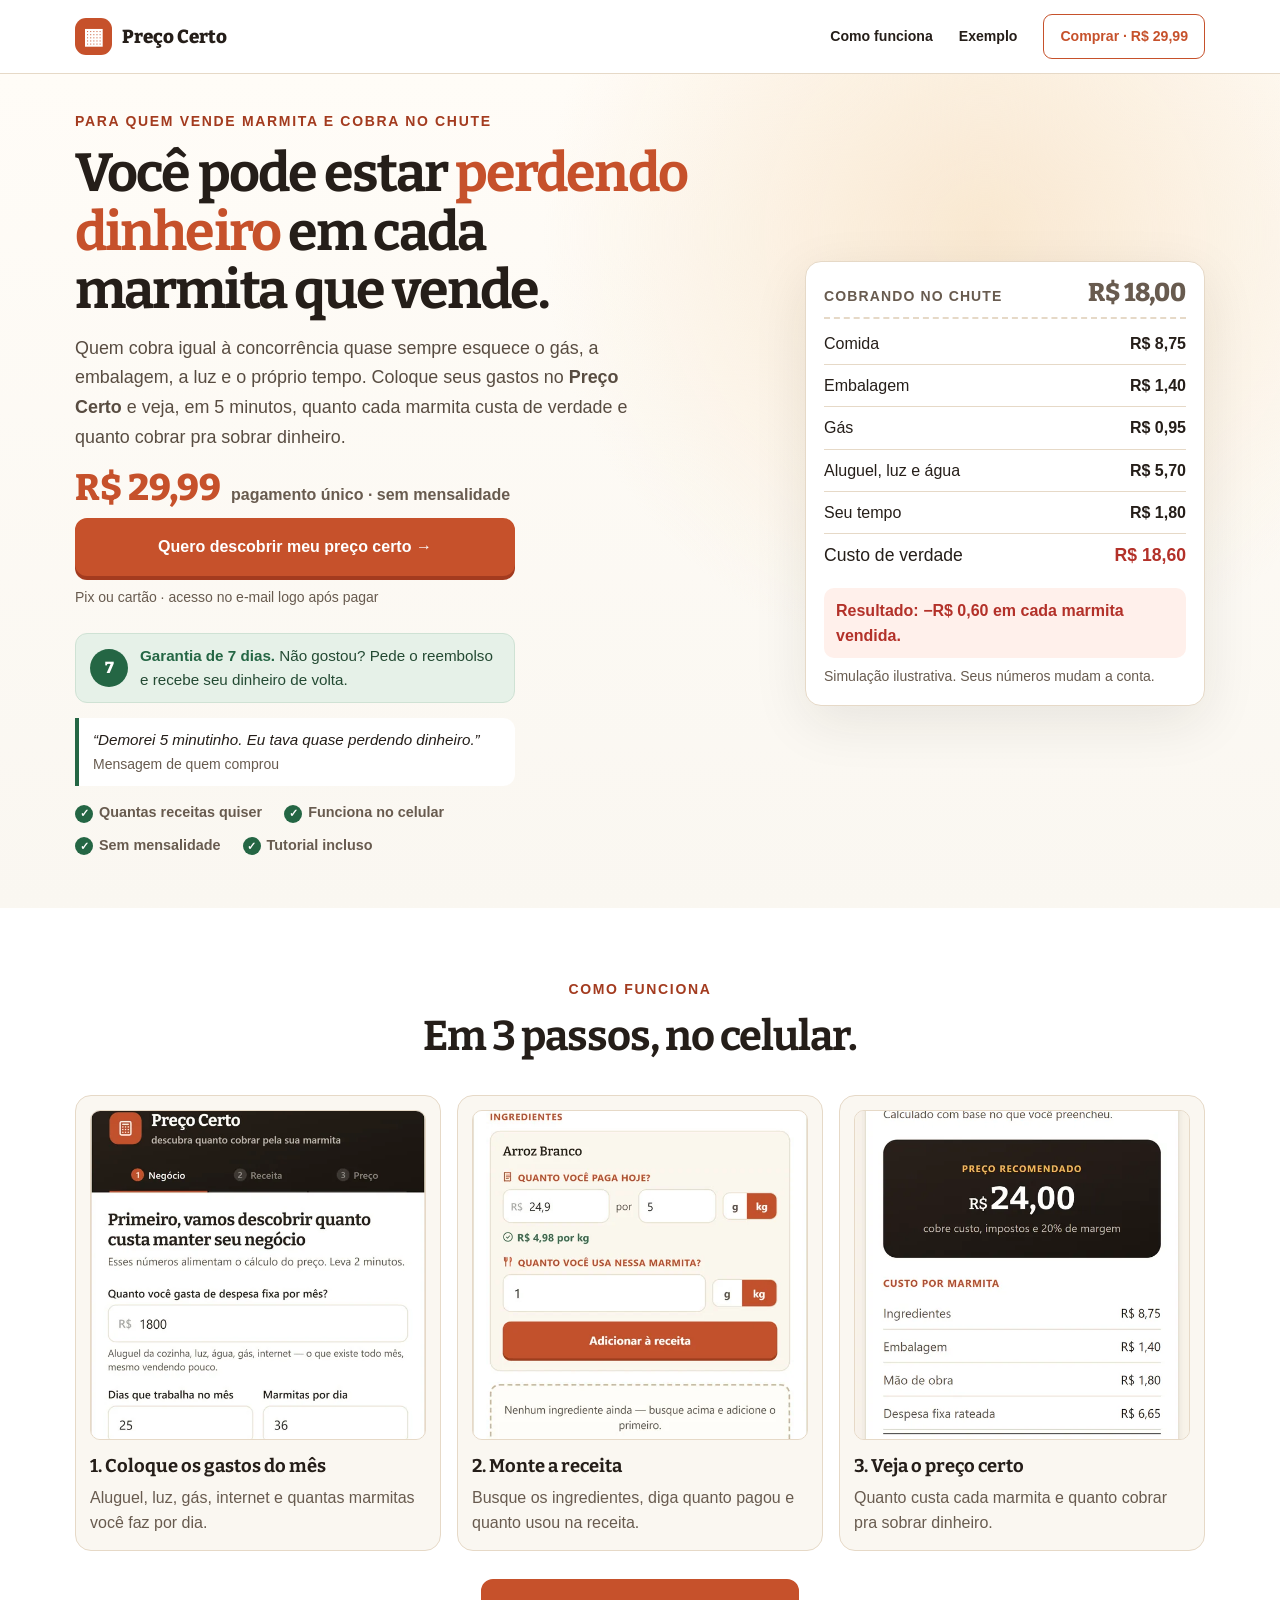
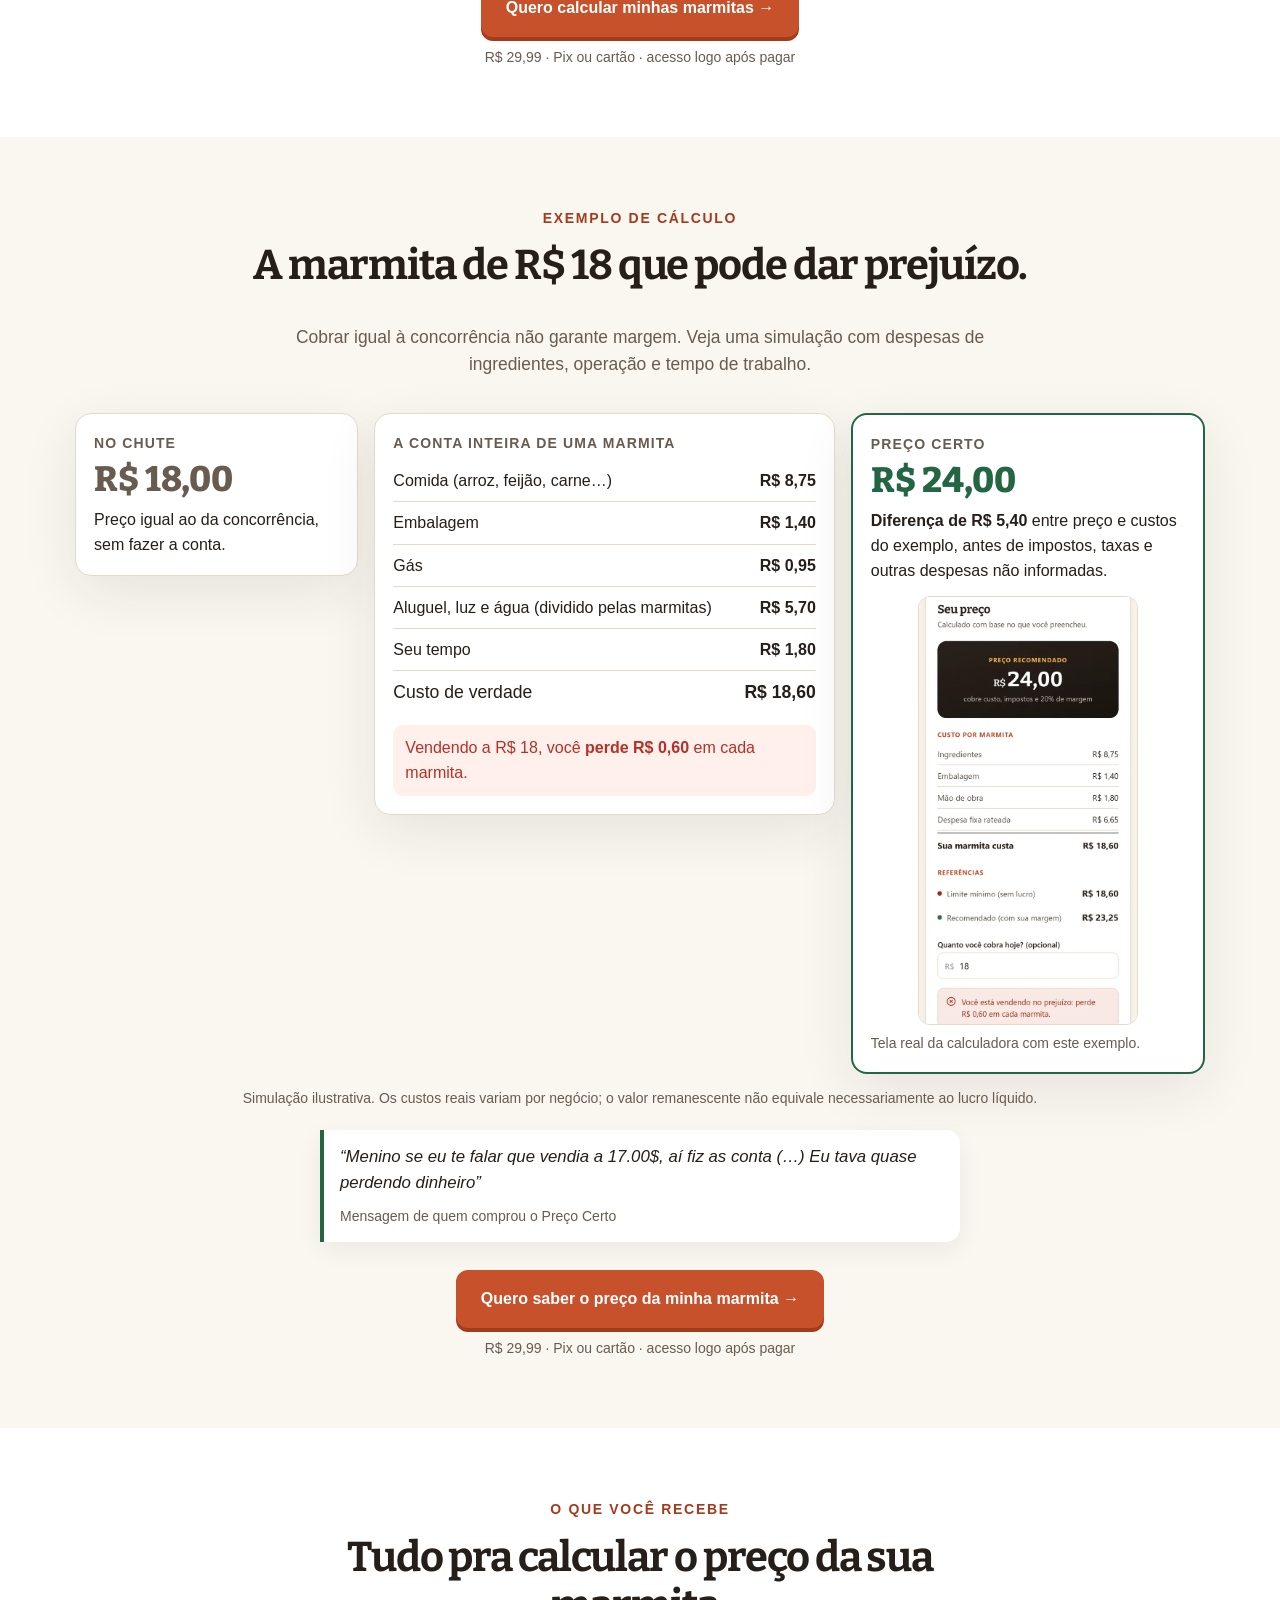
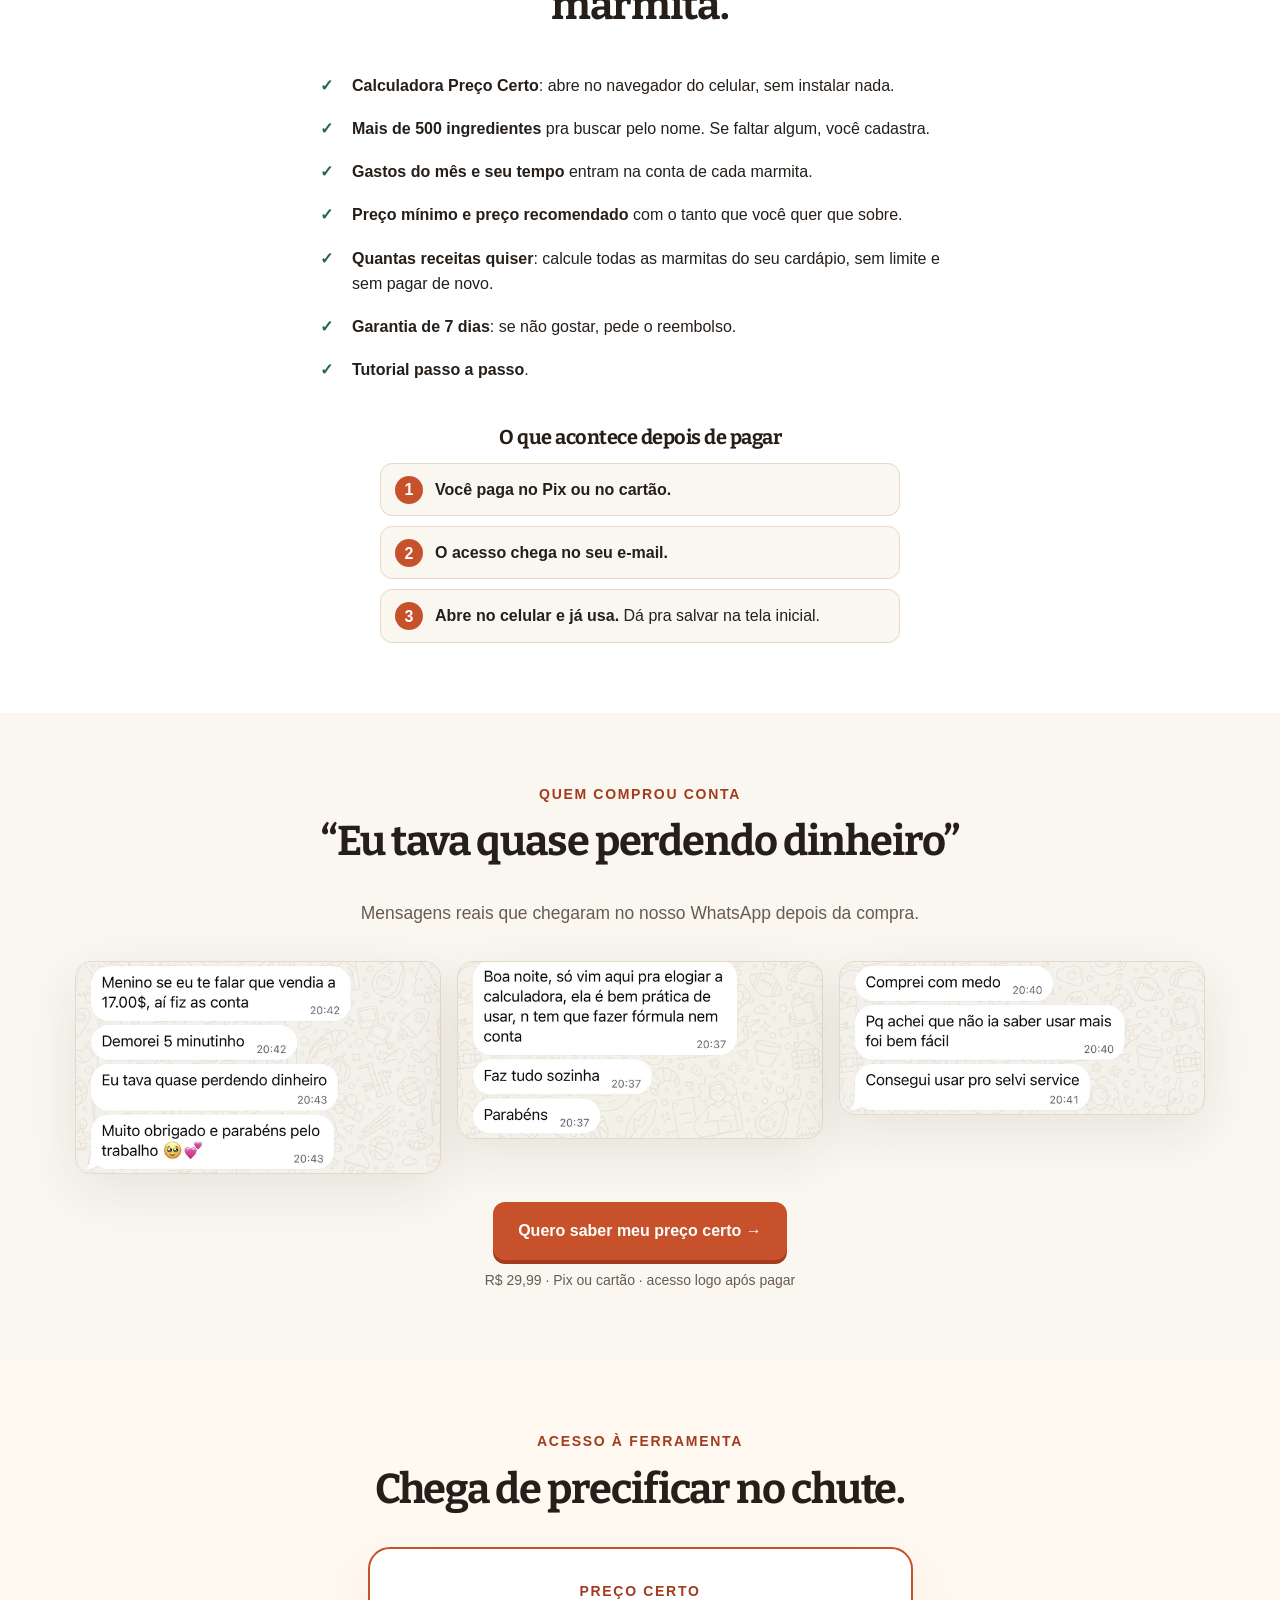
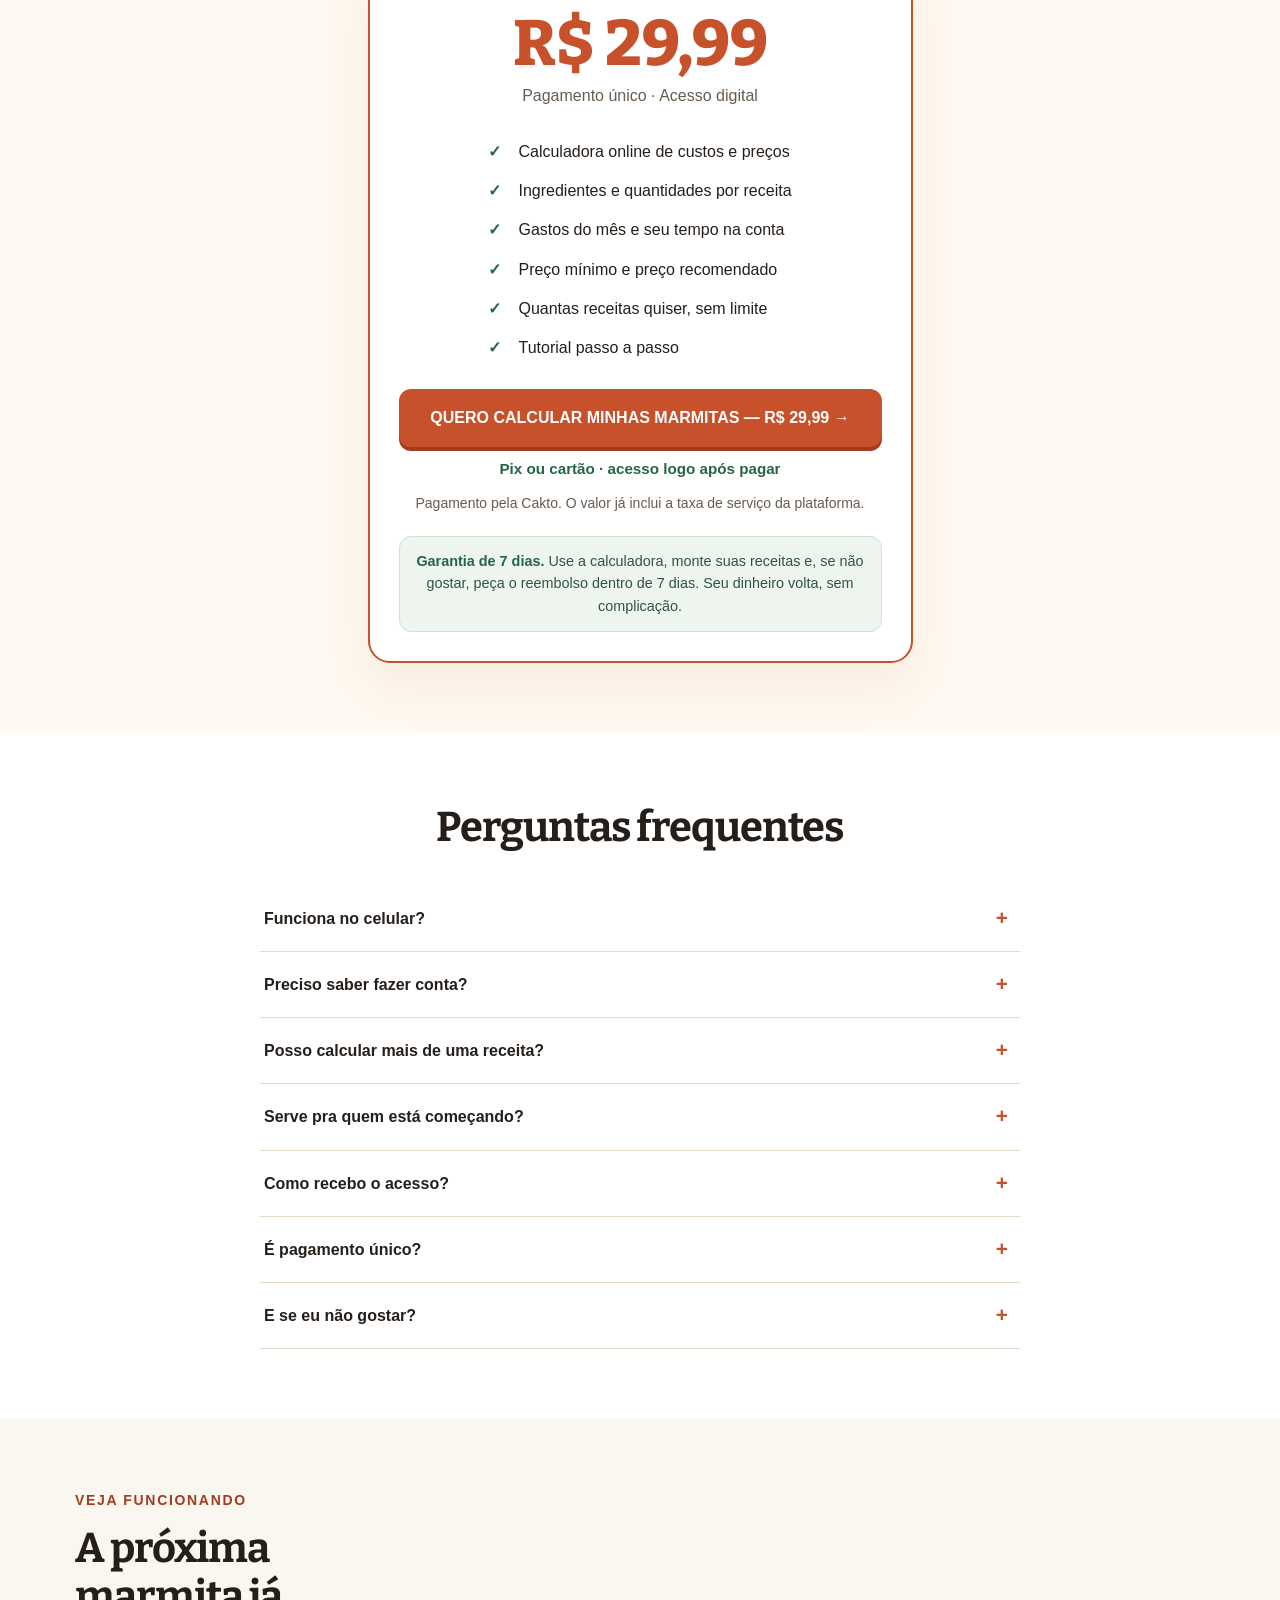
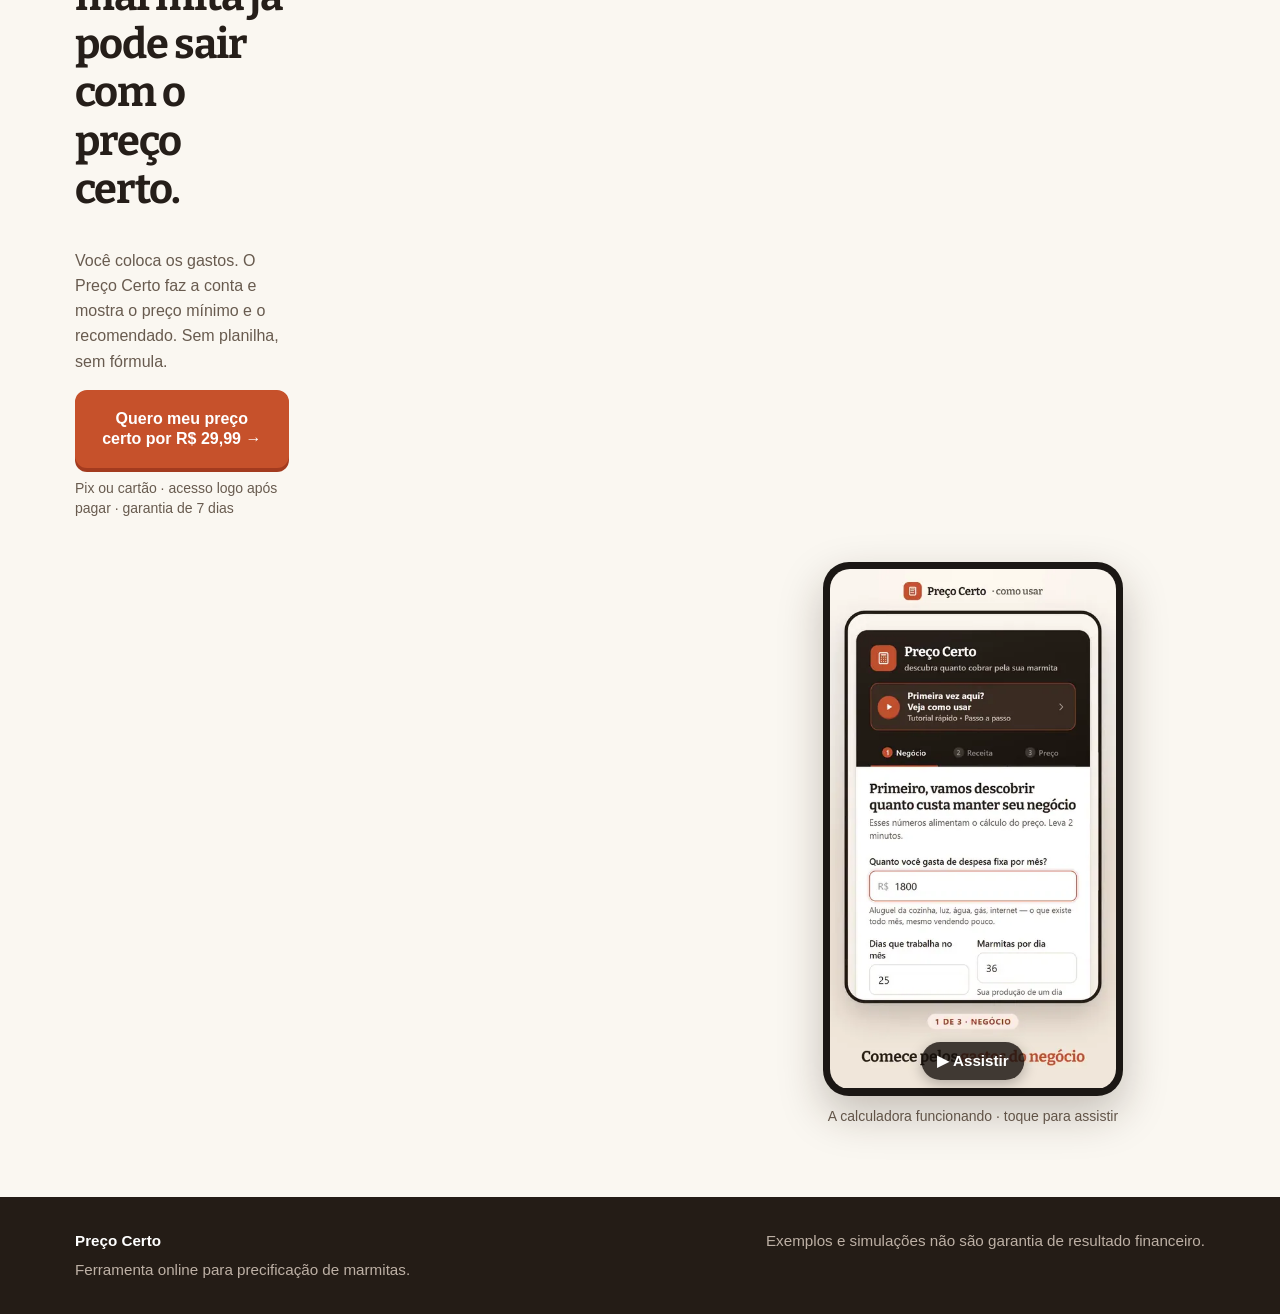
==== index.html @ a559b7c4 "Update message for multiple purchases in index.html" ====
<!DOCTYPE html>
<html lang="pt-BR">
<head>
  <meta charset="utf-8">
  <meta name="viewport" content="width=device-width,initial-scale=1,viewport-fit=cover">
  <meta name="theme-color" content="#c6512b">
  <link rel="icon" href="data:image/svg+xml,%3Csvg xmlns='http://www.w3.org/2000/svg' viewBox='0 0 32 32'%3E%3Crect width='32' height='32' rx='8' fill='%23c6512b'/%3E%3Cpath d='M9 12h14M9 20h14' stroke='%23fff' stroke-width='3' stroke-linecap='round'/%3E%3C/svg%3E">
  <meta name="description" content="Descubra quanto custa sua marmita de verdade e quanto cobrar. Calculadora para ingredientes, embalagem, gás, despesas e tempo. Pagamento único de R$ 29,99.">
  <title>Preço Certo | Você pode estar perdendo dinheiro em cada marmita</title>
  <!-- Landing page Preço Certo · v3: sem quiz, vídeo no final, headline de perda. -->
  <link rel="preload" href="assets/bitter-latin.0efe0fbe6068.woff2" as="font" type="font/woff2" crossorigin>
  <link rel="preload" as="image" href="assets/demonstracao-capa-calculadora.23964df41b92.webp" fetchpriority="high">
<style>
@font-face{font-family:"Bitter";font-style:normal;font-weight:600 800;font-display:swap;src:url(assets/bitter-latin.0efe0fbe6068.woff2) format("woff2");unicode-range:U+0000-00FF,U+0131,U+0152-0153,U+02BB-02BC,U+02C6,U+02DA,U+02DC,U+0304,U+0308,U+0329,U+2000-206F,U+20AC,U+2122,U+2191,U+2193,U+2212,U+2215,U+FEFF,U+FFFD}
:root{--ink:#251e19;--deep:#241c16;--deep2:#32271e;--brand:#c6512b;--brandDark:#a33b1f;--cream:#faf7f1;--cream2:#f3eadc;--paper:#fff;--line:#e6d9c7;--muted:#685b4f;--green:#246644;--greenbg:#e6f1e8;--red:#b33129;--redbg:#fff0eb;--amber:#f7c05d;--shadow:0 16px 55px rgba(36,28,22,.09);--font:-apple-system,BlinkMacSystemFont,"Segoe UI",Roboto,Arial,sans-serif;--serif:"Bitter",Georgia,serif;color-scheme:light}
*{box-sizing:border-box}html{scroll-behavior:smooth;-webkit-text-size-adjust:100%}body{margin:0;background:var(--cream);color:var(--ink);font:16px/1.58 var(--font);-webkit-font-smoothing:antialiased}body.quiz-body{background:#f8f4ed}img,video{max-width:100%;display:block}button,input{font:inherit}button{cursor:pointer}a{color:inherit}h1,h2,h3,p,figure{margin-top:0}h1,h2,h3{font-family:var(--serif);line-height:1.16;letter-spacing:-.025em}h1{font-size:clamp(2rem,4.35vw,3.65rem)}h2{font-size:clamp(1.65rem,3.4vw,2.6rem)}h3{font-size:1.25rem}p{margin-bottom:1em}.muted{color:var(--muted)}.small{font-size:.87rem}.eyebrow{font-size:.75rem;letter-spacing:.12em;text-transform:uppercase;font-weight:850;color:var(--brand);margin-bottom:12px}.wrap{width:min(1130px,calc(100% - 36px));margin:auto}.narrow{max-width:740px;margin-inline:auto}.section{padding:70px 0;scroll-margin-top:26px}.center{text-align:center}.heading{max-width:780px;margin:0 auto 34px;text-align:center}.heading p{font-size:1.09rem;color:var(--muted)}.rule{height:1px;background:var(--line)}.sr-only{position:absolute;width:1px;height:1px;margin:-1px;padding:0;overflow:hidden;clip:rect(0,0,0,0);border:0;white-space:nowrap}:focus-visible{outline:3px solid #e5923c;outline-offset:3px}[hidden]{display:none!important}
.brand{display:inline-flex;align-items:center;gap:10px;text-decoration:none;font-family:var(--serif);font-weight:800;font-size:1.18rem}.brand-mark{width:37px;height:37px;border-radius:11px;background:var(--brand);display:grid;place-items:center;color:#fff;font:800 22px var(--font)}.site-header{background:#fff;border-bottom:1px solid var(--line)}.site-header .wrap{min-height:73px;display:flex;align-items:center;gap:20px;justify-content:space-between}.site-header nav{display:flex;align-items:center;gap:26px}.site-header nav a{text-decoration:none;font-size:.88rem;font-weight:700}.site-header nav a:hover{text-decoration:underline}.top-action{border:1px solid var(--brand);padding:10px 16px;border-radius:9px;color:var(--brand)!important}
.btn{display:inline-flex;justify-content:center;align-items:center;gap:10px;padding:17px 23px;border-radius:12px;min-height:56px;background:var(--brand);border:2px solid var(--brand);color:#fff;font-weight:800;line-height:1.25;text-align:center;text-decoration:none;box-shadow:0 4px 0 var(--brandDark);transition:transform .14s,background .14s}.btn:hover{background:#b74724}.btn:active{transform:translateY(3px);box-shadow:0 1px 0 var(--brandDark)}.btn-outline{background:transparent;border-color:#bba896;box-shadow:none;color:var(--ink)}.btn-outline:hover{background:#f1e6d9}.btn-light{background:#fff;color:var(--deep);border-color:#fff;box-shadow:0 4px 0 #bcaa90}.btn-light:hover{background:#fff8eb}.btn-block{display:flex;width:100%}.buttons{display:flex;flex-wrap:wrap;gap:12px;align-items:center}.fineprint{font-size:.78rem;color:var(--muted);line-height:1.45}
.hero{padding:52px 0 65px;background:radial-gradient(circle at 77% 19%,#f9e8d1 0%,transparent 37%),linear-gradient(180deg,#fffcf7 0%,var(--cream) 100%)}.hero-grid{display:grid;grid-template-columns:1.05fr .95fr;gap:48px;align-items:center}.hero h1 span{color:var(--brand)}.hero-copy{font-size:1.13rem;color:#584c41;max-width:580px}.hero .buttons{margin:28px 0 16px}.ticks{display:flex;flex-wrap:wrap;gap:7px 16px;margin-top:22px;font-size:.84rem;color:#5d544b}.ticks span:before{content:"✓";font-weight:900;color:var(--green);margin-right:6px}.hero-visual{position:relative;padding:6px 6px 32px 0}.hero-photo{width:100%;aspect-ratio:1.12;object-fit:cover;border-radius:24px;box-shadow:0 20px 55px #38231825}.receipt{position:absolute;right:-9px;bottom:3px;background:#fff;border:1px solid var(--line);border-radius:15px;padding:15px 17px;box-shadow:0 12px 40px #1f171637;width:min(290px,86%)}.receipt .mini-label{font-size:.67rem;letter-spacing:.1em;font-weight:850;color:var(--brand);text-transform:uppercase}.receipt .lineitem{display:flex;justify-content:space-between;font-size:.9rem;gap:8px;padding:6px 0;border-bottom:1px solid #eee5db}.receipt .lineitem strong{white-space:nowrap}.receipt .negative{color:var(--red);font-family:var(--serif);font-size:1.37rem;font-weight:800}.receipt .tiny{font-size:.68rem;color:var(--muted);margin:4px 0 0}
.proofstrip{background:#fff;border-block:1px solid var(--line)}.proofstrip .wrap{display:flex;justify-content:center;gap:30px;flex-wrap:wrap;padding:16px 0;font-size:.85rem;font-weight:750}.proofstrip .wrap span:before{content:"✓";color:var(--green);margin-right:8px}
.problem{display:grid;grid-template-columns:.9fr 1.1fr;gap:44px;align-items:center}.problem-photo{border-radius:20px;object-fit:cover;max-height:415px;width:100%;box-shadow:var(--shadow)}.quote-example{background:#fff;border:1px solid var(--line);border-radius:16px;padding:23px;margin-top:24px;box-shadow:var(--shadow)}.quote-example .l{display:flex;justify-content:space-between;gap:12px;padding:7px 0;border-bottom:1px solid var(--line)}.quote-example .l:last-of-type{border:0}.quote-example .l strong{white-space:nowrap}.quote-example .warn{color:var(--red)}.paper{background:#fff}.darker{background:var(--deep);color:#fff}.darker .muted,.darker p{color:#e1d7c9}.demo-grid{display:grid;grid-template-columns:.8fr 1.2fr;gap:48px;align-items:center}.demo-video{width:min(350px,100%);margin-inline:auto;aspect-ratio:9/16;object-fit:contain;background:#1b1714;border-radius:23px;box-shadow:0 16px 44px #0005}.video-caption{font-size:.78rem;color:#c8b7a7;text-align:center;margin-top:11px}.list-check{list-style:none;padding:0;margin:20px 0 24px}.list-check li{padding:7px 0 7px 30px;position:relative}.list-check li:before{content:"✓";position:absolute;left:0;color:#72ca94;font-weight:900}.step-tabs{display:grid;grid-template-columns:repeat(5,1fr);gap:8px;margin:24px 0}.step-tab{background:#fff;border:1px solid var(--line);border-radius:11px;padding:13px 8px;font-weight:800;color:var(--muted);min-height:50px}.step-tab[aria-selected=true]{border-color:var(--brand);background:#fbe8df;color:var(--brand)}.step-view{display:grid;grid-template-columns:1fr 1fr;gap:50px;align-items:center;max-width:880px;margin-inline:auto}.step-view img{width:min(340px,100%);margin:auto;max-height:550px;object-fit:contain;border:1px solid var(--line);border-radius:14px;box-shadow:var(--shadow)}.step-view p{font-size:1.08rem;color:var(--muted)}.step-index{font-size:.77rem;text-transform:uppercase;color:var(--brand);letter-spacing:.1em;font-weight:800}.value-grid{display:grid;grid-template-columns:repeat(3,1fr);gap:16px;margin-top:36px}.value-card{background:#fff;border:1px solid var(--line);padding:24px;border-radius:15px;box-shadow:0 8px 26px #241b1310}.value-card .ico{display:grid;place-items:center;width:42px;height:42px;background:#fbe9dc;color:var(--brand);border-radius:12px;margin-bottom:15px;font-size:1.25rem;font-weight:800}.value-card p{color:var(--muted);margin:0;font-size:.95rem}.contrast{background:linear-gradient(135deg,#293d30,#1d2921);color:#fff}.contrast h2{color:#fff}.contrast p{color:#dce8df}.contrast-flex{display:flex;justify-content:space-between;align-items:center;gap:30px}.price-section{background:#fff9f1}.price-card{max-width:545px;margin:auto;padding:29px;background:#fff;border:2px solid var(--brand);border-radius:22px;box-shadow:0 24px 50px #b6723c19;text-align:center}.price-card .price{font:800 clamp(2.8rem,6vw,4rem)/1.06 var(--serif);color:var(--brand);margin:6px 0}.price-card .list-check{text-align:left;display:inline-block;margin:16px auto 22px}.price-card .list-check li:before{color:var(--green)}.price-note{background:#eef5ef;color:#30543b;border:1px solid #d3e1d7;padding:13px 16px;border-radius:12px;font-size:.9rem;margin-top:22px}.price-note b{color:var(--green)}.faq{max-width:760px;margin:0 auto}.faq details{border-bottom:1px solid var(--line);padding:0 4px}.faq summary{cursor:pointer;font-weight:750;padding:20px 28px 20px 0;position:relative;list-style:none}.faq summary::-webkit-details-marker{display:none}.faq summary:after{content:"+";position:absolute;right:8px;color:var(--brand);font-size:1.3rem;top:16px}.faq details[open] summary:after{content:"−"}.faq details p{color:var(--muted);margin:0 0 20px}footer{background:var(--deep);color:#bdb0a5;padding:32px 0;font-size:.85rem}footer .wrap{display:flex;flex-wrap:wrap;justify-content:space-between;gap:20px}footer a{color:#e9d9c8}.mobile-sticky{display:none}
.quiz-shell{width:min(590px,calc(100% - 28px));margin:0 auto;padding:24px 0 55px}.quiz-top{display:flex;justify-content:space-between;align-items:center;gap:12px;margin-bottom:22px}.quiz-top .backlp{text-decoration:none;color:var(--muted);font-size:.84rem;font-weight:700}.quiz-card{background:#fff;border:1px solid var(--line);border-radius:22px;padding:25px;box-shadow:0 16px 48px #34251a10}.quiz-card h1{font-size:clamp(1.8rem,6vw,2.4rem)}.quiz-card h2{font-size:clamp(1.5rem,5.1vw,2.05rem)}.quiz-intro-photo{width:100%;aspect-ratio:16/10;object-fit:cover;border-radius:15px;margin:20px 0}.quiz-stepcount{display:flex;justify-content:space-between;font-size:.8rem;font-weight:800;color:var(--muted);margin-bottom:9px}.progress{height:8px;border-radius:30px;background:#f1e8db;overflow:hidden;margin-bottom:25px}.progress span{display:block;height:100%;width:25%;background:var(--brand);transition:width .2s}.choice{display:flex;align-items:center;gap:12px;border:1.5px solid var(--line);border-radius:12px;padding:16px;margin-bottom:10px;cursor:pointer;font-size:1rem;font-weight:650;min-height:58px;transition:border-color .1s}.choice input{accent-color:var(--brand);height:20px;width:20px;flex-shrink:0}.choice:has(input:checked){border-color:var(--brand);background:#fff5ed}.choice:hover{border-color:var(--brand)}.choice:focus-within{outline:2px solid #eeb57a}.field{display:block;margin:16px 0}.field label{font-weight:750;display:block;margin-bottom:7px}.field input{width:100%;height:59px;border:1.5px solid #dacbbb;border-radius:12px;padding:14px 16px;color:var(--ink);font-size:1.23rem;font-weight:800}.field input:focus{outline:3px solid #eab58a;border-color:var(--brand)}.field-help{font-size:.84rem;color:var(--muted);margin-top:5px}.chips{display:flex;flex-wrap:wrap;gap:8px;margin:13px 0}.chip{background:#fff;border:1px solid var(--line);border-radius:9px;padding:10px 14px;color:var(--brand);font-weight:800}.chip:hover{background:#fff0e7}.quiz-actions{display:flex;gap:10px;margin-top:22px}.quiz-actions .btn{flex:1}.backbtn{border:1px solid var(--line);background:#fff;color:var(--muted);border-radius:11px;padding:14px 18px;box-shadow:none;font-weight:750}.backbtn:hover{background:var(--cream)}.error{color:var(--red);font-weight:700;font-size:.9rem;margin-top:10px}.result-hero{background:#f7ebdf;border:1px solid #eaccac;border-radius:15px;padding:20px;margin:18px 0}.result-tag{font-size:.78rem;font-weight:850;letter-spacing:.09em;color:var(--brand);text-transform:uppercase}.result-hero h2{font-size:1.55rem;margin:8px 0}.result-explainer{color:var(--muted)}.result-line{display:flex;justify-content:space-between;gap:12px;border-bottom:1px solid var(--line);padding:12px 0}.result-line strong{white-space:nowrap}.result-result{padding:16px;background:var(--greenbg);border-radius:13px;margin-top:12px}.result-result.negative{background:var(--redbg)}.result-result strong{font-size:1.28rem;color:var(--green)}.result-result.negative strong{color:var(--red)}.result-video{display:grid;grid-template-columns:116px 1fr;align-items:center;gap:17px;background:#fff;border:1px solid var(--line);padding:13px;border-radius:15px;margin:21px 0}.result-video img{height:170px;width:112px;object-fit:cover;border-radius:9px}.result-video p{font-size:.87rem;color:var(--muted)}.note{border-left:3px solid var(--brand);padding:13px 16px;background:#fff7f0;border-radius:0 10px 10px 0;margin:16px 0;font-size:.93rem}.result-cta{border-radius:16px;background:var(--deep);color:#fff;padding:22px;margin-top:18px}.result-cta .price{font:800 2.2rem var(--serif);color:#ffd28e;margin:7px 0}.result-cta p{color:#ddd1c5}.result-cta .btn{width:100%}.quiz-foot{text-align:center;margin-top:22px;color:var(--muted);font-size:.76rem}
@media(max-width:850px){.hero-grid{grid-template-columns:1fr;gap:28px}.hero-visual{max-width:540px;margin:auto;width:100%}.problem{grid-template-columns:1fr}.demo-grid{grid-template-columns:1fr}.demo-grid>div:first-child{order:2}.demo-grid>div:last-child{order:1}.demo-video{max-height:520px}.value-grid{grid-template-columns:1fr 1fr}.contrast-flex{display:block;text-align:center}.contrast-flex .btn{margin-top:14px}.site-header nav a:not(.top-action){display:none}} 
@media(max-width:600px){.wrap{width:min(100% - 32px,480px)}.site-header .wrap{min-height:65px}.site-header nav{gap:0}.site-header nav .top-action{font-size:.77rem;padding:9px 10px}.brand{font-size:1.05rem}.brand-mark{width:32px;height:32px}.section{padding:50px 0}.hero{padding:32px 0 44px}.hero h1{font-size:clamp(1.95rem,8.3vw,2.6rem)}.hero-copy{font-size:1rem}.hero .buttons{display:grid}.hero .buttons .btn{width:100%}.hero-photo{aspect-ratio:1.23}.receipt{right:-2px;bottom:1px;width:min(270px,85%);padding:12px}.proofstrip .wrap{justify-content:flex-start;gap:7px 18px}.problem-photo{max-height:330px}.step-tabs{display:flex;overflow-x:auto;gap:8px;scroll-snap-type:x mandatory;padding-bottom:4px}.step-tab{flex:0 0 auto;min-width:85px;scroll-snap-align:start}.step-view{grid-template-columns:1fr;gap:22px}.step-view .step-copy{order:-1}.step-view img{max-height:420px}.value-grid{grid-template-columns:1fr}.price-card{padding:23px 18px}.mobile-sticky{position:fixed;bottom:0;left:0;right:0;z-index:30;background:#fffdf8;border-top:1px solid var(--line);padding:10px 14px calc(11px + env(safe-area-inset-bottom));box-shadow:0 -7px 27px #241c161c;display:block;transform:translateY(130%);transition:transform .23s}.mobile-sticky.visible{transform:translateY(0)}.mobile-sticky .btn{width:100%;min-height:49px;padding:11px;font-size:.9rem}.mobile-sticky .tiny{text-align:center;font-size:.72rem;color:var(--muted);margin-top:3px}.page-lp{padding-bottom:85px}.quiz-card{padding:20px 16px}.quiz-intro-photo{aspect-ratio:1.35}.quiz-actions .btn{padding:14px 12px}.quiz-shell{padding-top:17px}.result-video{grid-template-columns:94px 1fr}.result-video img{width:94px;height:135px}}
@media(prefers-reduced-motion:reduce){*,*:before,*:after{animation:none!important;transition:none!important;scroll-behavior:auto!important}}
.notice{position:fixed;left:18px;bottom:18px;z-index:40;width:min(370px,calc(100% - 36px));display:flex;gap:12px;align-items:flex-start;background:#fff;border:1px solid var(--line);border-radius:14px;padding:13px 42px 13px 13px;box-shadow:0 14px 40px #241c1629,0 2px 6px #241c1614;transform:translateY(calc(100% + 30px));opacity:0;pointer-events:none;transition:transform .35s,opacity .35s}.notice.on{transform:none;opacity:1;pointer-events:auto}.notice-icon{flex:none;min-width:40px;height:40px;padding:0 6px;border-radius:11px;background:var(--brand);color:#fff;display:grid;place-items:center;font:800 1.05rem var(--serif)}.notice.tip .notice-icon{background:var(--amber);color:var(--deep);font-size:.9rem}.notice p{margin:0;font-size:.9rem;line-height:1.38;font-weight:600;color:var(--ink)}.notice b{color:var(--brandDark)}.notice small{display:block;margin-top:3px;font-size:.74rem;font-weight:500;color:var(--muted)}.notice-close{position:absolute;top:5px;right:5px;width:32px;height:32px;border:0;border-radius:8px;background:none;color:var(--muted);font-size:1.25rem;line-height:1;cursor:pointer}.notice-close:hover{background:var(--cream)}
@media(max-width:600px){.notice{left:12px;width:calc(100% - 24px);bottom:calc(12px + env(safe-area-inset-bottom))}.mobile-sticky.visible~.notice{bottom:calc(98px + env(safe-area-inset-bottom))}}
/* v6 · página direta: entradas do quiz só na versão ?v=quiz */
html:not(.v-quiz) [data-v=quiz]{display:none!important}
.fineprint{font-size:.875rem}.ticks{font-size:.9rem}
.hero2{padding:36px 0 52px}.hero2-grid{display:grid;grid-template-columns:1.15fr .85fr;grid-template-areas:"texto video" "compra video";gap:18px 44px;align-items:start}.hero2-texto{grid-area:texto}.hero2-video{grid-area:video;text-align:center}.hero2-compra{grid-area:compra;display:grid;gap:10px;max-width:440px}
.hero2 h1{margin-bottom:14px}.hero2 .hero-copy{margin-bottom:0}
.phone{position:relative;width:min(300px,100%);margin:auto;aspect-ratio:9/16;border-radius:26px;background:#1b1714;padding:7px;box-shadow:0 18px 44px #2a1a1040}.phone video{width:100%;height:100%;object-fit:cover;border-radius:20px;background:#1b1714;aspect-ratio:auto;box-shadow:none}
.video-legenda{font-size:.875rem;color:var(--muted);margin:9px 0 0}
.preco-linha{display:flex;align-items:baseline;gap:10px;flex-wrap:wrap}.preco-grande{font:800 2.3rem/1 var(--serif);color:var(--brand)}.preco-sub{font-weight:700;color:var(--muted)}
.cta-bloco{text-align:center;margin-top:28px}.cta-bloco .fineprint{margin:10px 0 0}
.passos3{list-style:none;padding:0;margin:0;display:grid;grid-template-columns:repeat(3,1fr);gap:16px}.passos3 li{background:var(--cream);border:1px solid var(--line);border-radius:16px;padding:14px;display:grid;gap:12px}.passos3 img{width:100%;max-height:330px;object-fit:cover;object-position:50% 12%;border-radius:10px;border:1px solid var(--line)}.passos3 b{font-family:var(--serif);font-size:1.15rem}.passos3 p{margin:4px 0 0;color:var(--muted)}
.exemplo-grid{display:grid;grid-template-columns:.8fr 1.3fr 1fr;gap:16px;align-items:start;margin-bottom:14px}.conta{background:#fff;border:1px solid var(--line);border-radius:16px;padding:18px;box-shadow:var(--shadow)}.conta-rotulo{display:block;font-size:.8rem;letter-spacing:.08em;text-transform:uppercase;font-weight:850;color:var(--muted);margin-bottom:6px}.conta-valor{font:800 2.2rem/1.1 var(--serif)}.conta-chute .conta-valor{color:var(--muted)}.conta-certo{border:2px solid var(--green)}.conta-certo .conta-valor{color:var(--green)}.conta-certo img{width:min(220px,100%);margin:12px auto 0;border-radius:12px;border:1px solid var(--line)}.conta .l{display:flex;justify-content:space-between;gap:12px;padding:8px 0;border-bottom:1px solid var(--line)}.conta .l b{white-space:nowrap}.conta .l.total{border-bottom:0;font-size:1.1rem}.conta .perde{margin:10px 0 0;padding:10px 12px;border-radius:10px;background:var(--redbg);color:var(--red)}.conta p{margin:8px 0 0}
.recebe-lista{max-width:640px;margin:0 auto}.recebe-lista li{padding:9px 0 9px 32px}.recebe-lista li:before{color:var(--green)}
@media(max-width:850px){.hero2-grid{grid-template-columns:1fr 1fr;grid-template-areas:"texto texto" "video compra";gap:14px 16px;align-items:center}.passos3{grid-template-columns:1fr}.passos3 li{grid-template-columns:110px 1fr;align-items:center}.passos3 img{max-height:150px}.exemplo-grid{grid-template-columns:1fr}}
@media(max-width:600px){.hero2{padding:22px 0 34px}.hero2 h1{font-size:clamp(1.75rem,7.6vw,2.3rem)}.hero2-grid{grid-template-columns:44% 1fr}.phone{border-radius:20px;padding:5px}.phone video{border-radius:16px}.video-legenda{font-size:.8rem}.preco-grande{font-size:1.95rem}.hero2-compra .btn{padding:14px 12px;min-height:52px;font-size:1rem}.hero2-compra .fineprint{margin:0}}
/* v6 · vídeo no topo: toca mudo sozinho; o selo abre com som em tela cheia */
.video-toque{position:absolute;left:50%;bottom:16px;transform:translateX(-50%);border:0;border-radius:99px;background:rgba(20,14,10,.8);color:#fff;font:800 .95rem var(--font);padding:10px 16px;white-space:nowrap;box-shadow:0 4px 14px #0004}
.phone video{cursor:pointer}.video-legenda,.conta-rotulo,.eyebrow{font-size:.875rem}
@media(max-width:600px){.video-toque{font-size:.875rem;padding:9px 12px;bottom:12px}.video-legenda{font-size:.875rem}}
/* v6 · menos abandono: preço e forma de pagamento perto dos botões, o que acontece depois de pagar */
.micro{margin:10px 0 0}.micro-oferta{font-size:.95rem;font-weight:700;color:var(--green);margin:10px 0 0}
.depois-titulo{text-align:center;margin:34px 0 14px}.depois{list-style:none;counter-reset:d;padding:0;margin:0 auto;max-width:520px;display:grid;gap:10px}.depois li{counter-increment:d;position:relative;background:var(--cream);border:1px solid var(--line);border-radius:12px;padding:13px 14px 13px 54px;min-height:52px}.depois li:before{content:counter(d);position:absolute;left:14px;top:12px;width:28px;height:28px;border-radius:50%;background:var(--brand);color:#fff;display:grid;place-items:center;font-weight:800}
.mobile-sticky .tiny{font-size:.8rem}
/* v6 · aviso de vendas: botão de compra, × maior e, no celular, no topo (nunca sobre botões ou a barra) */
.notice-cta{display:inline-block;margin-top:9px;background:var(--brand);color:#fff;border-radius:9px;padding:9px 13px;font-weight:800;font-size:.9rem;text-decoration:none}.notice p{font-size:.95rem}.notice small{font-size:.8rem}
.notice-close{width:44px;height:44px;top:2px;right:2px;font-size:1.6rem}.notice{padding-right:48px}
@media(max-width:600px){.notice,.mobile-sticky.visible~.notice{top:calc(10px + env(safe-area-inset-top));bottom:auto;transform:translateY(calc(-100% - 30px))}.notice.on,.mobile-sticky.visible~.notice.on{transform:none}}
/* v6 · resultado do quiz: diagnóstico curto + oferta na primeira tela */
.result-titulo{font-size:clamp(1.45rem,5.4vw,1.9rem)!important;margin-bottom:8px}.result-diag{font-size:1rem;color:#4e4339;margin-bottom:10px}
.result-estimativa{display:grid;gap:2px;padding:10px 12px;border-radius:12px;background:var(--greenbg);margin-bottom:12px}.result-estimativa strong{color:var(--green);font-size:1.05rem}.result-estimativa span{font-size:.875rem;color:var(--muted)}.result-estimativa.negative{background:var(--redbg)}.result-estimativa.negative strong{color:var(--red)}
.oferta-quiz{border:2px solid var(--brand);border-radius:16px;padding:14px;background:#fffaf5;display:grid;gap:6px}.oferta-ponte{margin:0;font-size:1rem}.oferta-itens{margin:0}.oferta-itens li{padding:3px 0 3px 26px}.oferta-itens li:before{color:var(--green)}.oferta-quiz .preco-linha{margin-top:2px}.oferta-quiz .micro{margin:0;text-align:center}
.result-sub{font-size:1.3rem;margin:28px 0 8px}.result-video img{object-fit:cover;object-position:top}.result-cta-fim{margin-top:20px}.refazer{text-align:center;margin:22px 0 0}.link-refazer{background:none;border:0;color:var(--muted);text-decoration:underline;font-size:.9rem;padding:8px}
/* v6 · nenhum texto abaixo de 14 px (público de 35 a 54 anos) */
footer{font-size:.95rem}.mobile-sticky .tiny,.notice small,.quiz-foot{font-size:.875rem}
@media(max-width:600px){.site-header nav .top-action{font-size:.875rem}.mobile-sticky .tiny{font-size:.875rem}}
.conta-certo img,.passos3 img{height:auto}
.eyebrow{color:var(--brandDark)}
/* depoimentos reais (prints de WhatsApp) */
.depo-grid{display:grid;grid-template-columns:repeat(3,1fr);gap:16px;align-items:start}.depo{margin:0;border-radius:16px;overflow:hidden;border:1px solid var(--line);box-shadow:var(--shadow);background:#f3eee6}.depo img{width:100%;height:auto}
.depo-frase{margin:22px auto 0;max-width:640px;background:#fff;border-left:4px solid var(--green);border-radius:0 14px 14px 0;padding:14px 16px;box-shadow:0 8px 24px #241b1310}.depo-frase p{margin:0 0 6px;font-size:1.05rem;font-style:italic;color:var(--ink)}.depo-frase cite{font-style:normal;font-size:.875rem;color:var(--muted)}
@media(max-width:850px){.depo-grid{grid-template-columns:1fr;max-width:440px;margin:0 auto}}
/* downsell de R$ 19,99 (uma vez por sessão, para quem está saindo) */
.ds{position:fixed;inset:0;z-index:60;background:rgba(25,18,14,.55);display:flex;align-items:center;justify-content:center;padding:16px;opacity:0;transition:opacity .25s}.ds.on{opacity:1}
.ds-caixa{position:relative;width:min(420px,100%);background:#fff;border-radius:20px;padding:26px 20px 14px;text-align:center;box-shadow:0 24px 60px #0005;transform:translateY(16px);transition:transform .25s}.ds.on .ds-caixa{transform:none}
.ds-tag{margin:0 0 6px;font-size:.875rem;font-weight:800;letter-spacing:.08em;text-transform:uppercase;color:var(--brandDark)}.ds-caixa h2{font-size:1.6rem;margin:0 0 6px}
.ds-preco{margin:0 0 8px;font-size:1.1rem}.ds-preco s{color:var(--muted)}.ds-preco b{font:800 2.3rem var(--serif);color:var(--green);margin-left:6px}.ds-texto{color:var(--muted);margin:0 0 14px}.ds-micro{margin:10px 0 2px}
.ds-x{position:absolute;top:6px;right:6px;width:44px;height:44px;border:0;background:none;font-size:1.6rem;color:var(--muted);border-radius:10px}.ds-nao{border:0;background:none;color:var(--muted);text-decoration:underline;padding:10px;font-size:.95rem}
body.ds-aberto{overflow:hidden}.ds-aberto .mobile-sticky{transform:translateY(130%)!important}
@media(max-width:600px){.ds{align-items:flex-end;padding:0}.ds-caixa{border-radius:20px 20px 0 0;padding-bottom:calc(16px + env(safe-area-inset-bottom))}}
.ds-caixa h2:focus{outline:none}


/* Otimizações de conversão — Kustos funil v2 */
html:not(.v-quiz) [data-v=quiz]{display:initial!important}
.hero2 h1{font-size:clamp(2.15rem,4.2vw,3.7rem);letter-spacing:-.035em;line-height:1.09}
.hero2 .hero-copy{font-size:clamp(1rem,1.4vw,1.17rem);line-height:1.65}
.hero2-compra{gap:11px}
.hero2-compra .btn-outline{background:#fff;color:var(--brandDark);border:2px solid var(--brand);font-weight:800}
.hero2-compra .btn-outline:hover{background:#fff3e9}
.hero2 .video-legenda{font-weight:600}
#diagnostico{scroll-margin-top:80px}
#comprar{scroll-margin-top:80px}
.simulacao-note{font-size:.9rem;color:var(--muted)}
.funnel-trust{display:flex;align-items:center;gap:10px 22px;flex-wrap:wrap;margin:4px 0 0;color:var(--muted);font-size:.9rem;font-weight:650}
.funnel-trust span:before{content:"✓";display:inline-grid;place-items:center;color:#fff;background:var(--green);width:18px;height:18px;border-radius:50%;font-size:.7rem;margin-right:6px}
@media(max-width:850px){.hero2 h1{font-size:clamp(2rem,5vw,3.2rem)}}
@media(max-width:600px){
.hero2-grid{grid-template-columns:minmax(0,1fr);grid-template-areas:"texto" "compra" "video";gap:17px}
.hero2-texto{grid-column:auto;grid-area:texto}
.hero2-video{grid-area:video;max-width:360px;width:100%;margin:auto}
.hero2-compra{grid-area:compra;max-width:none}
.phone{width:min(196px,100%)}
.hero2 h1{font-size:clamp(1.95rem,7.8vw,2.55rem)}
.hero2-texto{grid-column:1/-1}
.hero2-compra{gap:9px}
 .hero2-compra .btn{font-size:1rem;padding:13px 12px}
.hero2 .preco-grande{font-size:1.9rem}
.hero2 .fineprint{font-size:.875rem}
.funnel-trust{gap:5px 10px}
}
@media(max-width:390px){.hero2-grid{grid-template-columns:1fr}.hero2-video{width:min(225px,100%);margin:auto}.hero2-compra{max-width:none}}

/* v3 · hero sem vídeo: cartão da conta no lugar; vídeo no final */
.hero2-prova{grid-area:video;align-self:center}
.conta-hero{max-width:400px;margin-left:auto}
.conta-hero .chute{display:flex;justify-content:space-between;align-items:baseline;gap:10px;padding-bottom:10px;margin-bottom:4px;border-bottom:2px dashed var(--line)}
.conta-hero .chute b{font:800 1.6rem/1 var(--serif);color:var(--muted)}
.conta-hero .l.total b{color:var(--red)}
.conta-hero .perde{font-weight:700}
.hero2-depo{margin:4px 0 0;padding:10px 14px;border-left:4px solid var(--green);background:#fff;border-radius:0 12px 12px 0;font-size:.95rem}
.hero2-depo p{margin:0;font-style:italic}.hero2-depo cite{font-style:normal;font-size:.875rem;color:var(--muted)}
.video-final{display:grid;grid-template-columns:.8fr 1.2fr;gap:44px;align-items:center;text-align:left}
.video-final .hero2-video{text-align:center}
@media(max-width:850px){.hero2-grid{grid-template-columns:1fr;grid-template-areas:"texto" "compra" "video";gap:18px}.hero2-compra{max-width:none}.conta-hero{margin:0 auto}.video-final{grid-template-columns:1fr;text-align:center;gap:24px}.video-final .hero2-video{order:2}}
@media(max-width:600px){.conta-hero{padding:14px}.conta-hero .l{padding:6px 0;font-size:.95rem}}
.garantia-selo{display:flex;gap:12px;align-items:center;background:var(--greenbg);border:1px solid #cfe2d4;border-radius:12px;padding:10px 14px;color:#244a33;font-size:.95rem}
.garantia-selo .ico{flex:none;width:38px;height:38px;border-radius:50%;background:var(--green);color:#fff;display:grid;place-items:center;font:800 1rem var(--serif)}
.garantia-selo b{color:var(--green)}
</style>
  <!-- Meta Pixel Code -->
  <script>
    !function(f,b,e,v,n,t,s)
    {if(f.fbq)return;n=f.fbq=function(){n.callMethod?
    n.callMethod.apply(n,arguments):n.queue.push(arguments)};
    if(!f._fbq)f._fbq=n;n.push=n;n.loaded=!0;n.version='2.0';
    n.queue=[];
    // O script da Meta carrega depois que a página aparece (LCP mais rápido). Até lá, a fila guarda os eventos.
    var go=function(){if(t)return;t=b.createElement(e);t.async=!0;
    t.src=v;s=b.getElementsByTagName(e)[0];
    s.parentNode.insertBefore(t,s)};
    if(b.readyState==='complete')setTimeout(go,1200);else f.addEventListener('load',function(){setTimeout(go,1200)});
    ['touchstart','click','keydown'].forEach(function(k){f.addEventListener(k,go,{once:true,passive:true})});
    setTimeout(go,4000)}(window, document,'script',
    'https://connect.facebook.net/en_US/fbevents.js');
    fbq('init', '1121235693689365');
    fbq('track', 'PageView');
  </script>
  <!-- End Meta Pixel Code -->
  <!-- Same UTMify configuration as the supplied page, without obfuscation. -->
<script src="https://cdn.utmify.com.br/scripts/utms/latest.js" async data-utmify-prevent-xcod-sck data-utmify-prevent-subids></script>
</head>
<body class="page-lp">
  <header class="site-header">
    <div class="wrap">
      <a class="brand" href="./" aria-label="Preço Certo, início"><span class="brand-mark" aria-hidden="true">▦</span>Preço Certo</a>
      <nav aria-label="Navegação principal"><a href="#como-funciona">Como funciona</a><a href="#exemplo">Exemplo</a><a class="top-action" href="https://pay.cakto.com.br/35dgsa8_1077031" data-checkout="topo">Comprar · R$ 29,99</a></nav>
    </div>
  </header>
  <main>
    <section class="hero hero2" id="inicio">
      <div class="wrap hero2-grid">
        <div class="hero2-texto">
          <div class="eyebrow">Para quem vende marmita e cobra no chute</div>
          <h1>Você pode estar <span>perdendo dinheiro</span> em cada marmita que vende.</h1>
          <p class="hero-copy">Quem cobra igual à concorrência quase sempre esquece o gás, a embalagem, a luz e o próprio tempo. Coloque seus gastos no <strong>Preço Certo</strong> e veja, em 5 minutos, quanto cada marmita custa de verdade e quanto cobrar pra sobrar dinheiro.</p>
        </div>
        <div class="hero2-prova">
          <div class="conta conta-hero">
            <div class="chute"><span class="conta-rotulo" style="margin:0">Cobrando no chute</span><b>R$ 18,00</b></div>
            <div class="l"><span>Comida</span><b>R$ 8,75</b></div>
            <div class="l"><span>Embalagem</span><b>R$ 1,40</b></div>
            <div class="l"><span>Gás</span><b>R$ 0,95</b></div>
            <div class="l"><span>Aluguel, luz e água</span><b>R$ 5,70</b></div>
            <div class="l"><span>Seu tempo</span><b>R$ 1,80</b></div>
            <div class="l total"><span>Custo de verdade</span><b>R$ 18,60</b></div>
            <p class="perde">Resultado: <b>−R$ 0,60</b> em cada marmita vendida.</p>
            <p class="fineprint" style="margin:8px 0 0">Simulação ilustrativa. Seus números mudam a conta.</p>
          </div>
        </div>
        <div class="hero2-compra">
          <div class="preco-linha"><span class="preco-grande">R$ 29,99</span><span class="preco-sub">pagamento único · sem mensalidade</span></div>
          <a class="btn btn-block" href="https://pay.cakto.com.br/35dgsa8_1077031" data-checkout="hero">Quero descobrir meu preço certo →</a>
          <p class="fineprint">Pix ou cartão · acesso no e-mail logo após pagar</p>
          <div class="garantia-selo"><span class="ico" aria-hidden="true">7</span><span><b>Garantia de 7 dias.</b> Não gostou? Pede o reembolso e recebe seu dinheiro de volta.</span></div>
          <blockquote class="hero2-depo"><p>“Demorei 5 minutinho. Eu tava quase perdendo dinheiro.”</p><cite>Mensagem de quem comprou</cite></blockquote>
          <div class="funnel-trust"><span>Quantas receitas quiser</span><span>Funciona no celular</span><span>Sem mensalidade</span><span>Tutorial incluso</span></div>
        </div>
      </div>
    </section>

    <section class="section paper" id="como-funciona">
      <div class="wrap">
        <div class="heading"><div class="eyebrow">Como funciona</div><h2>Em 3 passos, no celular.</h2></div>
        <ol class="passos3">
          <li><img src="assets/demo-1-despesas.b051ce2e0d6a.webp" width="600" height="865" loading="lazy" decoding="async" alt="Tela real: gastos do mês e marmitas por dia"><div><b>1. Coloque os gastos do mês</b><p>Aluguel, luz, gás, internet e quantas marmitas você faz por dia.</p></div></li>
          <li><img src="assets/demo-3-quantidade.86855942c0c7.webp" width="600" height="865" loading="lazy" decoding="async" alt="Tela real: quanto pagou e quanto usou de cada ingrediente"><div><b>2. Monte a receita</b><p>Busque os ingredientes, diga quanto pagou e quanto usou na receita.</p></div></li>
          <li><img src="assets/calculadora-resultado.689ac0ede9aa.webp" width="600" height="1177" loading="lazy" decoding="async" alt="Tela real: custo de cada marmita e preço recomendado"><div><b>3. Veja o preço certo</b><p>Quanto custa cada marmita e quanto cobrar pra sobrar dinheiro.</p></div></li>
        </ol>
        <div class="cta-bloco"><a class="btn" href="https://pay.cakto.com.br/35dgsa8_1077031" data-checkout="passos">Quero calcular minhas marmitas →</a><p class="fineprint micro">R$ 29,99 · Pix ou cartão · acesso logo após pagar</p></div>
      </div>
    </section>

    <section class="section" id="exemplo">
      <div class="wrap">
        <div class="heading"><div class="eyebrow">Exemplo de cálculo</div><h2>A marmita de R$ 18 que pode dar prejuízo.</h2><p>Cobrar igual à concorrência não garante margem. Veja uma simulação com despesas de ingredientes, operação e tempo de trabalho.</p></div>
        <div class="exemplo-grid">
          <div class="conta conta-chute"><span class="conta-rotulo">No chute</span><div class="conta-valor">R$ 18,00</div><p>Preço igual ao da concorrência, sem fazer a conta.</p></div>
          <div class="conta">
            <span class="conta-rotulo">A conta inteira de uma marmita</span>
            <div class="l"><span>Comida (arroz, feijão, carne…)</span><b>R$ 8,75</b></div>
            <div class="l"><span>Embalagem</span><b>R$ 1,40</b></div>
            <div class="l"><span>Gás</span><b>R$ 0,95</b></div>
            <div class="l"><span>Aluguel, luz e água (dividido pelas marmitas)</span><b>R$ 5,70</b></div>
            <div class="l"><span>Seu tempo</span><b>R$ 1,80</b></div>
            <div class="l total"><span>Custo de verdade</span><b>R$ 18,60</b></div>
            <p class="perde">Vendendo a R$ 18, você <b>perde R$ 0,60</b> em cada marmita.</p>
          </div>
          <div class="conta conta-certo">
            <span class="conta-rotulo">Preço certo</span><div class="conta-valor">R$ 24,00</div>
            <p><b>Diferença de R$ 5,40</b> entre preço e custos do exemplo, antes de impostos, taxas e outras despesas não informadas.</p>
            <img src="assets/calculadora-resultado.689ac0ede9aa.webp" width="600" height="1177" loading="lazy" decoding="async" alt="Tela real da calculadora com este exemplo: custo de R$ 18,60 e preço recomendado de R$ 24,00">
            <p class="fineprint">Tela real da calculadora com este exemplo.</p>
          </div>
        </div>
        <p class="fineprint center">Simulação ilustrativa. Os custos reais variam por negócio; o valor remanescente não equivale necessariamente ao lucro líquido.</p>
        <blockquote class="depo-frase"><p>“Menino se eu te falar que vendia a 17.00$, aí fiz as conta (…) Eu tava quase perdendo dinheiro”</p><cite>Mensagem de quem comprou o Preço Certo</cite></blockquote>
        <div class="cta-bloco"><a class="btn" href="https://pay.cakto.com.br/35dgsa8_1077031" data-checkout="exemplo">Quero saber o preço da minha marmita →</a><p class="fineprint micro">R$ 29,99 · Pix ou cartão · acesso logo após pagar</p></div>
      </div>
    </section>

    <section class="section paper" id="recebe">
      <div class="wrap narrow">
        <div class="heading"><div class="eyebrow">O que você recebe</div><h2>Tudo pra calcular o preço da sua marmita.</h2></div>
        <ul class="list-check recebe-lista">
          <li><b>Calculadora Preço Certo</b>: abre no navegador do celular, sem instalar nada.</li>
          <li><b>Mais de 500 ingredientes</b> pra buscar pelo nome. Se faltar algum, você cadastra.</li>
          <li><b>Gastos do mês e seu tempo</b> entram na conta de cada marmita.</li>
          <li><b>Preço mínimo e preço recomendado</b> com o tanto que você quer que sobre.</li>
          <li><b>Quantas receitas quiser</b>: calcule todas as marmitas do seu cardápio, sem limite e sem pagar de novo.</li>
          <li><b>Garantia de 7 dias</b>: se não gostar, pede o reembolso.</li>
          <li><b>Tutorial passo a passo</b>.</li>
        </ul>
        <h3 class="depois-titulo">O que acontece depois de pagar</h3>
        <ol class="depois">
          <li><b>Você paga no Pix ou no cartão.</b></li>
          <li><b>O acesso chega no seu e-mail.</b></li>
          <li><b>Abre no celular e já usa.</b> Dá pra salvar na tela inicial.</li>
        </ol>
      </div>
    </section>

    <!-- Depoimentos reais: prints de WhatsApp enviados por compradores (sem nome nem número). -->
    <section class="section" id="depoimentos">
      <div class="wrap">
        <div class="heading"><div class="eyebrow">Quem comprou conta</div><h2>“Eu tava quase perdendo dinheiro”</h2><p>Mensagens reais que chegaram no nosso WhatsApp depois da compra.</p></div>
        <div class="depo-grid">
          <figure class="depo"><img src="assets/depoimento-3.22cd3ffe77a3.webp" width="600" height="348" loading="lazy" decoding="async" alt="Mensagem no WhatsApp: Menino se eu te falar que vendia a 17.00$, aí fiz as conta. Demorei 5 minutinho. Eu tava quase perdendo dinheiro. Muito obrigado e parabéns pelo trabalho."></figure>
          <figure class="depo"><img src="assets/depoimento-1.ff683cf8d78d.webp" width="600" height="290" loading="lazy" decoding="async" alt="Mensagem no WhatsApp: Boa noite, só vim aqui pra elogiar a calculadora, ela é bem prática de usar, n tem que fazer fórmula nem conta. Faz tudo sozinha. Parabéns."></figure>
          <figure class="depo"><img src="assets/depoimento-2.f84a3c30df0d.webp" width="600" height="251" loading="lazy" decoding="async" alt="Mensagem no WhatsApp: Comprei com medo. Pq achei que não ia saber usar mais foi bem fácil. Consegui usar pro selvi service."></figure>
        </div>
        <div class="cta-bloco"><a class="btn" href="https://pay.cakto.com.br/35dgsa8_1077031" data-checkout="depoimentos">Quero saber meu preço certo →</a><p class="fineprint micro">R$ 29,99 · Pix ou cartão · acesso logo após pagar</p></div>
      </div>
    </section>
    <section class="section price-section" id="comprar">
      <div class="wrap">
        <div class="heading"><div class="eyebrow">Acesso à ferramenta</div><h2>Chega de precificar no chute.</h2></div>
        <div class="price-card">
          <span class="eyebrow">Preço Certo</span>
          <div class="price">R$ 29,99</div>
          <p class="muted" style="margin-bottom:7px">Pagamento único · Acesso digital</p>
          <ul class="list-check">
            <li>Calculadora online de custos e preços</li>
            <li>Ingredientes e quantidades por receita</li>
            <li>Gastos do mês e seu tempo na conta</li>
            <li>Preço mínimo e preço recomendado</li>
            <li>Quantas receitas quiser, sem limite</li>
            <li>Tutorial passo a passo</li>
          </ul>
          <a class="btn btn-block" href="https://pay.cakto.com.br/35dgsa8_1077031" data-checkout="oferta">QUERO CALCULAR MINHAS MARMITAS — R$ 29,99 →</a>
          <p class="micro-oferta">Pix ou cartão · acesso logo após pagar</p>
          <p class="fineprint" style="margin:12px 0 0">Pagamento pela Cakto. O valor já inclui a taxa de serviço da plataforma.</p>
          <div class="price-note"><b>Garantia de 7 dias.</b> Use a calculadora, monte suas receitas e, se não gostar, peça o reembolso dentro de 7 dias. Seu dinheiro volta, sem complicação.</div>
        </div>
      </div>
    </section>

    <section class="section paper" id="perguntas">
      <div class="wrap">
        <div class="heading"><h2>Perguntas frequentes</h2></div>
        <div class="faq">
          <details><summary>Funciona no celular?</summary><p>Sim. Abre no navegador do celular, sem instalar nada, e dá pra salvar como atalho na tela inicial.</p></details>
          <details><summary>Preciso saber fazer conta?</summary><p>Não. Você coloca quanto pagou e quanto usou de cada coisa. A calculadora faz a conta e mostra o preço.</p></details>
          <details><summary>Posso calcular mais de uma receita?</summary><p>Sim. Você calcula quantas receitas quiser, sem limite: frango, carne, fit, feijoada… Cada uma com o seu custo e o seu preço.</p></details>
          <details><summary>Serve pra quem está começando?</summary><p>Sim. Dá pra usar os gastos que você já tem ou os que pretende ter e ver quanto cobrar antes de começar a vender.</p></details>
          <details><summary>Como recebo o acesso?</summary><p>Assim que o pagamento é aprovado, o acesso chega no e-mail que você colocou na compra. Confira também a caixa de spam.</p></details>
          <details><summary>É pagamento único?</summary><p>Sim. É um pagamento só, de R$ 29,99, sem mensalidade. Confira o total no checkout antes de pagar.</p></details>
          <details><summary>E se eu não gostar?</summary><p>Você tem garantia de 7 dias: pode experimentar a ferramenta e pedir o reembolso dentro do prazo, conforme as condições do checkout.</p></details>
        </div>
      </div>
    </section>

    <section class="section" id="video">
      <div class="wrap video-final">
        <div class="hero2-video">
          <div class="phone">
            <video class="demo-video" data-src="assets/demonstracao-leve.5c7460b4ad0d.mp4" data-full="assets/demonstracao.27faafa785bc.mp4" poster="assets/demonstracao-capa-calculadora.23964df41b92.webp" muted loop playsinline preload="none" aria-label="Vídeo: a calculadora Preço Certo funcionando"></video>
            <button class="video-toque" type="button" data-video-toque>▶ Assistir</button>
          </div>
          <p class="video-legenda">A calculadora funcionando · toque para assistir</p>
        </div>
        <div>
          <div class="eyebrow">Veja funcionando</div>
          <h2>A próxima marmita já pode sair com o preço certo.</h2>
          <p class="muted">Você coloca os gastos. O Preço Certo faz a conta e mostra o preço mínimo e o recomendado. Sem planilha, sem fórmula.</p>
          <a class="btn" href="https://pay.cakto.com.br/35dgsa8_1077031" data-checkout="final">Quero meu preço certo por R$ 29,99 →</a>
          <p class="fineprint micro">Pix ou cartão · acesso logo após pagar · garantia de 7 dias</p>
        </div>
      </div>
    </section>
  </main>
  <footer><div class="wrap"><div><strong style="color:#fff">Preço Certo</strong><p style="margin:5px 0 0">Ferramenta online para precificação de marmitas.</p></div><div><p style="margin:0">Exemplos e simulações não são garantia de resultado financeiro.</p></div></div></footer>
  <div class="mobile-sticky" id="mobile-sticky"><a class="btn" href="https://pay.cakto.com.br/35dgsa8_1077031" data-checkout="sticky">Quero meu preço certo · R$ 29,99 →</a><div class="tiny">Pix ou cartão · garantia de 7 dias</div></div>
  <script>
document.addEventListener("DOMContentLoaded",function(){
(function(){
"use strict";
const CHECKOUT="https://pay.cakto.com.br/35dgsa8_1077031";
// Eventos da landing. Purchase NÃO é emitido aqui: configurar na Cakto para pagamentos aprovados.
const GROUP="principal";
const VARIANT="direta_v3";
const ALLOWED_PARAMS=/^(utm_source|utm_medium|utm_campaign|utm_content|utm_term|utm_id|src|sck|subid|subid2|subid3|fbclid)$/i;
function withParams(base){
 try{
  const url=new URL(base,location.href);
  new URLSearchParams(location.search).forEach((value,key)=>{
   if(ALLOWED_PARAMS.test(key)&&!url.searchParams.has(key))url.searchParams.set(key,value.slice(0,180));
  });
  return url.href;
 }catch(_){return base;}
}
function track(name,data){
 try{if(typeof window.fbq==="function")window.fbq("trackCustom",name,Object.assign({funnel:"kustos_v2",page:"landing"},data||{}));}catch(_){}
}
try{window.fbq("track","ViewContent",{content_name:"Preco Certo",content_type:"product",content_ids:["preco-certo"],value:29.99,currency:"BRL"});}catch(_){}
document.querySelectorAll("[data-checkout]").forEach(a=>{
 a.href=withParams(CHECKOUT);
 a.addEventListener("click",()=>{
  document.documentElement.dataset.checkoutClicado="1";
  track("lp_checkout_clicked",{position:a.dataset.checkout||"unknown"});
  try{window.fbq("track","InitiateCheckout",{content_name:"Preco Certo",content_type:"product",num_items:1,value:29.99,currency:"BRL"});}catch(_){}
 });
});

// Video near the end: a light silent copy (data-src, ~0,7 MB) plays muted in a loop while at least 30% visible (only after the page has painted, so it
// never delays the first screen); a tap restarts it with sound and controls, in full screen when the browser allows.
// Events carry modo: "auto" (muted autoplay) or "toque" (the person chose to watch). Coverage counts unique played
// ranges, so skipping or repeating adds nothing; each milestone is sent once per mode and page load.
// The full video with sound (data-full) only downloads when the person taps to watch.
const video=document.querySelector("video.demo-video");
if(video){
 const milestones=[25,50,75,95],tapButton=document.querySelector("[data-video-toque]");
 let modo=null,sent=new Set(),started=false,completed=false,visible=false,ready=false;
 const reset=m=>{modo=m;sent=new Set();started=false;completed=false;};
 const measure=()=>{
  const duration=video.duration;
  if(!started||!Number.isFinite(duration)||duration<=0)return null;
  const ranges=video.played;
  let watched=0;
  for(let i=0;i<ranges.length;i++){
   watched+=Math.max(0,Math.min(duration,ranges.end(i))-Math.max(0,ranges.start(i)));
  }
  watched=Math.min(duration,watched);
  return {video_id:"demonstracao",modo,percent:watched/duration*100,
   duration_seconds:Math.round(duration*100)/100,watched_seconds:Math.round(watched*100)/100};
 };
 const updateProgress=()=>{
  const data=measure();if(!data)return null;
  milestones.forEach(percent=>{
   if(data.percent>=percent&&!sent.has(percent)){
    sent.add(percent);track("lp_video_progress",Object.assign({},data,{percent}));
   }
  });
  return data;
 };
 const source=()=>{if(!video.getAttribute("src"))video.src=video.dataset.src;};
 const saveData=!!(navigator.connection&&navigator.connection.saveData);
 const playMuted=()=>{
  if(modo==="toque"||saveData)return;
  if(modo!=="auto")reset("auto");
  source();video.muted=true;
  const p=video.play();if(p&&p.catch)p.catch(()=>{});
 };
 const watch=()=>{
  reset("toque");
  video.loop=false;video.muted=false;video.controls=true;
  if(tapButton)tapButton.hidden=true;
  if(video.dataset.full)video.src=video.dataset.full;else source();
  video.load(); // full video, from the start, with fresh played ranges for the chosen viewing
  const p=video.play();if(p&&p.catch)p.catch(()=>{});
  const full=video.requestFullscreen||video.webkitRequestFullscreen;
  try{
   if(full){const r=full.call(video);if(r&&r.catch)r.catch(()=>{});}
   else if(video.webkitEnterFullscreen)video.webkitEnterFullscreen();
  }catch(_){}
 };
 if(tapButton)tapButton.addEventListener("click",watch);
 video.addEventListener("click",()=>{if(modo!=="toque")watch();});
 video.addEventListener("playing",()=>{
  if(!started&&modo){started=true;track("lp_video_started",{video_id:"demonstracao",modo});}
 });
 video.addEventListener("timeupdate",updateProgress);
 video.addEventListener("pause",updateProgress);
 video.addEventListener("ended",()=>{
  const data=updateProgress();
  // Allow 1% for native timing precision; reaching the end alone is insufficient.
  if(data&&data.percent>=99&&!completed){
   completed=true;track("lp_video_completed",Object.assign({},data,{percent:Math.round(data.percent*100)/100}));
  }
 });
 const release=()=>{ready=true;if(visible)playMuted();};
 if(document.readyState==="complete")setTimeout(release,1200);else window.addEventListener("load",()=>setTimeout(release,1200));
 if("IntersectionObserver" in window){
  new IntersectionObserver(entries=>{
   visible=entries.some(e=>e.isIntersecting&&e.intersectionRatio>=0.3);
   if(visible){if(ready)playMuted();}else if(modo==="auto")video.pause();
  },{threshold:[0,0.3]}).observe(video);
 }else visible=true;
}

const STEPS=[
 {img:"demo-1-despesas.b051ce2e0d6a.webp",alt:"Tela real com despesas fixas e quantidade de marmitas",title:"Primeiro, os gastos do seu negócio",desc:"Informe despesas fixas, quantos dias trabalha e quantas marmitas faz. A ferramenta calcula quanto desses custos corresponde a cada unidade."},
 {img:"demo-2-busca.0be5bf3d15ca.webp",alt:"Busca de ingredientes na lista da ferramenta",title:"Busque os ingredientes que você usa",desc:"Pesquise arroz, feijão, frango e outros ingredientes disponíveis na base. Se não encontrar, pode incluir um ingrediente personalizado."},
 {img:"demo-3-quantidade.86855942c0c7.webp",alt:"Tela real para informar o preço pago, peso e quantidade usada",title:"Diga quanto pagou e quanto usou",desc:"Informe o preço da compra, a unidade de medida e a quantidade de cada ingrediente que entrou na receita, além do custo da embalagem."},
 {img:"demo-4-calculo.639638a35764.webp",alt:"Tela com lista de ingredientes e botão Ver meu preço",title:"Revise a receita antes de calcular",desc:"A lista mostra os ingredientes adicionados, seus valores e a embalagem. Ao concluir, você avança para o cálculo do preço."},
 {img:"demo-5-preco.ef5d9735ec48.webp",alt:"Tela real de resultado com preço recomendado e custos por marmita",title:"Veja seu custo e o preço recomendado",desc:"Consulte a composição do custo, o limite mínimo e o preço recomendado, considerando os dados e a margem que você informou."}
];
const tabs=Array.from(document.querySelectorAll("[data-tab]"));
if(tabs.length){
 const img=document.getElementById("demo-img"),txt=document.getElementById("step-title"),desc=document.getElementById("step-desc"),index=document.getElementById("step-index"),panel=document.getElementById("demo-painel");
 function pick(i,focus){
  const item=STEPS[i];if(!item)return;
  tabs.forEach((t,j)=>{t.setAttribute("aria-selected",j===i?"true":"false");t.tabIndex=j===i?0:-1;});
  img.src="assets/"+item.img;img.alt=item.alt;txt.textContent=item.title;desc.textContent=item.desc;index.textContent="Etapa "+(i+1)+" de 5";panel.setAttribute("aria-labelledby","tab-"+i);
  if(focus)tabs[i].focus();
  track("lp_demo_step",{step:String(i+1)});
 }
 tabs.forEach((b,i)=>{
   b.addEventListener("click",()=>pick(i,false));
   b.addEventListener("keydown",e=>{
     if(!["ArrowLeft","ArrowRight","Home","End"].includes(e.key))return;
     e.preventDefault();const k=e.key==="Home"?0:e.key==="End"?tabs.length-1:(i+(e.key==="ArrowRight"?1:-1)+tabs.length)%tabs.length;pick(k,true);
   });
 });
}
const sticky=document.getElementById("mobile-sticky"),hero=document.querySelector(".hero"),offer=document.getElementById("comprar");
if(sticky&&hero&&"IntersectionObserver"in window){
 let heroVisible=true,offerVisible=false;
 const update=()=>sticky.classList.toggle("visible",!heroVisible&&!offerVisible);
 new IntersectionObserver(entries=>{heroVisible=entries[0].isIntersecting;update();},{threshold:0}).observe(hero);
 if(offer)new IntersectionObserver(entries=>{offerVisible=entries[0].isIntersecting;update();},{threshold:0}).observe(offer);
}

})();
});
</script>

  <!-- Aviso de compras reais: mostra o total de compras aprovadas de vendas.json (atualizado à mão).
       Com 0, ou sem o arquivo, o aviso não aparece. -->
  <div class="notice" id="aviso-compras" role="status" aria-live="polite">
    <div class="notice-icon" aria-hidden="true">✓</div>
    <div><p id="aviso-texto"></p><small id="aviso-quando"></small></div>
    <button class="notice-close" type="button" aria-label="Fechar">×</button>
  </div>
  <script>
(function(){
 var aviso=document.getElementById("aviso-compras");
 if(!aviso||!window.fetch)return;
 var texto=document.getElementById("aviso-texto"),quando=document.getElementById("aviso-quando");
 var fechar=function(){aviso.classList.remove("on");};
 aviso.querySelector(".notice-close").addEventListener("click",fechar);
 fetch("vendas.json",{cache:"no-cache"}).then(function(r){return r.ok?r.json():null;}).then(function(d){
  var n=d&&parseInt(d.compras,10);
  if(!n||n<1)return;
  texto.innerHTML=n===1
   ?"<b>1 pessoa</b> já comprou o Preço Certo e não está mais precificando no escuro."
   :"<b>"+n+" pessoas</b> já adquiriram e não estão mais precificando no escuro.";
  quando.textContent="Compras aprovadas na Cakto";
  setTimeout(function(){
   // Não aparece pra quem já clicou pra comprar
   if(document.documentElement.dataset.checkoutClicado)return;
   aviso.classList.add("on");
   setTimeout(function(){aviso.classList.remove("on");},9000);
  },7000);
 }).catch(function(){});
})();
  </script>

  <noscript><img decoding="async" height="1" width="1" style="display:none"
    src="https://www.facebook.com/tr?id=1121235693689365&ev=PageView&noscript=1"
  /></noscript>
</body>
</html>
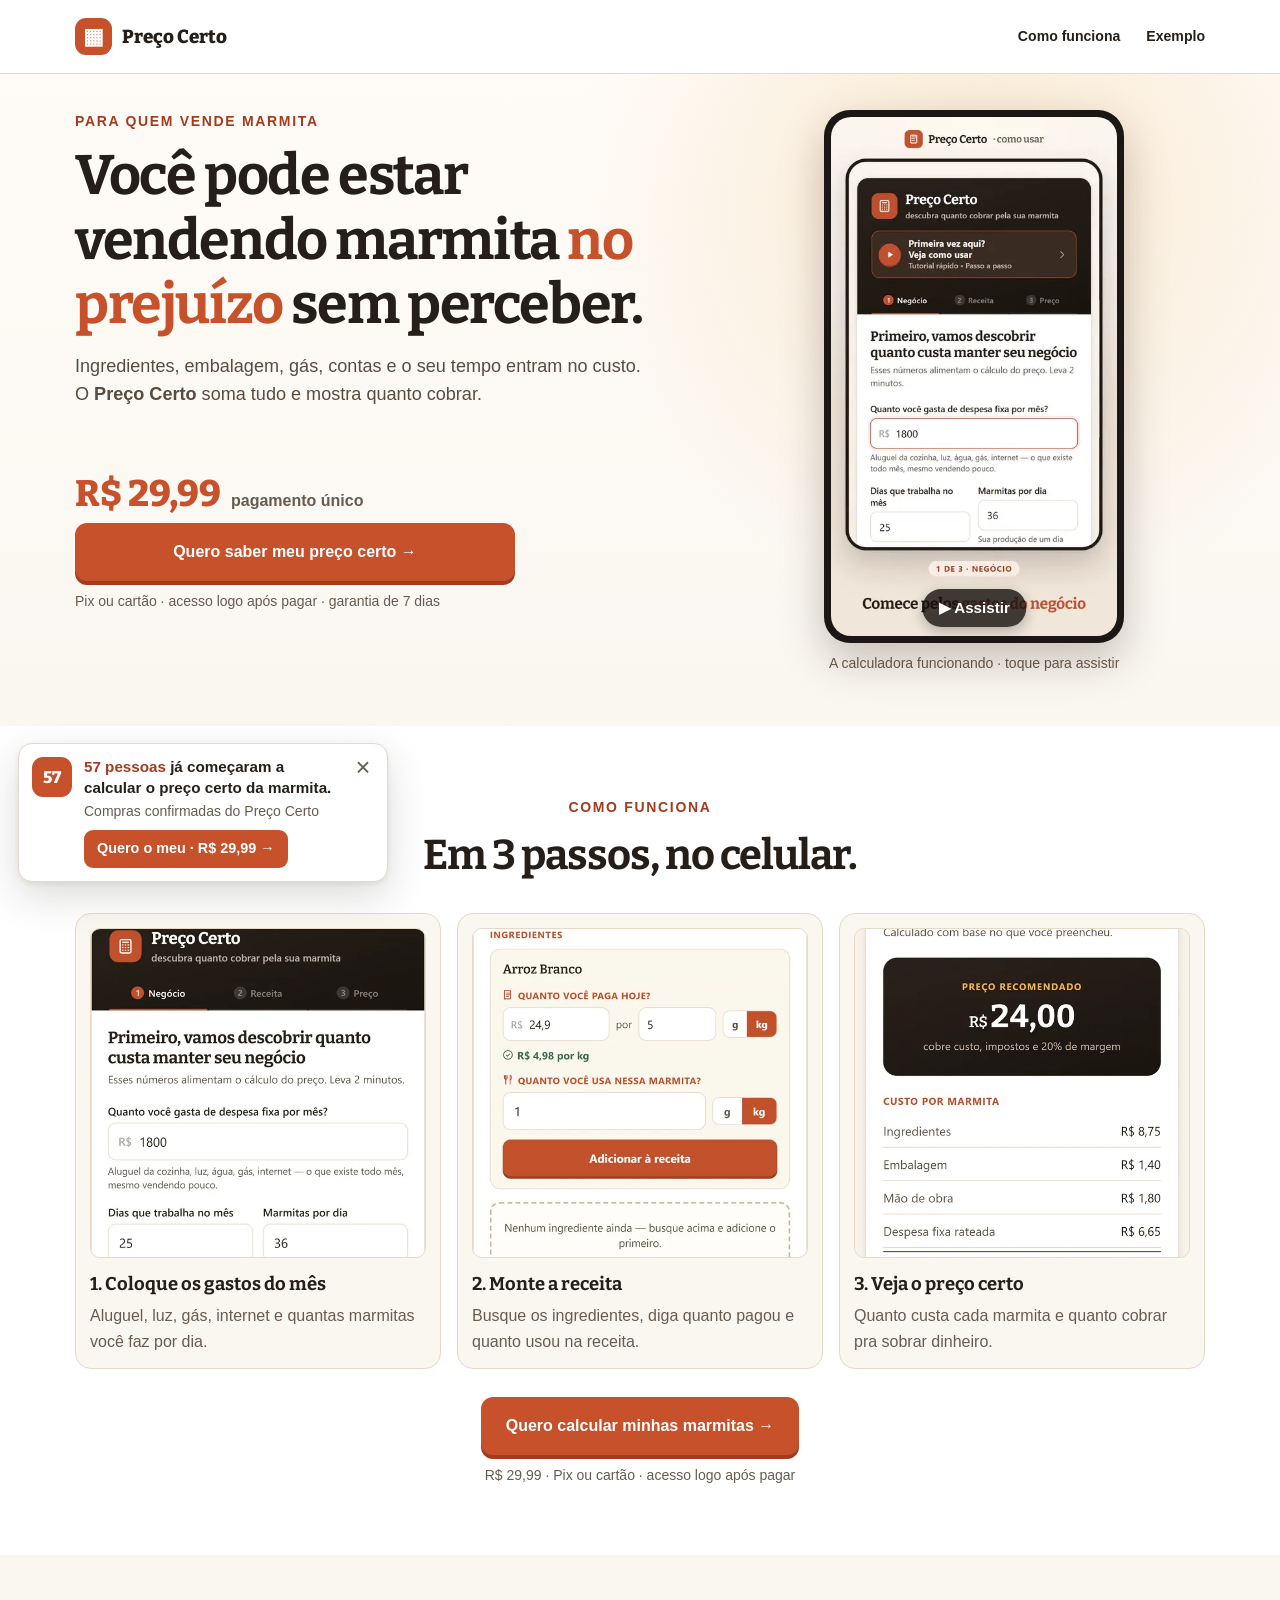
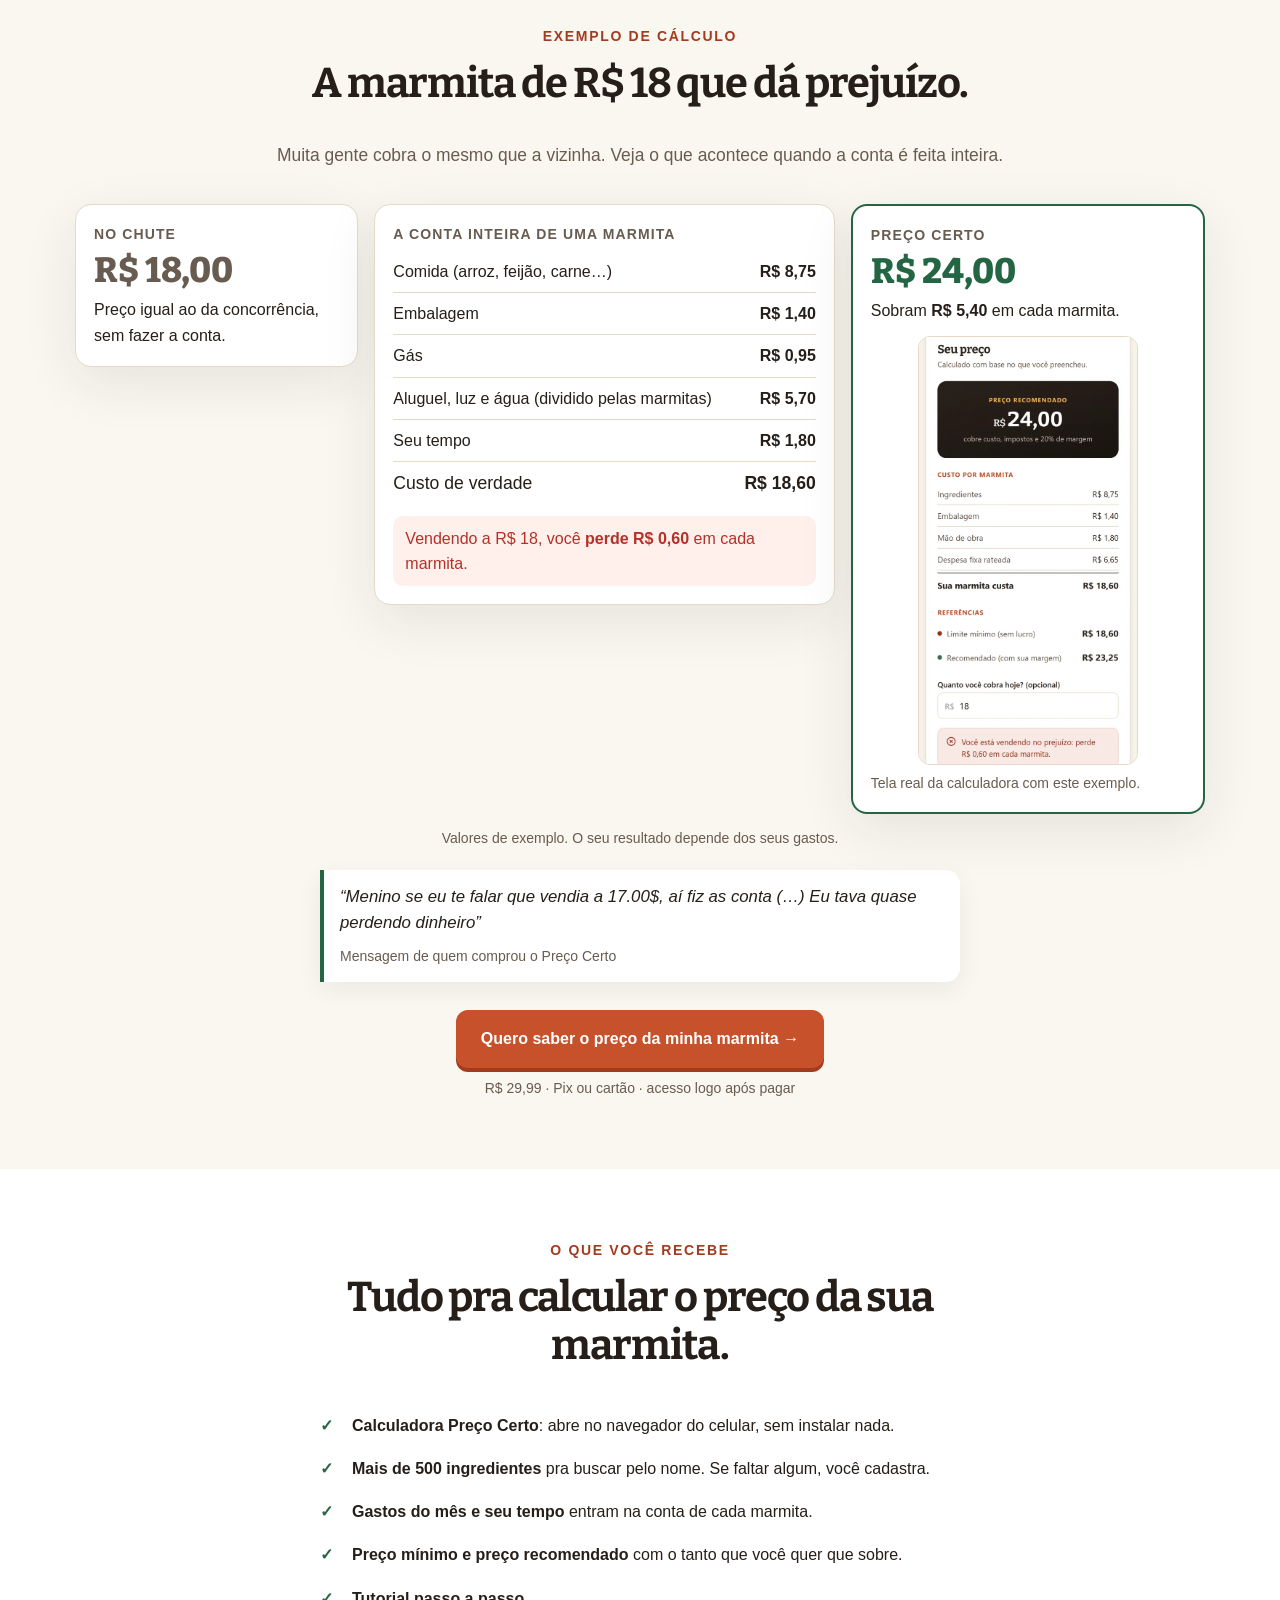
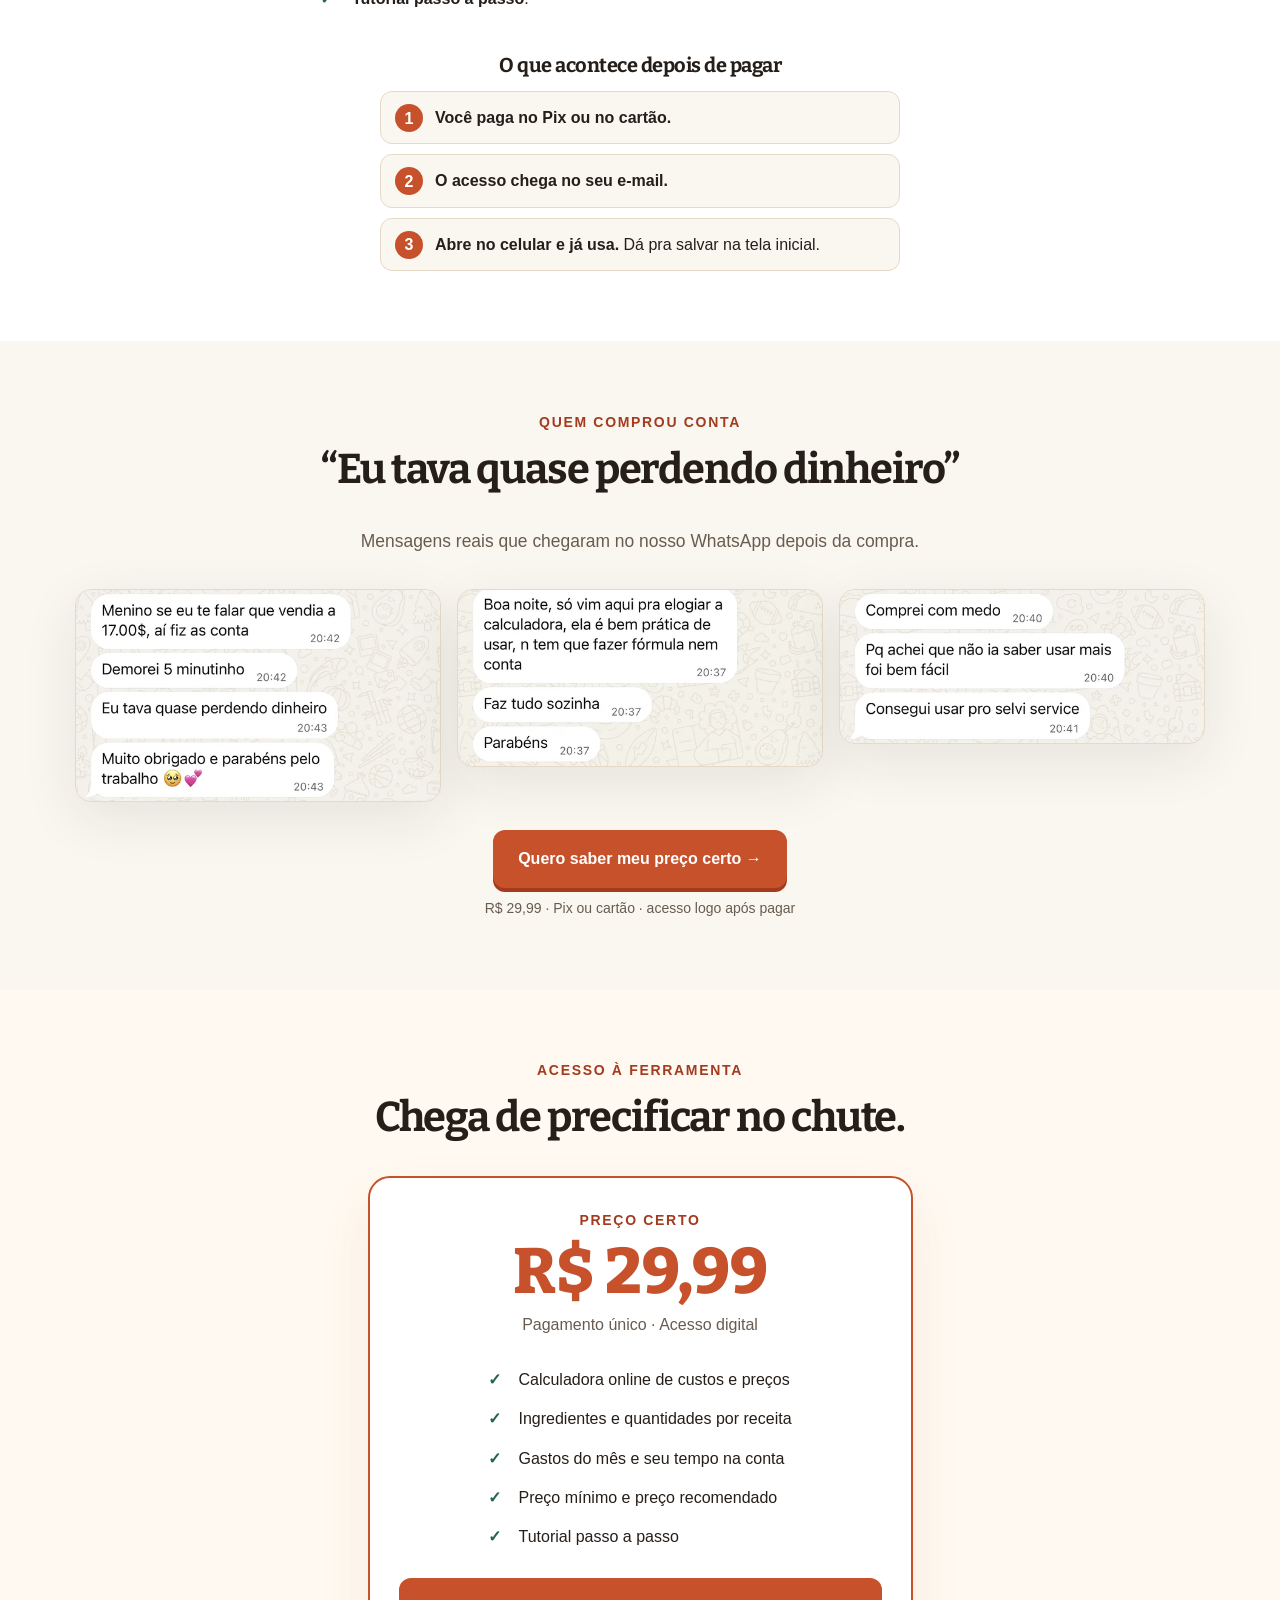
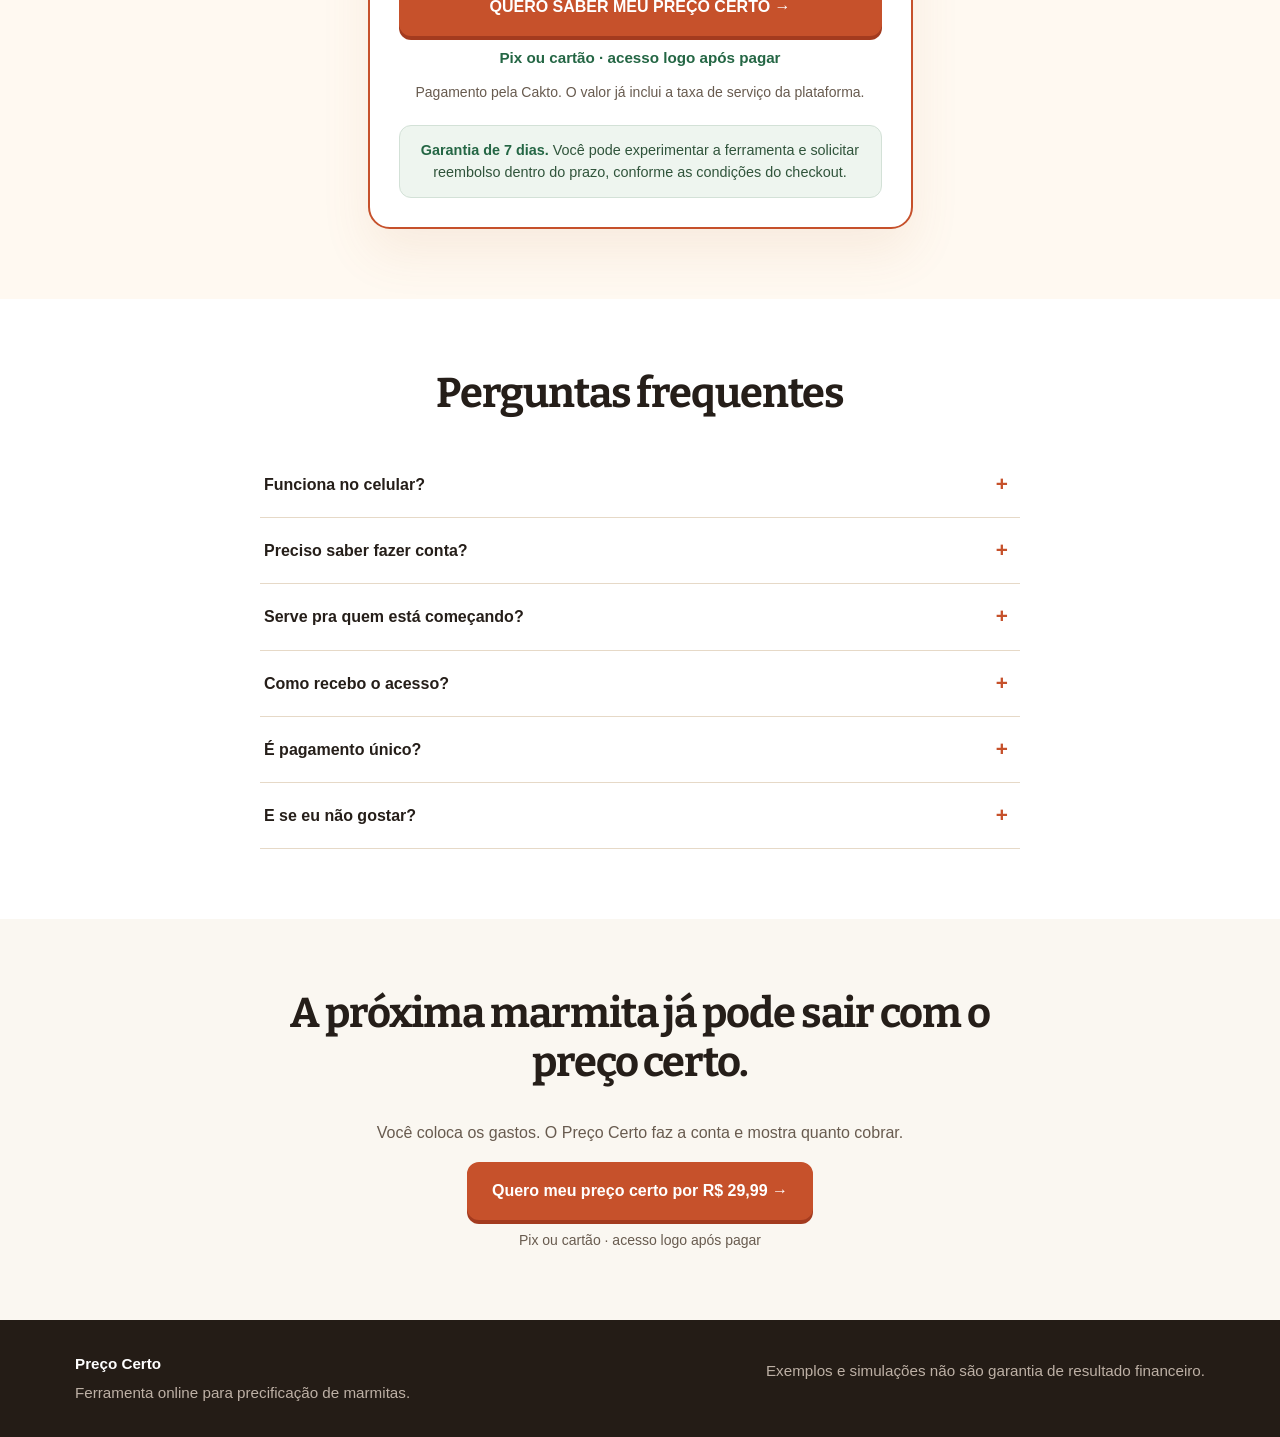
==== commit f8a3dfc5: "Restaura a página e o quiz da versão de 27/10 (v6, commit 5ea0950) Volta index.html e quiz/index.htm" ====
--- a/index.html
+++ b/index.html
@@ -5,124 +5,13 @@
   <meta name="viewport" content="width=device-width,initial-scale=1,viewport-fit=cover">
   <meta name="theme-color" content="#c6512b">
   <link rel="icon" href="data:image/svg+xml,%3Csvg xmlns='http://www.w3.org/2000/svg' viewBox='0 0 32 32'%3E%3Crect width='32' height='32' rx='8' fill='%23c6512b'/%3E%3Cpath d='M9 12h14M9 20h14' stroke='%23fff' stroke-width='3' stroke-linecap='round'/%3E%3C/svg%3E">
-  <meta name="description" content="Descubra quanto custa sua marmita de verdade e quanto cobrar. Calculadora para ingredientes, embalagem, gás, despesas e tempo. Pagamento único de R$ 29,99.">
-  <title>Preço Certo | Você pode estar perdendo dinheiro em cada marmita</title>
-  <!-- Landing page Preço Certo · v3: sem quiz, vídeo no final, headline de perda. -->
-  <link rel="preload" href="assets/bitter-latin.0efe0fbe6068.woff2" as="font" type="font/woff2" crossorigin>
+  <meta name="description" content="Você pode estar vendendo marmita no prejuízo sem perceber. O Preço Certo soma ingredientes, embalagem, gás, contas e seu tempo e mostra quanto cobrar.">
+  <title>Preço Certo | Descubra quanto cobrar por cada marmita</title>
+  <!-- Versão da página: sem parâmetro = direta; ?v=quiz = mostra as entradas do diagnóstico. Guardada na sessão. -->
+  <script>try{var v=new URLSearchParams(location.search).get('v');if(v==='quiz'||v==='direta')sessionStorage.setItem('pc_variant',v);else v=sessionStorage.getItem('pc_variant');if(v==='quiz')document.documentElement.className+=' v-quiz';}catch(e){}</script>
   <link rel="preload" as="image" href="assets/demonstracao-capa-calculadora.23964df41b92.webp" fetchpriority="high">
-<style>
-@font-face{font-family:"Bitter";font-style:normal;font-weight:600 800;font-display:swap;src:url(assets/bitter-latin.0efe0fbe6068.woff2) format("woff2");unicode-range:U+0000-00FF,U+0131,U+0152-0153,U+02BB-02BC,U+02C6,U+02DA,U+02DC,U+0304,U+0308,U+0329,U+2000-206F,U+20AC,U+2122,U+2191,U+2193,U+2212,U+2215,U+FEFF,U+FFFD}
-:root{--ink:#251e19;--deep:#241c16;--deep2:#32271e;--brand:#c6512b;--brandDark:#a33b1f;--cream:#faf7f1;--cream2:#f3eadc;--paper:#fff;--line:#e6d9c7;--muted:#685b4f;--green:#246644;--greenbg:#e6f1e8;--red:#b33129;--redbg:#fff0eb;--amber:#f7c05d;--shadow:0 16px 55px rgba(36,28,22,.09);--font:-apple-system,BlinkMacSystemFont,"Segoe UI",Roboto,Arial,sans-serif;--serif:"Bitter",Georgia,serif;color-scheme:light}
-*{box-sizing:border-box}html{scroll-behavior:smooth;-webkit-text-size-adjust:100%}body{margin:0;background:var(--cream);color:var(--ink);font:16px/1.58 var(--font);-webkit-font-smoothing:antialiased}body.quiz-body{background:#f8f4ed}img,video{max-width:100%;display:block}button,input{font:inherit}button{cursor:pointer}a{color:inherit}h1,h2,h3,p,figure{margin-top:0}h1,h2,h3{font-family:var(--serif);line-height:1.16;letter-spacing:-.025em}h1{font-size:clamp(2rem,4.35vw,3.65rem)}h2{font-size:clamp(1.65rem,3.4vw,2.6rem)}h3{font-size:1.25rem}p{margin-bottom:1em}.muted{color:var(--muted)}.small{font-size:.87rem}.eyebrow{font-size:.75rem;letter-spacing:.12em;text-transform:uppercase;font-weight:850;color:var(--brand);margin-bottom:12px}.wrap{width:min(1130px,calc(100% - 36px));margin:auto}.narrow{max-width:740px;margin-inline:auto}.section{padding:70px 0;scroll-margin-top:26px}.center{text-align:center}.heading{max-width:780px;margin:0 auto 34px;text-align:center}.heading p{font-size:1.09rem;color:var(--muted)}.rule{height:1px;background:var(--line)}.sr-only{position:absolute;width:1px;height:1px;margin:-1px;padding:0;overflow:hidden;clip:rect(0,0,0,0);border:0;white-space:nowrap}:focus-visible{outline:3px solid #e5923c;outline-offset:3px}[hidden]{display:none!important}
-.brand{display:inline-flex;align-items:center;gap:10px;text-decoration:none;font-family:var(--serif);font-weight:800;font-size:1.18rem}.brand-mark{width:37px;height:37px;border-radius:11px;background:var(--brand);display:grid;place-items:center;color:#fff;font:800 22px var(--font)}.site-header{background:#fff;border-bottom:1px solid var(--line)}.site-header .wrap{min-height:73px;display:flex;align-items:center;gap:20px;justify-content:space-between}.site-header nav{display:flex;align-items:center;gap:26px}.site-header nav a{text-decoration:none;font-size:.88rem;font-weight:700}.site-header nav a:hover{text-decoration:underline}.top-action{border:1px solid var(--brand);padding:10px 16px;border-radius:9px;color:var(--brand)!important}
-.btn{display:inline-flex;justify-content:center;align-items:center;gap:10px;padding:17px 23px;border-radius:12px;min-height:56px;background:var(--brand);border:2px solid var(--brand);color:#fff;font-weight:800;line-height:1.25;text-align:center;text-decoration:none;box-shadow:0 4px 0 var(--brandDark);transition:transform .14s,background .14s}.btn:hover{background:#b74724}.btn:active{transform:translateY(3px);box-shadow:0 1px 0 var(--brandDark)}.btn-outline{background:transparent;border-color:#bba896;box-shadow:none;color:var(--ink)}.btn-outline:hover{background:#f1e6d9}.btn-light{background:#fff;color:var(--deep);border-color:#fff;box-shadow:0 4px 0 #bcaa90}.btn-light:hover{background:#fff8eb}.btn-block{display:flex;width:100%}.buttons{display:flex;flex-wrap:wrap;gap:12px;align-items:center}.fineprint{font-size:.78rem;color:var(--muted);line-height:1.45}
-.hero{padding:52px 0 65px;background:radial-gradient(circle at 77% 19%,#f9e8d1 0%,transparent 37%),linear-gradient(180deg,#fffcf7 0%,var(--cream) 100%)}.hero-grid{display:grid;grid-template-columns:1.05fr .95fr;gap:48px;align-items:center}.hero h1 span{color:var(--brand)}.hero-copy{font-size:1.13rem;color:#584c41;max-width:580px}.hero .buttons{margin:28px 0 16px}.ticks{display:flex;flex-wrap:wrap;gap:7px 16px;margin-top:22px;font-size:.84rem;color:#5d544b}.ticks span:before{content:"✓";font-weight:900;color:var(--green);margin-right:6px}.hero-visual{position:relative;padding:6px 6px 32px 0}.hero-photo{width:100%;aspect-ratio:1.12;object-fit:cover;border-radius:24px;box-shadow:0 20px 55px #38231825}.receipt{position:absolute;right:-9px;bottom:3px;background:#fff;border:1px solid var(--line);border-radius:15px;padding:15px 17px;box-shadow:0 12px 40px #1f171637;width:min(290px,86%)}.receipt .mini-label{font-size:.67rem;letter-spacing:.1em;font-weight:850;color:var(--brand);text-transform:uppercase}.receipt .lineitem{display:flex;justify-content:space-between;font-size:.9rem;gap:8px;padding:6px 0;border-bottom:1px solid #eee5db}.receipt .lineitem strong{white-space:nowrap}.receipt .negative{color:var(--red);font-family:var(--serif);font-size:1.37rem;font-weight:800}.receipt .tiny{font-size:.68rem;color:var(--muted);margin:4px 0 0}
-.proofstrip{background:#fff;border-block:1px solid var(--line)}.proofstrip .wrap{display:flex;justify-content:center;gap:30px;flex-wrap:wrap;padding:16px 0;font-size:.85rem;font-weight:750}.proofstrip .wrap span:before{content:"✓";color:var(--green);margin-right:8px}
-.problem{display:grid;grid-template-columns:.9fr 1.1fr;gap:44px;align-items:center}.problem-photo{border-radius:20px;object-fit:cover;max-height:415px;width:100%;box-shadow:var(--shadow)}.quote-example{background:#fff;border:1px solid var(--line);border-radius:16px;padding:23px;margin-top:24px;box-shadow:var(--shadow)}.quote-example .l{display:flex;justify-content:space-between;gap:12px;padding:7px 0;border-bottom:1px solid var(--line)}.quote-example .l:last-of-type{border:0}.quote-example .l strong{white-space:nowrap}.quote-example .warn{color:var(--red)}.paper{background:#fff}.darker{background:var(--deep);color:#fff}.darker .muted,.darker p{color:#e1d7c9}.demo-grid{display:grid;grid-template-columns:.8fr 1.2fr;gap:48px;align-items:center}.demo-video{width:min(350px,100%);margin-inline:auto;aspect-ratio:9/16;object-fit:contain;background:#1b1714;border-radius:23px;box-shadow:0 16px 44px #0005}.video-caption{font-size:.78rem;color:#c8b7a7;text-align:center;margin-top:11px}.list-check{list-style:none;padding:0;margin:20px 0 24px}.list-check li{padding:7px 0 7px 30px;position:relative}.list-check li:before{content:"✓";position:absolute;left:0;color:#72ca94;font-weight:900}.step-tabs{display:grid;grid-template-columns:repeat(5,1fr);gap:8px;margin:24px 0}.step-tab{background:#fff;border:1px solid var(--line);border-radius:11px;padding:13px 8px;font-weight:800;color:var(--muted);min-height:50px}.step-tab[aria-selected=true]{border-color:var(--brand);background:#fbe8df;color:var(--brand)}.step-view{display:grid;grid-template-columns:1fr 1fr;gap:50px;align-items:center;max-width:880px;margin-inline:auto}.step-view img{width:min(340px,100%);margin:auto;max-height:550px;object-fit:contain;border:1px solid var(--line);border-radius:14px;box-shadow:var(--shadow)}.step-view p{font-size:1.08rem;color:var(--muted)}.step-index{font-size:.77rem;text-transform:uppercase;color:var(--brand);letter-spacing:.1em;font-weight:800}.value-grid{display:grid;grid-template-columns:repeat(3,1fr);gap:16px;margin-top:36px}.value-card{background:#fff;border:1px solid var(--line);padding:24px;border-radius:15px;box-shadow:0 8px 26px #241b1310}.value-card .ico{display:grid;place-items:center;width:42px;height:42px;background:#fbe9dc;color:var(--brand);border-radius:12px;margin-bottom:15px;font-size:1.25rem;font-weight:800}.value-card p{color:var(--muted);margin:0;font-size:.95rem}.contrast{background:linear-gradient(135deg,#293d30,#1d2921);color:#fff}.contrast h2{color:#fff}.contrast p{color:#dce8df}.contrast-flex{display:flex;justify-content:space-between;align-items:center;gap:30px}.price-section{background:#fff9f1}.price-card{max-width:545px;margin:auto;padding:29px;background:#fff;border:2px solid var(--brand);border-radius:22px;box-shadow:0 24px 50px #b6723c19;text-align:center}.price-card .price{font:800 clamp(2.8rem,6vw,4rem)/1.06 var(--serif);color:var(--brand);margin:6px 0}.price-card .list-check{text-align:left;display:inline-block;margin:16px auto 22px}.price-card .list-check li:before{color:var(--green)}.price-note{background:#eef5ef;color:#30543b;border:1px solid #d3e1d7;padding:13px 16px;border-radius:12px;font-size:.9rem;margin-top:22px}.price-note b{color:var(--green)}.faq{max-width:760px;margin:0 auto}.faq details{border-bottom:1px solid var(--line);padding:0 4px}.faq summary{cursor:pointer;font-weight:750;padding:20px 28px 20px 0;position:relative;list-style:none}.faq summary::-webkit-details-marker{display:none}.faq summary:after{content:"+";position:absolute;right:8px;color:var(--brand);font-size:1.3rem;top:16px}.faq details[open] summary:after{content:"−"}.faq details p{color:var(--muted);margin:0 0 20px}footer{background:var(--deep);color:#bdb0a5;padding:32px 0;font-size:.85rem}footer .wrap{display:flex;flex-wrap:wrap;justify-content:space-between;gap:20px}footer a{color:#e9d9c8}.mobile-sticky{display:none}
-.quiz-shell{width:min(590px,calc(100% - 28px));margin:0 auto;padding:24px 0 55px}.quiz-top{display:flex;justify-content:space-between;align-items:center;gap:12px;margin-bottom:22px}.quiz-top .backlp{text-decoration:none;color:var(--muted);font-size:.84rem;font-weight:700}.quiz-card{background:#fff;border:1px solid var(--line);border-radius:22px;padding:25px;box-shadow:0 16px 48px #34251a10}.quiz-card h1{font-size:clamp(1.8rem,6vw,2.4rem)}.quiz-card h2{font-size:clamp(1.5rem,5.1vw,2.05rem)}.quiz-intro-photo{width:100%;aspect-ratio:16/10;object-fit:cover;border-radius:15px;margin:20px 0}.quiz-stepcount{display:flex;justify-content:space-between;font-size:.8rem;font-weight:800;color:var(--muted);margin-bottom:9px}.progress{height:8px;border-radius:30px;background:#f1e8db;overflow:hidden;margin-bottom:25px}.progress span{display:block;height:100%;width:25%;background:var(--brand);transition:width .2s}.choice{display:flex;align-items:center;gap:12px;border:1.5px solid var(--line);border-radius:12px;padding:16px;margin-bottom:10px;cursor:pointer;font-size:1rem;font-weight:650;min-height:58px;transition:border-color .1s}.choice input{accent-color:var(--brand);height:20px;width:20px;flex-shrink:0}.choice:has(input:checked){border-color:var(--brand);background:#fff5ed}.choice:hover{border-color:var(--brand)}.choice:focus-within{outline:2px solid #eeb57a}.field{display:block;margin:16px 0}.field label{font-weight:750;display:block;margin-bottom:7px}.field input{width:100%;height:59px;border:1.5px solid #dacbbb;border-radius:12px;padding:14px 16px;color:var(--ink);font-size:1.23rem;font-weight:800}.field input:focus{outline:3px solid #eab58a;border-color:var(--brand)}.field-help{font-size:.84rem;color:var(--muted);margin-top:5px}.chips{display:flex;flex-wrap:wrap;gap:8px;margin:13px 0}.chip{background:#fff;border:1px solid var(--line);border-radius:9px;padding:10px 14px;color:var(--brand);font-weight:800}.chip:hover{background:#fff0e7}.quiz-actions{display:flex;gap:10px;margin-top:22px}.quiz-actions .btn{flex:1}.backbtn{border:1px solid var(--line);background:#fff;color:var(--muted);border-radius:11px;padding:14px 18px;box-shadow:none;font-weight:750}.backbtn:hover{background:var(--cream)}.error{color:var(--red);font-weight:700;font-size:.9rem;margin-top:10px}.result-hero{background:#f7ebdf;border:1px solid #eaccac;border-radius:15px;padding:20px;margin:18px 0}.result-tag{font-size:.78rem;font-weight:850;letter-spacing:.09em;color:var(--brand);text-transform:uppercase}.result-hero h2{font-size:1.55rem;margin:8px 0}.result-explainer{color:var(--muted)}.result-line{display:flex;justify-content:space-between;gap:12px;border-bottom:1px solid var(--line);padding:12px 0}.result-line strong{white-space:nowrap}.result-result{padding:16px;background:var(--greenbg);border-radius:13px;margin-top:12px}.result-result.negative{background:var(--redbg)}.result-result strong{font-size:1.28rem;color:var(--green)}.result-result.negative strong{color:var(--red)}.result-video{display:grid;grid-template-columns:116px 1fr;align-items:center;gap:17px;background:#fff;border:1px solid var(--line);padding:13px;border-radius:15px;margin:21px 0}.result-video img{height:170px;width:112px;object-fit:cover;border-radius:9px}.result-video p{font-size:.87rem;color:var(--muted)}.note{border-left:3px solid var(--brand);padding:13px 16px;background:#fff7f0;border-radius:0 10px 10px 0;margin:16px 0;font-size:.93rem}.result-cta{border-radius:16px;background:var(--deep);color:#fff;padding:22px;margin-top:18px}.result-cta .price{font:800 2.2rem var(--serif);color:#ffd28e;margin:7px 0}.result-cta p{color:#ddd1c5}.result-cta .btn{width:100%}.quiz-foot{text-align:center;margin-top:22px;color:var(--muted);font-size:.76rem}
-@media(max-width:850px){.hero-grid{grid-template-columns:1fr;gap:28px}.hero-visual{max-width:540px;margin:auto;width:100%}.problem{grid-template-columns:1fr}.demo-grid{grid-template-columns:1fr}.demo-grid>div:first-child{order:2}.demo-grid>div:last-child{order:1}.demo-video{max-height:520px}.value-grid{grid-template-columns:1fr 1fr}.contrast-flex{display:block;text-align:center}.contrast-flex .btn{margin-top:14px}.site-header nav a:not(.top-action){display:none}} 
-@media(max-width:600px){.wrap{width:min(100% - 32px,480px)}.site-header .wrap{min-height:65px}.site-header nav{gap:0}.site-header nav .top-action{font-size:.77rem;padding:9px 10px}.brand{font-size:1.05rem}.brand-mark{width:32px;height:32px}.section{padding:50px 0}.hero{padding:32px 0 44px}.hero h1{font-size:clamp(1.95rem,8.3vw,2.6rem)}.hero-copy{font-size:1rem}.hero .buttons{display:grid}.hero .buttons .btn{width:100%}.hero-photo{aspect-ratio:1.23}.receipt{right:-2px;bottom:1px;width:min(270px,85%);padding:12px}.proofstrip .wrap{justify-content:flex-start;gap:7px 18px}.problem-photo{max-height:330px}.step-tabs{display:flex;overflow-x:auto;gap:8px;scroll-snap-type:x mandatory;padding-bottom:4px}.step-tab{flex:0 0 auto;min-width:85px;scroll-snap-align:start}.step-view{grid-template-columns:1fr;gap:22px}.step-view .step-copy{order:-1}.step-view img{max-height:420px}.value-grid{grid-template-columns:1fr}.price-card{padding:23px 18px}.mobile-sticky{position:fixed;bottom:0;left:0;right:0;z-index:30;background:#fffdf8;border-top:1px solid var(--line);padding:10px 14px calc(11px + env(safe-area-inset-bottom));box-shadow:0 -7px 27px #241c161c;display:block;transform:translateY(130%);transition:transform .23s}.mobile-sticky.visible{transform:translateY(0)}.mobile-sticky .btn{width:100%;min-height:49px;padding:11px;font-size:.9rem}.mobile-sticky .tiny{text-align:center;font-size:.72rem;color:var(--muted);margin-top:3px}.page-lp{padding-bottom:85px}.quiz-card{padding:20px 16px}.quiz-intro-photo{aspect-ratio:1.35}.quiz-actions .btn{padding:14px 12px}.quiz-shell{padding-top:17px}.result-video{grid-template-columns:94px 1fr}.result-video img{width:94px;height:135px}}
-@media(prefers-reduced-motion:reduce){*,*:before,*:after{animation:none!important;transition:none!important;scroll-behavior:auto!important}}
-.notice{position:fixed;left:18px;bottom:18px;z-index:40;width:min(370px,calc(100% - 36px));display:flex;gap:12px;align-items:flex-start;background:#fff;border:1px solid var(--line);border-radius:14px;padding:13px 42px 13px 13px;box-shadow:0 14px 40px #241c1629,0 2px 6px #241c1614;transform:translateY(calc(100% + 30px));opacity:0;pointer-events:none;transition:transform .35s,opacity .35s}.notice.on{transform:none;opacity:1;pointer-events:auto}.notice-icon{flex:none;min-width:40px;height:40px;padding:0 6px;border-radius:11px;background:var(--brand);color:#fff;display:grid;place-items:center;font:800 1.05rem var(--serif)}.notice.tip .notice-icon{background:var(--amber);color:var(--deep);font-size:.9rem}.notice p{margin:0;font-size:.9rem;line-height:1.38;font-weight:600;color:var(--ink)}.notice b{color:var(--brandDark)}.notice small{display:block;margin-top:3px;font-size:.74rem;font-weight:500;color:var(--muted)}.notice-close{position:absolute;top:5px;right:5px;width:32px;height:32px;border:0;border-radius:8px;background:none;color:var(--muted);font-size:1.25rem;line-height:1;cursor:pointer}.notice-close:hover{background:var(--cream)}
-@media(max-width:600px){.notice{left:12px;width:calc(100% - 24px);bottom:calc(12px + env(safe-area-inset-bottom))}.mobile-sticky.visible~.notice{bottom:calc(98px + env(safe-area-inset-bottom))}}
-/* v6 · página direta: entradas do quiz só na versão ?v=quiz */
-html:not(.v-quiz) [data-v=quiz]{display:none!important}
-.fineprint{font-size:.875rem}.ticks{font-size:.9rem}
-.hero2{padding:36px 0 52px}.hero2-grid{display:grid;grid-template-columns:1.15fr .85fr;grid-template-areas:"texto video" "compra video";gap:18px 44px;align-items:start}.hero2-texto{grid-area:texto}.hero2-video{grid-area:video;text-align:center}.hero2-compra{grid-area:compra;display:grid;gap:10px;max-width:440px}
-.hero2 h1{margin-bottom:14px}.hero2 .hero-copy{margin-bottom:0}
-.phone{position:relative;width:min(300px,100%);margin:auto;aspect-ratio:9/16;border-radius:26px;background:#1b1714;padding:7px;box-shadow:0 18px 44px #2a1a1040}.phone video{width:100%;height:100%;object-fit:cover;border-radius:20px;background:#1b1714;aspect-ratio:auto;box-shadow:none}
-.video-legenda{font-size:.875rem;color:var(--muted);margin:9px 0 0}
-.preco-linha{display:flex;align-items:baseline;gap:10px;flex-wrap:wrap}.preco-grande{font:800 2.3rem/1 var(--serif);color:var(--brand)}.preco-sub{font-weight:700;color:var(--muted)}
-.cta-bloco{text-align:center;margin-top:28px}.cta-bloco .fineprint{margin:10px 0 0}
-.passos3{list-style:none;padding:0;margin:0;display:grid;grid-template-columns:repeat(3,1fr);gap:16px}.passos3 li{background:var(--cream);border:1px solid var(--line);border-radius:16px;padding:14px;display:grid;gap:12px}.passos3 img{width:100%;max-height:330px;object-fit:cover;object-position:50% 12%;border-radius:10px;border:1px solid var(--line)}.passos3 b{font-family:var(--serif);font-size:1.15rem}.passos3 p{margin:4px 0 0;color:var(--muted)}
-.exemplo-grid{display:grid;grid-template-columns:.8fr 1.3fr 1fr;gap:16px;align-items:start;margin-bottom:14px}.conta{background:#fff;border:1px solid var(--line);border-radius:16px;padding:18px;box-shadow:var(--shadow)}.conta-rotulo{display:block;font-size:.8rem;letter-spacing:.08em;text-transform:uppercase;font-weight:850;color:var(--muted);margin-bottom:6px}.conta-valor{font:800 2.2rem/1.1 var(--serif)}.conta-chute .conta-valor{color:var(--muted)}.conta-certo{border:2px solid var(--green)}.conta-certo .conta-valor{color:var(--green)}.conta-certo img{width:min(220px,100%);margin:12px auto 0;border-radius:12px;border:1px solid var(--line)}.conta .l{display:flex;justify-content:space-between;gap:12px;padding:8px 0;border-bottom:1px solid var(--line)}.conta .l b{white-space:nowrap}.conta .l.total{border-bottom:0;font-size:1.1rem}.conta .perde{margin:10px 0 0;padding:10px 12px;border-radius:10px;background:var(--redbg);color:var(--red)}.conta p{margin:8px 0 0}
-.recebe-lista{max-width:640px;margin:0 auto}.recebe-lista li{padding:9px 0 9px 32px}.recebe-lista li:before{color:var(--green)}
-@media(max-width:850px){.hero2-grid{grid-template-columns:1fr 1fr;grid-template-areas:"texto texto" "video compra";gap:14px 16px;align-items:center}.passos3{grid-template-columns:1fr}.passos3 li{grid-template-columns:110px 1fr;align-items:center}.passos3 img{max-height:150px}.exemplo-grid{grid-template-columns:1fr}}
-@media(max-width:600px){.hero2{padding:22px 0 34px}.hero2 h1{font-size:clamp(1.75rem,7.6vw,2.3rem)}.hero2-grid{grid-template-columns:44% 1fr}.phone{border-radius:20px;padding:5px}.phone video{border-radius:16px}.video-legenda{font-size:.8rem}.preco-grande{font-size:1.95rem}.hero2-compra .btn{padding:14px 12px;min-height:52px;font-size:1rem}.hero2-compra .fineprint{margin:0}}
-/* v6 · vídeo no topo: toca mudo sozinho; o selo abre com som em tela cheia */
-.video-toque{position:absolute;left:50%;bottom:16px;transform:translateX(-50%);border:0;border-radius:99px;background:rgba(20,14,10,.8);color:#fff;font:800 .95rem var(--font);padding:10px 16px;white-space:nowrap;box-shadow:0 4px 14px #0004}
-.phone video{cursor:pointer}.video-legenda,.conta-rotulo,.eyebrow{font-size:.875rem}
-@media(max-width:600px){.video-toque{font-size:.875rem;padding:9px 12px;bottom:12px}.video-legenda{font-size:.875rem}}
-/* v6 · menos abandono: preço e forma de pagamento perto dos botões, o que acontece depois de pagar */
-.micro{margin:10px 0 0}.micro-oferta{font-size:.95rem;font-weight:700;color:var(--green);margin:10px 0 0}
-.depois-titulo{text-align:center;margin:34px 0 14px}.depois{list-style:none;counter-reset:d;padding:0;margin:0 auto;max-width:520px;display:grid;gap:10px}.depois li{counter-increment:d;position:relative;background:var(--cream);border:1px solid var(--line);border-radius:12px;padding:13px 14px 13px 54px;min-height:52px}.depois li:before{content:counter(d);position:absolute;left:14px;top:12px;width:28px;height:28px;border-radius:50%;background:var(--brand);color:#fff;display:grid;place-items:center;font-weight:800}
-.mobile-sticky .tiny{font-size:.8rem}
-/* v6 · aviso de vendas: botão de compra, × maior e, no celular, no topo (nunca sobre botões ou a barra) */
-.notice-cta{display:inline-block;margin-top:9px;background:var(--brand);color:#fff;border-radius:9px;padding:9px 13px;font-weight:800;font-size:.9rem;text-decoration:none}.notice p{font-size:.95rem}.notice small{font-size:.8rem}
-.notice-close{width:44px;height:44px;top:2px;right:2px;font-size:1.6rem}.notice{padding-right:48px}
-@media(max-width:600px){.notice,.mobile-sticky.visible~.notice{top:calc(10px + env(safe-area-inset-top));bottom:auto;transform:translateY(calc(-100% - 30px))}.notice.on,.mobile-sticky.visible~.notice.on{transform:none}}
-/* v6 · resultado do quiz: diagnóstico curto + oferta na primeira tela */
-.result-titulo{font-size:clamp(1.45rem,5.4vw,1.9rem)!important;margin-bottom:8px}.result-diag{font-size:1rem;color:#4e4339;margin-bottom:10px}
-.result-estimativa{display:grid;gap:2px;padding:10px 12px;border-radius:12px;background:var(--greenbg);margin-bottom:12px}.result-estimativa strong{color:var(--green);font-size:1.05rem}.result-estimativa span{font-size:.875rem;color:var(--muted)}.result-estimativa.negative{background:var(--redbg)}.result-estimativa.negative strong{color:var(--red)}
-.oferta-quiz{border:2px solid var(--brand);border-radius:16px;padding:14px;background:#fffaf5;display:grid;gap:6px}.oferta-ponte{margin:0;font-size:1rem}.oferta-itens{margin:0}.oferta-itens li{padding:3px 0 3px 26px}.oferta-itens li:before{color:var(--green)}.oferta-quiz .preco-linha{margin-top:2px}.oferta-quiz .micro{margin:0;text-align:center}
-.result-sub{font-size:1.3rem;margin:28px 0 8px}.result-video img{object-fit:cover;object-position:top}.result-cta-fim{margin-top:20px}.refazer{text-align:center;margin:22px 0 0}.link-refazer{background:none;border:0;color:var(--muted);text-decoration:underline;font-size:.9rem;padding:8px}
-/* v6 · nenhum texto abaixo de 14 px (público de 35 a 54 anos) */
-footer{font-size:.95rem}.mobile-sticky .tiny,.notice small,.quiz-foot{font-size:.875rem}
-@media(max-width:600px){.site-header nav .top-action{font-size:.875rem}.mobile-sticky .tiny{font-size:.875rem}}
-.conta-certo img,.passos3 img{height:auto}
-.eyebrow{color:var(--brandDark)}
-/* depoimentos reais (prints de WhatsApp) */
-.depo-grid{display:grid;grid-template-columns:repeat(3,1fr);gap:16px;align-items:start}.depo{margin:0;border-radius:16px;overflow:hidden;border:1px solid var(--line);box-shadow:var(--shadow);background:#f3eee6}.depo img{width:100%;height:auto}
-.depo-frase{margin:22px auto 0;max-width:640px;background:#fff;border-left:4px solid var(--green);border-radius:0 14px 14px 0;padding:14px 16px;box-shadow:0 8px 24px #241b1310}.depo-frase p{margin:0 0 6px;font-size:1.05rem;font-style:italic;color:var(--ink)}.depo-frase cite{font-style:normal;font-size:.875rem;color:var(--muted)}
-@media(max-width:850px){.depo-grid{grid-template-columns:1fr;max-width:440px;margin:0 auto}}
-/* downsell de R$ 19,99 (uma vez por sessão, para quem está saindo) */
-.ds{position:fixed;inset:0;z-index:60;background:rgba(25,18,14,.55);display:flex;align-items:center;justify-content:center;padding:16px;opacity:0;transition:opacity .25s}.ds.on{opacity:1}
-.ds-caixa{position:relative;width:min(420px,100%);background:#fff;border-radius:20px;padding:26px 20px 14px;text-align:center;box-shadow:0 24px 60px #0005;transform:translateY(16px);transition:transform .25s}.ds.on .ds-caixa{transform:none}
-.ds-tag{margin:0 0 6px;font-size:.875rem;font-weight:800;letter-spacing:.08em;text-transform:uppercase;color:var(--brandDark)}.ds-caixa h2{font-size:1.6rem;margin:0 0 6px}
-.ds-preco{margin:0 0 8px;font-size:1.1rem}.ds-preco s{color:var(--muted)}.ds-preco b{font:800 2.3rem var(--serif);color:var(--green);margin-left:6px}.ds-texto{color:var(--muted);margin:0 0 14px}.ds-micro{margin:10px 0 2px}
-.ds-x{position:absolute;top:6px;right:6px;width:44px;height:44px;border:0;background:none;font-size:1.6rem;color:var(--muted);border-radius:10px}.ds-nao{border:0;background:none;color:var(--muted);text-decoration:underline;padding:10px;font-size:.95rem}
-body.ds-aberto{overflow:hidden}.ds-aberto .mobile-sticky{transform:translateY(130%)!important}
-@media(max-width:600px){.ds{align-items:flex-end;padding:0}.ds-caixa{border-radius:20px 20px 0 0;padding-bottom:calc(16px + env(safe-area-inset-bottom))}}
-.ds-caixa h2:focus{outline:none}
-
-
-/* Otimizações de conversão — Kustos funil v2 */
-html:not(.v-quiz) [data-v=quiz]{display:initial!important}
-.hero2 h1{font-size:clamp(2.15rem,4.2vw,3.7rem);letter-spacing:-.035em;line-height:1.09}
-.hero2 .hero-copy{font-size:clamp(1rem,1.4vw,1.17rem);line-height:1.65}
-.hero2-compra{gap:11px}
-.hero2-compra .btn-outline{background:#fff;color:var(--brandDark);border:2px solid var(--brand);font-weight:800}
-.hero2-compra .btn-outline:hover{background:#fff3e9}
-.hero2 .video-legenda{font-weight:600}
-#diagnostico{scroll-margin-top:80px}
-#comprar{scroll-margin-top:80px}
-.simulacao-note{font-size:.9rem;color:var(--muted)}
-.funnel-trust{display:flex;align-items:center;gap:10px 22px;flex-wrap:wrap;margin:4px 0 0;color:var(--muted);font-size:.9rem;font-weight:650}
-.funnel-trust span:before{content:"✓";display:inline-grid;place-items:center;color:#fff;background:var(--green);width:18px;height:18px;border-radius:50%;font-size:.7rem;margin-right:6px}
-@media(max-width:850px){.hero2 h1{font-size:clamp(2rem,5vw,3.2rem)}}
-@media(max-width:600px){
-.hero2-grid{grid-template-columns:minmax(0,1fr);grid-template-areas:"texto" "compra" "video";gap:17px}
-.hero2-texto{grid-column:auto;grid-area:texto}
-.hero2-video{grid-area:video;max-width:360px;width:100%;margin:auto}
-.hero2-compra{grid-area:compra;max-width:none}
-.phone{width:min(196px,100%)}
-.hero2 h1{font-size:clamp(1.95rem,7.8vw,2.55rem)}
-.hero2-texto{grid-column:1/-1}
-.hero2-compra{gap:9px}
- .hero2-compra .btn{font-size:1rem;padding:13px 12px}
-.hero2 .preco-grande{font-size:1.9rem}
-.hero2 .fineprint{font-size:.875rem}
-.funnel-trust{gap:5px 10px}
-}
-@media(max-width:390px){.hero2-grid{grid-template-columns:1fr}.hero2-video{width:min(225px,100%);margin:auto}.hero2-compra{max-width:none}}
-
-/* v3 · hero sem vídeo: cartão da conta no lugar; vídeo no final */
-.hero2-prova{grid-area:video;align-self:center}
-.conta-hero{max-width:400px;margin-left:auto}
-.conta-hero .chute{display:flex;justify-content:space-between;align-items:baseline;gap:10px;padding-bottom:10px;margin-bottom:4px;border-bottom:2px dashed var(--line)}
-.conta-hero .chute b{font:800 1.6rem/1 var(--serif);color:var(--muted)}
-.conta-hero .l.total b{color:var(--red)}
-.conta-hero .perde{font-weight:700}
-.hero2-depo{margin:4px 0 0;padding:10px 14px;border-left:4px solid var(--green);background:#fff;border-radius:0 12px 12px 0;font-size:.95rem}
-.hero2-depo p{margin:0;font-style:italic}.hero2-depo cite{font-style:normal;font-size:.875rem;color:var(--muted)}
-.video-final{display:grid;grid-template-columns:.8fr 1.2fr;gap:44px;align-items:center;text-align:left}
-.video-final .hero2-video{text-align:center}
-@media(max-width:850px){.hero2-grid{grid-template-columns:1fr;grid-template-areas:"texto" "compra" "video";gap:18px}.hero2-compra{max-width:none}.conta-hero{margin:0 auto}.video-final{grid-template-columns:1fr;text-align:center;gap:24px}.video-final .hero2-video{order:2}}
-@media(max-width:600px){.conta-hero{padding:14px}.conta-hero .l{padding:6px 0;font-size:.95rem}}
-.garantia-selo{display:flex;gap:12px;align-items:center;background:var(--greenbg);border:1px solid #cfe2d4;border-radius:12px;padding:10px 14px;color:#244a33;font-size:.95rem}
-.garantia-selo .ico{flex:none;width:38px;height:38px;border-radius:50%;background:var(--green);color:#fff;display:grid;place-items:center;font:800 1rem var(--serif)}
-.garantia-selo b{color:var(--green)}
-</style>
+  <link rel="preload" as="font" href="assets/bitter-latin.0efe0fbe6068.woff2" type="font/woff2" crossorigin>
+<link rel="stylesheet" href="assets/styles.5d16938fff0f.css">
   <!-- Meta Pixel Code -->
   <script>
     !function(f,b,e,v,n,t,s)
@@ -149,37 +38,29 @@
   <header class="site-header">
     <div class="wrap">
       <a class="brand" href="./" aria-label="Preço Certo, início"><span class="brand-mark" aria-hidden="true">▦</span>Preço Certo</a>
-      <nav aria-label="Navegação principal"><a href="#como-funciona">Como funciona</a><a href="#exemplo">Exemplo</a><a class="top-action" href="https://pay.cakto.com.br/35dgsa8_1077031" data-checkout="topo">Comprar · R$ 29,99</a></nav>
+      <nav aria-label="Navegação principal"><a href="#como-funciona">Como funciona</a><a href="#exemplo">Exemplo</a><a class="top-action" href="quiz/index.html" data-quizlink data-v="quiz">Diagnóstico grátis ↗</a></nav>
     </div>
   </header>
   <main>
     <section class="hero hero2" id="inicio">
       <div class="wrap hero2-grid">
         <div class="hero2-texto">
-          <div class="eyebrow">Para quem vende marmita e cobra no chute</div>
-          <h1>Você pode estar <span>perdendo dinheiro</span> em cada marmita que vende.</h1>
-          <p class="hero-copy">Quem cobra igual à concorrência quase sempre esquece o gás, a embalagem, a luz e o próprio tempo. Coloque seus gastos no <strong>Preço Certo</strong> e veja, em 5 minutos, quanto cada marmita custa de verdade e quanto cobrar pra sobrar dinheiro.</p>
+          <div class="eyebrow">Para quem vende marmita</div>
+          <h1>Você pode estar vendendo marmita <span>no prejuízo</span> sem perceber.</h1>
+          <p class="hero-copy">Ingredientes, embalagem, gás, contas e o seu tempo entram no custo. O <strong>Preço Certo</strong> soma tudo e mostra quanto cobrar.</p>
         </div>
-        <div class="hero2-prova">
-          <div class="conta conta-hero">
-            <div class="chute"><span class="conta-rotulo" style="margin:0">Cobrando no chute</span><b>R$ 18,00</b></div>
-            <div class="l"><span>Comida</span><b>R$ 8,75</b></div>
-            <div class="l"><span>Embalagem</span><b>R$ 1,40</b></div>
-            <div class="l"><span>Gás</span><b>R$ 0,95</b></div>
-            <div class="l"><span>Aluguel, luz e água</span><b>R$ 5,70</b></div>
-            <div class="l"><span>Seu tempo</span><b>R$ 1,80</b></div>
-            <div class="l total"><span>Custo de verdade</span><b>R$ 18,60</b></div>
-            <p class="perde">Resultado: <b>−R$ 0,60</b> em cada marmita vendida.</p>
-            <p class="fineprint" style="margin:8px 0 0">Simulação ilustrativa. Seus números mudam a conta.</p>
+        <div class="hero2-video">
+          <div class="phone">
+            <video class="demo-video" data-src="assets/demonstracao-leve.5c7460b4ad0d.mp4" data-full="assets/demonstracao.27faafa785bc.mp4" poster="assets/demonstracao-capa-calculadora.23964df41b92.webp" muted loop playsinline preload="none" aria-label="Vídeo: a calculadora Preço Certo funcionando"></video>
+            <button class="video-toque" type="button" data-video-toque>▶ Assistir</button>
           </div>
+          <p class="video-legenda">A calculadora funcionando · toque para assistir</p>
         </div>
         <div class="hero2-compra">
-          <div class="preco-linha"><span class="preco-grande">R$ 29,99</span><span class="preco-sub">pagamento único · sem mensalidade</span></div>
-          <a class="btn btn-block" href="https://pay.cakto.com.br/35dgsa8_1077031" data-checkout="hero">Quero descobrir meu preço certo →</a>
-          <p class="fineprint">Pix ou cartão · acesso no e-mail logo após pagar</p>
-          <div class="garantia-selo"><span class="ico" aria-hidden="true">7</span><span><b>Garantia de 7 dias.</b> Não gostou? Pede o reembolso e recebe seu dinheiro de volta.</span></div>
-          <blockquote class="hero2-depo"><p>“Demorei 5 minutinho. Eu tava quase perdendo dinheiro.”</p><cite>Mensagem de quem comprou</cite></blockquote>
-          <div class="funnel-trust"><span>Quantas receitas quiser</span><span>Funciona no celular</span><span>Sem mensalidade</span><span>Tutorial incluso</span></div>
+          <div class="preco-linha"><span class="preco-grande">R$ 29,99</span><span class="preco-sub">pagamento único</span></div>
+          <a class="btn btn-block" href="https://pay.cakto.com.br/35dgsa8_1077031" data-checkout="hero">Quero saber meu preço certo →</a>
+          <a class="btn btn-outline btn-block" href="quiz/index.html" data-quizlink data-v="quiz">Descobrir se meu preço está certo</a>
+          <p class="fineprint">Pix ou cartão · acesso logo após pagar · garantia de 7 dias</p>
         </div>
       </div>
     </section>
@@ -198,7 +79,7 @@
 
     <section class="section" id="exemplo">
       <div class="wrap">
-        <div class="heading"><div class="eyebrow">Exemplo de cálculo</div><h2>A marmita de R$ 18 que pode dar prejuízo.</h2><p>Cobrar igual à concorrência não garante margem. Veja uma simulação com despesas de ingredientes, operação e tempo de trabalho.</p></div>
+        <div class="heading"><div class="eyebrow">Exemplo de cálculo</div><h2>A marmita de R$ 18 que dá prejuízo.</h2><p>Muita gente cobra o mesmo que a vizinha. Veja o que acontece quando a conta é feita inteira.</p></div>
         <div class="exemplo-grid">
           <div class="conta conta-chute"><span class="conta-rotulo">No chute</span><div class="conta-valor">R$ 18,00</div><p>Preço igual ao da concorrência, sem fazer a conta.</p></div>
           <div class="conta">
@@ -213,12 +94,12 @@
           </div>
           <div class="conta conta-certo">
             <span class="conta-rotulo">Preço certo</span><div class="conta-valor">R$ 24,00</div>
-            <p><b>Diferença de R$ 5,40</b> entre preço e custos do exemplo, antes de impostos, taxas e outras despesas não informadas.</p>
+            <p>Sobram <b>R$ 5,40</b> em cada marmita.</p>
             <img src="assets/calculadora-resultado.689ac0ede9aa.webp" width="600" height="1177" loading="lazy" decoding="async" alt="Tela real da calculadora com este exemplo: custo de R$ 18,60 e preço recomendado de R$ 24,00">
             <p class="fineprint">Tela real da calculadora com este exemplo.</p>
           </div>
         </div>
-        <p class="fineprint center">Simulação ilustrativa. Os custos reais variam por negócio; o valor remanescente não equivale necessariamente ao lucro líquido.</p>
+        <p class="fineprint center">Valores de exemplo. O seu resultado depende dos seus gastos.</p>
         <blockquote class="depo-frase"><p>“Menino se eu te falar que vendia a 17.00$, aí fiz as conta (…) Eu tava quase perdendo dinheiro”</p><cite>Mensagem de quem comprou o Preço Certo</cite></blockquote>
         <div class="cta-bloco"><a class="btn" href="https://pay.cakto.com.br/35dgsa8_1077031" data-checkout="exemplo">Quero saber o preço da minha marmita →</a><p class="fineprint micro">R$ 29,99 · Pix ou cartão · acesso logo após pagar</p></div>
       </div>
@@ -232,8 +113,6 @@
           <li><b>Mais de 500 ingredientes</b> pra buscar pelo nome. Se faltar algum, você cadastra.</li>
           <li><b>Gastos do mês e seu tempo</b> entram na conta de cada marmita.</li>
           <li><b>Preço mínimo e preço recomendado</b> com o tanto que você quer que sobre.</li>
-          <li><b>Quantas receitas quiser</b>: calcule todas as marmitas do seu cardápio, sem limite e sem pagar de novo.</li>
-          <li><b>Garantia de 7 dias</b>: se não gostar, pede o reembolso.</li>
           <li><b>Tutorial passo a passo</b>.</li>
         </ul>
         <h3 class="depois-titulo">O que acontece depois de pagar</h3>
@@ -257,6 +136,14 @@
         <div class="cta-bloco"><a class="btn" href="https://pay.cakto.com.br/35dgsa8_1077031" data-checkout="depoimentos">Quero saber meu preço certo →</a><p class="fineprint micro">R$ 29,99 · Pix ou cartão · acesso logo após pagar</p></div>
       </div>
     </section>
+
+    <section class="section contrast" id="diagnostico" data-v="quiz">
+      <div class="wrap contrast-flex">
+        <div><div class="eyebrow" style="color:#93dbac">Ainda em dúvida?</div><h2>Faça um diagnóstico gratuito do seu preço.</h2><p style="max-width:620px;margin-bottom:0">Em 4 perguntas rápidas, veja quais custos você pode estar deixando de fora. Sem e-mail e sem compromisso.</p></div>
+        <a class="btn btn-light" href="quiz/index.html" data-quizlink>Começar diagnóstico grátis →</a>
+      </div>
+    </section>
+
     <section class="section price-section" id="comprar">
       <div class="wrap">
         <div class="heading"><div class="eyebrow">Acesso à ferramenta</div><h2>Chega de precificar no chute.</h2></div>
@@ -269,13 +156,12 @@
             <li>Ingredientes e quantidades por receita</li>
             <li>Gastos do mês e seu tempo na conta</li>
             <li>Preço mínimo e preço recomendado</li>
-            <li>Quantas receitas quiser, sem limite</li>
             <li>Tutorial passo a passo</li>
           </ul>
-          <a class="btn btn-block" href="https://pay.cakto.com.br/35dgsa8_1077031" data-checkout="oferta">QUERO CALCULAR MINHAS MARMITAS — R$ 29,99 →</a>
+          <a class="btn btn-block" href="https://pay.cakto.com.br/35dgsa8_1077031" data-checkout="oferta">QUERO SABER MEU PREÇO CERTO →</a>
           <p class="micro-oferta">Pix ou cartão · acesso logo após pagar</p>
           <p class="fineprint" style="margin:12px 0 0">Pagamento pela Cakto. O valor já inclui a taxa de serviço da plataforma.</p>
-          <div class="price-note"><b>Garantia de 7 dias.</b> Use a calculadora, monte suas receitas e, se não gostar, peça o reembolso dentro de 7 dias. Seu dinheiro volta, sem complicação.</div>
+          <div class="price-note"><b>Garantia de 7 dias.</b> Você pode experimentar a ferramenta e solicitar reembolso dentro do prazo, conforme as condições do checkout.</div>
         </div>
       </div>
     </section>
@@ -286,7 +172,6 @@
         <div class="faq">
           <details><summary>Funciona no celular?</summary><p>Sim. Abre no navegador do celular, sem instalar nada, e dá pra salvar como atalho na tela inicial.</p></details>
           <details><summary>Preciso saber fazer conta?</summary><p>Não. Você coloca quanto pagou e quanto usou de cada coisa. A calculadora faz a conta e mostra o preço.</p></details>
-          <details><summary>Posso calcular mais de uma receita?</summary><p>Sim. Você calcula quantas receitas quiser, sem limite: frango, carne, fit, feijoada… Cada uma com o seu custo e o seu preço.</p></details>
           <details><summary>Serve pra quem está começando?</summary><p>Sim. Dá pra usar os gastos que você já tem ou os que pretende ter e ver quanto cobrar antes de começar a vender.</p></details>
           <details><summary>Como recebo o acesso?</summary><p>Assim que o pagamento é aprovado, o acesso chega no e-mail que você colocou na compra. Confira também a caixa de spam.</p></details>
           <details><summary>É pagamento único?</summary><p>Sim. É um pagamento só, de R$ 29,99, sem mensalidade. Confira o total no checkout antes de pagar.</p></details>
@@ -295,201 +180,13 @@
       </div>
     </section>
 
-    <section class="section" id="video">
-      <div class="wrap video-final">
-        <div class="hero2-video">
-          <div class="phone">
-            <video class="demo-video" data-src="assets/demonstracao-leve.5c7460b4ad0d.mp4" data-full="assets/demonstracao.27faafa785bc.mp4" poster="assets/demonstracao-capa-calculadora.23964df41b92.webp" muted loop playsinline preload="none" aria-label="Vídeo: a calculadora Preço Certo funcionando"></video>
-            <button class="video-toque" type="button" data-video-toque>▶ Assistir</button>
-          </div>
-          <p class="video-legenda">A calculadora funcionando · toque para assistir</p>
-        </div>
-        <div>
-          <div class="eyebrow">Veja funcionando</div>
-          <h2>A próxima marmita já pode sair com o preço certo.</h2>
-          <p class="muted">Você coloca os gastos. O Preço Certo faz a conta e mostra o preço mínimo e o recomendado. Sem planilha, sem fórmula.</p>
-          <a class="btn" href="https://pay.cakto.com.br/35dgsa8_1077031" data-checkout="final">Quero meu preço certo por R$ 29,99 →</a>
-          <p class="fineprint micro">Pix ou cartão · acesso logo após pagar · garantia de 7 dias</p>
-        </div>
-      </div>
+    <section class="section center">
+      <div class="wrap narrow"><h2>A próxima marmita já pode sair com o preço certo.</h2><p class="muted">Você coloca os gastos. O Preço Certo faz a conta e mostra quanto cobrar.</p><a class="btn" href="https://pay.cakto.com.br/35dgsa8_1077031" data-checkout="final">Quero meu preço certo por R$ 29,99 →</a><p class="fineprint micro">Pix ou cartão · acesso logo após pagar</p></div>
     </section>
   </main>
-  <footer><div class="wrap"><div><strong style="color:#fff">Preço Certo</strong><p style="margin:5px 0 0">Ferramenta online para precificação de marmitas.</p></div><div><p style="margin:0">Exemplos e simulações não são garantia de resultado financeiro.</p></div></div></footer>
-  <div class="mobile-sticky" id="mobile-sticky"><a class="btn" href="https://pay.cakto.com.br/35dgsa8_1077031" data-checkout="sticky">Quero meu preço certo · R$ 29,99 →</a><div class="tiny">Pix ou cartão · garantia de 7 dias</div></div>
-  <script>
-document.addEventListener("DOMContentLoaded",function(){
-(function(){
-"use strict";
-const CHECKOUT="https://pay.cakto.com.br/35dgsa8_1077031";
-// Eventos da landing. Purchase NÃO é emitido aqui: configurar na Cakto para pagamentos aprovados.
-const GROUP="principal";
-const VARIANT="direta_v3";
-const ALLOWED_PARAMS=/^(utm_source|utm_medium|utm_campaign|utm_content|utm_term|utm_id|src|sck|subid|subid2|subid3|fbclid)$/i;
-function withParams(base){
- try{
-  const url=new URL(base,location.href);
-  new URLSearchParams(location.search).forEach((value,key)=>{
-   if(ALLOWED_PARAMS.test(key)&&!url.searchParams.has(key))url.searchParams.set(key,value.slice(0,180));
-  });
-  return url.href;
- }catch(_){return base;}
-}
-function track(name,data){
- try{if(typeof window.fbq==="function")window.fbq("trackCustom",name,Object.assign({funnel:"kustos_v2",page:"landing"},data||{}));}catch(_){}
-}
-try{window.fbq("track","ViewContent",{content_name:"Preco Certo",content_type:"product",content_ids:["preco-certo"],value:29.99,currency:"BRL"});}catch(_){}
-document.querySelectorAll("[data-checkout]").forEach(a=>{
- a.href=withParams(CHECKOUT);
- a.addEventListener("click",()=>{
-  document.documentElement.dataset.checkoutClicado="1";
-  track("lp_checkout_clicked",{position:a.dataset.checkout||"unknown"});
-  try{window.fbq("track","InitiateCheckout",{content_name:"Preco Certo",content_type:"product",num_items:1,value:29.99,currency:"BRL"});}catch(_){}
- });
-});
-
-// Video near the end: a light silent copy (data-src, ~0,7 MB) plays muted in a loop while at least 30% visible (only after the page has painted, so it
-// never delays the first screen); a tap restarts it with sound and controls, in full screen when the browser allows.
-// Events carry modo: "auto" (muted autoplay) or "toque" (the person chose to watch). Coverage counts unique played
-// ranges, so skipping or repeating adds nothing; each milestone is sent once per mode and page load.
-// The full video with sound (data-full) only downloads when the person taps to watch.
-const video=document.querySelector("video.demo-video");
-if(video){
- const milestones=[25,50,75,95],tapButton=document.querySelector("[data-video-toque]");
- let modo=null,sent=new Set(),started=false,completed=false,visible=false,ready=false;
- const reset=m=>{modo=m;sent=new Set();started=false;completed=false;};
- const measure=()=>{
-  const duration=video.duration;
-  if(!started||!Number.isFinite(duration)||duration<=0)return null;
-  const ranges=video.played;
-  let watched=0;
-  for(let i=0;i<ranges.length;i++){
-   watched+=Math.max(0,Math.min(duration,ranges.end(i))-Math.max(0,ranges.start(i)));
-  }
-  watched=Math.min(duration,watched);
-  return {video_id:"demonstracao",modo,percent:watched/duration*100,
-   duration_seconds:Math.round(duration*100)/100,watched_seconds:Math.round(watched*100)/100};
- };
- const updateProgress=()=>{
-  const data=measure();if(!data)return null;
-  milestones.forEach(percent=>{
-   if(data.percent>=percent&&!sent.has(percent)){
-    sent.add(percent);track("lp_video_progress",Object.assign({},data,{percent}));
-   }
-  });
-  return data;
- };
- const source=()=>{if(!video.getAttribute("src"))video.src=video.dataset.src;};
- const saveData=!!(navigator.connection&&navigator.connection.saveData);
- const playMuted=()=>{
-  if(modo==="toque"||saveData)return;
-  if(modo!=="auto")reset("auto");
-  source();video.muted=true;
-  const p=video.play();if(p&&p.catch)p.catch(()=>{});
- };
- const watch=()=>{
-  reset("toque");
-  video.loop=false;video.muted=false;video.controls=true;
-  if(tapButton)tapButton.hidden=true;
-  if(video.dataset.full)video.src=video.dataset.full;else source();
-  video.load(); // full video, from the start, with fresh played ranges for the chosen viewing
-  const p=video.play();if(p&&p.catch)p.catch(()=>{});
-  const full=video.requestFullscreen||video.webkitRequestFullscreen;
-  try{
-   if(full){const r=full.call(video);if(r&&r.catch)r.catch(()=>{});}
-   else if(video.webkitEnterFullscreen)video.webkitEnterFullscreen();
-  }catch(_){}
- };
- if(tapButton)tapButton.addEventListener("click",watch);
- video.addEventListener("click",()=>{if(modo!=="toque")watch();});
- video.addEventListener("playing",()=>{
-  if(!started&&modo){started=true;track("lp_video_started",{video_id:"demonstracao",modo});}
- });
- video.addEventListener("timeupdate",updateProgress);
- video.addEventListener("pause",updateProgress);
- video.addEventListener("ended",()=>{
-  const data=updateProgress();
-  // Allow 1% for native timing precision; reaching the end alone is insufficient.
-  if(data&&data.percent>=99&&!completed){
-   completed=true;track("lp_video_completed",Object.assign({},data,{percent:Math.round(data.percent*100)/100}));
-  }
- });
- const release=()=>{ready=true;if(visible)playMuted();};
- if(document.readyState==="complete")setTimeout(release,1200);else window.addEventListener("load",()=>setTimeout(release,1200));
- if("IntersectionObserver" in window){
-  new IntersectionObserver(entries=>{
-   visible=entries.some(e=>e.isIntersecting&&e.intersectionRatio>=0.3);
-   if(visible){if(ready)playMuted();}else if(modo==="auto")video.pause();
-  },{threshold:[0,0.3]}).observe(video);
- }else visible=true;
-}
-
-const STEPS=[
- {img:"demo-1-despesas.b051ce2e0d6a.webp",alt:"Tela real com despesas fixas e quantidade de marmitas",title:"Primeiro, os gastos do seu negócio",desc:"Informe despesas fixas, quantos dias trabalha e quantas marmitas faz. A ferramenta calcula quanto desses custos corresponde a cada unidade."},
- {img:"demo-2-busca.0be5bf3d15ca.webp",alt:"Busca de ingredientes na lista da ferramenta",title:"Busque os ingredientes que você usa",desc:"Pesquise arroz, feijão, frango e outros ingredientes disponíveis na base. Se não encontrar, pode incluir um ingrediente personalizado."},
- {img:"demo-3-quantidade.86855942c0c7.webp",alt:"Tela real para informar o preço pago, peso e quantidade usada",title:"Diga quanto pagou e quanto usou",desc:"Informe o preço da compra, a unidade de medida e a quantidade de cada ingrediente que entrou na receita, além do custo da embalagem."},
- {img:"demo-4-calculo.639638a35764.webp",alt:"Tela com lista de ingredientes e botão Ver meu preço",title:"Revise a receita antes de calcular",desc:"A lista mostra os ingredientes adicionados, seus valores e a embalagem. Ao concluir, você avança para o cálculo do preço."},
- {img:"demo-5-preco.ef5d9735ec48.webp",alt:"Tela real de resultado com preço recomendado e custos por marmita",title:"Veja seu custo e o preço recomendado",desc:"Consulte a composição do custo, o limite mínimo e o preço recomendado, considerando os dados e a margem que você informou."}
-];
-const tabs=Array.from(document.querySelectorAll("[data-tab]"));
-if(tabs.length){
- const img=document.getElementById("demo-img"),txt=document.getElementById("step-title"),desc=document.getElementById("step-desc"),index=document.getElementById("step-index"),panel=document.getElementById("demo-painel");
- function pick(i,focus){
-  const item=STEPS[i];if(!item)return;
-  tabs.forEach((t,j)=>{t.setAttribute("aria-selected",j===i?"true":"false");t.tabIndex=j===i?0:-1;});
-  img.src="assets/"+item.img;img.alt=item.alt;txt.textContent=item.title;desc.textContent=item.desc;index.textContent="Etapa "+(i+1)+" de 5";panel.setAttribute("aria-labelledby","tab-"+i);
-  if(focus)tabs[i].focus();
-  track("lp_demo_step",{step:String(i+1)});
- }
- tabs.forEach((b,i)=>{
-   b.addEventListener("click",()=>pick(i,false));
-   b.addEventListener("keydown",e=>{
-     if(!["ArrowLeft","ArrowRight","Home","End"].includes(e.key))return;
-     e.preventDefault();const k=e.key==="Home"?0:e.key==="End"?tabs.length-1:(i+(e.key==="ArrowRight"?1:-1)+tabs.length)%tabs.length;pick(k,true);
-   });
- });
-}
-const sticky=document.getElementById("mobile-sticky"),hero=document.querySelector(".hero"),offer=document.getElementById("comprar");
-if(sticky&&hero&&"IntersectionObserver"in window){
- let heroVisible=true,offerVisible=false;
- const update=()=>sticky.classList.toggle("visible",!heroVisible&&!offerVisible);
- new IntersectionObserver(entries=>{heroVisible=entries[0].isIntersecting;update();},{threshold:0}).observe(hero);
- if(offer)new IntersectionObserver(entries=>{offerVisible=entries[0].isIntersecting;update();},{threshold:0}).observe(offer);
-}
-
-})();
-});
-</script>
-
-  <!-- Aviso de compras reais: mostra o total de compras aprovadas de vendas.json (atualizado à mão).
-       Com 0, ou sem o arquivo, o aviso não aparece. -->
-  <div class="notice" id="aviso-compras" role="status" aria-live="polite">
-    <div class="notice-icon" aria-hidden="true">✓</div>
-    <div><p id="aviso-texto"></p><small id="aviso-quando"></small></div>
-    <button class="notice-close" type="button" aria-label="Fechar">×</button>
-  </div>
-  <script>
-(function(){
- var aviso=document.getElementById("aviso-compras");
- if(!aviso||!window.fetch)return;
- var texto=document.getElementById("aviso-texto"),quando=document.getElementById("aviso-quando");
- var fechar=function(){aviso.classList.remove("on");};
- aviso.querySelector(".notice-close").addEventListener("click",fechar);
- fetch("vendas.json",{cache:"no-cache"}).then(function(r){return r.ok?r.json():null;}).then(function(d){
-  var n=d&&parseInt(d.compras,10);
-  if(!n||n<1)return;
-  texto.innerHTML=n===1
-   ?"<b>1 pessoa</b> já comprou o Preço Certo e não está mais precificando no escuro."
-   :"<b>"+n+" pessoas</b> já adquiriram e não estão mais precificando no escuro.";
-  quando.textContent="Compras aprovadas na Cakto";
-  setTimeout(function(){
-   // Não aparece pra quem já clicou pra comprar
-   if(document.documentElement.dataset.checkoutClicado)return;
-   aviso.classList.add("on");
-   setTimeout(function(){aviso.classList.remove("on");},9000);
-  },7000);
- }).catch(function(){});
-})();
-  </script>
+  <footer><div class="wrap"><div><strong style="color:#fff">Preço Certo</strong><p style="margin:5px 0 0">Ferramenta online para precificação de marmitas.</p></div><div><a href="quiz/index.html" data-quizlink data-v="quiz">Diagnóstico gratuito</a><p style="margin:7px 0 0">Exemplos e simulações não são garantia de resultado financeiro.</p></div></div></footer>
+  <div class="mobile-sticky" id="mobile-sticky"><a class="btn" href="https://pay.cakto.com.br/35dgsa8_1077031" data-checkout="sticky">Quero meu preço certo · R$ 29,99 →</a><div class="tiny">Pix ou cartão · acesso logo após pagar</div></div>
+  <script src="assets/site.0965896c9231.js" defer></script>
 
   <noscript><img decoding="async" height="1" width="1" style="display:none"
     src="https://www.facebook.com/tr?id=1121235693689365&ev=PageView&noscript=1"
--- a/assets/styles.5d16938fff0f.css
+++ b/assets/styles.5d16938fff0f.css
@@ -0,0 +1,63 @@
+@font-face{font-family:"Bitter";font-style:normal;font-weight:600 800;font-display:swap;src:url("bitter-latin.0efe0fbe6068.woff2") format("woff2");unicode-range:U+0000-00FF,U+0131,U+0152-0153,U+02BB-02BC,U+02C6,U+02DA,U+02DC,U+0304,U+0308,U+0329,U+2000-206F,U+20AC,U+2122,U+2191,U+2193,U+2212,U+2215,U+FEFF,U+FFFD}
+:root{--ink:#251e19;--deep:#241c16;--deep2:#32271e;--brand:#c6512b;--brandDark:#a33b1f;--cream:#faf7f1;--cream2:#f3eadc;--paper:#fff;--line:#e6d9c7;--muted:#685b4f;--green:#246644;--greenbg:#e6f1e8;--red:#b33129;--redbg:#fff0eb;--amber:#f7c05d;--shadow:0 16px 55px rgba(36,28,22,.09);--font:-apple-system,BlinkMacSystemFont,"Segoe UI",Roboto,Arial,sans-serif;--serif:"Bitter",Georgia,serif;color-scheme:light}
+*{box-sizing:border-box}html{scroll-behavior:smooth;-webkit-text-size-adjust:100%}body{margin:0;background:var(--cream);color:var(--ink);font:16px/1.58 var(--font);-webkit-font-smoothing:antialiased}body.quiz-body{background:#f8f4ed}img,video{max-width:100%;display:block}button,input{font:inherit}button{cursor:pointer}a{color:inherit}h1,h2,h3,p,figure{margin-top:0}h1,h2,h3{font-family:var(--serif);line-height:1.16;letter-spacing:-.025em}h1{font-size:clamp(2rem,4.35vw,3.65rem)}h2{font-size:clamp(1.65rem,3.4vw,2.6rem)}h3{font-size:1.25rem}p{margin-bottom:1em}.muted{color:var(--muted)}.small{font-size:.87rem}.eyebrow{font-size:.75rem;letter-spacing:.12em;text-transform:uppercase;font-weight:850;color:var(--brand);margin-bottom:12px}.wrap{width:min(1130px,calc(100% - 36px));margin:auto}.narrow{max-width:740px;margin-inline:auto}.section{padding:70px 0;scroll-margin-top:26px}.center{text-align:center}.heading{max-width:780px;margin:0 auto 34px;text-align:center}.heading p{font-size:1.09rem;color:var(--muted)}.rule{height:1px;background:var(--line)}.sr-only{position:absolute;width:1px;height:1px;margin:-1px;padding:0;overflow:hidden;clip:rect(0,0,0,0);border:0;white-space:nowrap}:focus-visible{outline:3px solid #e5923c;outline-offset:3px}[hidden]{display:none!important}
+.brand{display:inline-flex;align-items:center;gap:10px;text-decoration:none;font-family:var(--serif);font-weight:800;font-size:1.18rem}.brand-mark{width:37px;height:37px;border-radius:11px;background:var(--brand);display:grid;place-items:center;color:#fff;font:800 22px var(--font)}.site-header{background:#fff;border-bottom:1px solid var(--line)}.site-header .wrap{min-height:73px;display:flex;align-items:center;gap:20px;justify-content:space-between}.site-header nav{display:flex;align-items:center;gap:26px}.site-header nav a{text-decoration:none;font-size:.88rem;font-weight:700}.site-header nav a:hover{text-decoration:underline}.top-action{border:1px solid var(--brand);padding:10px 16px;border-radius:9px;color:var(--brand)!important}
+.btn{display:inline-flex;justify-content:center;align-items:center;gap:10px;padding:17px 23px;border-radius:12px;min-height:56px;background:var(--brand);border:2px solid var(--brand);color:#fff;font-weight:800;line-height:1.25;text-align:center;text-decoration:none;box-shadow:0 4px 0 var(--brandDark);transition:transform .14s,background .14s}.btn:hover{background:#b74724}.btn:active{transform:translateY(3px);box-shadow:0 1px 0 var(--brandDark)}.btn-outline{background:transparent;border-color:#bba896;box-shadow:none;color:var(--ink)}.btn-outline:hover{background:#f1e6d9}.btn-light{background:#fff;color:var(--deep);border-color:#fff;box-shadow:0 4px 0 #bcaa90}.btn-light:hover{background:#fff8eb}.btn-block{display:flex;width:100%}.buttons{display:flex;flex-wrap:wrap;gap:12px;align-items:center}.fineprint{font-size:.78rem;color:var(--muted);line-height:1.45}
+.hero{padding:52px 0 65px;background:radial-gradient(circle at 77% 19%,#f9e8d1 0%,transparent 37%),linear-gradient(180deg,#fffcf7 0%,var(--cream) 100%)}.hero-grid{display:grid;grid-template-columns:1.05fr .95fr;gap:48px;align-items:center}.hero h1 span{color:var(--brand)}.hero-copy{font-size:1.13rem;color:#584c41;max-width:580px}.hero .buttons{margin:28px 0 16px}.ticks{display:flex;flex-wrap:wrap;gap:7px 16px;margin-top:22px;font-size:.84rem;color:#5d544b}.ticks span:before{content:"✓";font-weight:900;color:var(--green);margin-right:6px}.hero-visual{position:relative;padding:6px 6px 32px 0}.hero-photo{width:100%;aspect-ratio:1.12;object-fit:cover;border-radius:24px;box-shadow:0 20px 55px #38231825}.receipt{position:absolute;right:-9px;bottom:3px;background:#fff;border:1px solid var(--line);border-radius:15px;padding:15px 17px;box-shadow:0 12px 40px #1f171637;width:min(290px,86%)}.receipt .mini-label{font-size:.67rem;letter-spacing:.1em;font-weight:850;color:var(--brand);text-transform:uppercase}.receipt .lineitem{display:flex;justify-content:space-between;font-size:.9rem;gap:8px;padding:6px 0;border-bottom:1px solid #eee5db}.receipt .lineitem strong{white-space:nowrap}.receipt .negative{color:var(--red);font-family:var(--serif);font-size:1.37rem;font-weight:800}.receipt .tiny{font-size:.68rem;color:var(--muted);margin:4px 0 0}
+.proofstrip{background:#fff;border-block:1px solid var(--line)}.proofstrip .wrap{display:flex;justify-content:center;gap:30px;flex-wrap:wrap;padding:16px 0;font-size:.85rem;font-weight:750}.proofstrip .wrap span:before{content:"✓";color:var(--green);margin-right:8px}
+.problem{display:grid;grid-template-columns:.9fr 1.1fr;gap:44px;align-items:center}.problem-photo{border-radius:20px;object-fit:cover;max-height:415px;width:100%;box-shadow:var(--shadow)}.quote-example{background:#fff;border:1px solid var(--line);border-radius:16px;padding:23px;margin-top:24px;box-shadow:var(--shadow)}.quote-example .l{display:flex;justify-content:space-between;gap:12px;padding:7px 0;border-bottom:1px solid var(--line)}.quote-example .l:last-of-type{border:0}.quote-example .l strong{white-space:nowrap}.quote-example .warn{color:var(--red)}.paper{background:#fff}.darker{background:var(--deep);color:#fff}.darker .muted,.darker p{color:#e1d7c9}.demo-grid{display:grid;grid-template-columns:.8fr 1.2fr;gap:48px;align-items:center}.demo-video{width:min(350px,100%);margin-inline:auto;aspect-ratio:9/16;object-fit:contain;background:#1b1714;border-radius:23px;box-shadow:0 16px 44px #0005}.video-caption{font-size:.78rem;color:#c8b7a7;text-align:center;margin-top:11px}.list-check{list-style:none;padding:0;margin:20px 0 24px}.list-check li{padding:7px 0 7px 30px;position:relative}.list-check li:before{content:"✓";position:absolute;left:0;color:#72ca94;font-weight:900}.step-tabs{display:grid;grid-template-columns:repeat(5,1fr);gap:8px;margin:24px 0}.step-tab{background:#fff;border:1px solid var(--line);border-radius:11px;padding:13px 8px;font-weight:800;color:var(--muted);min-height:50px}.step-tab[aria-selected=true]{border-color:var(--brand);background:#fbe8df;color:var(--brand)}.step-view{display:grid;grid-template-columns:1fr 1fr;gap:50px;align-items:center;max-width:880px;margin-inline:auto}.step-view img{width:min(340px,100%);margin:auto;max-height:550px;object-fit:contain;border:1px solid var(--line);border-radius:14px;box-shadow:var(--shadow)}.step-view p{font-size:1.08rem;color:var(--muted)}.step-index{font-size:.77rem;text-transform:uppercase;color:var(--brand);letter-spacing:.1em;font-weight:800}.value-grid{display:grid;grid-template-columns:repeat(3,1fr);gap:16px;margin-top:36px}.value-card{background:#fff;border:1px solid var(--line);padding:24px;border-radius:15px;box-shadow:0 8px 26px #241b1310}.value-card .ico{display:grid;place-items:center;width:42px;height:42px;background:#fbe9dc;color:var(--brand);border-radius:12px;margin-bottom:15px;font-size:1.25rem;font-weight:800}.value-card p{color:var(--muted);margin:0;font-size:.95rem}.contrast{background:linear-gradient(135deg,#293d30,#1d2921);color:#fff}.contrast h2{color:#fff}.contrast p{color:#dce8df}.contrast-flex{display:flex;justify-content:space-between;align-items:center;gap:30px}.price-section{background:#fff9f1}.price-card{max-width:545px;margin:auto;padding:29px;background:#fff;border:2px solid var(--brand);border-radius:22px;box-shadow:0 24px 50px #b6723c19;text-align:center}.price-card .price{font:800 clamp(2.8rem,6vw,4rem)/1.06 var(--serif);color:var(--brand);margin:6px 0}.price-card .list-check{text-align:left;display:inline-block;margin:16px auto 22px}.price-card .list-check li:before{color:var(--green)}.price-note{background:#eef5ef;color:#30543b;border:1px solid #d3e1d7;padding:13px 16px;border-radius:12px;font-size:.9rem;margin-top:22px}.price-note b{color:var(--green)}.faq{max-width:760px;margin:0 auto}.faq details{border-bottom:1px solid var(--line);padding:0 4px}.faq summary{cursor:pointer;font-weight:750;padding:20px 28px 20px 0;position:relative;list-style:none}.faq summary::-webkit-details-marker{display:none}.faq summary:after{content:"+";position:absolute;right:8px;color:var(--brand);font-size:1.3rem;top:16px}.faq details[open] summary:after{content:"−"}.faq details p{color:var(--muted);margin:0 0 20px}footer{background:var(--deep);color:#bdb0a5;padding:32px 0;font-size:.85rem}footer .wrap{display:flex;flex-wrap:wrap;justify-content:space-between;gap:20px}footer a{color:#e9d9c8}.mobile-sticky{display:none}
+.quiz-shell{width:min(590px,calc(100% - 28px));margin:0 auto;padding:24px 0 55px}.quiz-top{display:flex;justify-content:space-between;align-items:center;gap:12px;margin-bottom:22px}.quiz-top .backlp{text-decoration:none;color:var(--muted);font-size:.84rem;font-weight:700}.quiz-card{background:#fff;border:1px solid var(--line);border-radius:22px;padding:25px;box-shadow:0 16px 48px #34251a10}.quiz-card h1{font-size:clamp(1.8rem,6vw,2.4rem)}.quiz-card h2{font-size:clamp(1.5rem,5.1vw,2.05rem)}.quiz-intro-photo{width:100%;aspect-ratio:16/10;object-fit:cover;border-radius:15px;margin:20px 0}.quiz-stepcount{display:flex;justify-content:space-between;font-size:.8rem;font-weight:800;color:var(--muted);margin-bottom:9px}.progress{height:8px;border-radius:30px;background:#f1e8db;overflow:hidden;margin-bottom:25px}.progress span{display:block;height:100%;width:25%;background:var(--brand);transition:width .2s}.choice{display:flex;align-items:center;gap:12px;border:1.5px solid var(--line);border-radius:12px;padding:16px;margin-bottom:10px;cursor:pointer;font-size:1rem;font-weight:650;min-height:58px;transition:border-color .1s}.choice input{accent-color:var(--brand);height:20px;width:20px;flex-shrink:0}.choice:has(input:checked){border-color:var(--brand);background:#fff5ed}.choice:hover{border-color:var(--brand)}.choice:focus-within{outline:2px solid #eeb57a}.field{display:block;margin:16px 0}.field label{font-weight:750;display:block;margin-bottom:7px}.field input{width:100%;height:59px;border:1.5px solid #dacbbb;border-radius:12px;padding:14px 16px;color:var(--ink);font-size:1.23rem;font-weight:800}.field input:focus{outline:3px solid #eab58a;border-color:var(--brand)}.field-help{font-size:.84rem;color:var(--muted);margin-top:5px}.chips{display:flex;flex-wrap:wrap;gap:8px;margin:13px 0}.chip{background:#fff;border:1px solid var(--line);border-radius:9px;padding:10px 14px;color:var(--brand);font-weight:800}.chip:hover{background:#fff0e7}.quiz-actions{display:flex;gap:10px;margin-top:22px}.quiz-actions .btn{flex:1}.backbtn{border:1px solid var(--line);background:#fff;color:var(--muted);border-radius:11px;padding:14px 18px;box-shadow:none;font-weight:750}.backbtn:hover{background:var(--cream)}.error{color:var(--red);font-weight:700;font-size:.9rem;margin-top:10px}.result-hero{background:#f7ebdf;border:1px solid #eaccac;border-radius:15px;padding:20px;margin:18px 0}.result-tag{font-size:.78rem;font-weight:850;letter-spacing:.09em;color:var(--brand);text-transform:uppercase}.result-hero h2{font-size:1.55rem;margin:8px 0}.result-explainer{color:var(--muted)}.result-line{display:flex;justify-content:space-between;gap:12px;border-bottom:1px solid var(--line);padding:12px 0}.result-line strong{white-space:nowrap}.result-result{padding:16px;background:var(--greenbg);border-radius:13px;margin-top:12px}.result-result.negative{background:var(--redbg)}.result-result strong{font-size:1.28rem;color:var(--green)}.result-result.negative strong{color:var(--red)}.result-video{display:grid;grid-template-columns:116px 1fr;align-items:center;gap:17px;background:#fff;border:1px solid var(--line);padding:13px;border-radius:15px;margin:21px 0}.result-video img{height:170px;width:112px;object-fit:cover;border-radius:9px}.result-video p{font-size:.87rem;color:var(--muted)}.note{border-left:3px solid var(--brand);padding:13px 16px;background:#fff7f0;border-radius:0 10px 10px 0;margin:16px 0;font-size:.93rem}.result-cta{border-radius:16px;background:var(--deep);color:#fff;padding:22px;margin-top:18px}.result-cta .price{font:800 2.2rem var(--serif);color:#ffd28e;margin:7px 0}.result-cta p{color:#ddd1c5}.result-cta .btn{width:100%}.quiz-foot{text-align:center;margin-top:22px;color:var(--muted);font-size:.76rem}
+@media(max-width:850px){.hero-grid{grid-template-columns:1fr;gap:28px}.hero-visual{max-width:540px;margin:auto;width:100%}.problem{grid-template-columns:1fr}.demo-grid{grid-template-columns:1fr}.demo-grid>div:first-child{order:2}.demo-grid>div:last-child{order:1}.demo-video{max-height:520px}.value-grid{grid-template-columns:1fr 1fr}.contrast-flex{display:block;text-align:center}.contrast-flex .btn{margin-top:14px}.site-header nav a:not(.top-action){display:none}} 
+@media(max-width:600px){.wrap{width:min(100% - 32px,480px)}.site-header .wrap{min-height:65px}.site-header nav{gap:0}.site-header nav .top-action{font-size:.77rem;padding:9px 10px}.brand{font-size:1.05rem}.brand-mark{width:32px;height:32px}.section{padding:50px 0}.hero{padding:32px 0 44px}.hero h1{font-size:clamp(1.95rem,8.3vw,2.6rem)}.hero-copy{font-size:1rem}.hero .buttons{display:grid}.hero .buttons .btn{width:100%}.hero-photo{aspect-ratio:1.23}.receipt{right:-2px;bottom:1px;width:min(270px,85%);padding:12px}.proofstrip .wrap{justify-content:flex-start;gap:7px 18px}.problem-photo{max-height:330px}.step-tabs{display:flex;overflow-x:auto;gap:8px;scroll-snap-type:x mandatory;padding-bottom:4px}.step-tab{flex:0 0 auto;min-width:85px;scroll-snap-align:start}.step-view{grid-template-columns:1fr;gap:22px}.step-view .step-copy{order:-1}.step-view img{max-height:420px}.value-grid{grid-template-columns:1fr}.price-card{padding:23px 18px}.mobile-sticky{position:fixed;bottom:0;left:0;right:0;z-index:30;background:#fffdf8;border-top:1px solid var(--line);padding:10px 14px calc(11px + env(safe-area-inset-bottom));box-shadow:0 -7px 27px #241c161c;display:block;transform:translateY(130%);transition:transform .23s}.mobile-sticky.visible{transform:translateY(0)}.mobile-sticky .btn{width:100%;min-height:49px;padding:11px;font-size:.9rem}.mobile-sticky .tiny{text-align:center;font-size:.72rem;color:var(--muted);margin-top:3px}.page-lp{padding-bottom:85px}.quiz-card{padding:20px 16px}.quiz-intro-photo{aspect-ratio:1.35}.quiz-actions .btn{padding:14px 12px}.quiz-shell{padding-top:17px}.result-video{grid-template-columns:94px 1fr}.result-video img{width:94px;height:135px}}
+@media(prefers-reduced-motion:reduce){*,*:before,*:after{animation:none!important;transition:none!important;scroll-behavior:auto!important}}
+.notice{position:fixed;left:18px;bottom:18px;z-index:40;width:min(370px,calc(100% - 36px));display:flex;gap:12px;align-items:flex-start;background:#fff;border:1px solid var(--line);border-radius:14px;padding:13px 42px 13px 13px;box-shadow:0 14px 40px #241c1629,0 2px 6px #241c1614;transform:translateY(calc(100% + 30px));opacity:0;pointer-events:none;transition:transform .35s,opacity .35s}.notice.on{transform:none;opacity:1;pointer-events:auto}.notice-icon{flex:none;min-width:40px;height:40px;padding:0 6px;border-radius:11px;background:var(--brand);color:#fff;display:grid;place-items:center;font:800 1.05rem var(--serif)}.notice.tip .notice-icon{background:var(--amber);color:var(--deep);font-size:.9rem}.notice p{margin:0;font-size:.9rem;line-height:1.38;font-weight:600;color:var(--ink)}.notice b{color:var(--brandDark)}.notice small{display:block;margin-top:3px;font-size:.74rem;font-weight:500;color:var(--muted)}.notice-close{position:absolute;top:5px;right:5px;width:32px;height:32px;border:0;border-radius:8px;background:none;color:var(--muted);font-size:1.25rem;line-height:1;cursor:pointer}.notice-close:hover{background:var(--cream)}
+@media(max-width:600px){.notice{left:12px;width:calc(100% - 24px);bottom:calc(12px + env(safe-area-inset-bottom))}.mobile-sticky.visible~.notice{bottom:calc(98px + env(safe-area-inset-bottom))}}
+/* v6 · página direta: entradas do quiz só na versão ?v=quiz */
+html:not(.v-quiz) [data-v=quiz]{display:none!important}
+.fineprint{font-size:.875rem}.ticks{font-size:.9rem}
+.hero2{padding:36px 0 52px}.hero2-grid{display:grid;grid-template-columns:1.15fr .85fr;grid-template-areas:"texto video" "compra video";gap:18px 44px;align-items:start}.hero2-texto{grid-area:texto}.hero2-video{grid-area:video;text-align:center}.hero2-compra{grid-area:compra;display:grid;gap:10px;max-width:440px}
+.hero2 h1{margin-bottom:14px}.hero2 .hero-copy{margin-bottom:0}
+.phone{position:relative;width:min(300px,100%);margin:auto;aspect-ratio:9/16;border-radius:26px;background:#1b1714;padding:7px;box-shadow:0 18px 44px #2a1a1040}.phone video{width:100%;height:100%;object-fit:cover;border-radius:20px;background:#1b1714;aspect-ratio:auto;box-shadow:none}
+.video-legenda{font-size:.875rem;color:var(--muted);margin:9px 0 0}
+.preco-linha{display:flex;align-items:baseline;gap:10px;flex-wrap:wrap}.preco-grande{font:800 2.3rem/1 var(--serif);color:var(--brand)}.preco-sub{font-weight:700;color:var(--muted)}
+.cta-bloco{text-align:center;margin-top:28px}.cta-bloco .fineprint{margin:10px 0 0}
+.passos3{list-style:none;padding:0;margin:0;display:grid;grid-template-columns:repeat(3,1fr);gap:16px}.passos3 li{background:var(--cream);border:1px solid var(--line);border-radius:16px;padding:14px;display:grid;gap:12px}.passos3 img{width:100%;max-height:330px;object-fit:cover;object-position:50% 12%;border-radius:10px;border:1px solid var(--line)}.passos3 b{font-family:var(--serif);font-size:1.15rem}.passos3 p{margin:4px 0 0;color:var(--muted)}
+.exemplo-grid{display:grid;grid-template-columns:.8fr 1.3fr 1fr;gap:16px;align-items:start;margin-bottom:14px}.conta{background:#fff;border:1px solid var(--line);border-radius:16px;padding:18px;box-shadow:var(--shadow)}.conta-rotulo{display:block;font-size:.8rem;letter-spacing:.08em;text-transform:uppercase;font-weight:850;color:var(--muted);margin-bottom:6px}.conta-valor{font:800 2.2rem/1.1 var(--serif)}.conta-chute .conta-valor{color:var(--muted)}.conta-certo{border:2px solid var(--green)}.conta-certo .conta-valor{color:var(--green)}.conta-certo img{width:min(220px,100%);margin:12px auto 0;border-radius:12px;border:1px solid var(--line)}.conta .l{display:flex;justify-content:space-between;gap:12px;padding:8px 0;border-bottom:1px solid var(--line)}.conta .l b{white-space:nowrap}.conta .l.total{border-bottom:0;font-size:1.1rem}.conta .perde{margin:10px 0 0;padding:10px 12px;border-radius:10px;background:var(--redbg);color:var(--red)}.conta p{margin:8px 0 0}
+.recebe-lista{max-width:640px;margin:0 auto}.recebe-lista li{padding:9px 0 9px 32px}.recebe-lista li:before{color:var(--green)}
+@media(max-width:850px){.hero2-grid{grid-template-columns:1fr 1fr;grid-template-areas:"texto texto" "video compra";gap:14px 16px;align-items:center}.passos3{grid-template-columns:1fr}.passos3 li{grid-template-columns:110px 1fr;align-items:center}.passos3 img{max-height:150px}.exemplo-grid{grid-template-columns:1fr}}
+@media(max-width:600px){.hero2{padding:22px 0 34px}.hero2 h1{font-size:clamp(1.75rem,7.6vw,2.3rem)}.hero2-grid{grid-template-columns:44% 1fr}.phone{border-radius:20px;padding:5px}.phone video{border-radius:16px}.video-legenda{font-size:.8rem}.preco-grande{font-size:1.95rem}.hero2-compra .btn{padding:14px 12px;min-height:52px;font-size:1rem}.hero2-compra .fineprint{margin:0}}
+/* v6 · vídeo no topo: toca mudo sozinho; o selo abre com som em tela cheia */
+.video-toque{position:absolute;left:50%;bottom:16px;transform:translateX(-50%);border:0;border-radius:99px;background:rgba(20,14,10,.8);color:#fff;font:800 .95rem var(--font);padding:10px 16px;white-space:nowrap;box-shadow:0 4px 14px #0004}
+.phone video{cursor:pointer}.video-legenda,.conta-rotulo,.eyebrow{font-size:.875rem}
+@media(max-width:600px){.video-toque{font-size:.875rem;padding:9px 12px;bottom:12px}.video-legenda{font-size:.875rem}}
+/* v6 · menos abandono: preço e forma de pagamento perto dos botões, o que acontece depois de pagar */
+.micro{margin:10px 0 0}.micro-oferta{font-size:.95rem;font-weight:700;color:var(--green);margin:10px 0 0}
+.depois-titulo{text-align:center;margin:34px 0 14px}.depois{list-style:none;counter-reset:d;padding:0;margin:0 auto;max-width:520px;display:grid;gap:10px}.depois li{counter-increment:d;position:relative;background:var(--cream);border:1px solid var(--line);border-radius:12px;padding:13px 14px 13px 54px;min-height:52px}.depois li:before{content:counter(d);position:absolute;left:14px;top:12px;width:28px;height:28px;border-radius:50%;background:var(--brand);color:#fff;display:grid;place-items:center;font-weight:800}
+.mobile-sticky .tiny{font-size:.8rem}
+/* v6 · aviso de vendas: botão de compra, × maior e, no celular, no topo (nunca sobre botões ou a barra) */
+.notice-cta{display:inline-block;margin-top:9px;background:var(--brand);color:#fff;border-radius:9px;padding:9px 13px;font-weight:800;font-size:.9rem;text-decoration:none}.notice p{font-size:.95rem}.notice small{font-size:.8rem}
+.notice-close{width:44px;height:44px;top:2px;right:2px;font-size:1.6rem}.notice{padding-right:48px}
+@media(max-width:600px){.notice,.mobile-sticky.visible~.notice{top:calc(10px + env(safe-area-inset-top));bottom:auto;transform:translateY(calc(-100% - 30px))}.notice.on,.mobile-sticky.visible~.notice.on{transform:none}}
+/* v6 · resultado do quiz: diagnóstico curto + oferta na primeira tela */
+.result-titulo{font-size:clamp(1.45rem,5.4vw,1.9rem)!important;margin-bottom:8px}.result-diag{font-size:1rem;color:#4e4339;margin-bottom:10px}
+.result-estimativa{display:grid;gap:2px;padding:10px 12px;border-radius:12px;background:var(--greenbg);margin-bottom:12px}.result-estimativa strong{color:var(--green);font-size:1.05rem}.result-estimativa span{font-size:.875rem;color:var(--muted)}.result-estimativa.negative{background:var(--redbg)}.result-estimativa.negative strong{color:var(--red)}
+.oferta-quiz{border:2px solid var(--brand);border-radius:16px;padding:14px;background:#fffaf5;display:grid;gap:6px}.oferta-ponte{margin:0;font-size:1rem}.oferta-itens{margin:0}.oferta-itens li{padding:3px 0 3px 26px}.oferta-itens li:before{color:var(--green)}.oferta-quiz .preco-linha{margin-top:2px}.oferta-quiz .micro{margin:0;text-align:center}
+.result-sub{font-size:1.3rem;margin:28px 0 8px}.result-video img{object-fit:cover;object-position:top}.result-cta-fim{margin-top:20px}.refazer{text-align:center;margin:22px 0 0}.link-refazer{background:none;border:0;color:var(--muted);text-decoration:underline;font-size:.9rem;padding:8px}
+/* v6 · nenhum texto abaixo de 14 px (público de 35 a 54 anos) */
+footer{font-size:.95rem}.mobile-sticky .tiny,.notice small,.quiz-foot{font-size:.875rem}
+@media(max-width:600px){.site-header nav .top-action{font-size:.875rem}.mobile-sticky .tiny{font-size:.875rem}}
+.conta-certo img,.passos3 img{height:auto}
+.eyebrow{color:var(--brandDark)}
+/* depoimentos reais (prints de WhatsApp) */
+.depo-grid{display:grid;grid-template-columns:repeat(3,1fr);gap:16px;align-items:start}.depo{margin:0;border-radius:16px;overflow:hidden;border:1px solid var(--line);box-shadow:var(--shadow);background:#f3eee6}.depo img{width:100%;height:auto}
+.depo-frase{margin:22px auto 0;max-width:640px;background:#fff;border-left:4px solid var(--green);border-radius:0 14px 14px 0;padding:14px 16px;box-shadow:0 8px 24px #241b1310}.depo-frase p{margin:0 0 6px;font-size:1.05rem;font-style:italic;color:var(--ink)}.depo-frase cite{font-style:normal;font-size:.875rem;color:var(--muted)}
+@media(max-width:850px){.depo-grid{grid-template-columns:1fr;max-width:440px;margin:0 auto}}
+/* downsell de R$ 19,99 (uma vez por sessão, para quem está saindo) */
+.ds{position:fixed;inset:0;z-index:60;background:rgba(25,18,14,.55);display:flex;align-items:center;justify-content:center;padding:16px;opacity:0;transition:opacity .25s}.ds.on{opacity:1}
+.ds-caixa{position:relative;width:min(420px,100%);background:#fff;border-radius:20px;padding:26px 20px 14px;text-align:center;box-shadow:0 24px 60px #0005;transform:translateY(16px);transition:transform .25s}.ds.on .ds-caixa{transform:none}
+.ds-tag{margin:0 0 6px;font-size:.875rem;font-weight:800;letter-spacing:.08em;text-transform:uppercase;color:var(--brandDark)}.ds-caixa h2{font-size:1.6rem;margin:0 0 6px}
+.ds-preco{margin:0 0 8px;font-size:1.1rem}.ds-preco s{color:var(--muted)}.ds-preco b{font:800 2.3rem var(--serif);color:var(--green);margin-left:6px}.ds-texto{color:var(--muted);margin:0 0 14px}.ds-micro{margin:10px 0 2px}
+.ds-x{position:absolute;top:6px;right:6px;width:44px;height:44px;border:0;background:none;font-size:1.6rem;color:var(--muted);border-radius:10px}.ds-nao{border:0;background:none;color:var(--muted);text-decoration:underline;padding:10px;font-size:.95rem}
+body.ds-aberto{overflow:hidden}.ds-aberto .mobile-sticky{transform:translateY(130%)!important}
+@media(max-width:600px){.ds{align-items:flex-end;padding:0}.ds-caixa{border-radius:20px 20px 0 0;padding-bottom:calc(16px + env(safe-area-inset-bottom))}}
+.ds-caixa h2:focus{outline:none}
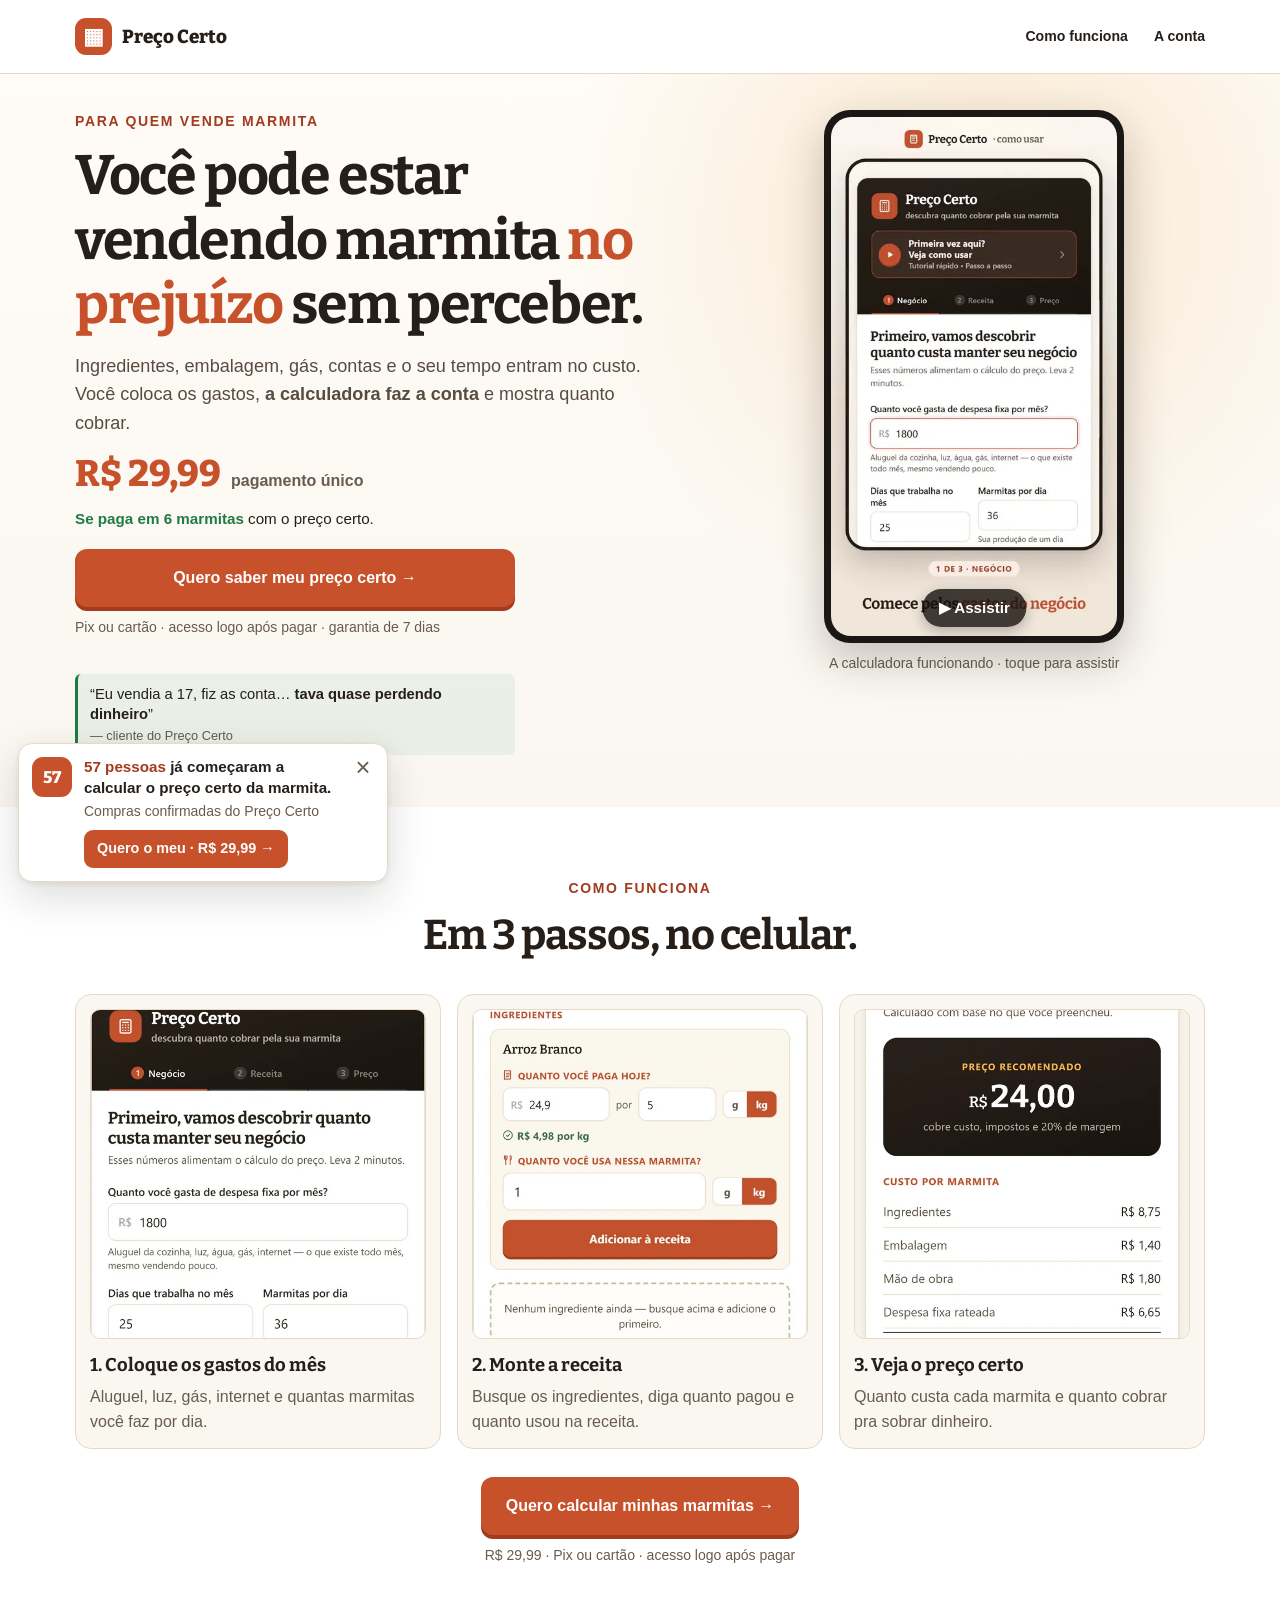
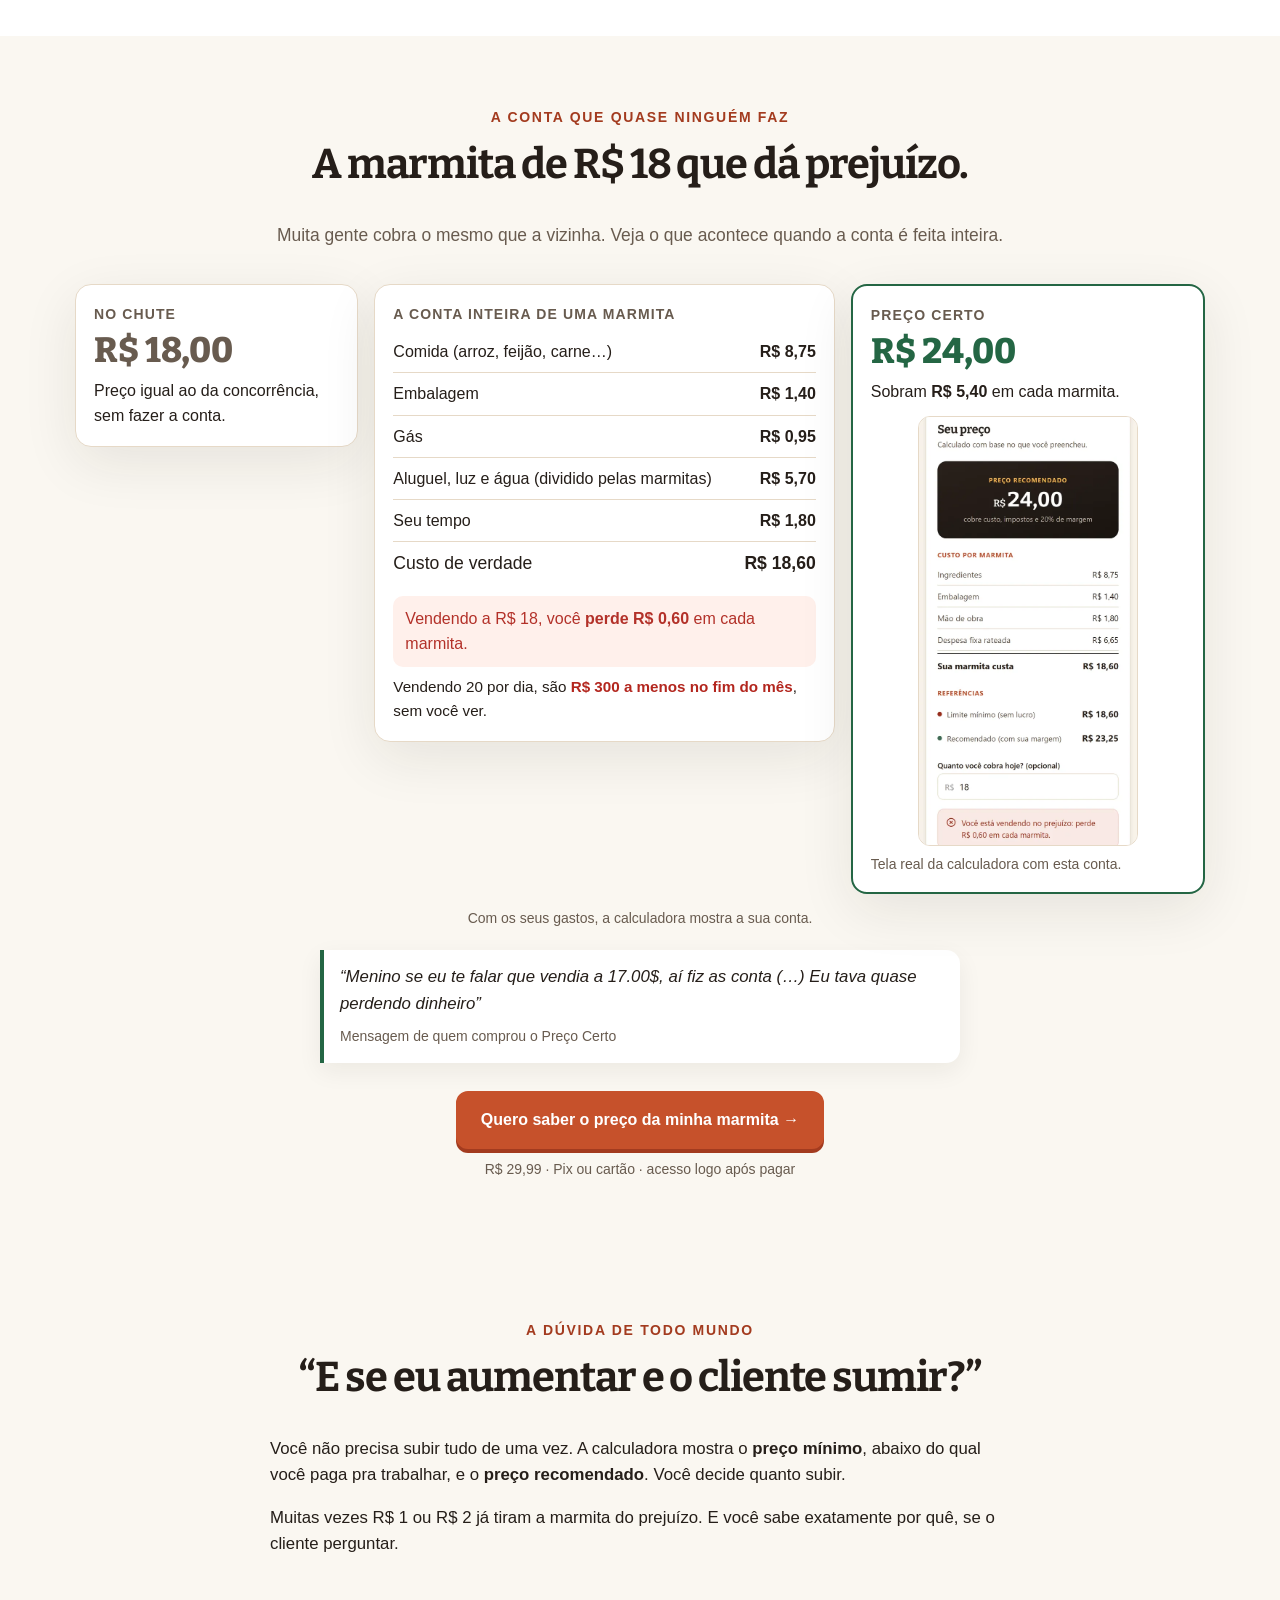
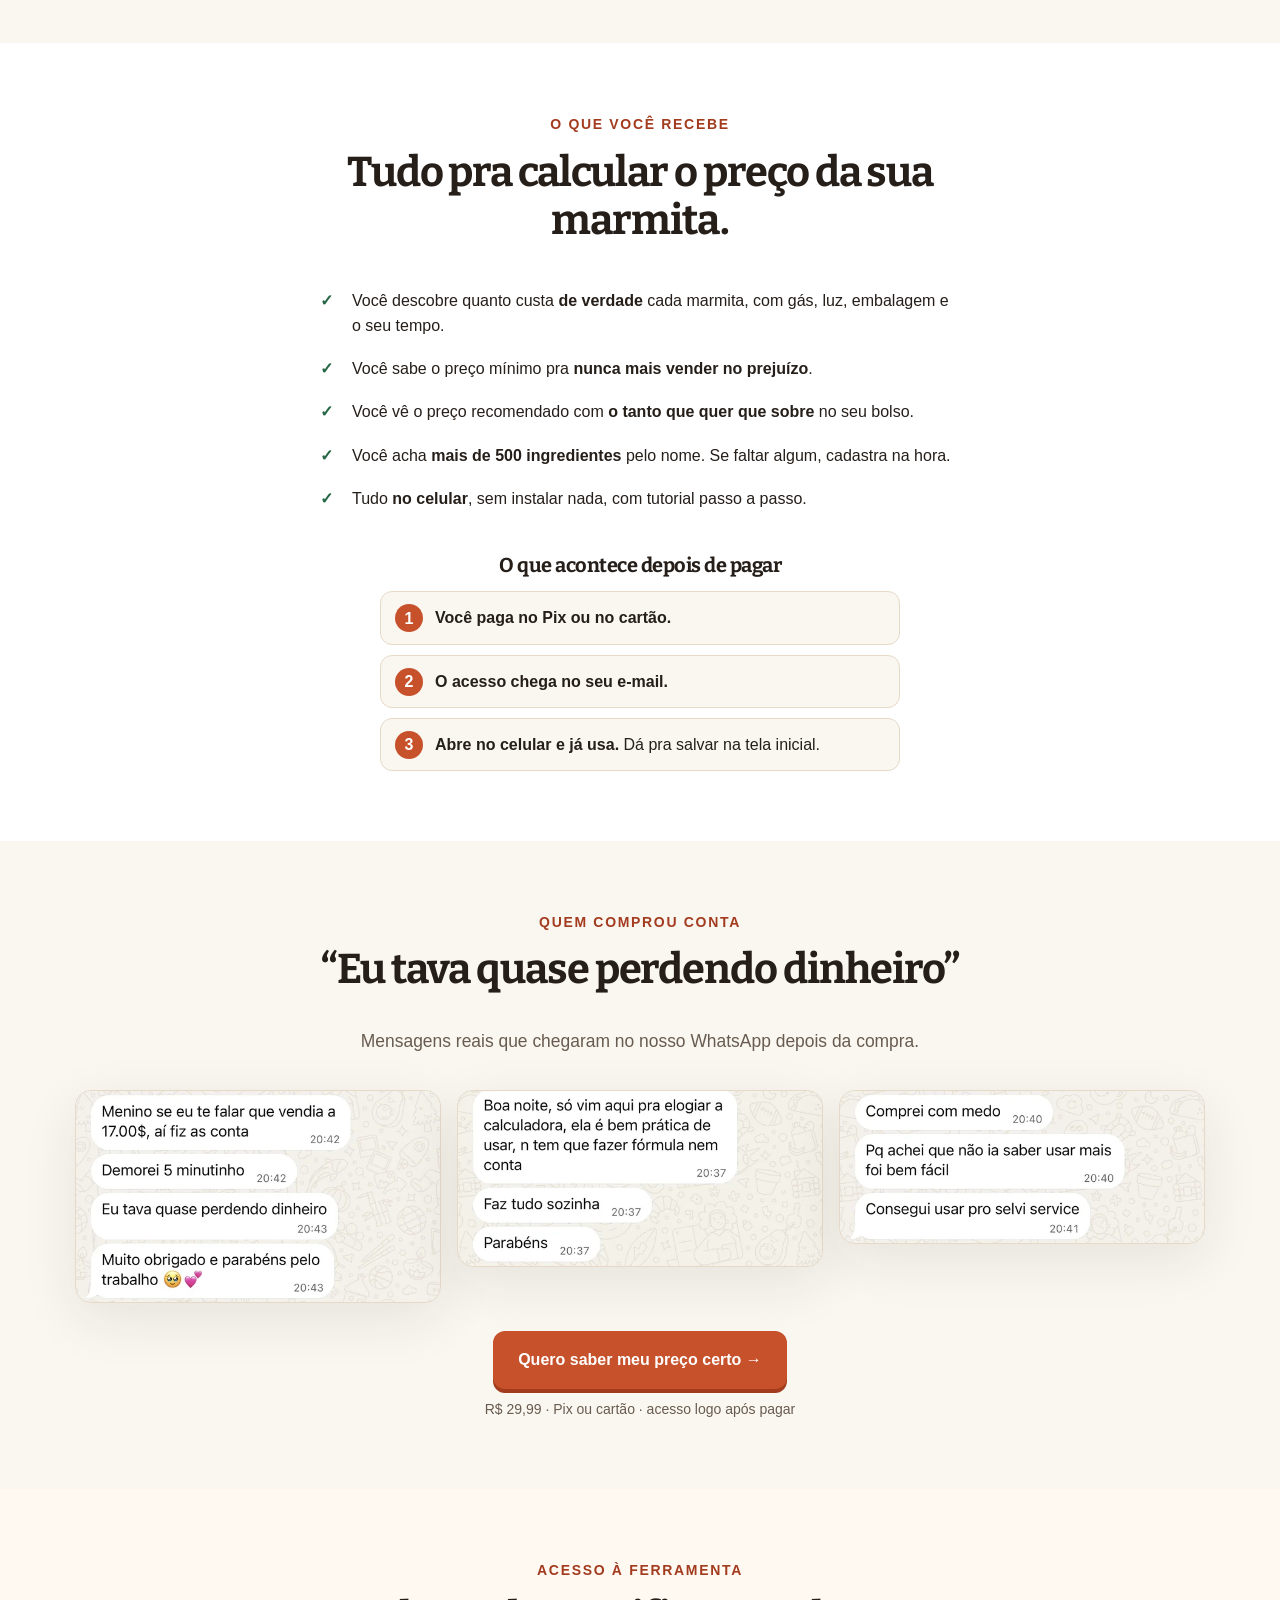
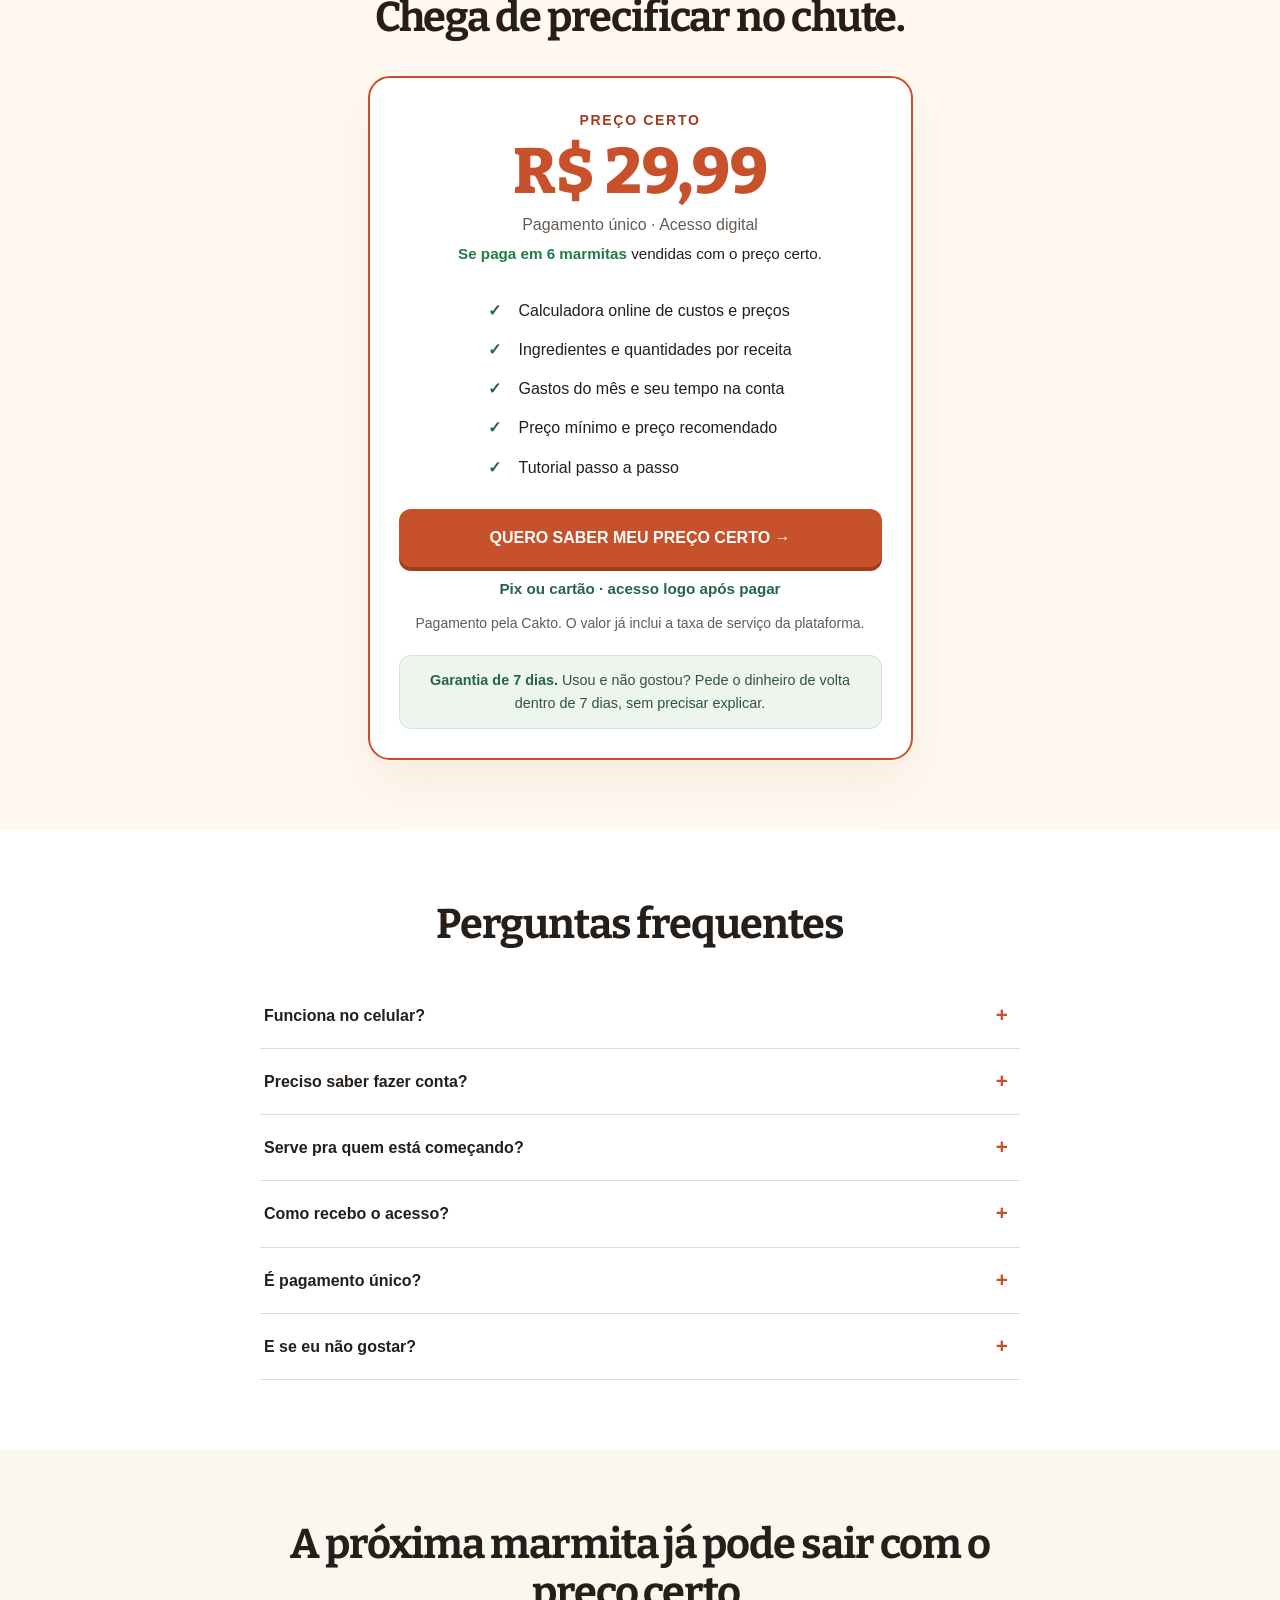
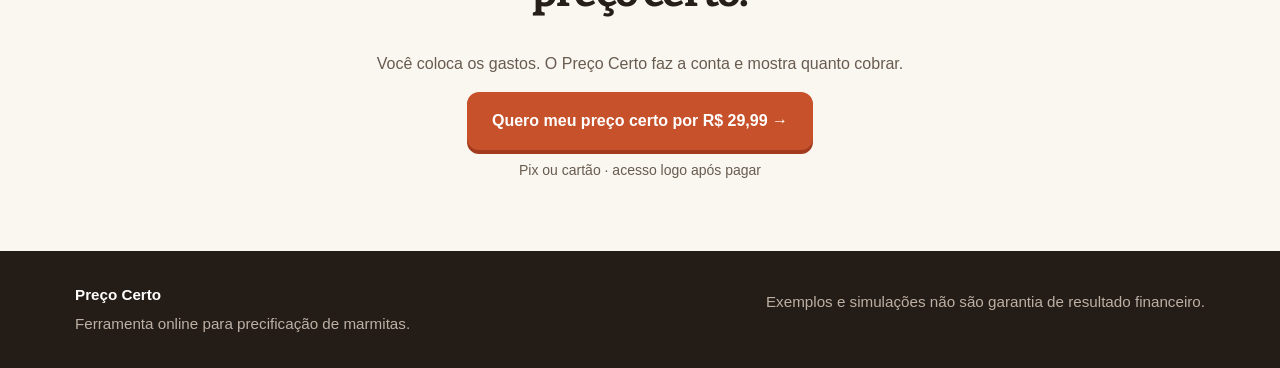
==== commit 435d73ea: "Copy: se paga em 6 marmitas, perda no mês, objeção de subir preço e garantia firme - Preço com âncor" ====
--- a/index.html
+++ b/index.html
@@ -33,12 +33,21 @@
   <!-- End Meta Pixel Code -->
   <!-- Same UTMify configuration as the supplied page, without obfuscation. -->
 <script src="https://cdn.utmify.com.br/scripts/utms/latest.js" async data-utmify-prevent-xcod-sck data-utmify-prevent-subids></script>
+<style>
+.se-paga{margin:6px 0 10px;font-size:.95rem;line-height:1.35}
+.se-paga b{color:#1f7a45}
+.hero-depo{margin:12px 0 0;padding:10px 12px;border-left:3px solid #1f7a45;background:rgba(31,122,69,.07);border-radius:6px;font-size:.92rem;line-height:1.4}
+.hero-depo span{display:block;font-size:.8rem;opacity:.7;margin-top:2px}
+.perde-mes{margin:6px 0 0;font-size:.95rem}
+.perde-mes b{color:#b3261e}
+.objecao p{font-size:1.05rem;line-height:1.55}
+</style>
 </head>
 <body class="page-lp">
   <header class="site-header">
     <div class="wrap">
       <a class="brand" href="./" aria-label="Preço Certo, início"><span class="brand-mark" aria-hidden="true">▦</span>Preço Certo</a>
-      <nav aria-label="Navegação principal"><a href="#como-funciona">Como funciona</a><a href="#exemplo">Exemplo</a><a class="top-action" href="quiz/index.html" data-quizlink data-v="quiz">Diagnóstico grátis ↗</a></nav>
+      <nav aria-label="Navegação principal"><a href="#como-funciona">Como funciona</a><a href="#exemplo">A conta</a><a class="top-action" href="quiz/index.html" data-quizlink data-v="quiz">Diagnóstico grátis ↗</a></nav>
     </div>
   </header>
   <main>
@@ -47,7 +56,7 @@
         <div class="hero2-texto">
           <div class="eyebrow">Para quem vende marmita</div>
           <h1>Você pode estar vendendo marmita <span>no prejuízo</span> sem perceber.</h1>
-          <p class="hero-copy">Ingredientes, embalagem, gás, contas e o seu tempo entram no custo. O <strong>Preço Certo</strong> soma tudo e mostra quanto cobrar.</p>
+          <p class="hero-copy">Ingredientes, embalagem, gás, contas e o seu tempo entram no custo. Você coloca os gastos, <strong>a calculadora faz a conta</strong> e mostra quanto cobrar.</p>
         </div>
         <div class="hero2-video">
           <div class="phone">
@@ -58,9 +67,11 @@
         </div>
         <div class="hero2-compra">
           <div class="preco-linha"><span class="preco-grande">R$ 29,99</span><span class="preco-sub">pagamento único</span></div>
+          <p class="se-paga"><b>Se paga em 6 marmitas</b> com o preço certo.</p>
           <a class="btn btn-block" href="https://pay.cakto.com.br/35dgsa8_1077031" data-checkout="hero">Quero saber meu preço certo →</a>
           <a class="btn btn-outline btn-block" href="quiz/index.html" data-quizlink data-v="quiz">Descobrir se meu preço está certo</a>
           <p class="fineprint">Pix ou cartão · acesso logo após pagar · garantia de 7 dias</p>
+          <p class="hero-depo">“Eu vendia a 17, fiz as conta… <b>tava quase perdendo dinheiro</b>” <span>— cliente do Preço Certo</span></p>
         </div>
       </div>
     </section>
@@ -79,7 +90,7 @@
 
     <section class="section" id="exemplo">
       <div class="wrap">
-        <div class="heading"><div class="eyebrow">Exemplo de cálculo</div><h2>A marmita de R$ 18 que dá prejuízo.</h2><p>Muita gente cobra o mesmo que a vizinha. Veja o que acontece quando a conta é feita inteira.</p></div>
+        <div class="heading"><div class="eyebrow">A conta que quase ninguém faz</div><h2>A marmita de R$ 18 que dá prejuízo.</h2><p>Muita gente cobra o mesmo que a vizinha. Veja o que acontece quando a conta é feita inteira.</p></div>
         <div class="exemplo-grid">
           <div class="conta conta-chute"><span class="conta-rotulo">No chute</span><div class="conta-valor">R$ 18,00</div><p>Preço igual ao da concorrência, sem fazer a conta.</p></div>
           <div class="conta">
@@ -91,17 +102,26 @@
             <div class="l"><span>Seu tempo</span><b>R$ 1,80</b></div>
             <div class="l total"><span>Custo de verdade</span><b>R$ 18,60</b></div>
             <p class="perde">Vendendo a R$ 18, você <b>perde R$ 0,60</b> em cada marmita.</p>
+            <p class="perde-mes">Vendendo 20 por dia, são <b>R$ 300 a menos no fim do mês</b>, sem você ver.</p>
           </div>
           <div class="conta conta-certo">
             <span class="conta-rotulo">Preço certo</span><div class="conta-valor">R$ 24,00</div>
             <p>Sobram <b>R$ 5,40</b> em cada marmita.</p>
-            <img src="assets/calculadora-resultado.689ac0ede9aa.webp" width="600" height="1177" loading="lazy" decoding="async" alt="Tela real da calculadora com este exemplo: custo de R$ 18,60 e preço recomendado de R$ 24,00">
-            <p class="fineprint">Tela real da calculadora com este exemplo.</p>
+            <img src="assets/calculadora-resultado.689ac0ede9aa.webp" width="600" height="1177" loading="lazy" decoding="async" alt="Tela real da calculadora com esta conta: custo de R$ 18,60 e preço recomendado de R$ 24,00">
+            <p class="fineprint">Tela real da calculadora com esta conta.</p>
           </div>
         </div>
-        <p class="fineprint center">Valores de exemplo. O seu resultado depende dos seus gastos.</p>
+        <p class="fineprint center">Com os seus gastos, a calculadora mostra a sua conta.</p>
         <blockquote class="depo-frase"><p>“Menino se eu te falar que vendia a 17.00$, aí fiz as conta (…) Eu tava quase perdendo dinheiro”</p><cite>Mensagem de quem comprou o Preço Certo</cite></blockquote>
         <div class="cta-bloco"><a class="btn" href="https://pay.cakto.com.br/35dgsa8_1077031" data-checkout="exemplo">Quero saber o preço da minha marmita →</a><p class="fineprint micro">R$ 29,99 · Pix ou cartão · acesso logo após pagar</p></div>
+      </div>
+    </section>
+
+    <section class="section objecao" id="medo-de-subir">
+      <div class="wrap narrow">
+        <div class="heading"><div class="eyebrow">A dúvida de todo mundo</div><h2>“E se eu aumentar e o cliente sumir?”</h2></div>
+        <p>Você não precisa subir tudo de uma vez. A calculadora mostra o <b>preço mínimo</b>, abaixo do qual você paga pra trabalhar, e o <b>preço recomendado</b>. Você decide quanto subir.</p>
+        <p>Muitas vezes R$ 1 ou R$ 2 já tiram a marmita do prejuízo. E você sabe exatamente por quê, se o cliente perguntar.</p>
       </div>
     </section>
 
@@ -109,11 +129,11 @@
       <div class="wrap narrow">
         <div class="heading"><div class="eyebrow">O que você recebe</div><h2>Tudo pra calcular o preço da sua marmita.</h2></div>
         <ul class="list-check recebe-lista">
-          <li><b>Calculadora Preço Certo</b>: abre no navegador do celular, sem instalar nada.</li>
-          <li><b>Mais de 500 ingredientes</b> pra buscar pelo nome. Se faltar algum, você cadastra.</li>
-          <li><b>Gastos do mês e seu tempo</b> entram na conta de cada marmita.</li>
-          <li><b>Preço mínimo e preço recomendado</b> com o tanto que você quer que sobre.</li>
-          <li><b>Tutorial passo a passo</b>.</li>
+          <li>Você descobre quanto custa <b>de verdade</b> cada marmita, com gás, luz, embalagem e o seu tempo.</li>
+          <li>Você sabe o preço mínimo pra <b>nunca mais vender no prejuízo</b>.</li>
+          <li>Você vê o preço recomendado com <b>o tanto que quer que sobre</b> no seu bolso.</li>
+          <li>Você acha <b>mais de 500 ingredientes</b> pelo nome. Se faltar algum, cadastra na hora.</li>
+          <li>Tudo <b>no celular</b>, sem instalar nada, com tutorial passo a passo.</li>
         </ul>
         <h3 class="depois-titulo">O que acontece depois de pagar</h3>
         <ol class="depois">
@@ -151,6 +171,7 @@
           <span class="eyebrow">Preço Certo</span>
           <div class="price">R$ 29,99</div>
           <p class="muted" style="margin-bottom:7px">Pagamento único · Acesso digital</p>
+          <p class="se-paga"><b>Se paga em 6 marmitas</b> vendidas com o preço certo.</p>
           <ul class="list-check">
             <li>Calculadora online de custos e preços</li>
             <li>Ingredientes e quantidades por receita</li>
@@ -161,7 +182,7 @@
           <a class="btn btn-block" href="https://pay.cakto.com.br/35dgsa8_1077031" data-checkout="oferta">QUERO SABER MEU PREÇO CERTO →</a>
           <p class="micro-oferta">Pix ou cartão · acesso logo após pagar</p>
           <p class="fineprint" style="margin:12px 0 0">Pagamento pela Cakto. O valor já inclui a taxa de serviço da plataforma.</p>
-          <div class="price-note"><b>Garantia de 7 dias.</b> Você pode experimentar a ferramenta e solicitar reembolso dentro do prazo, conforme as condições do checkout.</div>
+          <div class="price-note"><b>Garantia de 7 dias.</b> Usou e não gostou? Pede o dinheiro de volta dentro de 7 dias, sem precisar explicar.</div>
         </div>
       </div>
     </section>
@@ -175,7 +196,7 @@
           <details><summary>Serve pra quem está começando?</summary><p>Sim. Dá pra usar os gastos que você já tem ou os que pretende ter e ver quanto cobrar antes de começar a vender.</p></details>
           <details><summary>Como recebo o acesso?</summary><p>Assim que o pagamento é aprovado, o acesso chega no e-mail que você colocou na compra. Confira também a caixa de spam.</p></details>
           <details><summary>É pagamento único?</summary><p>Sim. É um pagamento só, de R$ 29,99, sem mensalidade. Confira o total no checkout antes de pagar.</p></details>
-          <details><summary>E se eu não gostar?</summary><p>Você tem garantia de 7 dias: pode experimentar a ferramenta e pedir o reembolso dentro do prazo, conforme as condições do checkout.</p></details>
+          <details><summary>E se eu não gostar?</summary><p>Você tem 7 dias de garantia. Usou e não gostou, pede o dinheiro de volta, sem precisar explicar.</p></details>
         </div>
       </div>
     </section>
@@ -186,7 +207,7 @@
   </main>
   <footer><div class="wrap"><div><strong style="color:#fff">Preço Certo</strong><p style="margin:5px 0 0">Ferramenta online para precificação de marmitas.</p></div><div><a href="quiz/index.html" data-quizlink data-v="quiz">Diagnóstico gratuito</a><p style="margin:7px 0 0">Exemplos e simulações não são garantia de resultado financeiro.</p></div></div></footer>
   <div class="mobile-sticky" id="mobile-sticky"><a class="btn" href="https://pay.cakto.com.br/35dgsa8_1077031" data-checkout="sticky">Quero meu preço certo · R$ 29,99 →</a><div class="tiny">Pix ou cartão · acesso logo após pagar</div></div>
-  <script src="assets/site.0965896c9231.js" defer></script>
+  <script src="assets/site.d5f2d7bdfc9c.js" defer></script>
 
   <noscript><img decoding="async" height="1" width="1" style="display:none"
     src="https://www.facebook.com/tr?id=1121235693689365&ev=PageView&noscript=1"
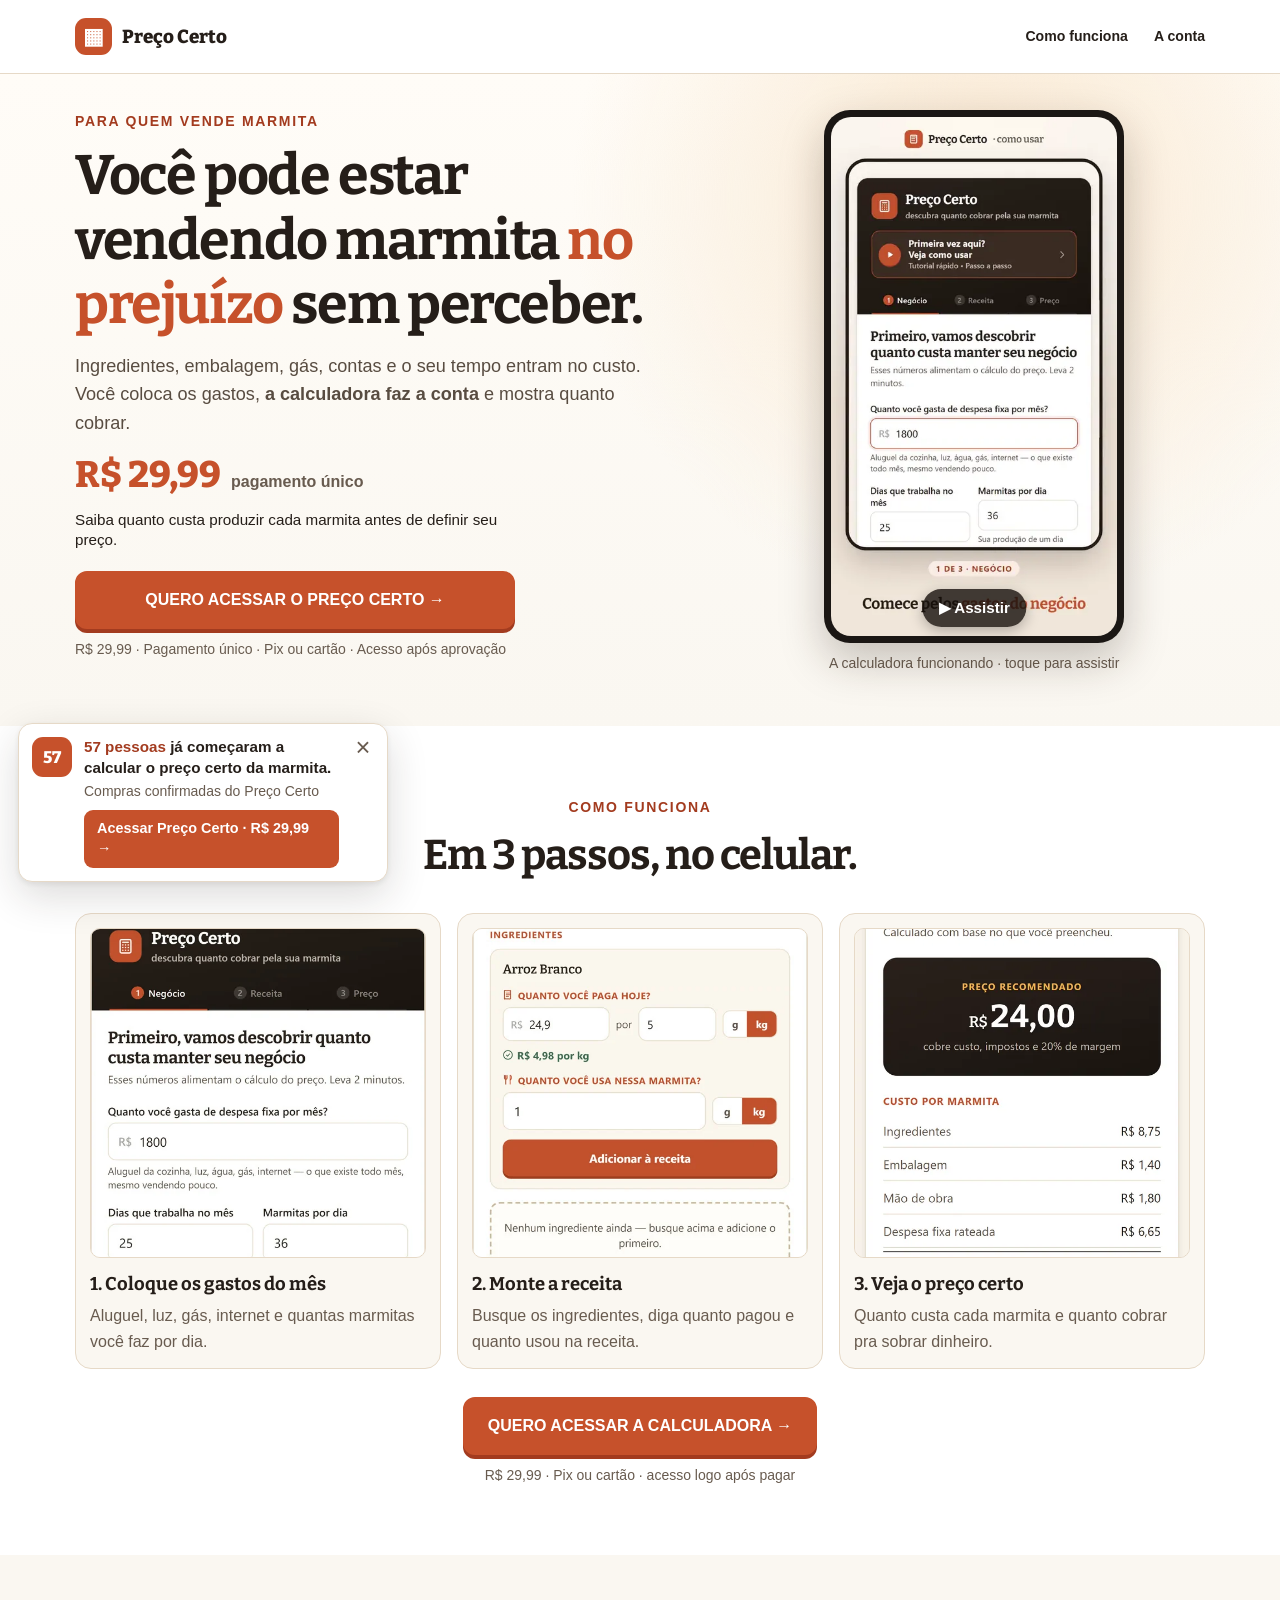
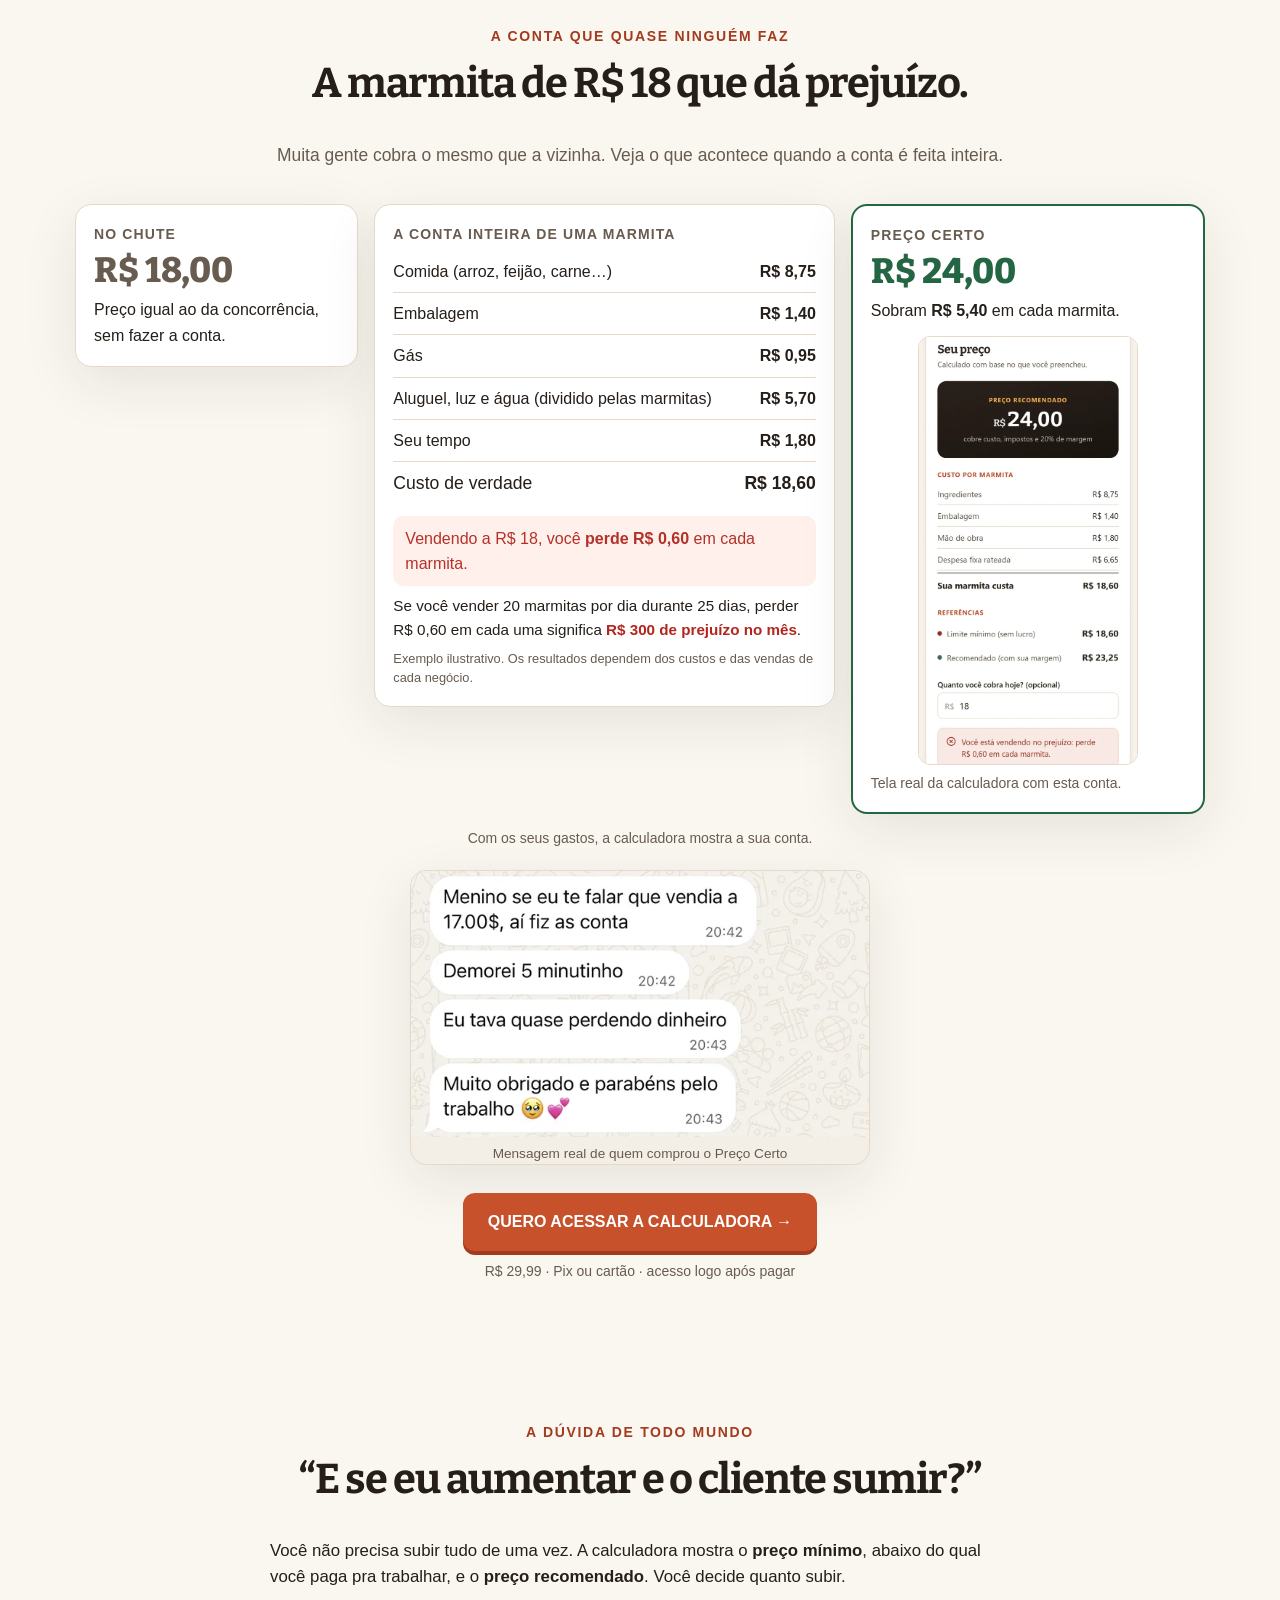
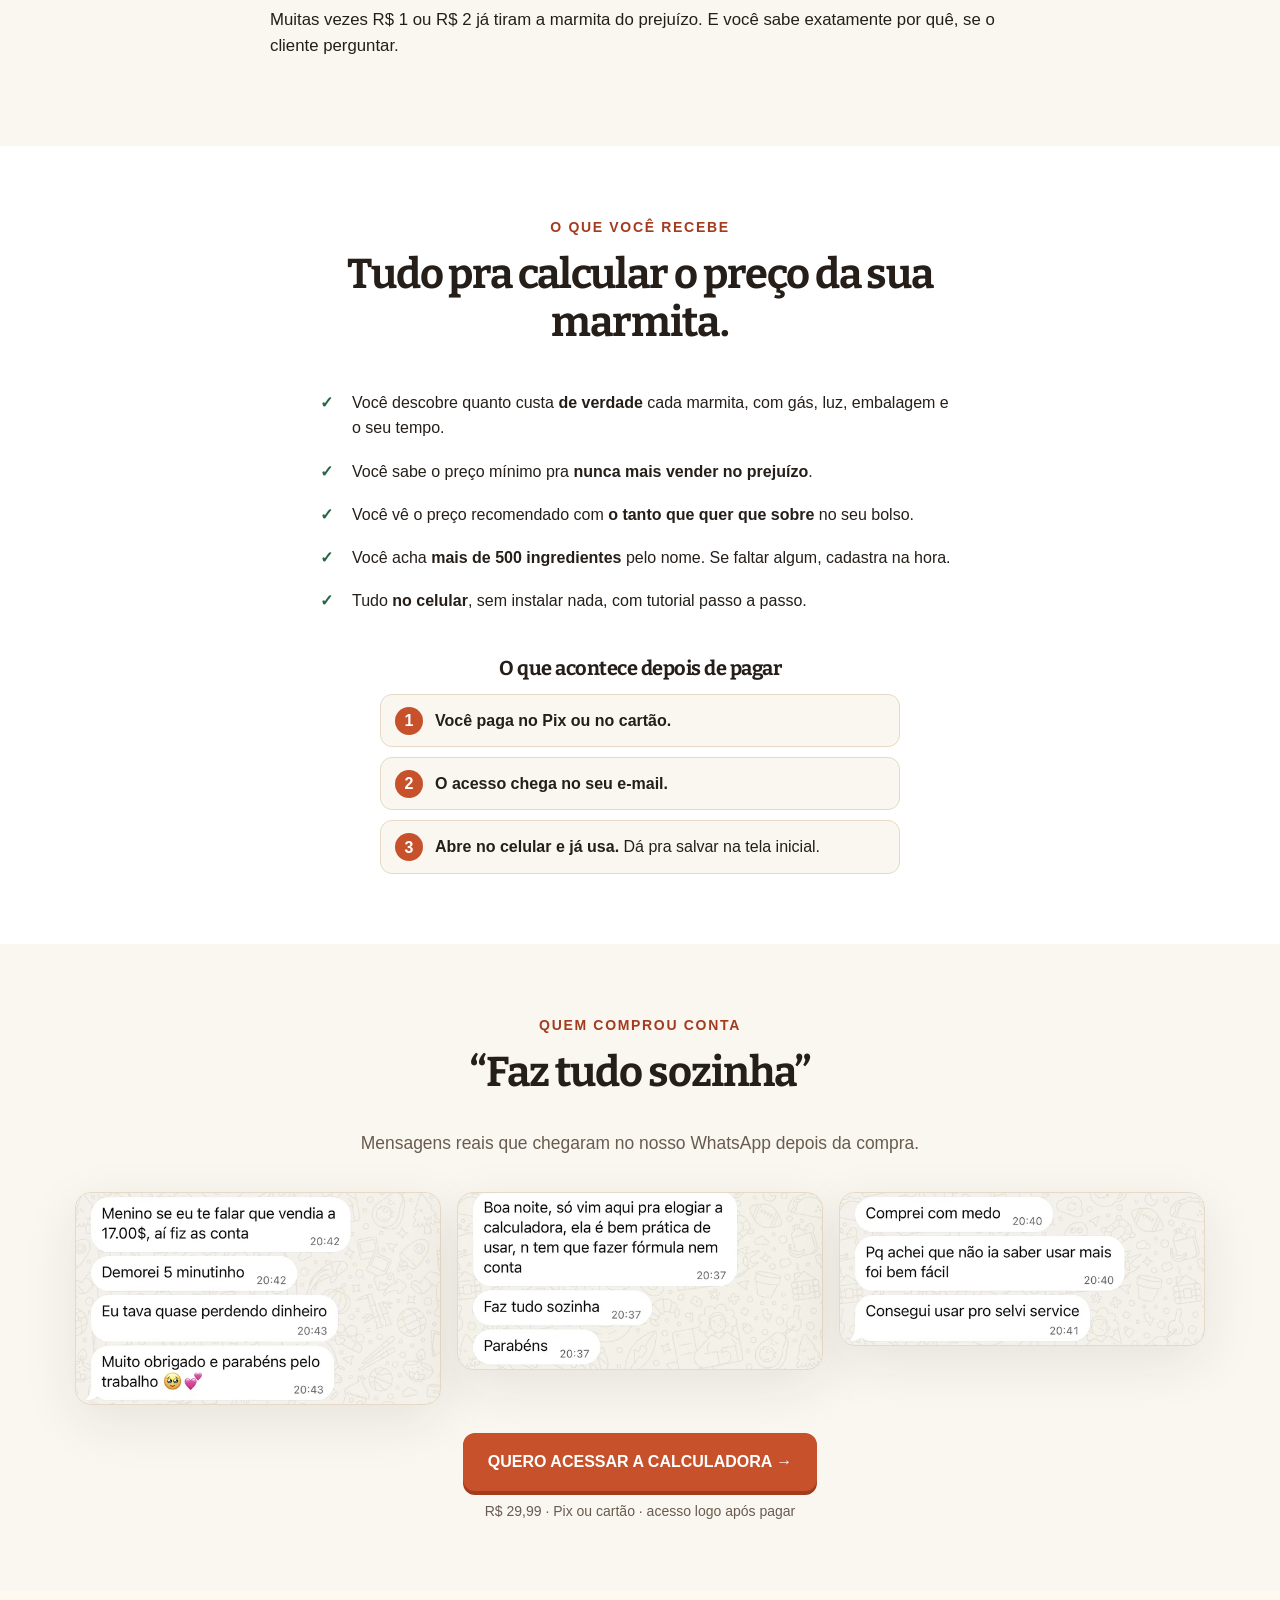
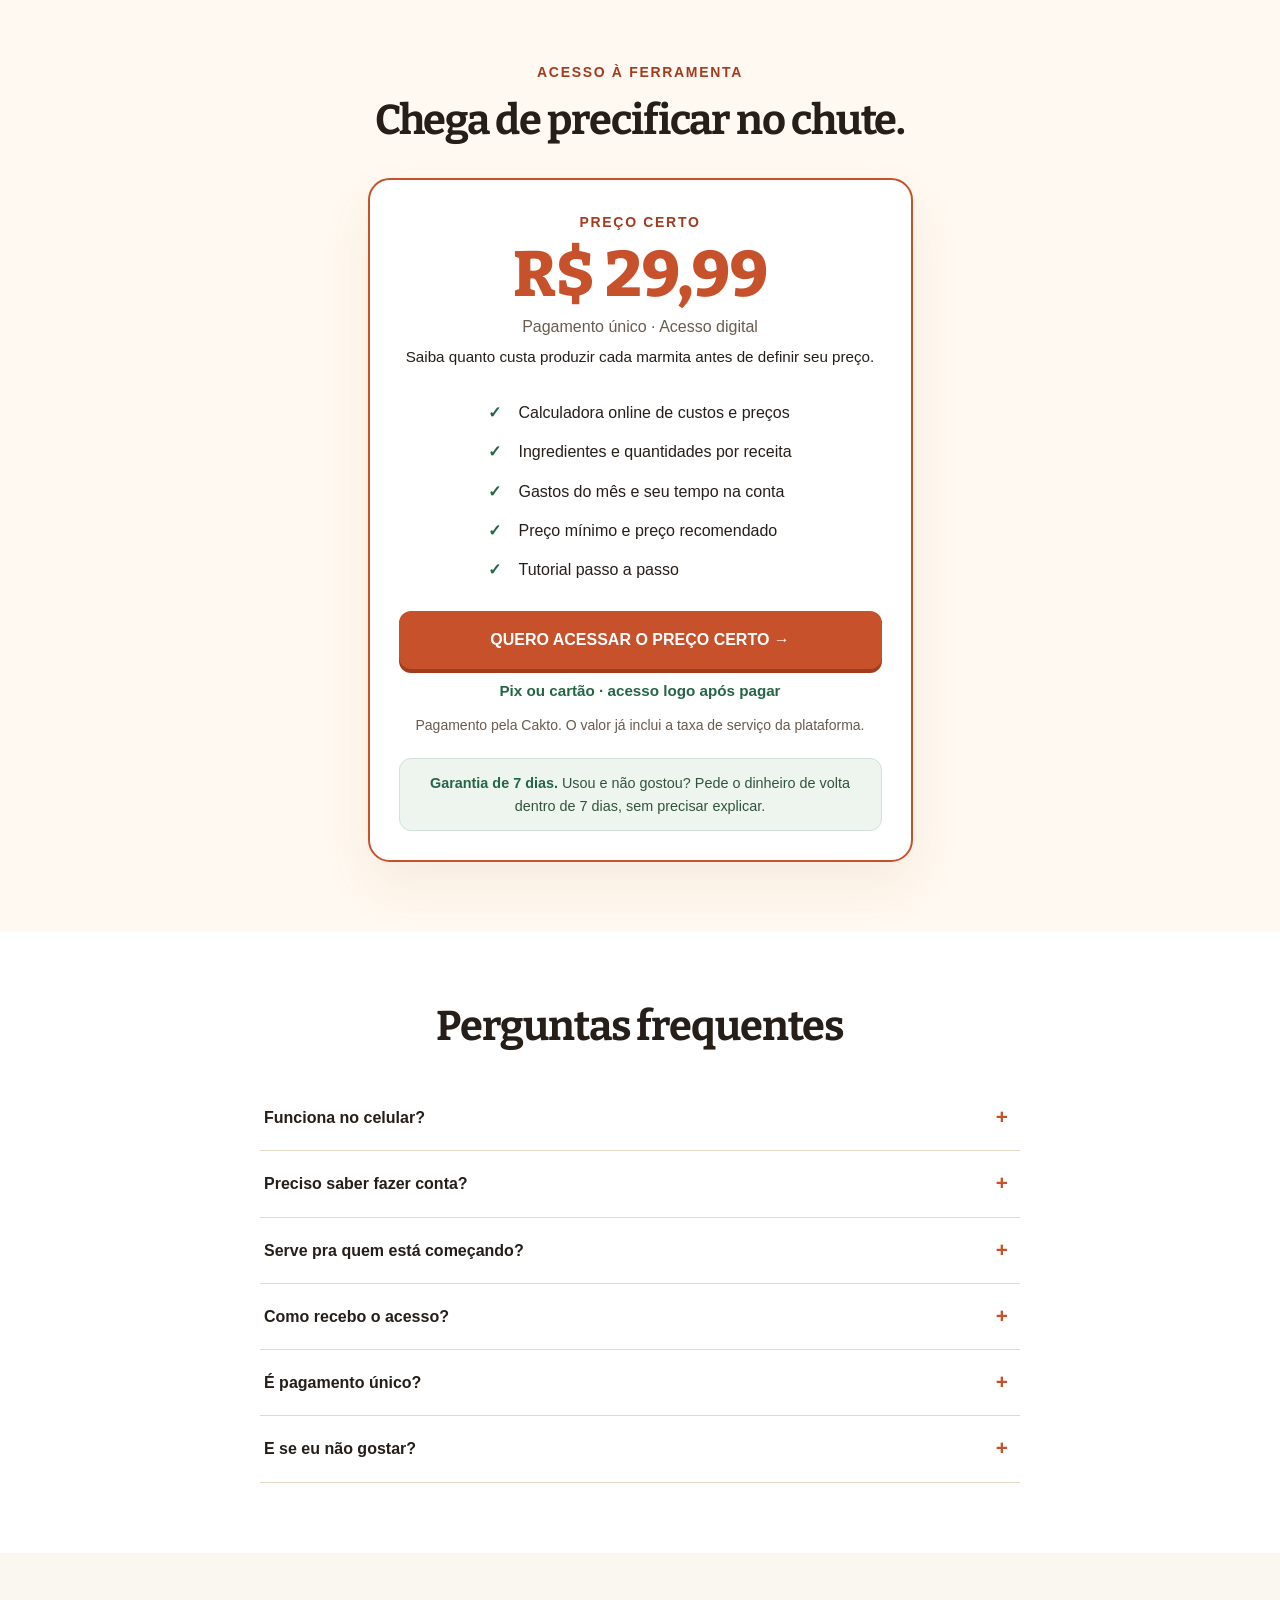
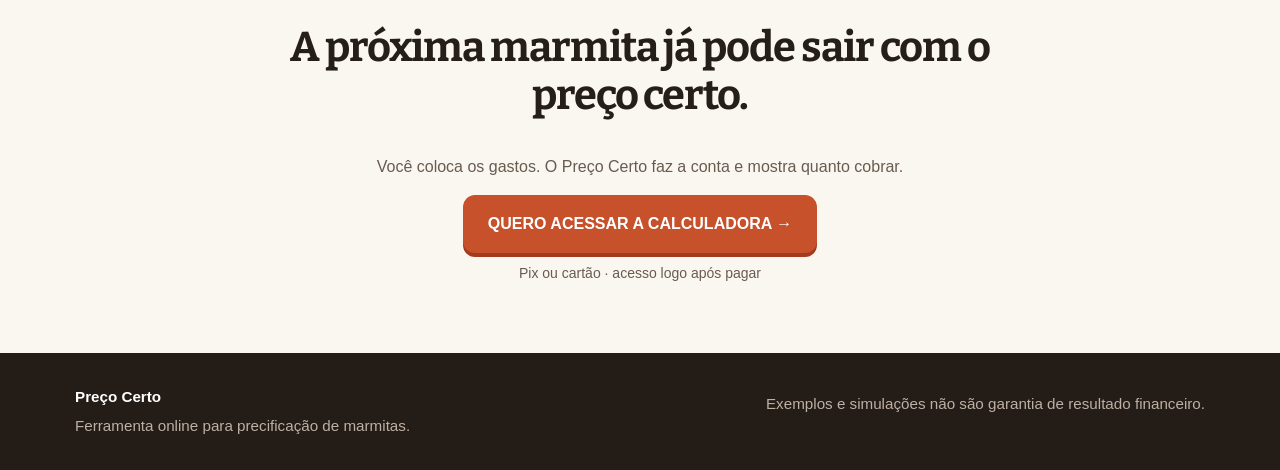
==== commit 99b7e5b8: "LP: botões de acesso, sem promessa de retorno, conta do mês clara e versão só pela URL - 7 botões de" ====
--- a/index.html
+++ b/index.html
@@ -7,8 +7,8 @@
   <link rel="icon" href="data:image/svg+xml,%3Csvg xmlns='http://www.w3.org/2000/svg' viewBox='0 0 32 32'%3E%3Crect width='32' height='32' rx='8' fill='%23c6512b'/%3E%3Cpath d='M9 12h14M9 20h14' stroke='%23fff' stroke-width='3' stroke-linecap='round'/%3E%3C/svg%3E">
   <meta name="description" content="Você pode estar vendendo marmita no prejuízo sem perceber. O Preço Certo soma ingredientes, embalagem, gás, contas e seu tempo e mostra quanto cobrar.">
   <title>Preço Certo | Descubra quanto cobrar por cada marmita</title>
-  <!-- Versão da página: sem parâmetro = direta; ?v=quiz = mostra as entradas do diagnóstico. Guardada na sessão. -->
-  <script>try{var v=new URLSearchParams(location.search).get('v');if(v==='quiz'||v==='direta')sessionStorage.setItem('pc_variant',v);else v=sessionStorage.getItem('pc_variant');if(v==='quiz')document.documentElement.className+=' v-quiz';}catch(e){}</script>
+  <!-- Versão da página: sem parâmetro ou ?v=direta = direta; ?v=quiz = mostra as entradas do diagnóstico. Só a URL decide (nada fica guardado na sessão). -->
+  <script>try{sessionStorage.removeItem('pc_variant');}catch(e){}try{if(new URLSearchParams(location.search).get('v')==='quiz')document.documentElement.className+=' v-quiz';}catch(e){}</script>
   <link rel="preload" as="image" href="assets/demonstracao-capa-calculadora.23964df41b92.webp" fetchpriority="high">
   <link rel="preload" as="font" href="assets/bitter-latin.0efe0fbe6068.woff2" type="font/woff2" crossorigin>
 <link rel="stylesheet" href="assets/styles.5d16938fff0f.css">
@@ -35,9 +35,11 @@
 <script src="https://cdn.utmify.com.br/scripts/utms/latest.js" async data-utmify-prevent-xcod-sck data-utmify-prevent-subids></script>
 <style>
 .se-paga{margin:6px 0 10px;font-size:.95rem;line-height:1.35}
-.se-paga b{color:#1f7a45}
-.hero-depo{margin:12px 0 0;padding:10px 12px;border-left:3px solid #1f7a45;background:rgba(31,122,69,.07);border-radius:6px;font-size:.92rem;line-height:1.4}
-.hero-depo span{display:block;font-size:.8rem;opacity:.7;margin-top:2px}
+.nota-ilustrativa{margin:6px 0 0;font-size:.8rem}
+.depo-destaque{margin:22px auto 0;max-width:460px}
+.depo-destaque figcaption{text-align:center;font-size:.85rem;color:var(--muted);margin-top:6px}
+@media(max-width:600px){.hero2-compra .btn{font-size:.95rem;letter-spacing:0}.page-lp{padding-bottom:calc(108px + env(safe-area-inset-bottom))}}
+@media(max-width:380px){.hero2-compra .btn{font-size:.88rem;padding:12px 8px}.hero2-compra .se-paga{font-size:.85rem}}
 .perde-mes{margin:6px 0 0;font-size:.95rem}
 .perde-mes b{color:#b3261e}
 .objecao p{font-size:1.05rem;line-height:1.55}
@@ -67,11 +69,10 @@
         </div>
         <div class="hero2-compra">
           <div class="preco-linha"><span class="preco-grande">R$ 29,99</span><span class="preco-sub">pagamento único</span></div>
-          <p class="se-paga"><b>Se paga em 6 marmitas</b> com o preço certo.</p>
-          <a class="btn btn-block" href="https://pay.cakto.com.br/35dgsa8_1077031" data-checkout="hero">Quero saber meu preço certo →</a>
+          <p class="se-paga">Saiba quanto custa produzir cada marmita antes de definir seu preço.</p>
+          <a class="btn btn-block" href="https://pay.cakto.com.br/35dgsa8_1077031" data-checkout="hero">QUERO ACESSAR O PREÇO CERTO →</a>
           <a class="btn btn-outline btn-block" href="quiz/index.html" data-quizlink data-v="quiz">Descobrir se meu preço está certo</a>
-          <p class="fineprint">Pix ou cartão · acesso logo após pagar · garantia de 7 dias</p>
-          <p class="hero-depo">“Eu vendia a 17, fiz as conta… <b>tava quase perdendo dinheiro</b>” <span>— cliente do Preço Certo</span></p>
+          <p class="fineprint">R$ 29,99 · Pagamento único · Pix ou cartão · Acesso após aprovação</p>
         </div>
       </div>
     </section>
@@ -84,7 +85,7 @@
           <li><img src="assets/demo-3-quantidade.86855942c0c7.webp" width="600" height="865" loading="lazy" decoding="async" alt="Tela real: quanto pagou e quanto usou de cada ingrediente"><div><b>2. Monte a receita</b><p>Busque os ingredientes, diga quanto pagou e quanto usou na receita.</p></div></li>
           <li><img src="assets/calculadora-resultado.689ac0ede9aa.webp" width="600" height="1177" loading="lazy" decoding="async" alt="Tela real: custo de cada marmita e preço recomendado"><div><b>3. Veja o preço certo</b><p>Quanto custa cada marmita e quanto cobrar pra sobrar dinheiro.</p></div></li>
         </ol>
-        <div class="cta-bloco"><a class="btn" href="https://pay.cakto.com.br/35dgsa8_1077031" data-checkout="passos">Quero calcular minhas marmitas →</a><p class="fineprint micro">R$ 29,99 · Pix ou cartão · acesso logo após pagar</p></div>
+        <div class="cta-bloco"><a class="btn" href="https://pay.cakto.com.br/35dgsa8_1077031" data-checkout="passos">QUERO ACESSAR A CALCULADORA →</a><p class="fineprint micro">R$ 29,99 · Pix ou cartão · acesso logo após pagar</p></div>
       </div>
     </section>
 
@@ -102,7 +103,8 @@
             <div class="l"><span>Seu tempo</span><b>R$ 1,80</b></div>
             <div class="l total"><span>Custo de verdade</span><b>R$ 18,60</b></div>
             <p class="perde">Vendendo a R$ 18, você <b>perde R$ 0,60</b> em cada marmita.</p>
-            <p class="perde-mes">Vendendo 20 por dia, são <b>R$ 300 a menos no fim do mês</b>, sem você ver.</p>
+            <p class="perde-mes">Se você vender 20 marmitas por dia durante 25 dias, perder R$ 0,60 em cada uma significa <b>R$ 300 de prejuízo no mês</b>.</p>
+            <p class="fineprint nota-ilustrativa">Exemplo ilustrativo. Os resultados dependem dos custos e das vendas de cada negócio.</p>
           </div>
           <div class="conta conta-certo">
             <span class="conta-rotulo">Preço certo</span><div class="conta-valor">R$ 24,00</div>
@@ -112,8 +114,8 @@
           </div>
         </div>
         <p class="fineprint center">Com os seus gastos, a calculadora mostra a sua conta.</p>
-        <blockquote class="depo-frase"><p>“Menino se eu te falar que vendia a 17.00$, aí fiz as conta (…) Eu tava quase perdendo dinheiro”</p><cite>Mensagem de quem comprou o Preço Certo</cite></blockquote>
-        <div class="cta-bloco"><a class="btn" href="https://pay.cakto.com.br/35dgsa8_1077031" data-checkout="exemplo">Quero saber o preço da minha marmita →</a><p class="fineprint micro">R$ 29,99 · Pix ou cartão · acesso logo após pagar</p></div>
+        <figure class="depo depo-destaque"><img src="assets/depoimento-3.22cd3ffe77a3.webp" width="600" height="348" loading="lazy" decoding="async" alt="Mensagem no WhatsApp: Menino se eu te falar que vendia a 17.00$, aí fiz as conta. Demorei 5 minutinho. Eu tava quase perdendo dinheiro. Muito obrigado e parabéns pelo trabalho."><figcaption>Mensagem real de quem comprou o Preço Certo</figcaption></figure>
+        <div class="cta-bloco"><a class="btn" href="https://pay.cakto.com.br/35dgsa8_1077031" data-checkout="exemplo">QUERO ACESSAR A CALCULADORA →</a><p class="fineprint micro">R$ 29,99 · Pix ou cartão · acesso logo após pagar</p></div>
       </div>
     </section>
 
@@ -147,13 +149,13 @@
     <!-- Depoimentos reais: prints de WhatsApp enviados por compradores (sem nome nem número). -->
     <section class="section" id="depoimentos">
       <div class="wrap">
-        <div class="heading"><div class="eyebrow">Quem comprou conta</div><h2>“Eu tava quase perdendo dinheiro”</h2><p>Mensagens reais que chegaram no nosso WhatsApp depois da compra.</p></div>
+        <div class="heading"><div class="eyebrow">Quem comprou conta</div><h2>“Faz tudo sozinha”</h2><p>Mensagens reais que chegaram no nosso WhatsApp depois da compra.</p></div>
         <div class="depo-grid">
           <figure class="depo"><img src="assets/depoimento-3.22cd3ffe77a3.webp" width="600" height="348" loading="lazy" decoding="async" alt="Mensagem no WhatsApp: Menino se eu te falar que vendia a 17.00$, aí fiz as conta. Demorei 5 minutinho. Eu tava quase perdendo dinheiro. Muito obrigado e parabéns pelo trabalho."></figure>
           <figure class="depo"><img src="assets/depoimento-1.ff683cf8d78d.webp" width="600" height="290" loading="lazy" decoding="async" alt="Mensagem no WhatsApp: Boa noite, só vim aqui pra elogiar a calculadora, ela é bem prática de usar, n tem que fazer fórmula nem conta. Faz tudo sozinha. Parabéns."></figure>
           <figure class="depo"><img src="assets/depoimento-2.f84a3c30df0d.webp" width="600" height="251" loading="lazy" decoding="async" alt="Mensagem no WhatsApp: Comprei com medo. Pq achei que não ia saber usar mais foi bem fácil. Consegui usar pro selvi service."></figure>
         </div>
-        <div class="cta-bloco"><a class="btn" href="https://pay.cakto.com.br/35dgsa8_1077031" data-checkout="depoimentos">Quero saber meu preço certo →</a><p class="fineprint micro">R$ 29,99 · Pix ou cartão · acesso logo após pagar</p></div>
+        <div class="cta-bloco"><a class="btn" href="https://pay.cakto.com.br/35dgsa8_1077031" data-checkout="depoimentos">QUERO ACESSAR A CALCULADORA →</a><p class="fineprint micro">R$ 29,99 · Pix ou cartão · acesso logo após pagar</p></div>
       </div>
     </section>
 
@@ -171,7 +173,7 @@
           <span class="eyebrow">Preço Certo</span>
           <div class="price">R$ 29,99</div>
           <p class="muted" style="margin-bottom:7px">Pagamento único · Acesso digital</p>
-          <p class="se-paga"><b>Se paga em 6 marmitas</b> vendidas com o preço certo.</p>
+          <p class="se-paga">Saiba quanto custa produzir cada marmita antes de definir seu preço.</p>
           <ul class="list-check">
             <li>Calculadora online de custos e preços</li>
             <li>Ingredientes e quantidades por receita</li>
@@ -179,7 +181,7 @@
             <li>Preço mínimo e preço recomendado</li>
             <li>Tutorial passo a passo</li>
           </ul>
-          <a class="btn btn-block" href="https://pay.cakto.com.br/35dgsa8_1077031" data-checkout="oferta">QUERO SABER MEU PREÇO CERTO →</a>
+          <a class="btn btn-block" href="https://pay.cakto.com.br/35dgsa8_1077031" data-checkout="oferta">QUERO ACESSAR O PREÇO CERTO →</a>
           <p class="micro-oferta">Pix ou cartão · acesso logo após pagar</p>
           <p class="fineprint" style="margin:12px 0 0">Pagamento pela Cakto. O valor já inclui a taxa de serviço da plataforma.</p>
           <div class="price-note"><b>Garantia de 7 dias.</b> Usou e não gostou? Pede o dinheiro de volta dentro de 7 dias, sem precisar explicar.</div>
@@ -202,12 +204,12 @@
     </section>
 
     <section class="section center">
-      <div class="wrap narrow"><h2>A próxima marmita já pode sair com o preço certo.</h2><p class="muted">Você coloca os gastos. O Preço Certo faz a conta e mostra quanto cobrar.</p><a class="btn" href="https://pay.cakto.com.br/35dgsa8_1077031" data-checkout="final">Quero meu preço certo por R$ 29,99 →</a><p class="fineprint micro">Pix ou cartão · acesso logo após pagar</p></div>
+      <div class="wrap narrow"><h2>A próxima marmita já pode sair com o preço certo.</h2><p class="muted">Você coloca os gastos. O Preço Certo faz a conta e mostra quanto cobrar.</p><a class="btn" href="https://pay.cakto.com.br/35dgsa8_1077031" data-checkout="final">QUERO ACESSAR A CALCULADORA →</a><p class="fineprint micro">Pix ou cartão · acesso logo após pagar</p></div>
     </section>
   </main>
   <footer><div class="wrap"><div><strong style="color:#fff">Preço Certo</strong><p style="margin:5px 0 0">Ferramenta online para precificação de marmitas.</p></div><div><a href="quiz/index.html" data-quizlink data-v="quiz">Diagnóstico gratuito</a><p style="margin:7px 0 0">Exemplos e simulações não são garantia de resultado financeiro.</p></div></div></footer>
-  <div class="mobile-sticky" id="mobile-sticky"><a class="btn" href="https://pay.cakto.com.br/35dgsa8_1077031" data-checkout="sticky">Quero meu preço certo · R$ 29,99 →</a><div class="tiny">Pix ou cartão · acesso logo após pagar</div></div>
-  <script src="assets/site.d5f2d7bdfc9c.js" defer></script>
+  <div class="mobile-sticky" id="mobile-sticky"><a class="btn" href="https://pay.cakto.com.br/35dgsa8_1077031" data-checkout="sticky">ACESSAR PREÇO CERTO · R$ 29,99 →</a><div class="tiny">Pix ou cartão · acesso logo após pagar</div></div>
+  <script src="assets/site.cad4f55ca98c.js" defer></script>
 
   <noscript><img decoding="async" height="1" width="1" style="display:none"
     src="https://www.facebook.com/tr?id=1121235693689365&ev=PageView&noscript=1"
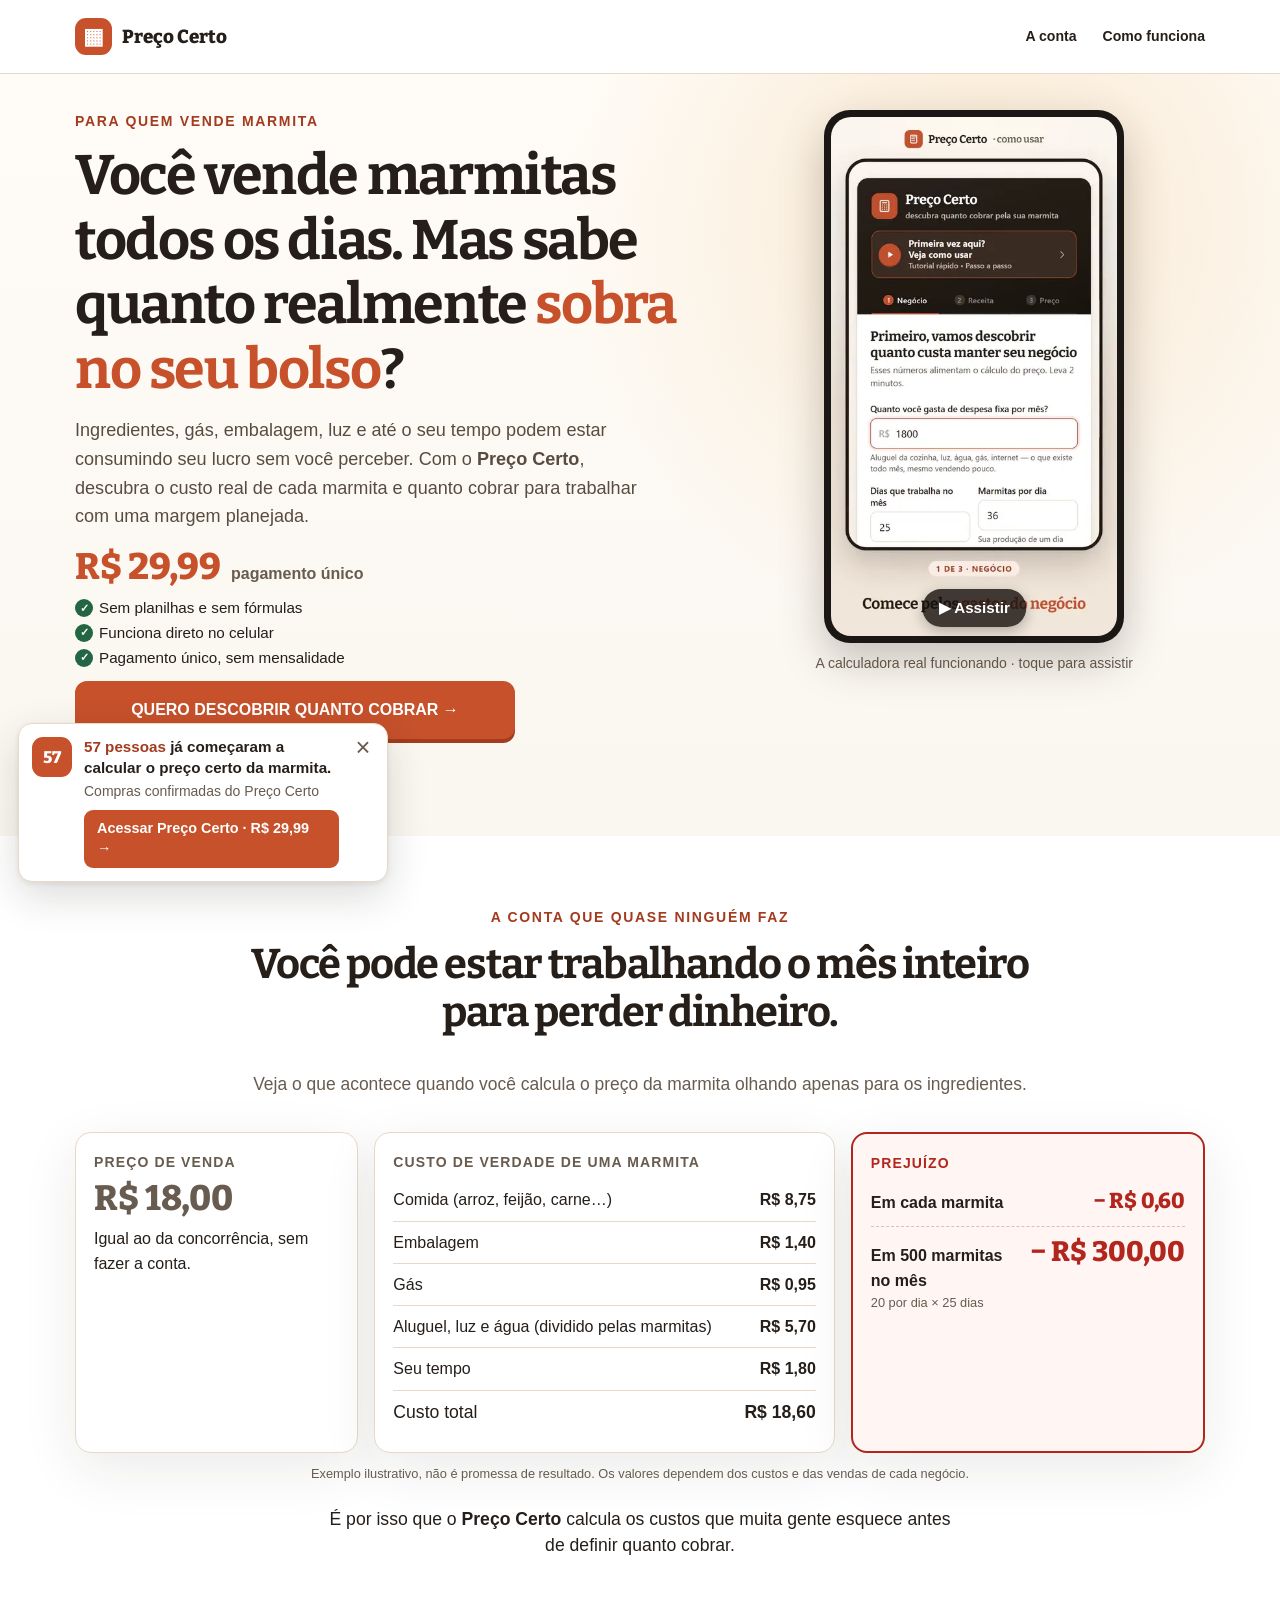
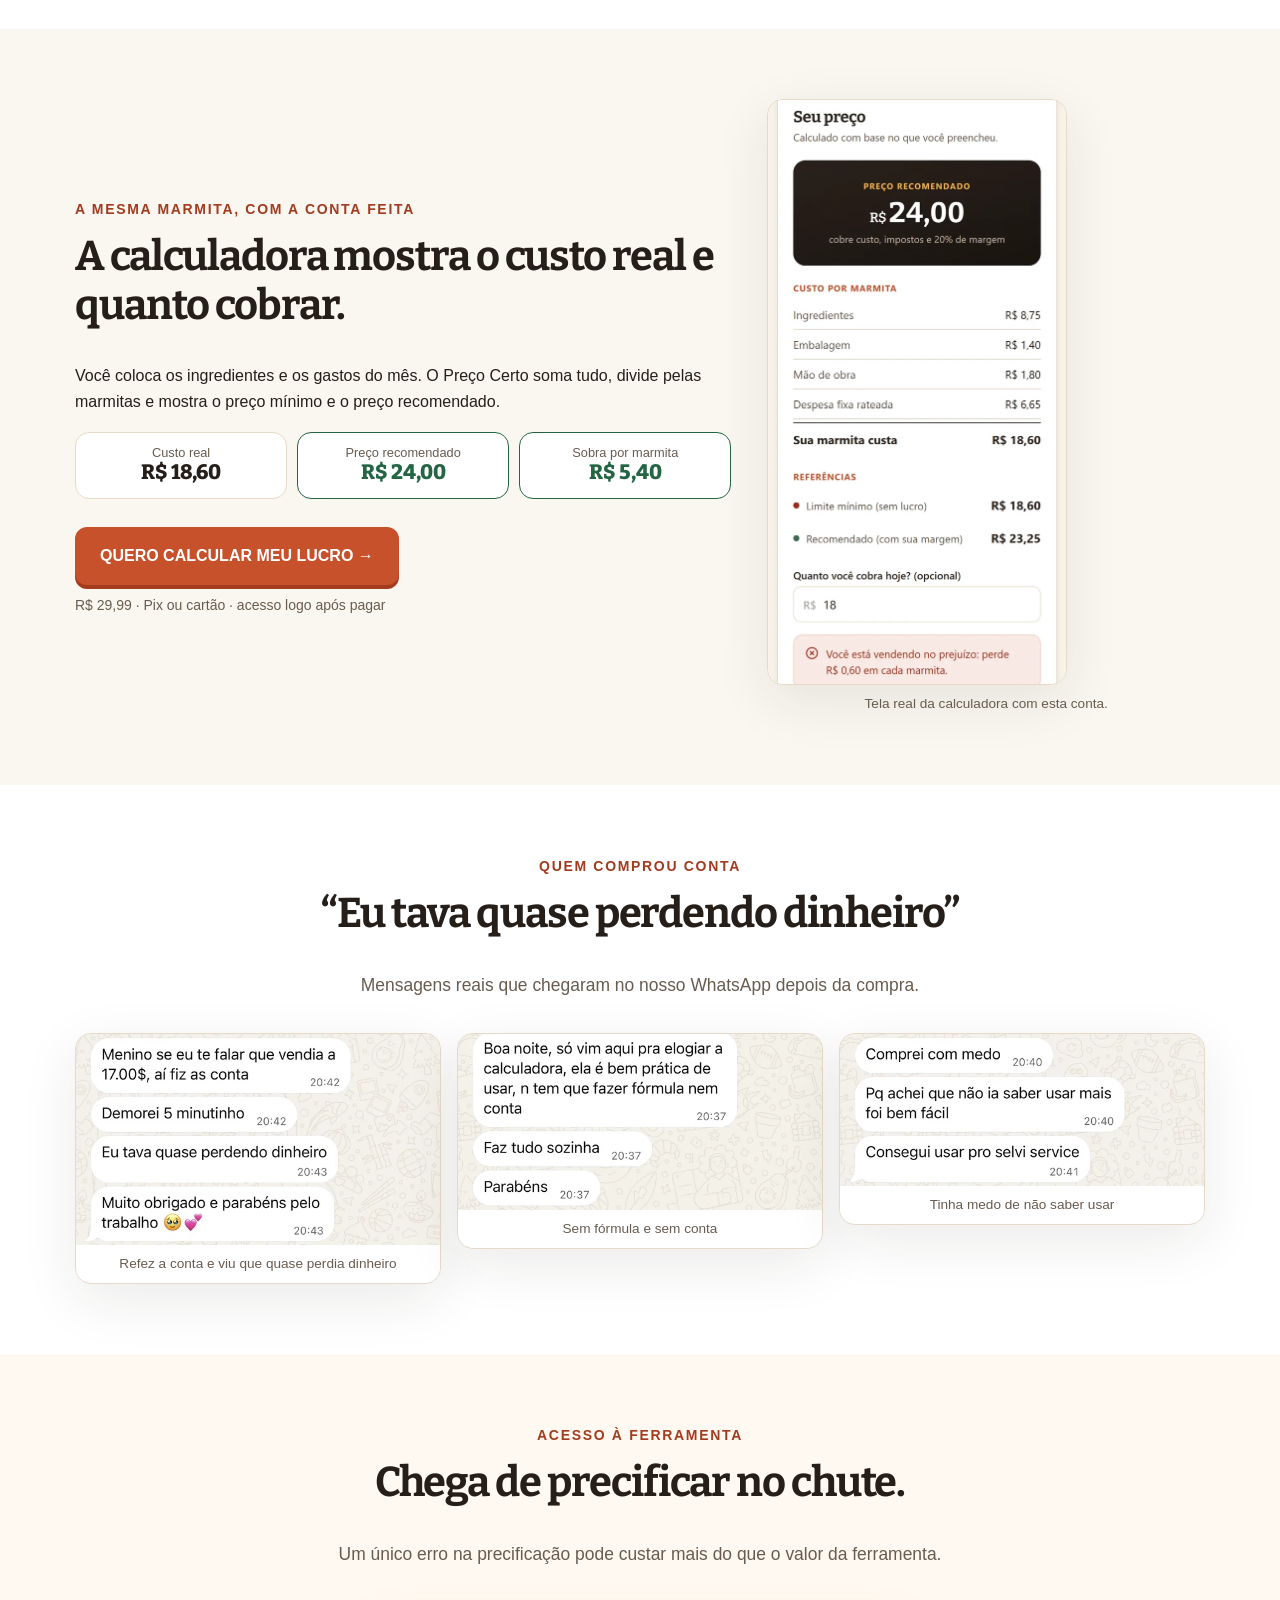
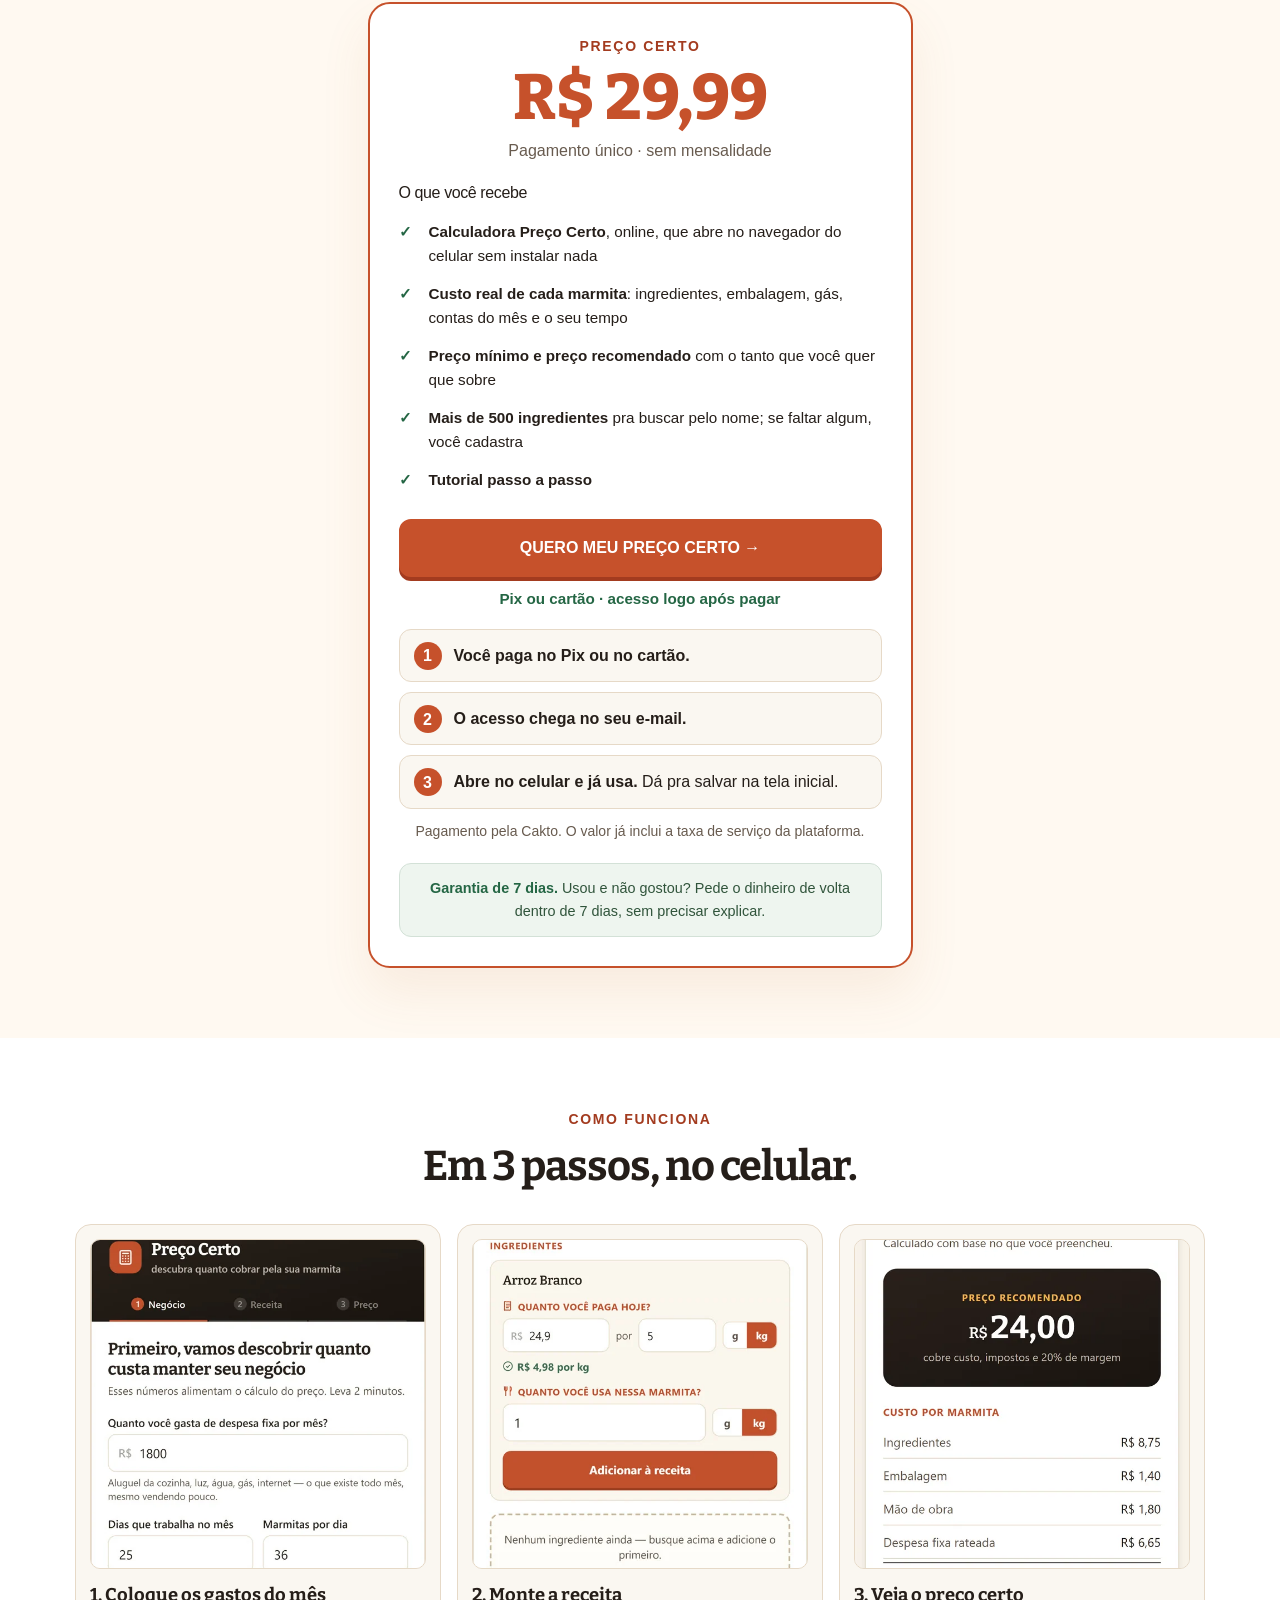
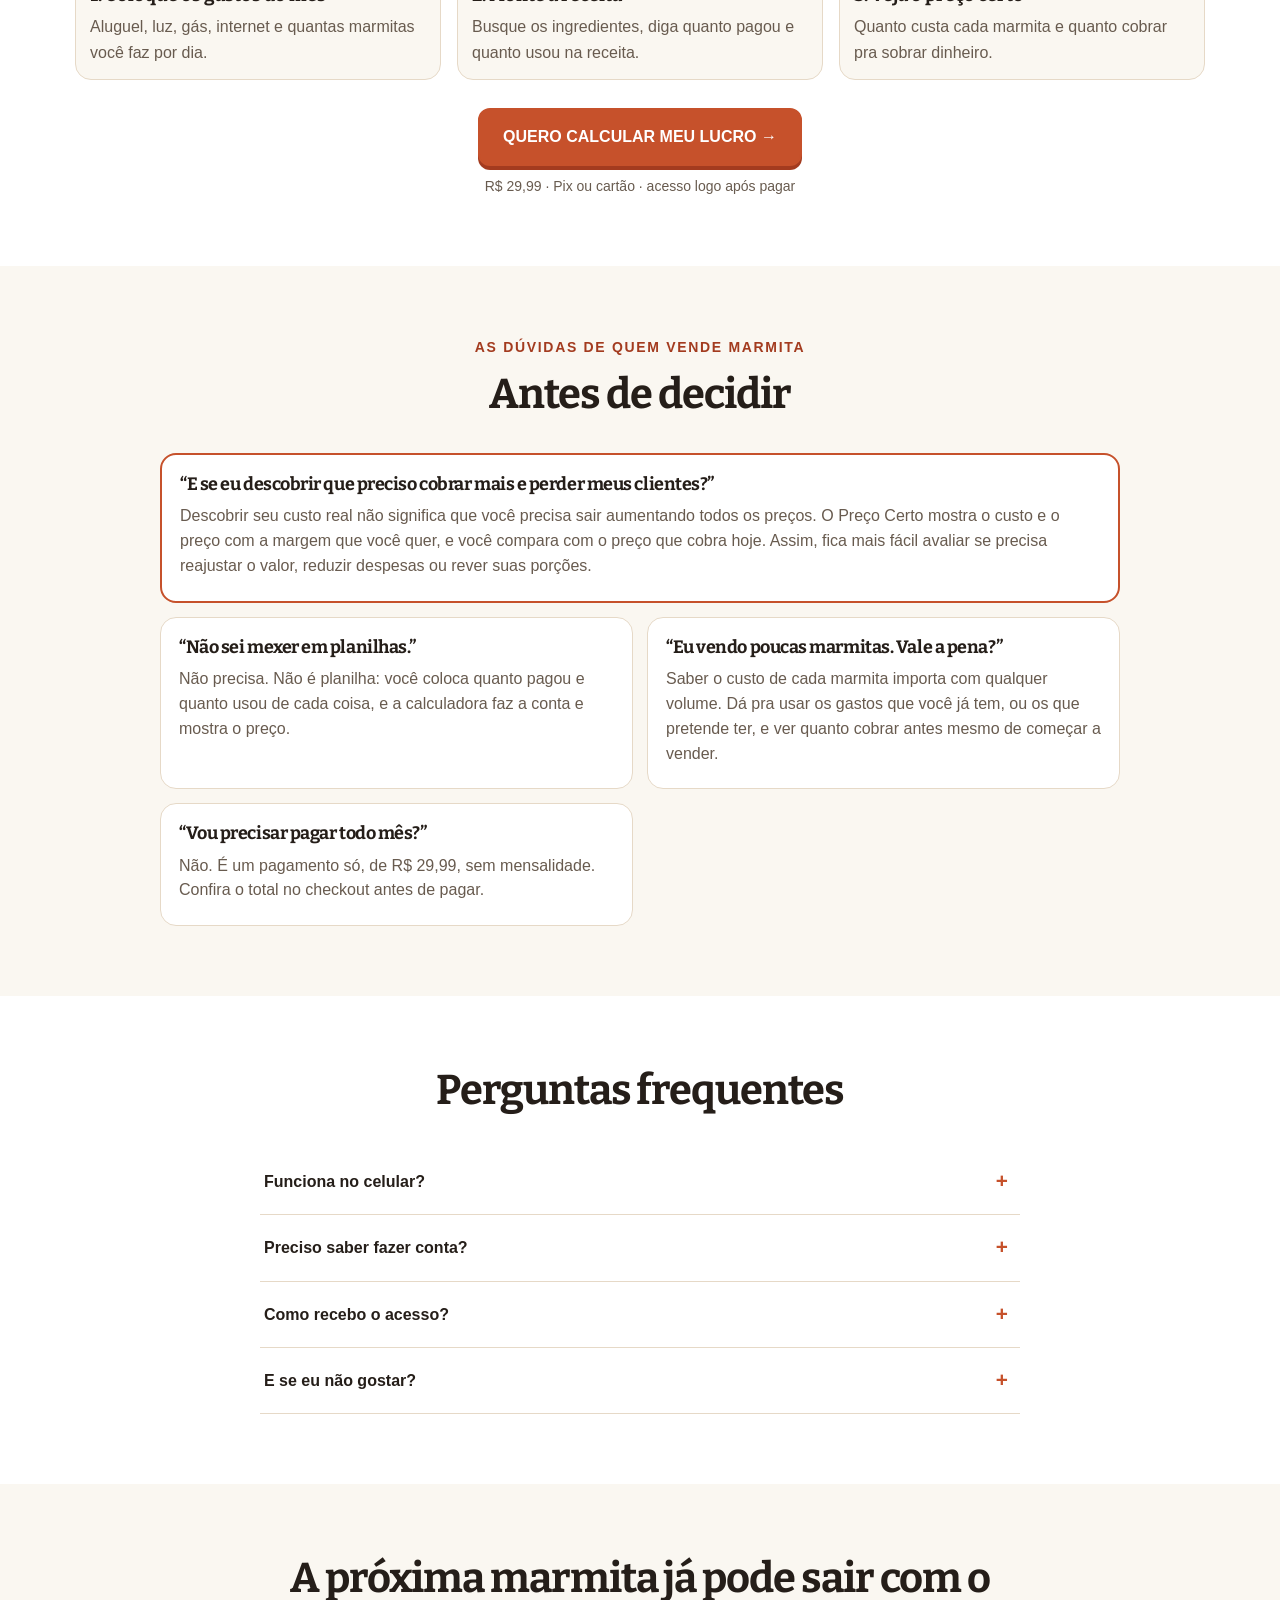
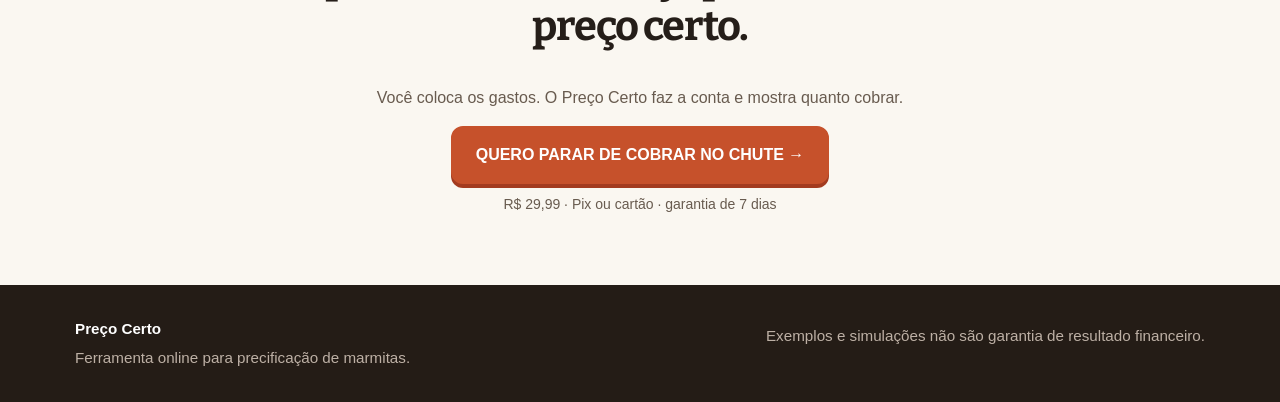
==== commit 7839e4d8: "LP conversão v2: nova primeira dobra, prejuízo antes da solução e seções reordenadas - Headline "sob" ====
--- a/index.html
+++ b/index.html
@@ -5,7 +5,7 @@
   <meta name="viewport" content="width=device-width,initial-scale=1,viewport-fit=cover">
   <meta name="theme-color" content="#c6512b">
   <link rel="icon" href="data:image/svg+xml,%3Csvg xmlns='http://www.w3.org/2000/svg' viewBox='0 0 32 32'%3E%3Crect width='32' height='32' rx='8' fill='%23c6512b'/%3E%3Cpath d='M9 12h14M9 20h14' stroke='%23fff' stroke-width='3' stroke-linecap='round'/%3E%3C/svg%3E">
-  <meta name="description" content="Você pode estar vendendo marmita no prejuízo sem perceber. O Preço Certo soma ingredientes, embalagem, gás, contas e seu tempo e mostra quanto cobrar.">
+  <meta name="description" content="Você vende marmitas todos os dias. Mas sabe quanto realmente sobra no seu bolso? O Preço Certo calcula o custo real de cada marmita e mostra quanto cobrar.">
   <title>Preço Certo | Descubra quanto cobrar por cada marmita</title>
   <!-- Versão da página: sem parâmetro ou ?v=direta = direta; ?v=quiz = mostra as entradas do diagnóstico. Só a URL decide (nada fica guardado na sessão). -->
   <script>try{sessionStorage.removeItem('pc_variant');}catch(e){}try{if(new URLSearchParams(location.search).get('v')==='quiz')document.documentElement.className+=' v-quiz';}catch(e){}</script>
@@ -34,49 +34,205 @@
   <!-- Same UTMify configuration as the supplied page, without obfuscation. -->
 <script src="https://cdn.utmify.com.br/scripts/utms/latest.js" async data-utmify-prevent-xcod-sck data-utmify-prevent-subids></script>
 <style>
-.se-paga{margin:6px 0 10px;font-size:.95rem;line-height:1.35}
-.nota-ilustrativa{margin:6px 0 0;font-size:.8rem}
-.depo-destaque{margin:22px auto 0;max-width:460px}
-.depo-destaque figcaption{text-align:center;font-size:.85rem;color:var(--muted);margin-top:6px}
-@media(max-width:600px){.hero2-compra .btn{font-size:.95rem;letter-spacing:0}.page-lp{padding-bottom:calc(108px + env(safe-area-inset-bottom))}}
-@media(max-width:380px){.hero2-compra .btn{font-size:.88rem;padding:12px 8px}.hero2-compra .se-paga{font-size:.85rem}}
-.perde-mes{margin:6px 0 0;font-size:.95rem}
-.perde-mes b{color:#b3261e}
-.objecao p{font-size:1.05rem;line-height:1.55}
+/* v2 de conversão (06/11/2026): só complementa assets/styles.css */
+.hero-beneficios{list-style:none;padding:0;margin:2px 0 4px;display:grid;gap:5px;font-size:.95rem;line-height:1.3}
+.hero-beneficios li{position:relative;padding-left:24px}
+.hero-beneficios li:before{content:"✓";position:absolute;left:0;top:0;width:18px;height:18px;border-radius:50%;background:var(--green);color:#fff;font-size:.7rem;font-weight:900;display:grid;place-items:center;margin-top:1px}
+.prejuizo-grid{display:grid;grid-template-columns:.8fr 1.3fr 1fr;gap:16px;align-items:stretch;margin-bottom:12px}
+.conta-perda{border:2px solid #b3261e;background:#fff6f4}
+.conta-perda .conta-rotulo{color:#b3261e}
+.perda-linha{display:flex;justify-content:space-between;align-items:baseline;gap:12px;padding:10px 0;border-bottom:1px dashed #e8b9b2}
+.perda-linha:last-child{border-bottom:0}
+.perda-linha span{font-weight:650}
+.perda-linha small{display:block;font-weight:400;font-size:.8rem;color:var(--muted)}
+.perda-linha b{font:800 1.35rem/1.1 var(--serif);color:#b3261e;white-space:nowrap}
+.perda-mes b{font-size:1.75rem}
+.nota-ilustrativa{margin:8px 0 0;font-size:.8rem}
+.transicao{max-width:640px;margin:22px auto 0;text-align:center;font-size:1.1rem;line-height:1.5}
+.solucao-grid{display:grid;grid-template-columns:1.2fr .8fr;gap:36px;align-items:center}
+.solucao-numeros{display:grid;grid-template-columns:repeat(3,1fr);gap:10px;margin:18px 0 6px}
+.solucao-numeros div{background:#fff;border:1px solid var(--line);border-radius:14px;padding:12px 10px;text-align:center}
+.solucao-numeros span{display:block;font-size:.8rem;color:var(--muted);line-height:1.25}
+.solucao-numeros b{font:800 1.3rem/1.2 var(--serif);color:var(--ink);white-space:nowrap}
+.solucao-numeros .certo{border-color:var(--green)}
+.solucao-numeros .certo b{color:var(--green)}
+.cta-esq{text-align:left}
+.solucao-tela{margin:0;text-align:center}
+.solucao-tela img{width:min(300px,100%);height:auto;border-radius:16px;border:1px solid var(--line);box-shadow:var(--shadow)}
+.solucao-tela figcaption,.depo figcaption{font-size:.85rem;color:var(--muted);margin-top:8px;text-align:center}
+.depo figcaption{background:#fff;margin:0;padding:8px 10px}
+.oferta-sub{font:700 1rem/1.3 var(--sans,inherit);margin:16px 0 0;text-align:left;display:block}
+.price-card .list-check{display:block;margin:8px 0 20px;text-align:left}
+.price-card .list-check li{font-size:.95rem}
+.depois-card{text-align:left;margin:18px 0 0}
+.objecoes{display:grid;grid-template-columns:1fr 1fr;gap:14px;max-width:960px;margin:0 auto}
+.objecao-card{background:#fff;border:1px solid var(--line);border-radius:16px;padding:18px 18px 6px}
+.objecao-card h3{font-family:var(--serif);font-size:1.12rem;line-height:1.3;margin:0 0 8px}
+.objecao-card p{color:var(--muted);line-height:1.55}
+.objecao-destaque{grid-column:1/-1;border:2px solid var(--brand)}
+@media(max-width:850px){
+ .prejuizo-grid,.solucao-grid,.objecoes{grid-template-columns:1fr}
+ .solucao-grid{gap:20px}
+ .cta-esq{text-align:center}
+}
+@media(max-width:600px){
+ .page-lp{padding-bottom:calc(108px + env(safe-area-inset-bottom))}
+ .hero2-grid{grid-template-columns:45% 1fr;grid-template-areas:"texto texto" "video preco" "video benef" "cta cta" "quiz quiz" "fine fine";row-gap:10px;align-items:center}
+ .hero2-compra{display:contents}
+ .hero2-compra .preco-linha{grid-area:preco;align-self:end}
+ .hero2-compra .hero-beneficios{grid-area:benef;align-self:start}
+ .hero2-compra [data-checkout]{grid-area:cta}
+ .hero2-compra [data-quizlink]{grid-area:quiz}
+ .hero2-compra .fineprint{grid-area:fine;text-align:center}
+ .hero2 .hero-copy{font-size:.97rem;line-height:1.45}
+ .hero2-compra{gap:8px}
+ .hero2-compra .btn{font-size:.95rem;letter-spacing:0;padding:14px 10px;min-height:54px}
+ .hero2 .eyebrow{display:none}
+ .hero2 h1{font-size:clamp(1.55rem,6.9vw,1.9rem);line-height:1.15}
+ .video-legenda .longa{display:none}
+ .hero-beneficios{font-size:.86rem}
+ .solucao-numeros b{font-size:1.1rem}
+ .transicao{font-size:1.02rem}
+}
+@media(max-width:380px){
+ .hero2-compra .btn{font-size:.88rem;padding:12px 6px}
+ .hero-beneficios{font-size:.8rem}
+ .solucao-numeros{gap:6px}
+ .solucao-numeros div{padding:10px 4px}
+ .solucao-numeros b{font-size:1rem}
+}
 </style>
 </head>
 <body class="page-lp">
   <header class="site-header">
     <div class="wrap">
       <a class="brand" href="./" aria-label="Preço Certo, início"><span class="brand-mark" aria-hidden="true">▦</span>Preço Certo</a>
-      <nav aria-label="Navegação principal"><a href="#como-funciona">Como funciona</a><a href="#exemplo">A conta</a><a class="top-action" href="quiz/index.html" data-quizlink data-v="quiz">Diagnóstico grátis ↗</a></nav>
+      <nav aria-label="Navegação principal"><a href="#exemplo">A conta</a><a href="#como-funciona">Como funciona</a><a class="top-action" href="quiz/index.html" data-quizlink data-v="quiz">Diagnóstico grátis ↗</a></nav>
     </div>
   </header>
   <main>
+    <!-- 1. Primeira dobra: dor, solução, demonstração e CTA -->
     <section class="hero hero2" id="inicio">
       <div class="wrap hero2-grid">
         <div class="hero2-texto">
           <div class="eyebrow">Para quem vende marmita</div>
-          <h1>Você pode estar vendendo marmita <span>no prejuízo</span> sem perceber.</h1>
-          <p class="hero-copy">Ingredientes, embalagem, gás, contas e o seu tempo entram no custo. Você coloca os gastos, <strong>a calculadora faz a conta</strong> e mostra quanto cobrar.</p>
+          <h1>Você vende marmitas todos os dias. Mas sabe quanto realmente <span>sobra no seu bolso</span>?</h1>
+          <p class="hero-copy">Ingredientes, gás, embalagem, luz e até o seu tempo podem estar consumindo seu lucro sem você perceber. Com o <strong>Preço Certo</strong>, descubra o custo real de cada marmita e quanto cobrar para trabalhar com uma margem planejada.</p>
         </div>
         <div class="hero2-video">
           <div class="phone">
             <video class="demo-video" data-src="assets/demonstracao-leve.5c7460b4ad0d.mp4" data-full="assets/demonstracao.27faafa785bc.mp4" poster="assets/demonstracao-capa-calculadora.23964df41b92.webp" muted loop playsinline preload="none" aria-label="Vídeo: a calculadora Preço Certo funcionando"></video>
             <button class="video-toque" type="button" data-video-toque>▶ Assistir</button>
           </div>
-          <p class="video-legenda">A calculadora funcionando · toque para assistir</p>
+          <p class="video-legenda"><span class="longa">A calculadora real funcionando · </span>toque para assistir</p>
         </div>
         <div class="hero2-compra">
           <div class="preco-linha"><span class="preco-grande">R$ 29,99</span><span class="preco-sub">pagamento único</span></div>
-          <p class="se-paga">Saiba quanto custa produzir cada marmita antes de definir seu preço.</p>
-          <a class="btn btn-block" href="https://pay.cakto.com.br/35dgsa8_1077031" data-checkout="hero">QUERO ACESSAR O PREÇO CERTO →</a>
+          <ul class="hero-beneficios">
+            <li>Sem planilhas e sem fórmulas</li>
+            <li>Funciona direto no celular</li>
+            <li>Pagamento único, sem mensalidade</li>
+          </ul>
+          <a class="btn btn-block" href="https://pay.cakto.com.br/35dgsa8_1077031" data-checkout="hero">QUERO DESCOBRIR QUANTO COBRAR →</a>
           <a class="btn btn-outline btn-block" href="quiz/index.html" data-quizlink data-v="quiz">Descobrir se meu preço está certo</a>
-          <p class="fineprint">R$ 29,99 · Pagamento único · Pix ou cartão · Acesso após aprovação</p>
-        </div>
-      </div>
-    </section>
-
+          <p class="fineprint">R$ 29,99 • Pagamento único • Garantia de 7 dias</p>
+        </div>
+      </div>
+    </section>
+
+    <!-- 2. Exemplo matemático do prejuízo -->
+    <section class="section paper" id="exemplo">
+      <div class="wrap">
+        <div class="heading"><div class="eyebrow">A conta que quase ninguém faz</div><h2>Você pode estar trabalhando o mês inteiro para perder dinheiro.</h2><p>Veja o que acontece quando você calcula o preço da marmita olhando apenas para os ingredientes.</p></div>
+        <div class="prejuizo-grid">
+          <div class="conta conta-chute"><span class="conta-rotulo">Preço de venda</span><div class="conta-valor">R$ 18,00</div><p>Igual ao da concorrência, sem fazer a conta.</p></div>
+          <div class="conta">
+            <span class="conta-rotulo">Custo de verdade de uma marmita</span>
+            <div class="l"><span>Comida (arroz, feijão, carne…)</span><b>R$ 8,75</b></div>
+            <div class="l"><span>Embalagem</span><b>R$ 1,40</b></div>
+            <div class="l"><span>Gás</span><b>R$ 0,95</b></div>
+            <div class="l"><span>Aluguel, luz e água (dividido pelas marmitas)</span><b>R$ 5,70</b></div>
+            <div class="l"><span>Seu tempo</span><b>R$ 1,80</b></div>
+            <div class="l total"><span>Custo total</span><b>R$ 18,60</b></div>
+          </div>
+          <div class="conta conta-perda">
+            <span class="conta-rotulo">Prejuízo</span>
+            <div class="perda-linha"><span>Em cada marmita</span><b>− R$ 0,60</b></div>
+            <div class="perda-linha perda-mes"><span>Em 500 marmitas no mês<small>20 por dia × 25 dias</small></span><b>− R$ 300,00</b></div>
+          </div>
+        </div>
+        <p class="fineprint center nota-ilustrativa">Exemplo ilustrativo, não é promessa de resultado. Os valores dependem dos custos e das vendas de cada negócio.</p>
+        <p class="transicao">É por isso que o <strong>Preço Certo</strong> calcula os custos que muita gente esquece antes de definir quanto cobrar.</p>
+      </div>
+    </section>
+
+    <!-- 3. Como a calculadora resolve -->
+    <section class="section" id="solucao">
+      <div class="wrap solucao-grid">
+        <div class="solucao-texto">
+          <div class="eyebrow">A mesma marmita, com a conta feita</div>
+          <h2>A calculadora mostra o custo real e quanto cobrar.</h2>
+          <p>Você coloca os ingredientes e os gastos do mês. O Preço Certo soma tudo, divide pelas marmitas e mostra o preço mínimo e o preço recomendado.</p>
+          <div class="solucao-numeros">
+            <div><span>Custo real</span><b>R$ 18,60</b></div>
+            <div class="certo"><span>Preço recomendado</span><b>R$ 24,00</b></div>
+            <div class="certo"><span>Sobra por marmita</span><b>R$ 5,40</b></div>
+          </div>
+          <div class="cta-bloco cta-esq"><a class="btn" href="https://pay.cakto.com.br/35dgsa8_1077031" data-checkout="exemplo">QUERO CALCULAR MEU LUCRO →</a><p class="fineprint micro">R$ 29,99 · Pix ou cartão · acesso logo após pagar</p></div>
+        </div>
+        <figure class="solucao-tela"><img src="assets/calculadora-resultado.689ac0ede9aa.webp" width="600" height="1177" loading="lazy" decoding="async" alt="Tela real da calculadora com esta conta: custo de R$ 18,60 e preço recomendado de R$ 24,00"><figcaption>Tela real da calculadora com esta conta.</figcaption></figure>
+      </div>
+    </section>
+
+    <!-- 4. Prova social real (prints de WhatsApp enviados por compradores, sem nome nem número) -->
+    <section class="section paper" id="depoimentos">
+      <div class="wrap">
+        <div class="heading"><div class="eyebrow">Quem comprou conta</div><h2>“Eu tava quase perdendo dinheiro”</h2><p>Mensagens reais que chegaram no nosso WhatsApp depois da compra.</p></div>
+        <div class="depo-grid">
+          <figure class="depo"><img src="assets/depoimento-3.22cd3ffe77a3.webp" width="600" height="348" loading="lazy" decoding="async" alt="Mensagem no WhatsApp: Menino se eu te falar que vendia a 17.00$, aí fiz as conta. Demorei 5 minutinho. Eu tava quase perdendo dinheiro. Muito obrigado e parabéns pelo trabalho."><figcaption>Refez a conta e viu que quase perdia dinheiro</figcaption></figure>
+          <figure class="depo"><img src="assets/depoimento-1.ff683cf8d78d.webp" width="600" height="290" loading="lazy" decoding="async" alt="Mensagem no WhatsApp: Boa noite, só vim aqui pra elogiar a calculadora, ela é bem prática de usar, n tem que fazer fórmula nem conta. Faz tudo sozinha. Parabéns."><figcaption>Sem fórmula e sem conta</figcaption></figure>
+          <figure class="depo"><img src="assets/depoimento-2.f84a3c30df0d.webp" width="600" height="251" loading="lazy" decoding="async" alt="Mensagem no WhatsApp: Comprei com medo. Pq achei que não ia saber usar mais foi bem fácil. Consegui usar pro selvi service."><figcaption>Tinha medo de não saber usar</figcaption></figure>
+        </div>
+      </div>
+    </section>
+
+    <section class="section contrast" id="diagnostico" data-v="quiz">
+      <div class="wrap contrast-flex">
+        <div><div class="eyebrow" style="color:#93dbac">Ainda em dúvida?</div><h2>Faça um diagnóstico gratuito do seu preço.</h2><p style="max-width:620px;margin-bottom:0">Em 4 perguntas rápidas, veja quais custos você pode estar deixando de fora. Sem e-mail e sem compromisso.</p></div>
+        <a class="btn btn-light" href="quiz/index.html" data-quizlink>Começar diagnóstico grátis →</a>
+      </div>
+    </section>
+
+    <!-- 5. Oferta -->
+    <section class="section price-section" id="comprar">
+      <div class="wrap">
+        <div class="heading"><div class="eyebrow">Acesso à ferramenta</div><h2>Chega de precificar no chute.</h2><p>Um único erro na precificação pode custar mais do que o valor da ferramenta.</p></div>
+        <div class="price-card">
+          <span class="eyebrow">Preço Certo</span>
+          <div class="price">R$ 29,99</div>
+          <p class="muted" style="margin-bottom:7px">Pagamento único · sem mensalidade</p>
+          <h3 class="oferta-sub">O que você recebe</h3>
+          <ul class="list-check">
+            <li><b>Calculadora Preço Certo</b>, online, que abre no navegador do celular sem instalar nada</li>
+            <li><b>Custo real de cada marmita</b>: ingredientes, embalagem, gás, contas do mês e o seu tempo</li>
+            <li><b>Preço mínimo e preço recomendado</b> com o tanto que você quer que sobre</li>
+            <li><b>Mais de 500 ingredientes</b> pra buscar pelo nome; se faltar algum, você cadastra</li>
+            <li><b>Tutorial passo a passo</b></li>
+          </ul>
+          <a class="btn btn-block" href="https://pay.cakto.com.br/35dgsa8_1077031" data-checkout="oferta">QUERO MEU PREÇO CERTO →</a>
+          <p class="micro-oferta">Pix ou cartão · acesso logo após pagar</p>
+          <ol class="depois depois-card">
+            <li><b>Você paga no Pix ou no cartão.</b></li>
+            <li><b>O acesso chega no seu e-mail.</b></li>
+            <li><b>Abre no celular e já usa.</b> Dá pra salvar na tela inicial.</li>
+          </ol>
+          <p class="fineprint" style="margin:12px 0 0">Pagamento pela Cakto. O valor já inclui a taxa de serviço da plataforma.</p>
+          <div class="price-note"><b>Garantia de 7 dias.</b> Usou e não gostou? Pede o dinheiro de volta dentro de 7 dias, sem precisar explicar.</div>
+        </div>
+      </div>
+    </section>
+
+    <!-- 6. Como funciona -->
     <section class="section paper" id="como-funciona">
       <div class="wrap">
         <div class="heading"><div class="eyebrow">Como funciona</div><h2>Em 3 passos, no celular.</h2></div>
@@ -85,130 +241,55 @@
           <li><img src="assets/demo-3-quantidade.86855942c0c7.webp" width="600" height="865" loading="lazy" decoding="async" alt="Tela real: quanto pagou e quanto usou de cada ingrediente"><div><b>2. Monte a receita</b><p>Busque os ingredientes, diga quanto pagou e quanto usou na receita.</p></div></li>
           <li><img src="assets/calculadora-resultado.689ac0ede9aa.webp" width="600" height="1177" loading="lazy" decoding="async" alt="Tela real: custo de cada marmita e preço recomendado"><div><b>3. Veja o preço certo</b><p>Quanto custa cada marmita e quanto cobrar pra sobrar dinheiro.</p></div></li>
         </ol>
-        <div class="cta-bloco"><a class="btn" href="https://pay.cakto.com.br/35dgsa8_1077031" data-checkout="passos">QUERO ACESSAR A CALCULADORA →</a><p class="fineprint micro">R$ 29,99 · Pix ou cartão · acesso logo após pagar</p></div>
-      </div>
-    </section>
-
-    <section class="section" id="exemplo">
-      <div class="wrap">
-        <div class="heading"><div class="eyebrow">A conta que quase ninguém faz</div><h2>A marmita de R$ 18 que dá prejuízo.</h2><p>Muita gente cobra o mesmo que a vizinha. Veja o que acontece quando a conta é feita inteira.</p></div>
-        <div class="exemplo-grid">
-          <div class="conta conta-chute"><span class="conta-rotulo">No chute</span><div class="conta-valor">R$ 18,00</div><p>Preço igual ao da concorrência, sem fazer a conta.</p></div>
-          <div class="conta">
-            <span class="conta-rotulo">A conta inteira de uma marmita</span>
-            <div class="l"><span>Comida (arroz, feijão, carne…)</span><b>R$ 8,75</b></div>
-            <div class="l"><span>Embalagem</span><b>R$ 1,40</b></div>
-            <div class="l"><span>Gás</span><b>R$ 0,95</b></div>
-            <div class="l"><span>Aluguel, luz e água (dividido pelas marmitas)</span><b>R$ 5,70</b></div>
-            <div class="l"><span>Seu tempo</span><b>R$ 1,80</b></div>
-            <div class="l total"><span>Custo de verdade</span><b>R$ 18,60</b></div>
-            <p class="perde">Vendendo a R$ 18, você <b>perde R$ 0,60</b> em cada marmita.</p>
-            <p class="perde-mes">Se você vender 20 marmitas por dia durante 25 dias, perder R$ 0,60 em cada uma significa <b>R$ 300 de prejuízo no mês</b>.</p>
-            <p class="fineprint nota-ilustrativa">Exemplo ilustrativo. Os resultados dependem dos custos e das vendas de cada negócio.</p>
-          </div>
-          <div class="conta conta-certo">
-            <span class="conta-rotulo">Preço certo</span><div class="conta-valor">R$ 24,00</div>
-            <p>Sobram <b>R$ 5,40</b> em cada marmita.</p>
-            <img src="assets/calculadora-resultado.689ac0ede9aa.webp" width="600" height="1177" loading="lazy" decoding="async" alt="Tela real da calculadora com esta conta: custo de R$ 18,60 e preço recomendado de R$ 24,00">
-            <p class="fineprint">Tela real da calculadora com esta conta.</p>
-          </div>
-        </div>
-        <p class="fineprint center">Com os seus gastos, a calculadora mostra a sua conta.</p>
-        <figure class="depo depo-destaque"><img src="assets/depoimento-3.22cd3ffe77a3.webp" width="600" height="348" loading="lazy" decoding="async" alt="Mensagem no WhatsApp: Menino se eu te falar que vendia a 17.00$, aí fiz as conta. Demorei 5 minutinho. Eu tava quase perdendo dinheiro. Muito obrigado e parabéns pelo trabalho."><figcaption>Mensagem real de quem comprou o Preço Certo</figcaption></figure>
-        <div class="cta-bloco"><a class="btn" href="https://pay.cakto.com.br/35dgsa8_1077031" data-checkout="exemplo">QUERO ACESSAR A CALCULADORA →</a><p class="fineprint micro">R$ 29,99 · Pix ou cartão · acesso logo após pagar</p></div>
-      </div>
-    </section>
-
-    <section class="section objecao" id="medo-de-subir">
-      <div class="wrap narrow">
-        <div class="heading"><div class="eyebrow">A dúvida de todo mundo</div><h2>“E se eu aumentar e o cliente sumir?”</h2></div>
-        <p>Você não precisa subir tudo de uma vez. A calculadora mostra o <b>preço mínimo</b>, abaixo do qual você paga pra trabalhar, e o <b>preço recomendado</b>. Você decide quanto subir.</p>
-        <p>Muitas vezes R$ 1 ou R$ 2 já tiram a marmita do prejuízo. E você sabe exatamente por quê, se o cliente perguntar.</p>
-      </div>
-    </section>
-
-    <section class="section paper" id="recebe">
-      <div class="wrap narrow">
-        <div class="heading"><div class="eyebrow">O que você recebe</div><h2>Tudo pra calcular o preço da sua marmita.</h2></div>
-        <ul class="list-check recebe-lista">
-          <li>Você descobre quanto custa <b>de verdade</b> cada marmita, com gás, luz, embalagem e o seu tempo.</li>
-          <li>Você sabe o preço mínimo pra <b>nunca mais vender no prejuízo</b>.</li>
-          <li>Você vê o preço recomendado com <b>o tanto que quer que sobre</b> no seu bolso.</li>
-          <li>Você acha <b>mais de 500 ingredientes</b> pelo nome. Se faltar algum, cadastra na hora.</li>
-          <li>Tudo <b>no celular</b>, sem instalar nada, com tutorial passo a passo.</li>
-        </ul>
-        <h3 class="depois-titulo">O que acontece depois de pagar</h3>
-        <ol class="depois">
-          <li><b>Você paga no Pix ou no cartão.</b></li>
-          <li><b>O acesso chega no seu e-mail.</b></li>
-          <li><b>Abre no celular e já usa.</b> Dá pra salvar na tela inicial.</li>
-        </ol>
-      </div>
-    </section>
-
-    <!-- Depoimentos reais: prints de WhatsApp enviados por compradores (sem nome nem número). -->
-    <section class="section" id="depoimentos">
-      <div class="wrap">
-        <div class="heading"><div class="eyebrow">Quem comprou conta</div><h2>“Faz tudo sozinha”</h2><p>Mensagens reais que chegaram no nosso WhatsApp depois da compra.</p></div>
-        <div class="depo-grid">
-          <figure class="depo"><img src="assets/depoimento-3.22cd3ffe77a3.webp" width="600" height="348" loading="lazy" decoding="async" alt="Mensagem no WhatsApp: Menino se eu te falar que vendia a 17.00$, aí fiz as conta. Demorei 5 minutinho. Eu tava quase perdendo dinheiro. Muito obrigado e parabéns pelo trabalho."></figure>
-          <figure class="depo"><img src="assets/depoimento-1.ff683cf8d78d.webp" width="600" height="290" loading="lazy" decoding="async" alt="Mensagem no WhatsApp: Boa noite, só vim aqui pra elogiar a calculadora, ela é bem prática de usar, n tem que fazer fórmula nem conta. Faz tudo sozinha. Parabéns."></figure>
-          <figure class="depo"><img src="assets/depoimento-2.f84a3c30df0d.webp" width="600" height="251" loading="lazy" decoding="async" alt="Mensagem no WhatsApp: Comprei com medo. Pq achei que não ia saber usar mais foi bem fácil. Consegui usar pro selvi service."></figure>
-        </div>
-        <div class="cta-bloco"><a class="btn" href="https://pay.cakto.com.br/35dgsa8_1077031" data-checkout="depoimentos">QUERO ACESSAR A CALCULADORA →</a><p class="fineprint micro">R$ 29,99 · Pix ou cartão · acesso logo após pagar</p></div>
-      </div>
-    </section>
-
-    <section class="section contrast" id="diagnostico" data-v="quiz">
-      <div class="wrap contrast-flex">
-        <div><div class="eyebrow" style="color:#93dbac">Ainda em dúvida?</div><h2>Faça um diagnóstico gratuito do seu preço.</h2><p style="max-width:620px;margin-bottom:0">Em 4 perguntas rápidas, veja quais custos você pode estar deixando de fora. Sem e-mail e sem compromisso.</p></div>
-        <a class="btn btn-light" href="quiz/index.html" data-quizlink>Começar diagnóstico grátis →</a>
-      </div>
-    </section>
-
-    <section class="section price-section" id="comprar">
-      <div class="wrap">
-        <div class="heading"><div class="eyebrow">Acesso à ferramenta</div><h2>Chega de precificar no chute.</h2></div>
-        <div class="price-card">
-          <span class="eyebrow">Preço Certo</span>
-          <div class="price">R$ 29,99</div>
-          <p class="muted" style="margin-bottom:7px">Pagamento único · Acesso digital</p>
-          <p class="se-paga">Saiba quanto custa produzir cada marmita antes de definir seu preço.</p>
-          <ul class="list-check">
-            <li>Calculadora online de custos e preços</li>
-            <li>Ingredientes e quantidades por receita</li>
-            <li>Gastos do mês e seu tempo na conta</li>
-            <li>Preço mínimo e preço recomendado</li>
-            <li>Tutorial passo a passo</li>
-          </ul>
-          <a class="btn btn-block" href="https://pay.cakto.com.br/35dgsa8_1077031" data-checkout="oferta">QUERO ACESSAR O PREÇO CERTO →</a>
-          <p class="micro-oferta">Pix ou cartão · acesso logo após pagar</p>
-          <p class="fineprint" style="margin:12px 0 0">Pagamento pela Cakto. O valor já inclui a taxa de serviço da plataforma.</p>
-          <div class="price-note"><b>Garantia de 7 dias.</b> Usou e não gostou? Pede o dinheiro de volta dentro de 7 dias, sem precisar explicar.</div>
-        </div>
-      </div>
-    </section>
-
+        <div class="cta-bloco"><a class="btn" href="https://pay.cakto.com.br/35dgsa8_1077031" data-checkout="passos">QUERO CALCULAR MEU LUCRO →</a><p class="fineprint micro">R$ 29,99 · Pix ou cartão · acesso logo após pagar</p></div>
+      </div>
+    </section>
+
+    <!-- 7. Objeções -->
+    <section class="section objecao" id="duvidas">
+      <div class="wrap">
+        <div class="heading"><div class="eyebrow">As dúvidas de quem vende marmita</div><h2>Antes de decidir</h2></div>
+        <div class="objecoes">
+          <div class="objecao-card objecao-destaque">
+            <h3>“E se eu descobrir que preciso cobrar mais e perder meus clientes?”</h3>
+            <p>Descobrir seu custo real não significa que você precisa sair aumentando todos os preços. O Preço Certo mostra o custo e o preço com a margem que você quer, e você compara com o preço que cobra hoje. Assim, fica mais fácil avaliar se precisa reajustar o valor, reduzir despesas ou rever suas porções.</p>
+          </div>
+          <div class="objecao-card">
+            <h3>“Não sei mexer em planilhas.”</h3>
+            <p>Não precisa. Não é planilha: você coloca quanto pagou e quanto usou de cada coisa, e a calculadora faz a conta e mostra o preço.</p>
+          </div>
+          <div class="objecao-card">
+            <h3>“Eu vendo poucas marmitas. Vale a pena?”</h3>
+            <p>Saber o custo de cada marmita importa com qualquer volume. Dá pra usar os gastos que você já tem, ou os que pretende ter, e ver quanto cobrar antes mesmo de começar a vender.</p>
+          </div>
+          <div class="objecao-card">
+            <h3>“Vou precisar pagar todo mês?”</h3>
+            <p>Não. É um pagamento só, de R$ 29,99, sem mensalidade. Confira o total no checkout antes de pagar.</p>
+          </div>
+        </div>
+      </div>
+    </section>
+
+    <!-- 8. Perguntas frequentes -->
     <section class="section paper" id="perguntas">
       <div class="wrap">
         <div class="heading"><h2>Perguntas frequentes</h2></div>
         <div class="faq">
           <details><summary>Funciona no celular?</summary><p>Sim. Abre no navegador do celular, sem instalar nada, e dá pra salvar como atalho na tela inicial.</p></details>
           <details><summary>Preciso saber fazer conta?</summary><p>Não. Você coloca quanto pagou e quanto usou de cada coisa. A calculadora faz a conta e mostra o preço.</p></details>
-          <details><summary>Serve pra quem está começando?</summary><p>Sim. Dá pra usar os gastos que você já tem ou os que pretende ter e ver quanto cobrar antes de começar a vender.</p></details>
           <details><summary>Como recebo o acesso?</summary><p>Assim que o pagamento é aprovado, o acesso chega no e-mail que você colocou na compra. Confira também a caixa de spam.</p></details>
-          <details><summary>É pagamento único?</summary><p>Sim. É um pagamento só, de R$ 29,99, sem mensalidade. Confira o total no checkout antes de pagar.</p></details>
           <details><summary>E se eu não gostar?</summary><p>Você tem 7 dias de garantia. Usou e não gostou, pede o dinheiro de volta, sem precisar explicar.</p></details>
         </div>
       </div>
     </section>
 
+    <!-- 9. CTA final -->
     <section class="section center">
-      <div class="wrap narrow"><h2>A próxima marmita já pode sair com o preço certo.</h2><p class="muted">Você coloca os gastos. O Preço Certo faz a conta e mostra quanto cobrar.</p><a class="btn" href="https://pay.cakto.com.br/35dgsa8_1077031" data-checkout="final">QUERO ACESSAR A CALCULADORA →</a><p class="fineprint micro">Pix ou cartão · acesso logo após pagar</p></div>
+      <div class="wrap narrow"><h2>A próxima marmita já pode sair com o preço certo.</h2><p class="muted">Você coloca os gastos. O Preço Certo faz a conta e mostra quanto cobrar.</p><a class="btn" href="https://pay.cakto.com.br/35dgsa8_1077031" data-checkout="final">QUERO PARAR DE COBRAR NO CHUTE →</a><p class="fineprint micro">R$ 29,99 · Pix ou cartão · garantia de 7 dias</p></div>
     </section>
   </main>
   <footer><div class="wrap"><div><strong style="color:#fff">Preço Certo</strong><p style="margin:5px 0 0">Ferramenta online para precificação de marmitas.</p></div><div><a href="quiz/index.html" data-quizlink data-v="quiz">Diagnóstico gratuito</a><p style="margin:7px 0 0">Exemplos e simulações não são garantia de resultado financeiro.</p></div></div></footer>
-  <div class="mobile-sticky" id="mobile-sticky"><a class="btn" href="https://pay.cakto.com.br/35dgsa8_1077031" data-checkout="sticky">ACESSAR PREÇO CERTO · R$ 29,99 →</a><div class="tiny">Pix ou cartão · acesso logo após pagar</div></div>
+  <div class="mobile-sticky" id="mobile-sticky"><a class="btn" href="https://pay.cakto.com.br/35dgsa8_1077031" data-checkout="sticky">DESCOBRIR QUANTO COBRAR · R$ 29,99</a><div class="tiny">Pix ou cartão · acesso logo após pagar</div></div>
   <script src="assets/site.cad4f55ca98c.js" defer></script>
 
   <noscript><img decoding="async" height="1" width="1" style="display:none"
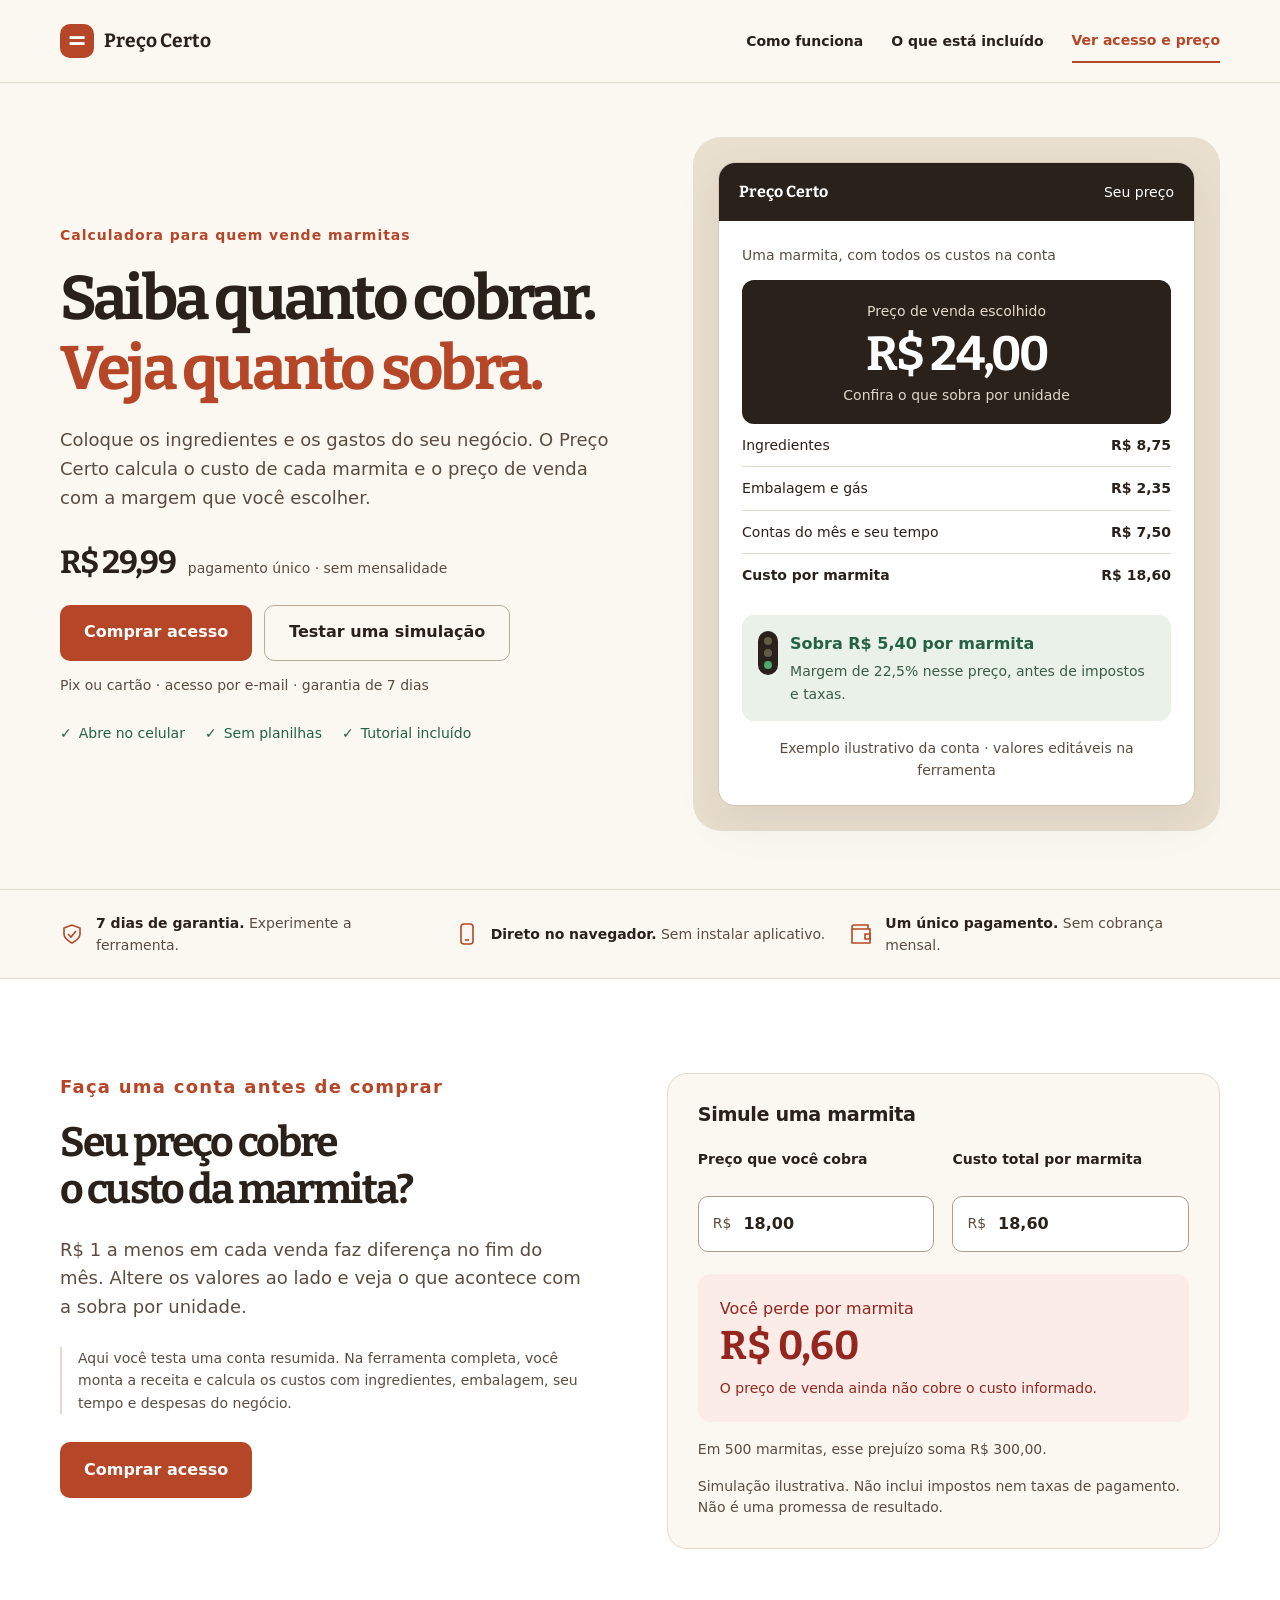
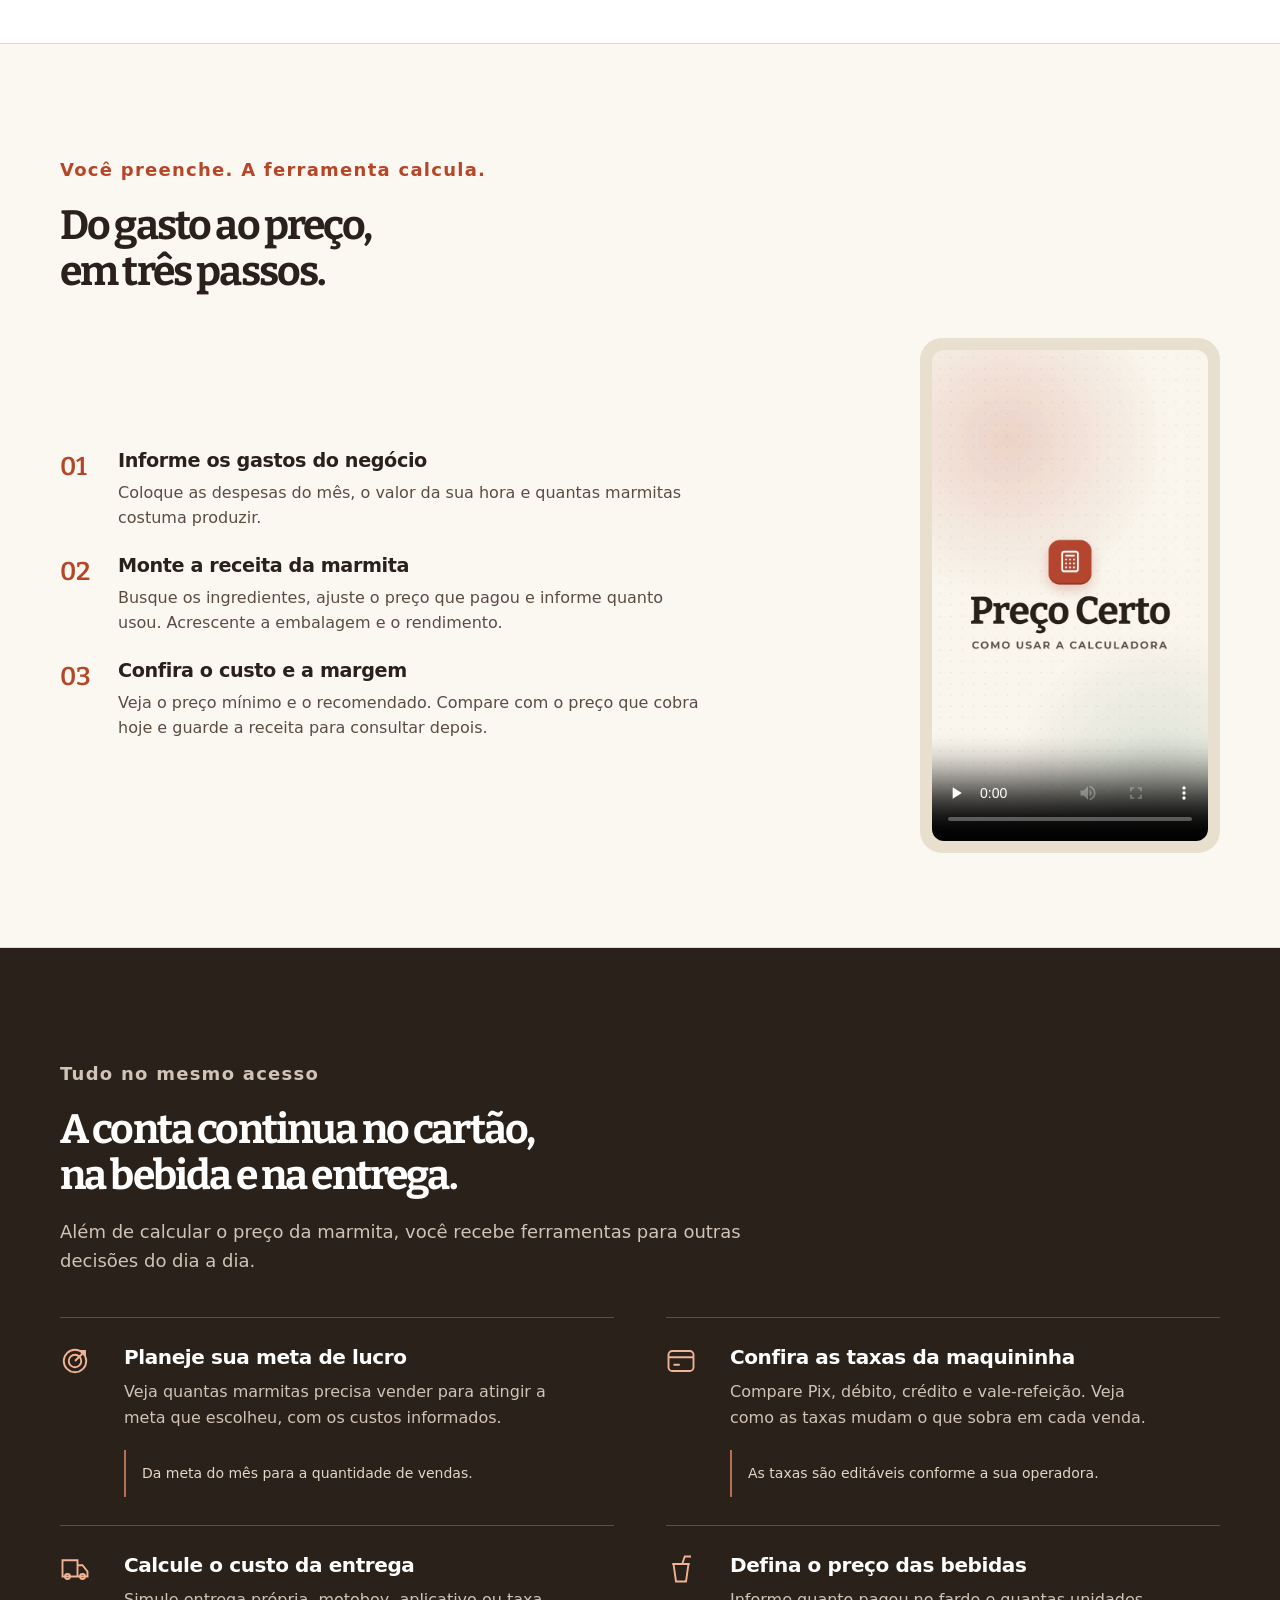
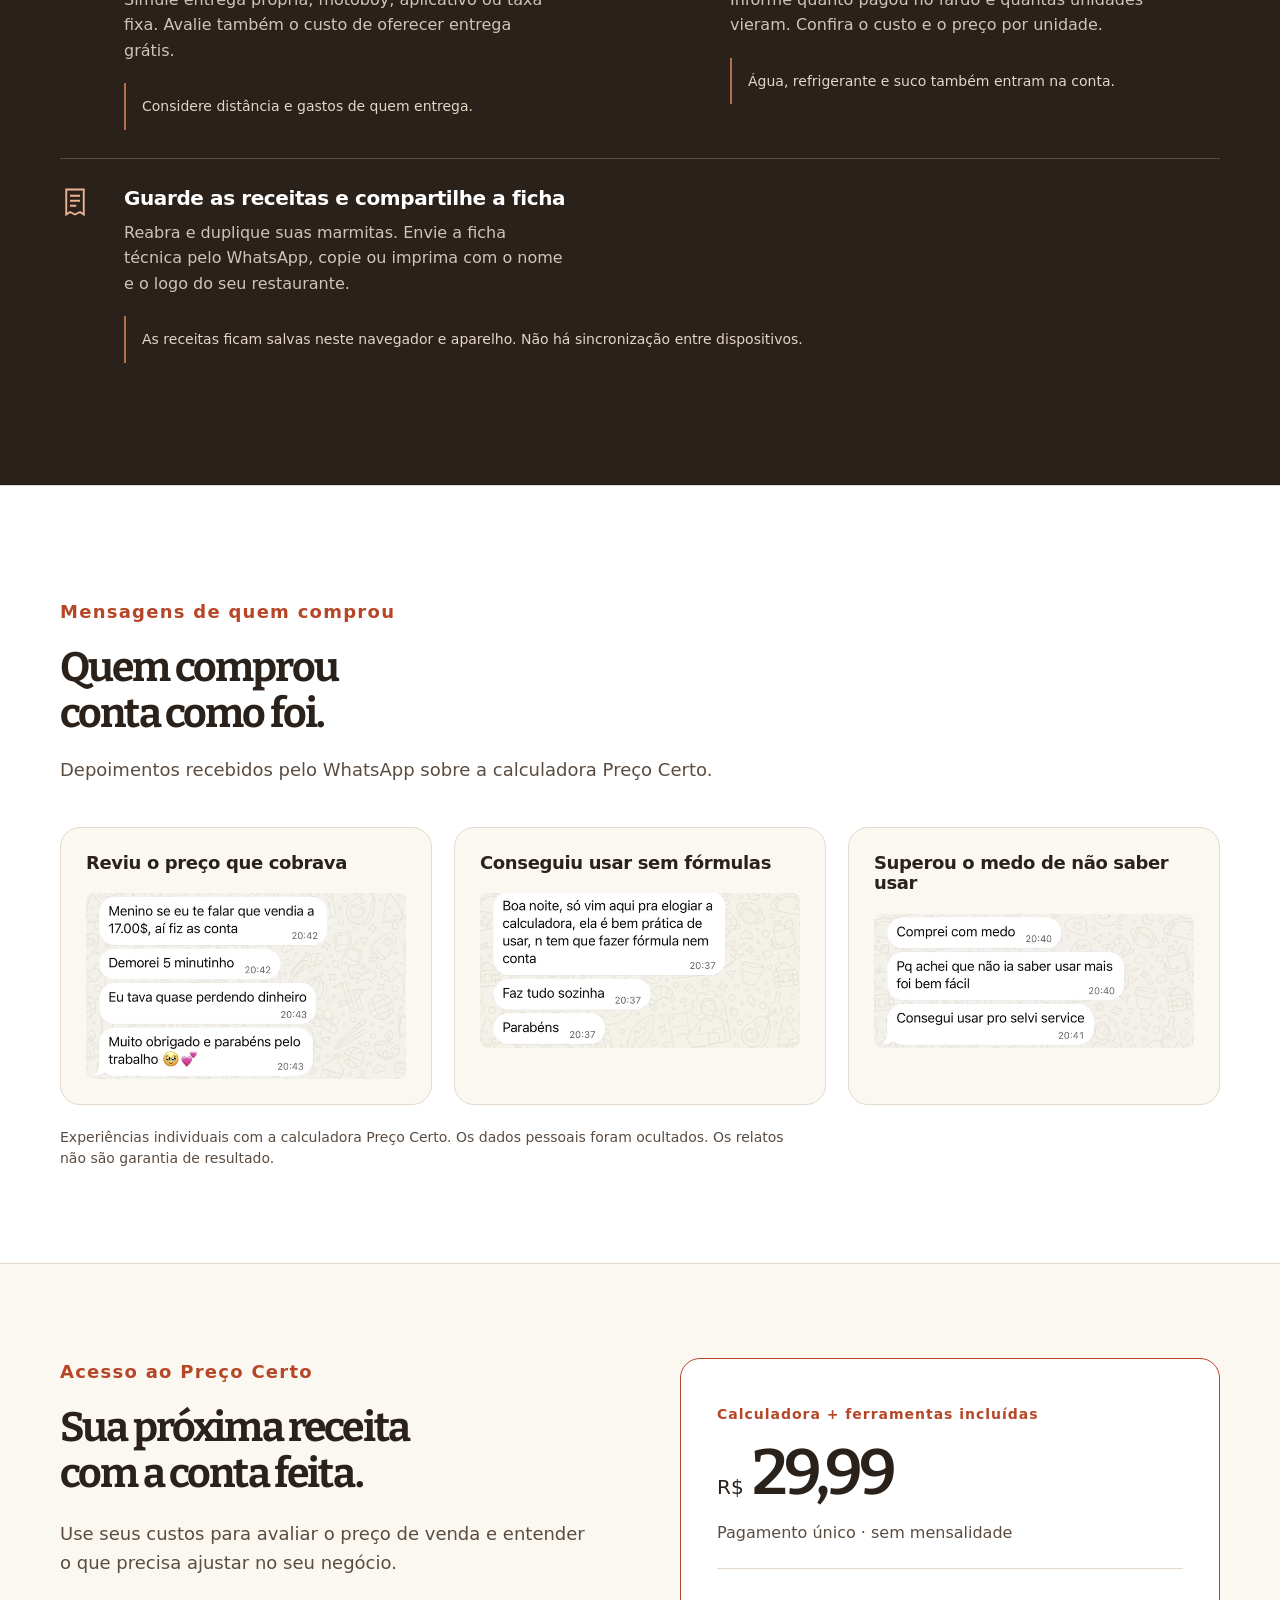
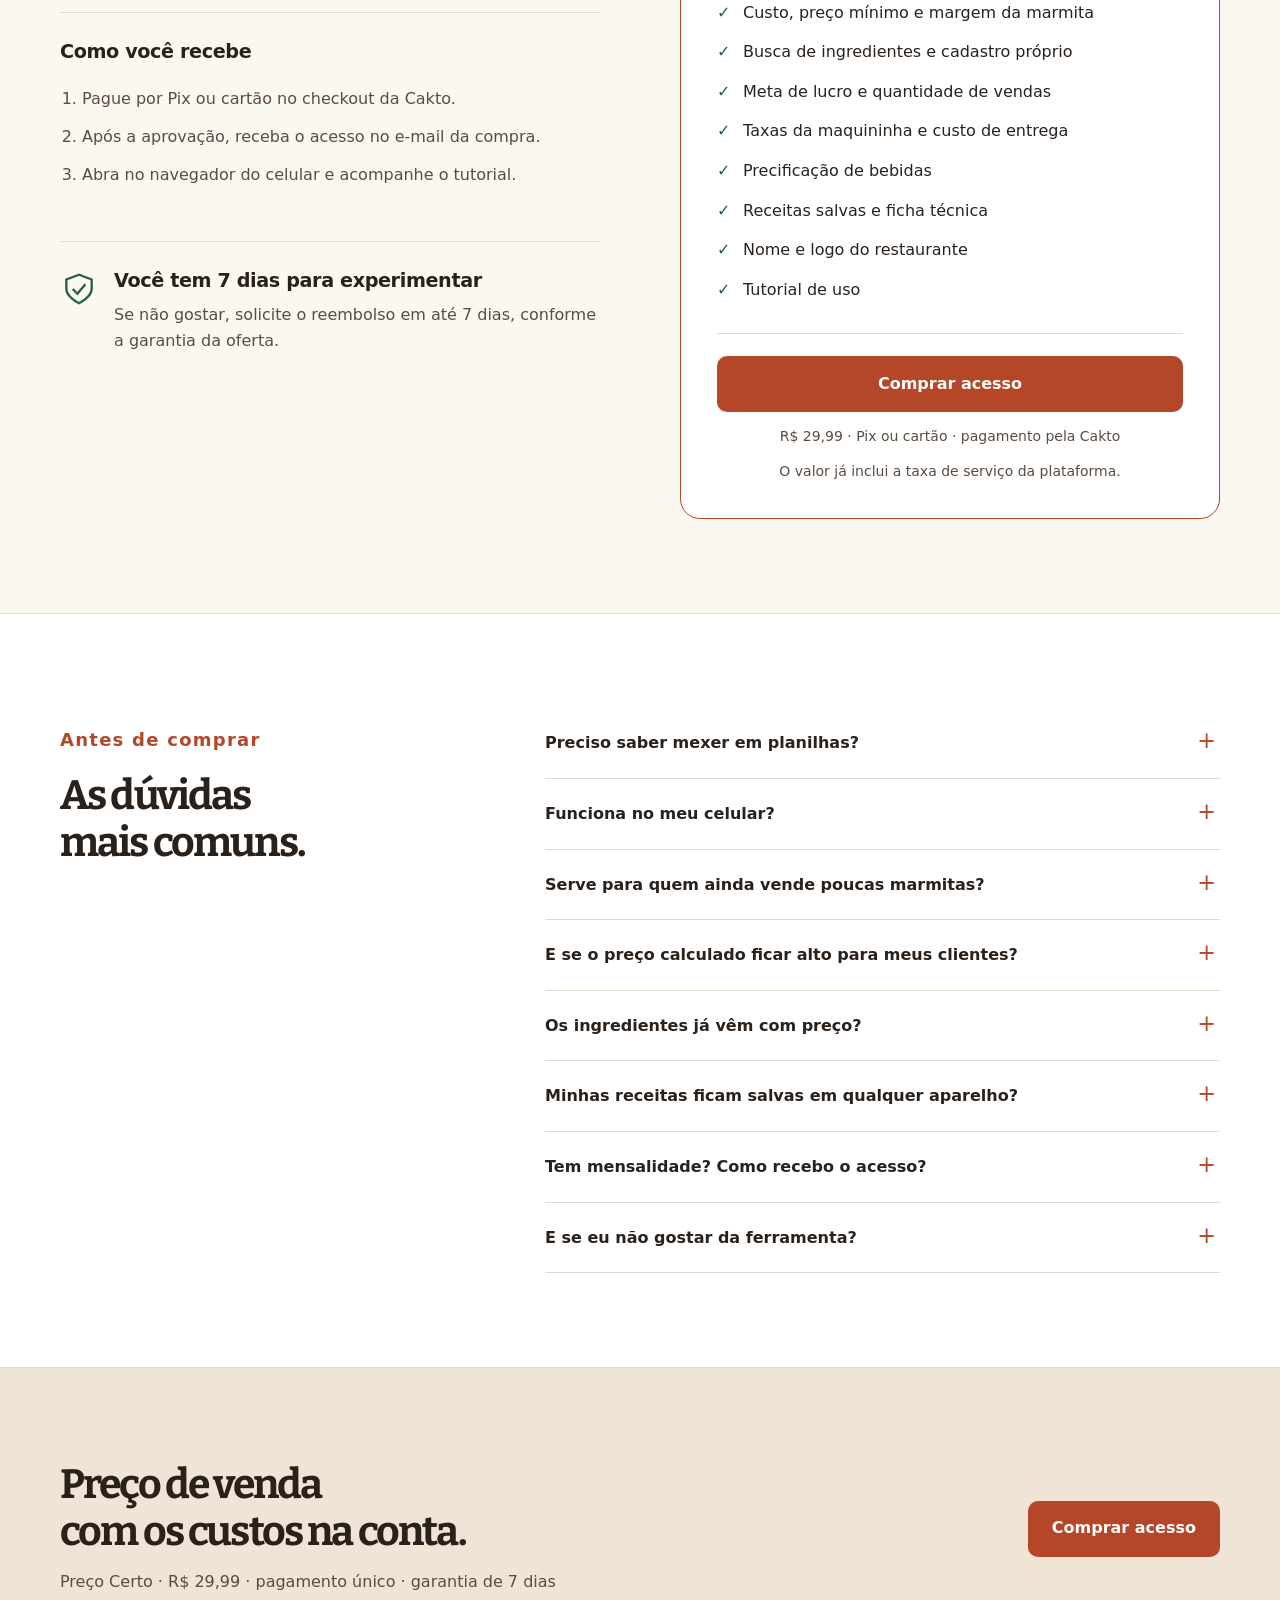
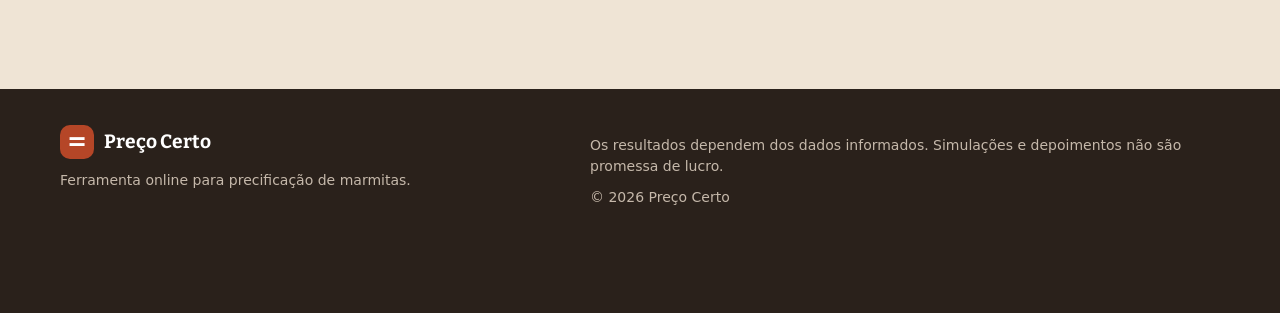
==== commit c07e7f63: "LP nova (v3): compra direta com simulação e a calculadora V2 Troca a página principal pela LP v3: tí" ====
--- a/index.html
+++ b/index.html
@@ -1,299 +1,68 @@
-<!DOCTYPE html>
-<html lang="pt-BR">
+<!doctype html>
+<html lang="pt-BR" data-type="software" data-motion data-radius="soft" data-buttons="solid">
 <head>
-  <meta charset="utf-8">
-  <meta name="viewport" content="width=device-width,initial-scale=1,viewport-fit=cover">
-  <meta name="theme-color" content="#c6512b">
-  <link rel="icon" href="data:image/svg+xml,%3Csvg xmlns='http://www.w3.org/2000/svg' viewBox='0 0 32 32'%3E%3Crect width='32' height='32' rx='8' fill='%23c6512b'/%3E%3Cpath d='M9 12h14M9 20h14' stroke='%23fff' stroke-width='3' stroke-linecap='round'/%3E%3C/svg%3E">
-  <meta name="description" content="Você vende marmitas todos os dias. Mas sabe quanto realmente sobra no seu bolso? O Preço Certo calcula o custo real de cada marmita e mostra quanto cobrar.">
-  <title>Preço Certo | Descubra quanto cobrar por cada marmita</title>
-  <!-- Versão da página: sem parâmetro ou ?v=direta = direta; ?v=quiz = mostra as entradas do diagnóstico. Só a URL decide (nada fica guardado na sessão). -->
-  <script>try{sessionStorage.removeItem('pc_variant');}catch(e){}try{if(new URLSearchParams(location.search).get('v')==='quiz')document.documentElement.className+=' v-quiz';}catch(e){}</script>
-  <link rel="preload" as="image" href="assets/demonstracao-capa-calculadora.23964df41b92.webp" fetchpriority="high">
-  <link rel="preload" as="font" href="assets/bitter-latin.0efe0fbe6068.woff2" type="font/woff2" crossorigin>
-<link rel="stylesheet" href="assets/styles.5d16938fff0f.css">
-  <!-- Meta Pixel Code -->
-  <script>
-    !function(f,b,e,v,n,t,s)
-    {if(f.fbq)return;n=f.fbq=function(){n.callMethod?
-    n.callMethod.apply(n,arguments):n.queue.push(arguments)};
-    if(!f._fbq)f._fbq=n;n.push=n;n.loaded=!0;n.version='2.0';
-    n.queue=[];
-    // O script da Meta carrega depois que a página aparece (LCP mais rápido). Até lá, a fila guarda os eventos.
-    var go=function(){if(t)return;t=b.createElement(e);t.async=!0;
-    t.src=v;s=b.getElementsByTagName(e)[0];
-    s.parentNode.insertBefore(t,s)};
-    if(b.readyState==='complete')setTimeout(go,1200);else f.addEventListener('load',function(){setTimeout(go,1200)});
-    ['touchstart','click','keydown'].forEach(function(k){f.addEventListener(k,go,{once:true,passive:true})});
-    setTimeout(go,4000)}(window, document,'script',
-    'https://connect.facebook.net/en_US/fbevents.js');
-    fbq('init', '1121235693689365');
-    fbq('track', 'PageView');
-  </script>
-  <!-- End Meta Pixel Code -->
-  <!-- Same UTMify configuration as the supplied page, without obfuscation. -->
+<meta charset="utf-8"><meta name="viewport" content="width=device-width,initial-scale=1,viewport-fit=cover">
+<title>Preço Certo | Calculadora para quem vende marmitas</title>
+<meta name="description" content="Calcule o custo da marmita, confira sua margem e veja o efeito das taxas e da entrega. Preço Certo por R$ 29,99, pagamento único.">
+<meta name="theme-color" content="#2a211b"><meta name="page-type" content="software"><meta name="site-kind" content="software">
+<meta property="og:title" content="Preço Certo | Saiba quanto cobrar pela sua marmita"><meta property="og:description" content="Custo, margem, maquininha e entrega. Uma ferramenta que abre no celular, sem planilhas."><meta property="og:type" content="website">
+<link rel="icon" href="data:image/svg+xml,%3Csvg xmlns='http://www.w3.org/2000/svg' viewBox='0 0 32 32'%3E%3Crect width='32' height='32' rx='8' fill='%23b54627'/%3E%3Cpath d='M9 12h14M9 20h14' stroke='white' stroke-width='3'/%3E%3C/svg%3E">
+<!-- Meta Pixel Code (mesmo da LP no ar: ID 1121235693689365; o script da Meta carrega depois que a página aparece) -->
+<script>
+!function(f,b,e,v,n,t,s){if(f.fbq)return;n=f.fbq=function(){n.callMethod?n.callMethod.apply(n,arguments):n.queue.push(arguments)};
+if(!f._fbq)f._fbq=n;n.push=n;n.loaded=!0;n.version='2.0';n.queue=[];
+var go=function(){if(t)return;t=b.createElement(e);t.async=!0;t.src=v;s=b.getElementsByTagName(e)[0];s.parentNode.insertBefore(t,s)};
+if(b.readyState==='complete')setTimeout(go,1200);else f.addEventListener('load',function(){setTimeout(go,1200)});
+['touchstart','click','keydown'].forEach(function(k){f.addEventListener(k,go,{once:true,passive:true})});
+setTimeout(go,4000)}(window,document,'script','https://connect.facebook.net/en_US/fbevents.js');
+fbq('init','1121235693689365');fbq('track','PageView');
+</script>
+<!-- End Meta Pixel Code -->
 <script src="https://cdn.utmify.com.br/scripts/utms/latest.js" async data-utmify-prevent-xcod-sck data-utmify-prevent-subids></script>
 <style>
-/* v2 de conversão (06/11/2026): só complementa assets/styles.css */
-.hero-beneficios{list-style:none;padding:0;margin:2px 0 4px;display:grid;gap:5px;font-size:.95rem;line-height:1.3}
-.hero-beneficios li{position:relative;padding-left:24px}
-.hero-beneficios li:before{content:"✓";position:absolute;left:0;top:0;width:18px;height:18px;border-radius:50%;background:var(--green);color:#fff;font-size:.7rem;font-weight:900;display:grid;place-items:center;margin-top:1px}
-.prejuizo-grid{display:grid;grid-template-columns:.8fr 1.3fr 1fr;gap:16px;align-items:stretch;margin-bottom:12px}
-.conta-perda{border:2px solid #b3261e;background:#fff6f4}
-.conta-perda .conta-rotulo{color:#b3261e}
-.perda-linha{display:flex;justify-content:space-between;align-items:baseline;gap:12px;padding:10px 0;border-bottom:1px dashed #e8b9b2}
-.perda-linha:last-child{border-bottom:0}
-.perda-linha span{font-weight:650}
-.perda-linha small{display:block;font-weight:400;font-size:.8rem;color:var(--muted)}
-.perda-linha b{font:800 1.35rem/1.1 var(--serif);color:#b3261e;white-space:nowrap}
-.perda-mes b{font-size:1.75rem}
-.nota-ilustrativa{margin:8px 0 0;font-size:.8rem}
-.transicao{max-width:640px;margin:22px auto 0;text-align:center;font-size:1.1rem;line-height:1.5}
-.solucao-grid{display:grid;grid-template-columns:1.2fr .8fr;gap:36px;align-items:center}
-.solucao-numeros{display:grid;grid-template-columns:repeat(3,1fr);gap:10px;margin:18px 0 6px}
-.solucao-numeros div{background:#fff;border:1px solid var(--line);border-radius:14px;padding:12px 10px;text-align:center}
-.solucao-numeros span{display:block;font-size:.8rem;color:var(--muted);line-height:1.25}
-.solucao-numeros b{font:800 1.3rem/1.2 var(--serif);color:var(--ink);white-space:nowrap}
-.solucao-numeros .certo{border-color:var(--green)}
-.solucao-numeros .certo b{color:var(--green)}
-.cta-esq{text-align:left}
-.solucao-tela{margin:0;text-align:center}
-.solucao-tela img{width:min(300px,100%);height:auto;border-radius:16px;border:1px solid var(--line);box-shadow:var(--shadow)}
-.solucao-tela figcaption,.depo figcaption{font-size:.85rem;color:var(--muted);margin-top:8px;text-align:center}
-.depo figcaption{background:#fff;margin:0;padding:8px 10px}
-.oferta-sub{font:700 1rem/1.3 var(--sans,inherit);margin:16px 0 0;text-align:left;display:block}
-.price-card .list-check{display:block;margin:8px 0 20px;text-align:left}
-.price-card .list-check li{font-size:.95rem}
-.depois-card{text-align:left;margin:18px 0 0}
-.objecoes{display:grid;grid-template-columns:1fr 1fr;gap:14px;max-width:960px;margin:0 auto}
-.objecao-card{background:#fff;border:1px solid var(--line);border-radius:16px;padding:18px 18px 6px}
-.objecao-card h3{font-family:var(--serif);font-size:1.12rem;line-height:1.3;margin:0 0 8px}
-.objecao-card p{color:var(--muted);line-height:1.55}
-.objecao-destaque{grid-column:1/-1;border:2px solid var(--brand)}
-@media(max-width:850px){
- .prejuizo-grid,.solucao-grid,.objecoes{grid-template-columns:1fr}
- .solucao-grid{gap:20px}
- .cta-esq{text-align:center}
-}
-@media(max-width:600px){
- .page-lp{padding-bottom:calc(108px + env(safe-area-inset-bottom))}
- .hero2-grid{grid-template-columns:45% 1fr;grid-template-areas:"texto texto" "video preco" "video benef" "cta cta" "quiz quiz" "fine fine";row-gap:10px;align-items:center}
- .hero2-compra{display:contents}
- .hero2-compra .preco-linha{grid-area:preco;align-self:end}
- .hero2-compra .hero-beneficios{grid-area:benef;align-self:start}
- .hero2-compra [data-checkout]{grid-area:cta}
- .hero2-compra [data-quizlink]{grid-area:quiz}
- .hero2-compra .fineprint{grid-area:fine;text-align:center}
- .hero2 .hero-copy{font-size:.97rem;line-height:1.45}
- .hero2-compra{gap:8px}
- .hero2-compra .btn{font-size:.95rem;letter-spacing:0;padding:14px 10px;min-height:54px}
- .hero2 .eyebrow{display:none}
- .hero2 h1{font-size:clamp(1.55rem,6.9vw,1.9rem);line-height:1.15}
- .video-legenda .longa{display:none}
- .hero-beneficios{font-size:.86rem}
- .solucao-numeros b{font-size:1.1rem}
- .transicao{font-size:1.02rem}
-}
-@media(max-width:380px){
- .hero2-compra .btn{font-size:.88rem;padding:12px 6px}
- .hero-beneficios{font-size:.8rem}
- .solucao-numeros{gap:6px}
- .solucao-numeros div{padding:10px 4px}
- .solucao-numeros b{font-size:1rem}
-}
-</style>
-</head>
-<body class="page-lp">
-  <header class="site-header">
-    <div class="wrap">
-      <a class="brand" href="./" aria-label="Preço Certo, início"><span class="brand-mark" aria-hidden="true">▦</span>Preço Certo</a>
-      <nav aria-label="Navegação principal"><a href="#exemplo">A conta</a><a href="#como-funciona">Como funciona</a><a class="top-action" href="quiz/index.html" data-quizlink data-v="quiz">Diagnóstico grátis ↗</a></nav>
-    </div>
-  </header>
-  <main>
-    <!-- 1. Primeira dobra: dor, solução, demonstração e CTA -->
-    <section class="hero hero2" id="inicio">
-      <div class="wrap hero2-grid">
-        <div class="hero2-texto">
-          <div class="eyebrow">Para quem vende marmita</div>
-          <h1>Você vende marmitas todos os dias. Mas sabe quanto realmente <span>sobra no seu bolso</span>?</h1>
-          <p class="hero-copy">Ingredientes, gás, embalagem, luz e até o seu tempo podem estar consumindo seu lucro sem você perceber. Com o <strong>Preço Certo</strong>, descubra o custo real de cada marmita e quanto cobrar para trabalhar com uma margem planejada.</p>
-        </div>
-        <div class="hero2-video">
-          <div class="phone">
-            <video class="demo-video" data-src="assets/demonstracao-leve.5c7460b4ad0d.mp4" data-full="assets/demonstracao.27faafa785bc.mp4" poster="assets/demonstracao-capa-calculadora.23964df41b92.webp" muted loop playsinline preload="none" aria-label="Vídeo: a calculadora Preço Certo funcionando"></video>
-            <button class="video-toque" type="button" data-video-toque>▶ Assistir</button>
-          </div>
-          <p class="video-legenda"><span class="longa">A calculadora real funcionando · </span>toque para assistir</p>
-        </div>
-        <div class="hero2-compra">
-          <div class="preco-linha"><span class="preco-grande">R$ 29,99</span><span class="preco-sub">pagamento único</span></div>
-          <ul class="hero-beneficios">
-            <li>Sem planilhas e sem fórmulas</li>
-            <li>Funciona direto no celular</li>
-            <li>Pagamento único, sem mensalidade</li>
-          </ul>
-          <a class="btn btn-block" href="https://pay.cakto.com.br/35dgsa8_1077031" data-checkout="hero">QUERO DESCOBRIR QUANTO COBRAR →</a>
-          <a class="btn btn-outline btn-block" href="quiz/index.html" data-quizlink data-v="quiz">Descobrir se meu preço está certo</a>
-          <p class="fineprint">R$ 29,99 • Pagamento único • Garantia de 7 dias</p>
-        </div>
-      </div>
-    </section>
-
-    <!-- 2. Exemplo matemático do prejuízo -->
-    <section class="section paper" id="exemplo">
-      <div class="wrap">
-        <div class="heading"><div class="eyebrow">A conta que quase ninguém faz</div><h2>Você pode estar trabalhando o mês inteiro para perder dinheiro.</h2><p>Veja o que acontece quando você calcula o preço da marmita olhando apenas para os ingredientes.</p></div>
-        <div class="prejuizo-grid">
-          <div class="conta conta-chute"><span class="conta-rotulo">Preço de venda</span><div class="conta-valor">R$ 18,00</div><p>Igual ao da concorrência, sem fazer a conta.</p></div>
-          <div class="conta">
-            <span class="conta-rotulo">Custo de verdade de uma marmita</span>
-            <div class="l"><span>Comida (arroz, feijão, carne…)</span><b>R$ 8,75</b></div>
-            <div class="l"><span>Embalagem</span><b>R$ 1,40</b></div>
-            <div class="l"><span>Gás</span><b>R$ 0,95</b></div>
-            <div class="l"><span>Aluguel, luz e água (dividido pelas marmitas)</span><b>R$ 5,70</b></div>
-            <div class="l"><span>Seu tempo</span><b>R$ 1,80</b></div>
-            <div class="l total"><span>Custo total</span><b>R$ 18,60</b></div>
-          </div>
-          <div class="conta conta-perda">
-            <span class="conta-rotulo">Prejuízo</span>
-            <div class="perda-linha"><span>Em cada marmita</span><b>− R$ 0,60</b></div>
-            <div class="perda-linha perda-mes"><span>Em 500 marmitas no mês<small>20 por dia × 25 dias</small></span><b>− R$ 300,00</b></div>
-          </div>
-        </div>
-        <p class="fineprint center nota-ilustrativa">Exemplo ilustrativo, não é promessa de resultado. Os valores dependem dos custos e das vendas de cada negócio.</p>
-        <p class="transicao">É por isso que o <strong>Preço Certo</strong> calcula os custos que muita gente esquece antes de definir quanto cobrar.</p>
-      </div>
-    </section>
-
-    <!-- 3. Como a calculadora resolve -->
-    <section class="section" id="solucao">
-      <div class="wrap solucao-grid">
-        <div class="solucao-texto">
-          <div class="eyebrow">A mesma marmita, com a conta feita</div>
-          <h2>A calculadora mostra o custo real e quanto cobrar.</h2>
-          <p>Você coloca os ingredientes e os gastos do mês. O Preço Certo soma tudo, divide pelas marmitas e mostra o preço mínimo e o preço recomendado.</p>
-          <div class="solucao-numeros">
-            <div><span>Custo real</span><b>R$ 18,60</b></div>
-            <div class="certo"><span>Preço recomendado</span><b>R$ 24,00</b></div>
-            <div class="certo"><span>Sobra por marmita</span><b>R$ 5,40</b></div>
-          </div>
-          <div class="cta-bloco cta-esq"><a class="btn" href="https://pay.cakto.com.br/35dgsa8_1077031" data-checkout="exemplo">QUERO CALCULAR MEU LUCRO →</a><p class="fineprint micro">R$ 29,99 · Pix ou cartão · acesso logo após pagar</p></div>
-        </div>
-        <figure class="solucao-tela"><img src="assets/calculadora-resultado.689ac0ede9aa.webp" width="600" height="1177" loading="lazy" decoding="async" alt="Tela real da calculadora com esta conta: custo de R$ 18,60 e preço recomendado de R$ 24,00"><figcaption>Tela real da calculadora com esta conta.</figcaption></figure>
-      </div>
-    </section>
-
-    <!-- 4. Prova social real (prints de WhatsApp enviados por compradores, sem nome nem número) -->
-    <section class="section paper" id="depoimentos">
-      <div class="wrap">
-        <div class="heading"><div class="eyebrow">Quem comprou conta</div><h2>“Eu tava quase perdendo dinheiro”</h2><p>Mensagens reais que chegaram no nosso WhatsApp depois da compra.</p></div>
-        <div class="depo-grid">
-          <figure class="depo"><img src="assets/depoimento-3.22cd3ffe77a3.webp" width="600" height="348" loading="lazy" decoding="async" alt="Mensagem no WhatsApp: Menino se eu te falar que vendia a 17.00$, aí fiz as conta. Demorei 5 minutinho. Eu tava quase perdendo dinheiro. Muito obrigado e parabéns pelo trabalho."><figcaption>Refez a conta e viu que quase perdia dinheiro</figcaption></figure>
-          <figure class="depo"><img src="assets/depoimento-1.ff683cf8d78d.webp" width="600" height="290" loading="lazy" decoding="async" alt="Mensagem no WhatsApp: Boa noite, só vim aqui pra elogiar a calculadora, ela é bem prática de usar, n tem que fazer fórmula nem conta. Faz tudo sozinha. Parabéns."><figcaption>Sem fórmula e sem conta</figcaption></figure>
-          <figure class="depo"><img src="assets/depoimento-2.f84a3c30df0d.webp" width="600" height="251" loading="lazy" decoding="async" alt="Mensagem no WhatsApp: Comprei com medo. Pq achei que não ia saber usar mais foi bem fácil. Consegui usar pro selvi service."><figcaption>Tinha medo de não saber usar</figcaption></figure>
-        </div>
-      </div>
-    </section>
-
-    <section class="section contrast" id="diagnostico" data-v="quiz">
-      <div class="wrap contrast-flex">
-        <div><div class="eyebrow" style="color:#93dbac">Ainda em dúvida?</div><h2>Faça um diagnóstico gratuito do seu preço.</h2><p style="max-width:620px;margin-bottom:0">Em 4 perguntas rápidas, veja quais custos você pode estar deixando de fora. Sem e-mail e sem compromisso.</p></div>
-        <a class="btn btn-light" href="quiz/index.html" data-quizlink>Começar diagnóstico grátis →</a>
-      </div>
-    </section>
-
-    <!-- 5. Oferta -->
-    <section class="section price-section" id="comprar">
-      <div class="wrap">
-        <div class="heading"><div class="eyebrow">Acesso à ferramenta</div><h2>Chega de precificar no chute.</h2><p>Um único erro na precificação pode custar mais do que o valor da ferramenta.</p></div>
-        <div class="price-card">
-          <span class="eyebrow">Preço Certo</span>
-          <div class="price">R$ 29,99</div>
-          <p class="muted" style="margin-bottom:7px">Pagamento único · sem mensalidade</p>
-          <h3 class="oferta-sub">O que você recebe</h3>
-          <ul class="list-check">
-            <li><b>Calculadora Preço Certo</b>, online, que abre no navegador do celular sem instalar nada</li>
-            <li><b>Custo real de cada marmita</b>: ingredientes, embalagem, gás, contas do mês e o seu tempo</li>
-            <li><b>Preço mínimo e preço recomendado</b> com o tanto que você quer que sobre</li>
-            <li><b>Mais de 500 ingredientes</b> pra buscar pelo nome; se faltar algum, você cadastra</li>
-            <li><b>Tutorial passo a passo</b></li>
-          </ul>
-          <a class="btn btn-block" href="https://pay.cakto.com.br/35dgsa8_1077031" data-checkout="oferta">QUERO MEU PREÇO CERTO →</a>
-          <p class="micro-oferta">Pix ou cartão · acesso logo após pagar</p>
-          <ol class="depois depois-card">
-            <li><b>Você paga no Pix ou no cartão.</b></li>
-            <li><b>O acesso chega no seu e-mail.</b></li>
-            <li><b>Abre no celular e já usa.</b> Dá pra salvar na tela inicial.</li>
-          </ol>
-          <p class="fineprint" style="margin:12px 0 0">Pagamento pela Cakto. O valor já inclui a taxa de serviço da plataforma.</p>
-          <div class="price-note"><b>Garantia de 7 dias.</b> Usou e não gostou? Pede o dinheiro de volta dentro de 7 dias, sem precisar explicar.</div>
-        </div>
-      </div>
-    </section>
-
-    <!-- 6. Como funciona -->
-    <section class="section paper" id="como-funciona">
-      <div class="wrap">
-        <div class="heading"><div class="eyebrow">Como funciona</div><h2>Em 3 passos, no celular.</h2></div>
-        <ol class="passos3">
-          <li><img src="assets/demo-1-despesas.b051ce2e0d6a.webp" width="600" height="865" loading="lazy" decoding="async" alt="Tela real: gastos do mês e marmitas por dia"><div><b>1. Coloque os gastos do mês</b><p>Aluguel, luz, gás, internet e quantas marmitas você faz por dia.</p></div></li>
-          <li><img src="assets/demo-3-quantidade.86855942c0c7.webp" width="600" height="865" loading="lazy" decoding="async" alt="Tela real: quanto pagou e quanto usou de cada ingrediente"><div><b>2. Monte a receita</b><p>Busque os ingredientes, diga quanto pagou e quanto usou na receita.</p></div></li>
-          <li><img src="assets/calculadora-resultado.689ac0ede9aa.webp" width="600" height="1177" loading="lazy" decoding="async" alt="Tela real: custo de cada marmita e preço recomendado"><div><b>3. Veja o preço certo</b><p>Quanto custa cada marmita e quanto cobrar pra sobrar dinheiro.</p></div></li>
-        </ol>
-        <div class="cta-bloco"><a class="btn" href="https://pay.cakto.com.br/35dgsa8_1077031" data-checkout="passos">QUERO CALCULAR MEU LUCRO →</a><p class="fineprint micro">R$ 29,99 · Pix ou cartão · acesso logo após pagar</p></div>
-      </div>
-    </section>
-
-    <!-- 7. Objeções -->
-    <section class="section objecao" id="duvidas">
-      <div class="wrap">
-        <div class="heading"><div class="eyebrow">As dúvidas de quem vende marmita</div><h2>Antes de decidir</h2></div>
-        <div class="objecoes">
-          <div class="objecao-card objecao-destaque">
-            <h3>“E se eu descobrir que preciso cobrar mais e perder meus clientes?”</h3>
-            <p>Descobrir seu custo real não significa que você precisa sair aumentando todos os preços. O Preço Certo mostra o custo e o preço com a margem que você quer, e você compara com o preço que cobra hoje. Assim, fica mais fácil avaliar se precisa reajustar o valor, reduzir despesas ou rever suas porções.</p>
-          </div>
-          <div class="objecao-card">
-            <h3>“Não sei mexer em planilhas.”</h3>
-            <p>Não precisa. Não é planilha: você coloca quanto pagou e quanto usou de cada coisa, e a calculadora faz a conta e mostra o preço.</p>
-          </div>
-          <div class="objecao-card">
-            <h3>“Eu vendo poucas marmitas. Vale a pena?”</h3>
-            <p>Saber o custo de cada marmita importa com qualquer volume. Dá pra usar os gastos que você já tem, ou os que pretende ter, e ver quanto cobrar antes mesmo de começar a vender.</p>
-          </div>
-          <div class="objecao-card">
-            <h3>“Vou precisar pagar todo mês?”</h3>
-            <p>Não. É um pagamento só, de R$ 29,99, sem mensalidade. Confira o total no checkout antes de pagar.</p>
-          </div>
-        </div>
-      </div>
-    </section>
-
-    <!-- 8. Perguntas frequentes -->
-    <section class="section paper" id="perguntas">
-      <div class="wrap">
-        <div class="heading"><h2>Perguntas frequentes</h2></div>
-        <div class="faq">
-          <details><summary>Funciona no celular?</summary><p>Sim. Abre no navegador do celular, sem instalar nada, e dá pra salvar como atalho na tela inicial.</p></details>
-          <details><summary>Preciso saber fazer conta?</summary><p>Não. Você coloca quanto pagou e quanto usou de cada coisa. A calculadora faz a conta e mostra o preço.</p></details>
-          <details><summary>Como recebo o acesso?</summary><p>Assim que o pagamento é aprovado, o acesso chega no e-mail que você colocou na compra. Confira também a caixa de spam.</p></details>
-          <details><summary>E se eu não gostar?</summary><p>Você tem 7 dias de garantia. Usou e não gostou, pede o dinheiro de volta, sem precisar explicar.</p></details>
-        </div>
-      </div>
-    </section>
-
-    <!-- 9. CTA final -->
-    <section class="section center">
-      <div class="wrap narrow"><h2>A próxima marmita já pode sair com o preço certo.</h2><p class="muted">Você coloca os gastos. O Preço Certo faz a conta e mostra quanto cobrar.</p><a class="btn" href="https://pay.cakto.com.br/35dgsa8_1077031" data-checkout="final">QUERO PARAR DE COBRAR NO CHUTE →</a><p class="fineprint micro">R$ 29,99 · Pix ou cartão · garantia de 7 dias</p></div>
-    </section>
-  </main>
-  <footer><div class="wrap"><div><strong style="color:#fff">Preço Certo</strong><p style="margin:5px 0 0">Ferramenta online para precificação de marmitas.</p></div><div><a href="quiz/index.html" data-quizlink data-v="quiz">Diagnóstico gratuito</a><p style="margin:7px 0 0">Exemplos e simulações não são garantia de resultado financeiro.</p></div></div></footer>
-  <div class="mobile-sticky" id="mobile-sticky"><a class="btn" href="https://pay.cakto.com.br/35dgsa8_1077031" data-checkout="sticky">DESCOBRIR QUANTO COBRAR · R$ 29,99</a><div class="tiny">Pix ou cartão · acesso logo após pagar</div></div>
-  <script src="assets/site.cad4f55ca98c.js" defer></script>
-
-  <noscript><img decoding="async" height="1" width="1" style="display:none"
-    src="https://www.facebook.com/tr?id=1121235693689365&ev=PageView&noscript=1"
-  /></noscript>
-</body>
-</html>
+@font-face{font-family:Bitter;src:url('assets/bitter-latin.0efe0fbe6068.woff2') format('woff2');font-weight:600 800;font-display:swap}
+:root{--paper:#fbf8f2;--white:#fff;--ink:#2a211b;--muted:#5b4c40;--accent:#b54627;--accent-hover:#94371c;--line:#e3d9cc;--green:#246243;--green-soft:#e9f1e8;--red:#94251f;--red-soft:#fcece7;--amber:#79520b;--amber-soft:#fff2d8;--radius:20px;--sans:system-ui,-apple-system,'Segoe UI',sans-serif;--serif:Bitter,Georgia,serif}
+*{box-sizing:border-box}html{scroll-behavior:smooth;scroll-padding-top:28px}body{margin:0;background:var(--paper);font:16px/1.6 var(--sans);color:var(--ink);-webkit-font-smoothing:antialiased}button,input{font:inherit}button,a,input{-webkit-tap-highlight-color:transparent}button{cursor:pointer}a{color:inherit}img,video{display:block;max-width:100%}h1,h2,h3,p,figure{margin:0}h1,h2,h3{line-height:1.14}h1,h2{font-family:var(--serif);font-weight:700;letter-spacing:-.045em}h1{font-size:clamp(2.4rem,4.8vw,4.25rem)}h2{font-size:clamp(2rem,3.2vw,3rem)}h3{font-size:1.2rem;font-weight:700;letter-spacing:-.02em}p{color:var(--muted)}button{border:0}a{text-decoration-thickness:1px;text-underline-offset:5px}.wrap{width:min(1160px,calc(100% - 64px));margin:auto}.eyebrow{font-size:.875rem;font-weight:700;letter-spacing:.07em;color:var(--accent);margin-bottom:18px}.section{padding:94px 0;border-top:1px solid var(--line)}.heading{max-width:730px;margin-bottom:42px}.heading p{margin-top:18px;font-size:1.125rem}.btn{min-height:56px;padding:16px 24px;display:inline-flex;align-items:center;justify-content:center;border-radius:10px;background:var(--accent);color:white;font-size:1rem;font-weight:750;text-decoration:none;line-height:1.3;transition:transform .15s,background .15s}.btn:hover{background:var(--accent-hover);transform:translateY(-2px)}.btn:active{transform:translateY(1px)}.btn-secondary{background:transparent;color:var(--ink);border:1px solid #b8a999}.btn-secondary:hover{background:#eee5d9}.fine{font-size:.875rem;line-height:1.5}.skip{position:fixed;left:16px;top:-90px;background:white;padding:12px;z-index:100}.skip:focus{top:12px}:focus-visible{outline:3px solid #207959;outline-offset:5px}header{border-bottom:1px solid var(--line)}.nav{height:82px;display:flex;align-items:center;justify-content:space-between;gap:24px}.brand{font-family:var(--serif);font-size:1.2rem;font-weight:700;text-decoration:none;display:flex;gap:10px;align-items:center}.mark{display:grid;place-items:center;background:var(--accent);color:white;width:34px;height:34px;border-radius:10px;font:700 24px var(--sans)}.nav-links{display:flex;align-items:center;gap:28px}.nav-links a{font-size:.875rem;font-weight:650;text-decoration:none;display:inline-flex;align-items:center;min-height:44px}.nav-links a:hover{text-decoration:underline}.nav .nav-buy{border-bottom:2px solid var(--accent);color:var(--accent)}
+.hero{padding:54px 0 58px}.hero-grid{display:grid;grid-template-columns:1.08fr 1fr;gap:64px;align-items:center}.hero h1{max-width:630px}.hero h1 em{font-style:normal;color:var(--accent)}.hero .lead{font-size:1.125rem;max-width:560px;margin-top:22px}.hero-price{margin:25px 0 16px;display:flex;align-items:baseline;gap:12px}.hero-price strong{white-space:nowrap;flex-shrink:0;font-family:var(--serif);font-size:2rem;letter-spacing:-.04em}.hero-price span{font-size:.875rem;color:var(--muted)}.hero-actions{display:flex;gap:12px;align-items:center}.hero .fine{margin-top:14px}.hero-facts{display:flex;gap:20px;margin-top:26px;flex-wrap:wrap;font-size:.875rem;color:var(--green)}.hero-facts span:before{content:'✓';margin-right:7px;font-weight:800}.product{background:#e9dfcf;border-radius:28px;padding:25px;position:relative}.app-window{border-radius:17px;overflow:hidden;background:#fff;border:1px solid #d5c6b6;box-shadow:0 18px 44px #35251813}.app-top{background:var(--ink);color:#fff;display:flex;align-items:center;justify-content:space-between;padding:16px 20px;font-size:.875rem}.app-top b{font-family:var(--serif);font-size:1rem}.app-main{padding:23px}.app-label{font-size:.875rem;color:var(--muted);margin-bottom:14px}.app-price{background:var(--ink);border-radius:12px;padding:18px;text-align:center;color:white}.app-price small{font-size:.875rem;color:#e5d9c9}.app-price strong{display:block;font-family:var(--serif);font-size:3rem;letter-spacing:-.04em;line-height:1.25}.app-price p{color:#dfd5c8;font-size:.875rem}.app-row{display:flex;justify-content:space-between;gap:20px;padding:10px 0;border-bottom:1px solid var(--line);font-size:.875rem}.app-row.total{font-weight:750;color:var(--ink);border-bottom:0}.status{display:flex;align-items:flex-start;gap:12px;background:var(--green-soft);padding:16px;border-radius:12px;margin-top:18px}.lights{background:var(--ink);border-radius:14px;padding:6px;display:flex;flex-direction:column;gap:4px;flex:none}.lights i{width:8px;height:8px;border-radius:50%;background:#635b48}.lights i:last-child{background:#4da872}.status b{display:block;color:var(--green);font-size:1rem}.status p{font-size:.875rem;color:#3c5c47;margin-top:4px}.app-footer{font-size:.875rem;color:var(--muted);text-align:center;margin-top:16px}.trust-line{border-top:1px solid var(--line);padding:22px 0}.trust-grid{display:grid;grid-template-columns:repeat(3,1fr);gap:24px}.trust-grid div{display:flex;align-items:center;gap:12px;font-size:.875rem}.trust-grid b{color:var(--ink)}.trust-grid span{color:var(--muted)}.trust-grid svg{width:24px;height:24px;stroke:var(--accent);fill:none;stroke-width:1.6;flex:none}
+.demo-section{background:white}.demo-grid{display:grid;grid-template-columns:1fr 1.05fr;gap:80px;align-items:start}.demo-copy h2{margin-bottom:22px}.demo-copy>p{font-size:1.125rem}.demo-copy .demo-note{margin-top:25px;font-size:.875rem;border-left:2px solid var(--line);padding-left:16px}.demo-panel{border:1px solid var(--line);border-radius:var(--radius);padding:30px;background:var(--paper)}.demo-panel h3{margin-bottom:22px}.fields{display:grid;grid-template-columns:1fr 1fr;gap:18px}.field label{display:block;min-height:2.8em;font-size:.875rem;font-weight:650;margin-bottom:8px}.input-wrap{display:flex;align-items:center;gap:10px;background:white;border:1px solid #ad9e8e;border-radius:10px;padding:0 14px;height:56px}.input-wrap span{font-size:.875rem;color:var(--muted)}.input-wrap input{width:100%;min-width:0;border:0;background:transparent;outline:none;font-weight:700;color:var(--ink)}.input-wrap:focus-within{outline:3px solid #207959;outline-offset:3px}.field-error{color:var(--red);font-size:.875rem;margin-top:12px}.demo-answer{background:var(--green-soft);border-radius:12px;margin-top:22px;padding:22px;color:var(--green)}.demo-answer.negative{background:var(--red-soft);color:var(--red)}.demo-answer.neutral{background:var(--amber-soft);color:var(--amber)}.demo-answer strong{display:block;font-family:var(--serif);font-size:2.5rem;line-height:1.25}.demo-answer p{color:inherit;font-size:.875rem;margin-top:6px}.demo-month{font-size:.875rem;padding-top:16px;color:var(--muted)}.demo-panel .fine{margin-top:16px}.demo-copy .btn{margin-top:28px}.steps{display:grid;grid-template-columns:repeat(3,1fr);gap:32px;counter-reset:steps}.step{border-top:2px solid var(--line);padding-top:24px;counter-increment:steps}.step:before{content:counter(steps,decimal-leading-zero);display:block;color:var(--accent);font-family:var(--serif);font-size:1.6rem;margin-bottom:20px}.step p{margin-top:12px}.how-layout{display:grid;grid-template-columns:1fr 300px;gap:60px;align-items:center}.how-layout .steps{grid-template-columns:1fr;gap:24px}.how-layout .step{position:relative;padding:0 0 0 58px;border:0}.how-layout .step:before{position:absolute;left:0;top:-3px}.how-layout .step p{margin-top:8px;max-width:590px}.video-frame{background:#e9dfcf;border-radius:22px;padding:12px}.video-frame video{width:100%;aspect-ratio:9/16;object-fit:cover;border-radius:12px;background:var(--ink)}
+.tools{background:var(--ink);color:white}.tools .eyebrow{color:#edb495}.tools .heading p{color:#d1c3b5}.feature-grid{display:grid;grid-template-columns:1fr 1fr;gap:0 52px}.feature{padding:28px 0;border-top:1px solid #5e4e41;display:grid;grid-template-columns:44px 1fr;gap:20px}.feature svg{width:30px;height:30px;stroke:#efb496;fill:none;stroke-width:1.5}.feature h3{font-size:1.25rem}.feature p{margin-top:10px;color:#d1c3b5;max-width:440px}.feature .mini{margin-top:20px;padding:12px 16px;border-left:2px solid #b56e4f;color:#e4d5c4;font-size:.875rem}.feature-wide{grid-column:1/-1;max-width:none}.proof{background:#fff}.proof-grid{display:grid;grid-template-columns:repeat(3,1fr);gap:22px}.proof figure{padding:25px;border:1px solid var(--line);border-radius:var(--radius);background:var(--paper)}.proof figure h3{font-size:1.125rem;margin-bottom:20px}.proof img{width:100%;height:auto;border-radius:8px}.proof .fine{margin-top:22px;max-width:740px}.offer-grid{display:grid;grid-template-columns:1fr 1fr;gap:80px;align-items:start}.offer-copy h2{margin-bottom:22px}.offer-copy>p{font-size:1.125rem}.delivery{margin-top:34px;padding:28px 0;border-top:1px solid var(--line)}.delivery h3{margin-bottom:18px}.delivery ol{padding-left:22px;color:var(--muted);margin:0}.delivery li{padding:6px 0}.guarantee{display:flex;gap:16px;margin-top:20px;padding-top:28px;border-top:1px solid var(--line)}.guarantee svg{width:38px;height:38px;fill:none;stroke:var(--green);stroke-width:1.5;flex:none}.guarantee h3{margin-bottom:10px}.offer-card{border:1px solid var(--accent);background:white;border-radius:var(--radius);padding:36px}.offer-card .eyebrow{margin-bottom:10px}.price{font-family:var(--serif);font-size:4rem;letter-spacing:-.06em;line-height:1.2}.price small{font-family:var(--sans);font-size:1.25rem;letter-spacing:0}.offer-card>p{margin-top:8px}.included{padding:24px 0;margin:22px 0;border-block:1px solid var(--line);list-style:none}.included li{position:relative;padding:7px 0 7px 26px}.included li:before{content:'✓';position:absolute;left:0;color:var(--green);font-weight:800}.offer-card .btn{width:100%}.offer-card .fine{text-align:center;margin-top:14px}.faq-section{background:white}.faq-layout{display:grid;grid-template-columns:.75fr 1.25fr;gap:80px}.faq-layout .heading{margin-bottom:0}.faq details{border-bottom:1px solid var(--line)}.faq summary{position:relative;cursor:pointer;padding:22px 36px 22px 0;list-style:none;font-weight:650;min-height:64px}.faq summary::-webkit-details-marker{display:none}.faq summary:after{content:'+';position:absolute;right:4px;font-weight:400;font-size:1.4rem;top:15px;color:var(--accent)}.faq details[open] summary:after{content:'−'}.faq details p{padding-bottom:22px}.close{background:#efe4d5}.close .wrap{display:flex;align-items:center;justify-content:space-between;gap:40px}.close h2{max-width:700px}.close p{margin-top:14px}.close .btn{flex:none}footer{padding:36px 0 105px;background:var(--ink);color:#d7cabc}footer .wrap{display:flex;gap:30px;justify-content:space-between;align-items:start}footer p{color:#c5b8aa;font-size:.875rem;margin-top:10px;max-width:630px}footer .brand{color:white}.sticky{position:fixed;bottom:0;left:0;right:0;background:#fffdf9f5;border-top:1px solid var(--line);padding:12px 24px calc(12px + env(safe-area-inset-bottom));z-index:20;box-shadow:0 -8px 28px #251b120c;display:none}.sticky.visible{display:block}.sticky .wrap{display:flex;justify-content:space-between;align-items:center;gap:20px}.sticky strong{display:block}.sticky small{font-size:.875rem;color:var(--muted)}.sticky .btn{min-height:50px}.hero-copy,.product{animation:enter .65s ease-out both}.product{animation-delay:.12s}@keyframes enter{from{opacity:.4;transform:translateY(10px)}to{opacity:1;transform:none}}
+@media(min-width:1400px){.hero{padding:75px 0 76px}.hero-grid{gap:90px}}
+@media(max-width:980px){.hero-grid{gap:32px}.hero-actions{flex-direction:column;align-items:stretch}.hero-facts{gap:10px}.demo-grid{gap:40px}.offer-grid{gap:40px}.how-layout{gap:36px}.nav-links{gap:20px}.faq-layout{gap:40px}.product{padding:16px}.app-main{padding:20px}.trust-grid{gap:18px}.trust-grid div{align-items:flex-start}.trust-grid span{display:block}}
+@media(max-width:720px){.wrap{width:calc(100% - 40px)}.nav{height:66px}.nav-links>a:not(.nav-buy){display:none}.nav .nav-buy{font-size:.875rem}h1{font-size:2.45rem;line-height:1.08}h2{font-size:2rem}.hero{padding:34px 0 36px}.hero-grid,.demo-grid,.offer-grid,.faq-layout,.how-layout{grid-template-columns:1fr;gap:34px}.hero h1{max-width:540px}.hero .eyebrow{margin-bottom:12px}.hero .lead{font-size:1rem;margin-top:18px}.hero-price{margin:20px 0 14px}.hero-actions{flex-direction:row;flex-wrap:wrap}.hero-actions .btn:first-child{width:100%}.hero-actions .btn-secondary{background:none;border:0;min-height:44px;padding:4px 0;color:var(--accent);text-decoration:underline;justify-content:flex-start}.hero .fine{margin-top:8px}.hero-facts{margin-top:18px;font-size:.875rem;gap:6px 16px}.product{padding:20px;max-width:470px;width:100%;margin:auto}.app-price strong{font-size:2.5rem}.trust-grid{grid-template-columns:1fr;gap:14px}.trust-grid div{align-items:center}.trust-grid span{display:inline}.section{padding:58px 0}.heading{margin-bottom:30px}.heading p,.demo-copy>p,.offer-copy>p{font-size:1rem}.demo-panel{padding:22px}.fields{gap:12px}.demo-panel h3{font-size:1.125rem}.demo-copy .btn{display:none}.demo-copy .demo-note{margin-top:16px}.how-layout .steps{gap:30px}.video-frame{width:min(300px,100%);margin:auto}.feature-grid{grid-template-columns:1fr;gap:0}.feature-wide{grid-column:auto}.feature{padding:25px 0;gap:14px;grid-template-columns:36px 1fr}.proof-grid{grid-template-columns:1fr}.proof figure{padding:24px}.proof img{max-width:470px;margin:auto}.offer-card{padding:28px 22px}.price{font-size:3.5rem}.offer-grid{gap:30px}.delivery{margin-top:24px}.close .wrap{display:block}.close .btn{width:100%;margin-top:26px}footer .wrap{display:block}footer .fine{margin-top:24px}.sticky{padding-inline:0}.sticky .wrap{width:calc(100% - 32px);gap:10px}.sticky strong{font-size:.9rem}.sticky small{font-size:.8rem}.sticky .btn{padding:13px 17px;font-size:.875rem}.sticky .price-label{white-space:nowrap}.faq-layout{gap:16px}.faq-layout .eyebrow{margin-bottom:12px}}
+@media(max-width:360px){.wrap{width:calc(100% - 32px)}h1{font-size:2.1rem}.fields{grid-template-columns:1fr}.hero-price{gap:8px}.hero-price span{font-size:.8rem}.sticky .wrap>div{display:none}.sticky .btn{width:100%}.brand{font-size:1.05rem}}
+@media(prefers-reduced-motion:reduce){html{scroll-behavior:auto}*,*:before,*:after{animation:none!important;transition:none!important}}
+</style></head>
+<body>
+<!-- Conversão: compra direta. Marca preservada: terracota, creme e Bitter. Simulação limitada e identificada; nenhuma promessa de renda. -->
+<a class="skip" href="#conteudo">Pular para o conteúdo</a>
+<header><div class="wrap nav"><a href="#inicio" class="brand" aria-label="Preço Certo, início"><span class="mark" aria-hidden="true">=</span>Preço Certo</a><nav class="nav-links" aria-label="Navegação"><a href="#como-funciona">Como funciona</a><a href="#ferramentas">O que está incluído</a><a href="#comprar" class="nav-buy">Ver acesso e preço</a></nav></div></header>
+<main id="conteudo">
+<section class="hero" id="inicio" data-enter><div class="wrap hero-grid">
+<div class="hero-copy"><p class="eyebrow">Calculadora para quem vende marmitas</p><h1>Saiba quanto cobrar.<br><em>Veja quanto sobra.</em></h1><p class="lead">Coloque os ingredientes e os gastos do seu negócio. O Preço Certo calcula o custo de cada marmita e o preço de venda com a margem que você escolher.</p><div class="hero-price"><strong>R$ 29,99</strong><span>pagamento único · sem mensalidade</span></div><div class="hero-actions"><a class="btn" href="https://pay.cakto.com.br/35dgsa8_1077031" data-checkout="hero">Comprar acesso</a><a class="btn btn-secondary" href="#simulacao">Testar uma simulação</a></div><p class="fine">Pix ou cartão · acesso por e-mail · garantia de 7 dias</p><div class="hero-facts"><span>Abre no celular</span><span>Sem planilhas</span><span>Tutorial incluído</span></div></div>
+<div class="product" data-visual><div class="app-window"><div class="app-top"><b>Preço Certo</b><span>Seu preço</span></div><div class="app-main"><p class="app-label">Uma marmita, com todos os custos na conta</p><div class="app-price"><small>Preço de venda escolhido</small><strong>R$ 24,00</strong><p>Confira o que sobra por unidade</p></div><div class="app-row"><span>Ingredientes</span><b>R$ 8,75</b></div><div class="app-row"><span>Embalagem e gás</span><b>R$ 2,35</b></div><div class="app-row"><span>Contas do mês e seu tempo</span><b>R$ 7,50</b></div><div class="app-row total"><span>Custo por marmita</span><b>R$ 18,60</b></div><div class="status"><div class="lights" aria-hidden="true"><i></i><i></i><i></i></div><div><b>Sobra R$ 5,40 por marmita</b><p>Margem de 22,5% nesse preço, antes de impostos e taxas.</p></div></div><p class="app-footer">Exemplo ilustrativo da conta · valores editáveis na ferramenta</p></div></div></div>
+</div></section>
+<div class="trust-line"><div class="wrap trust-grid"><div><svg viewBox="0 0 24 24" aria-hidden="true"><path d="M12 3 4 6v6c0 5 8 9 8 9s8-4 8-9V6z"/><path d="m8 12 3 3 5-6"/></svg><span><b>7 dias de garantia.</b> Experimente a ferramenta.</span></div><div><svg viewBox="0 0 24 24" aria-hidden="true"><rect x="6" y="2" width="12" height="20" rx="3"/><path d="M10 18h4"/></svg><span><b>Direto no navegador.</b> Sem instalar aplicativo.</span></div><div><svg viewBox="0 0 24 24" aria-hidden="true"><path d="M3 7V5a2 2 0 0 1 2-2h14v4M3 7h18v14H3z"/><path d="M16 12h5v5h-5z"/></svg><span><b>Um único pagamento.</b> Sem cobrança mensal.</span></div></div></div>
+<section class="section demo-section" id="simulacao"><div class="wrap demo-grid"><div class="demo-copy"><p class="eyebrow">Faça uma conta antes de comprar</p><h2>Seu preço cobre<br>o custo da marmita?</h2><p>R$ 1 a menos em cada venda faz diferença no fim do mês. Altere os valores ao lado e veja o que acontece com a sobra por unidade.</p><p class="demo-note">Aqui você testa uma conta resumida. Na ferramenta completa, você monta a receita e calcula os custos com ingredientes, embalagem, seu tempo e despesas do negócio.</p><a class="btn" href="https://pay.cakto.com.br/35dgsa8_1077031" data-checkout="simulacao">Comprar acesso</a></div><div class="demo-panel"><h3>Simule uma marmita</h3><div class="fields"><div class="field"><label for="sale">Preço que você cobra</label><div class="input-wrap"><span>R$</span><input id="sale" type="text" inputmode="decimal" value="18,00" maxlength="10" autocomplete="off"></div></div><div class="field"><label for="cost">Custo total por marmita</label><div class="input-wrap"><span>R$</span><input id="cost" type="text" inputmode="decimal" value="18,60" maxlength="10" autocomplete="off"></div></div></div><p class="field-error" id="demo-error" hidden>Preencha os dois campos com valores maiores que zero.</p><div class="demo-answer negative" id="demo-answer" role="status" aria-live="polite" aria-atomic="true"><span id="result-label">Você perde por marmita</span><strong id="unit-result">R$ 0,60</strong><p id="result-detail">O preço de venda ainda não cobre o custo informado.</p></div><p class="demo-month" id="month-result">Em 500 marmitas, esse prejuízo soma R$ 300,00.</p><p class="fine">Simulação ilustrativa. Não inclui impostos nem taxas de pagamento. Não é uma promessa de resultado.</p></div></div></section>
+<section class="section" id="como-funciona"><div class="wrap"><div class="heading"><p class="eyebrow">Você preenche. A ferramenta calcula.</p><h2>Do gasto ao preço,<br>em três passos.</h2></div><div class="how-layout"><div class="steps"><div class="step"><h3>Informe os gastos do negócio</h3><p>Coloque as despesas do mês, o valor da sua hora e quantas marmitas costuma produzir.</p></div><div class="step"><h3>Monte a receita da marmita</h3><p>Busque os ingredientes, ajuste o preço que pagou e informe quanto usou. Acrescente a embalagem e o rendimento.</p></div><div class="step"><h3>Confira o custo e a margem</h3><p>Veja o preço mínimo e o recomendado. Compare com o preço que cobra hoje e guarde a receita para consultar depois.</p></div></div><div class="video-frame"><video controls playsinline preload="none" poster="assets/tutorial-capa.jpg" aria-label="Tutorial real da nova calculadora Preço Certo"><source src="assets/tutorial.0aa31cbd2713.mp4" type="video/mp4">Seu navegador não abriu o vídeo. <a href="assets/tutorial.0aa31cbd2713.mp4">Assistir ao tutorial</a>.</video></div></div></div></section>
+<section class="section tools" id="ferramentas"><div class="wrap"><div class="heading"><p class="eyebrow">Tudo no mesmo acesso</p><h2>A conta continua no cartão,<br>na bebida e na entrega.</h2><p>Além de calcular o preço da marmita, você recebe ferramentas para outras decisões do dia a dia.</p></div><div class="feature-grid"><article class="feature"><svg viewBox="0 0 24 24" aria-hidden="true"><circle cx="12" cy="12" r="9"/><circle cx="12" cy="12" r="5"/><path d="m12 12 8-8M16 4h4v4"/></svg><div><h3>Planeje sua meta de lucro</h3><p>Veja quantas marmitas precisa vender para atingir a meta que escolheu, com os custos informados.</p><div class="mini">Da meta do mês para a quantidade de vendas.</div></div></article><article class="feature"><svg viewBox="0 0 24 24" aria-hidden="true"><rect x="2" y="4" width="20" height="16" rx="3"/><path d="M2 9h20M6 15h5"/></svg><div><h3>Confira as taxas da maquininha</h3><p>Compare Pix, débito, crédito e vale-refeição. Veja como as taxas mudam o que sobra em cada venda.</p><div class="mini">As taxas são editáveis conforme a sua operadora.</div></div></article><article class="feature"><svg viewBox="0 0 24 24" aria-hidden="true"><path d="M2 5h12v13H2zM14 9h4l4 5v4h-8"/><circle cx="6" cy="18" r="2"/><circle cx="18" cy="18" r="2"/></svg><div><h3>Calcule o custo da entrega</h3><p>Simule entrega própria, motoboy, aplicativo ou taxa fixa. Avalie também o custo de oferecer entrega grátis.</p><div class="mini">Considere distância e gastos de quem entrega.</div></div></article><article class="feature"><svg viewBox="0 0 24 24" aria-hidden="true"><path d="M6 8h12l-2 14H8zM5 8h14M13 8l2-6h5"/></svg><div><h3>Defina o preço das bebidas</h3><p>Informe quanto pagou no fardo e quantas unidades vieram. Confira o custo e o preço por unidade.</p><div class="mini">Água, refrigerante e suco também entram na conta.</div></div></article><article class="feature feature-wide"><svg viewBox="0 0 24 24" aria-hidden="true"><path d="M5 2h14v20l-3-2-4 2-4-2-3 2zM8 7h8M8 11h8M8 15h5"/></svg><div><h3>Guarde as receitas e compartilhe a ficha</h3><p>Reabra e duplique suas marmitas. Envie a ficha técnica pelo WhatsApp, copie ou imprima com o nome e o logo do seu restaurante.</p><div class="mini">As receitas ficam salvas neste navegador e aparelho. Não há sincronização entre dispositivos.</div></div></article></div></div></section>
+<section class="section proof" id="depoimentos"><div class="wrap"><div class="heading"><p class="eyebrow">Mensagens de quem comprou</p><h2>Quem comprou<br>conta como foi.</h2><p>Depoimentos recebidos pelo WhatsApp sobre a calculadora Preço Certo.</p></div><div class="proof-grid"><figure><h3>Reviu o preço que cobrava</h3><img src="assets/depoimento-3.22cd3ffe77a3.webp" width="600" height="348" loading="lazy" alt="Comprador conta que vendia a R$ 17 e percebeu que quase perdia dinheiro depois de fazer as contas."></figure><figure><h3>Conseguiu usar sem fórmulas</h3><img src="assets/depoimento-1.ff683cf8d78d.webp" width="600" height="290" loading="lazy" alt="Comprador elogia a calculadora por ser prática e fazer as contas sozinha."></figure><figure><h3>Superou o medo de não saber usar</h3><img src="assets/depoimento-2.f84a3c30df0d.webp" width="600" height="251" loading="lazy" alt="Comprador relata que tinha medo de não saber usar e achou fácil."></figure></div><p class="fine">Experiências individuais com a calculadora Preço Certo. Os dados pessoais foram ocultados. Os relatos não são garantia de resultado.</p></div></section>
+<section class="section" id="comprar"><div class="wrap offer-grid"><div class="offer-copy"><p class="eyebrow">Acesso ao Preço Certo</p><h2>Sua próxima receita<br>com a conta feita.</h2><p>Use seus custos para avaliar o preço de venda e entender o que precisa ajustar no seu negócio.</p><div class="delivery"><h3>Como você recebe</h3><ol><li>Pague por Pix ou cartão no checkout da Cakto.</li><li>Após a aprovação, receba o acesso no e-mail da compra.</li><li>Abra no navegador do celular e acompanhe o tutorial.</li></ol></div><div class="guarantee"><svg viewBox="0 0 24 24" aria-hidden="true"><path d="M12 3 4 6v6c0 5 8 9 8 9s8-4 8-9V6z"/><path d="m8 12 3 3 5-6"/></svg><div><h3>Você tem 7 dias para experimentar</h3><p>Se não gostar, solicite o reembolso em até 7 dias, conforme a garantia da oferta.</p></div></div></div><div class="offer-card"><p class="eyebrow">Calculadora + ferramentas incluídas</p><div class="price"><small>R$</small> 29,99</div><p>Pagamento único · sem mensalidade</p><ul class="included"><li>Custo, preço mínimo e margem da marmita</li><li>Busca de ingredientes e cadastro próprio</li><li>Meta de lucro e quantidade de vendas</li><li>Taxas da maquininha e custo de entrega</li><li>Precificação de bebidas</li><li>Receitas salvas e ficha técnica</li><li>Nome e logo do restaurante</li><li>Tutorial de uso</li></ul><a class="btn" href="https://pay.cakto.com.br/35dgsa8_1077031" data-checkout="oferta">Comprar acesso</a><p class="fine">R$ 29,99 · Pix ou cartão · pagamento pela Cakto</p><p class="fine">O valor já inclui a taxa de serviço da plataforma.</p></div></div></section>
+<section class="section faq-section" id="duvidas"><div class="wrap faq-layout"><div class="heading"><p class="eyebrow">Antes de comprar</p><h2>As dúvidas<br>mais comuns.</h2></div><div class="faq"><details><summary>Preciso saber mexer em planilhas?</summary><p>Não. Você preenche os campos e a ferramenta faz as contas. O acesso inclui tutorial e a calculadora tem um exemplo pronto para ajudar no primeiro uso.</p></details><details><summary>Funciona no meu celular?</summary><p>Abre no navegador do celular, sem instalar aplicativo. Também pode ser usada no computador. Você pode criar um atalho na tela inicial.</p></details><details><summary>Serve para quem ainda vende poucas marmitas?</summary><p>Você informa seu volume de produção e suas despesas. Também pode simular os custos de um negócio que ainda vai começar, ajustando os valores à sua realidade.</p></details><details><summary>E se o preço calculado ficar alto para meus clientes?</summary><p>O resultado ajuda a avaliar o custo, as porções, os gastos e a margem desejada. Você decide o preço de venda considerando também seu público e o mercado.</p></details><details><summary>Os ingredientes já vêm com preço?</summary><p>A busca traz valores de referência. Ajuste os preços ao que paga aos seus fornecedores e confira as quantidades usadas na receita.</p></details><details><summary>Minhas receitas ficam salvas em qualquer aparelho?</summary><p>Elas ficam guardadas no navegador e aparelho em que você usa a ferramenta. Não há sincronização entre dispositivos. Limpar os dados do navegador pode apagar os registros. A ficha pode ser enviada pelo WhatsApp, copiada ou impressa.</p></details><details><summary>Tem mensalidade? Como recebo o acesso?</summary><p>É um pagamento único de R$ 29,99. Após a aprovação, o acesso chega no e-mail informado na compra. Confira também a caixa de spam.</p></details><details><summary>E se eu não gostar da ferramenta?</summary><p>A oferta tem garantia de 7 dias. Nesse prazo, você pode solicitar o reembolso pelo canal de atendimento da compra na Cakto.</p></details></div></div></section>
+<section class="section close"><div class="wrap"><div><h2>Preço de venda<br>com os custos na conta.</h2><p>Preço Certo · R$ 29,99 · pagamento único · garantia de 7 dias</p></div><a class="btn" href="https://pay.cakto.com.br/35dgsa8_1077031" data-checkout="final">Comprar acesso</a></div></section>
+</main><footer><div class="wrap"><div><a class="brand" href="#inicio"><span class="mark" aria-hidden="true">=</span>Preço Certo</a><p>Ferramenta online para precificação de marmitas.</p></div><div class="fine"><p>Os resultados dependem dos dados informados. Simulações e depoimentos não são promessa de lucro.</p><p>© 2026 Preço Certo</p></div></div></footer>
+<aside class="sticky" id="sticky" aria-label="Comprar Preço Certo" hidden><div class="wrap"><div><strong class="price-label">R$ 29,99 · uma vez só</strong><small>Garantia de 7 dias</small></div><a class="btn" href="https://pay.cakto.com.br/35dgsa8_1077031" data-checkout="fixo">Comprar acesso</a></div></aside>
+<script>
+(()=>{'use strict';
+const money=new Intl.NumberFormat('pt-BR',{style:'currency',currency:'BRL'});
+const sale=document.getElementById('sale'),cost=document.getElementById('cost'),box=document.getElementById('demo-answer');
+function number(v){let s=v.trim().replace(/\s/g,'');if(!s)return NaN;if(s.includes(','))s=s.replace(/\./g,'').replace(',','.');if(!/^\d+(\.\d{1,2})?$/.test(s))return NaN;return Number(s)}
+function update(){const p=number(sale.value),c=number(cost.value),valid=Number.isFinite(p)&&Number.isFinite(c)&&p>0&&c>0;document.getElementById('demo-error').hidden=valid;for(const el of [sale,cost]){const n=number(el.value);el.setAttribute('aria-invalid',String(!Number.isFinite(n)||n<=0));el.setAttribute('aria-describedby','demo-error')}if(!valid){box.hidden=true;document.getElementById('month-result').textContent='';return}box.hidden=false;const diff=Math.round((p-c)*100)/100;box.className='demo-answer'+(diff<0?' negative':diff===0?' neutral':'');document.getElementById('result-label').textContent=diff<0?'Você perde por marmita':diff===0?'O preço empata com o custo':'Sobra por marmita';document.getElementById('unit-result').textContent=money.format(Math.abs(diff));document.getElementById('result-detail').textContent=diff<0?'O preço de venda ainda não cobre o custo informado.':diff===0?'O custo está coberto, mas ainda não há sobra.':'Margem de '+(diff/p*100).toLocaleString('pt-BR',{maximumFractionDigits:1})+'% antes de impostos e taxas.';document.getElementById('month-result').textContent=diff===0?'Em 500 marmitas, a sobra continua em R$ 0,00.':'Em 500 marmitas, '+(diff<0?'esse prejuízo':'essa sobra')+' soma '+money.format(Math.abs(diff)*500)+'.'}
+sale.addEventListener('input',update);cost.addEventListener('input',update);update();
+// Eventos disponíveis para as integrações existentes; nenhum rastreador é instalado nesta versão de avaliação.
+window.dataLayer=window.dataLayer||[];function track(event,params){const dados={funnel:'lp_v4',...params};window.dataLayer.push({event,...dados});window.dispatchEvent(new CustomEvent('preco-certo:event',{detail:{event,...dados}}));if(typeof window.fbq==='function')window.fbq('trackCustom',event,dados)}
+const q=new URLSearchParams(location.search);document.querySelectorAll('[data-checkout]').forEach(a=>{const u=new URL(a.href);for(const [k,v]of q){if(/^(utm_[a-z0-9_]+|fbclid|gclid|ttclid|src|sck)$/i.test(k))u.searchParams.set(k,v)}a.href=u.toString();a.addEventListener('click',()=>{track('lp_checkout_clicked',{position:a.dataset.checkout,value:29.99,currency:'BRL'});})});
+let interacted=false;[sale,cost].forEach(e=>e.addEventListener('input',()=>{if(!interacted){track('lp_demo_used',{});interacted=true}}));
+const sticky=document.getElementById('sticky');function showSticky(){const start=document.querySelector('.hero').getBoundingClientRect();const visibleCTA=[...document.querySelectorAll('main [data-checkout]')].some(a=>{const r=a.getBoundingClientRect();return r.top<innerHeight&&r.bottom>0});const visible=start.bottom<0&&!visibleCTA;sticky.hidden=!visible;sticky.classList.toggle('visible',visible)}window.addEventListener('scroll',showSticky,{passive:true});window.addEventListener('resize',showSticky);showSticky();
+const video=document.querySelector('video');video.addEventListener('play',()=>track('lp_video_play',{}),{once:true});
+})();
+</script></body></html>
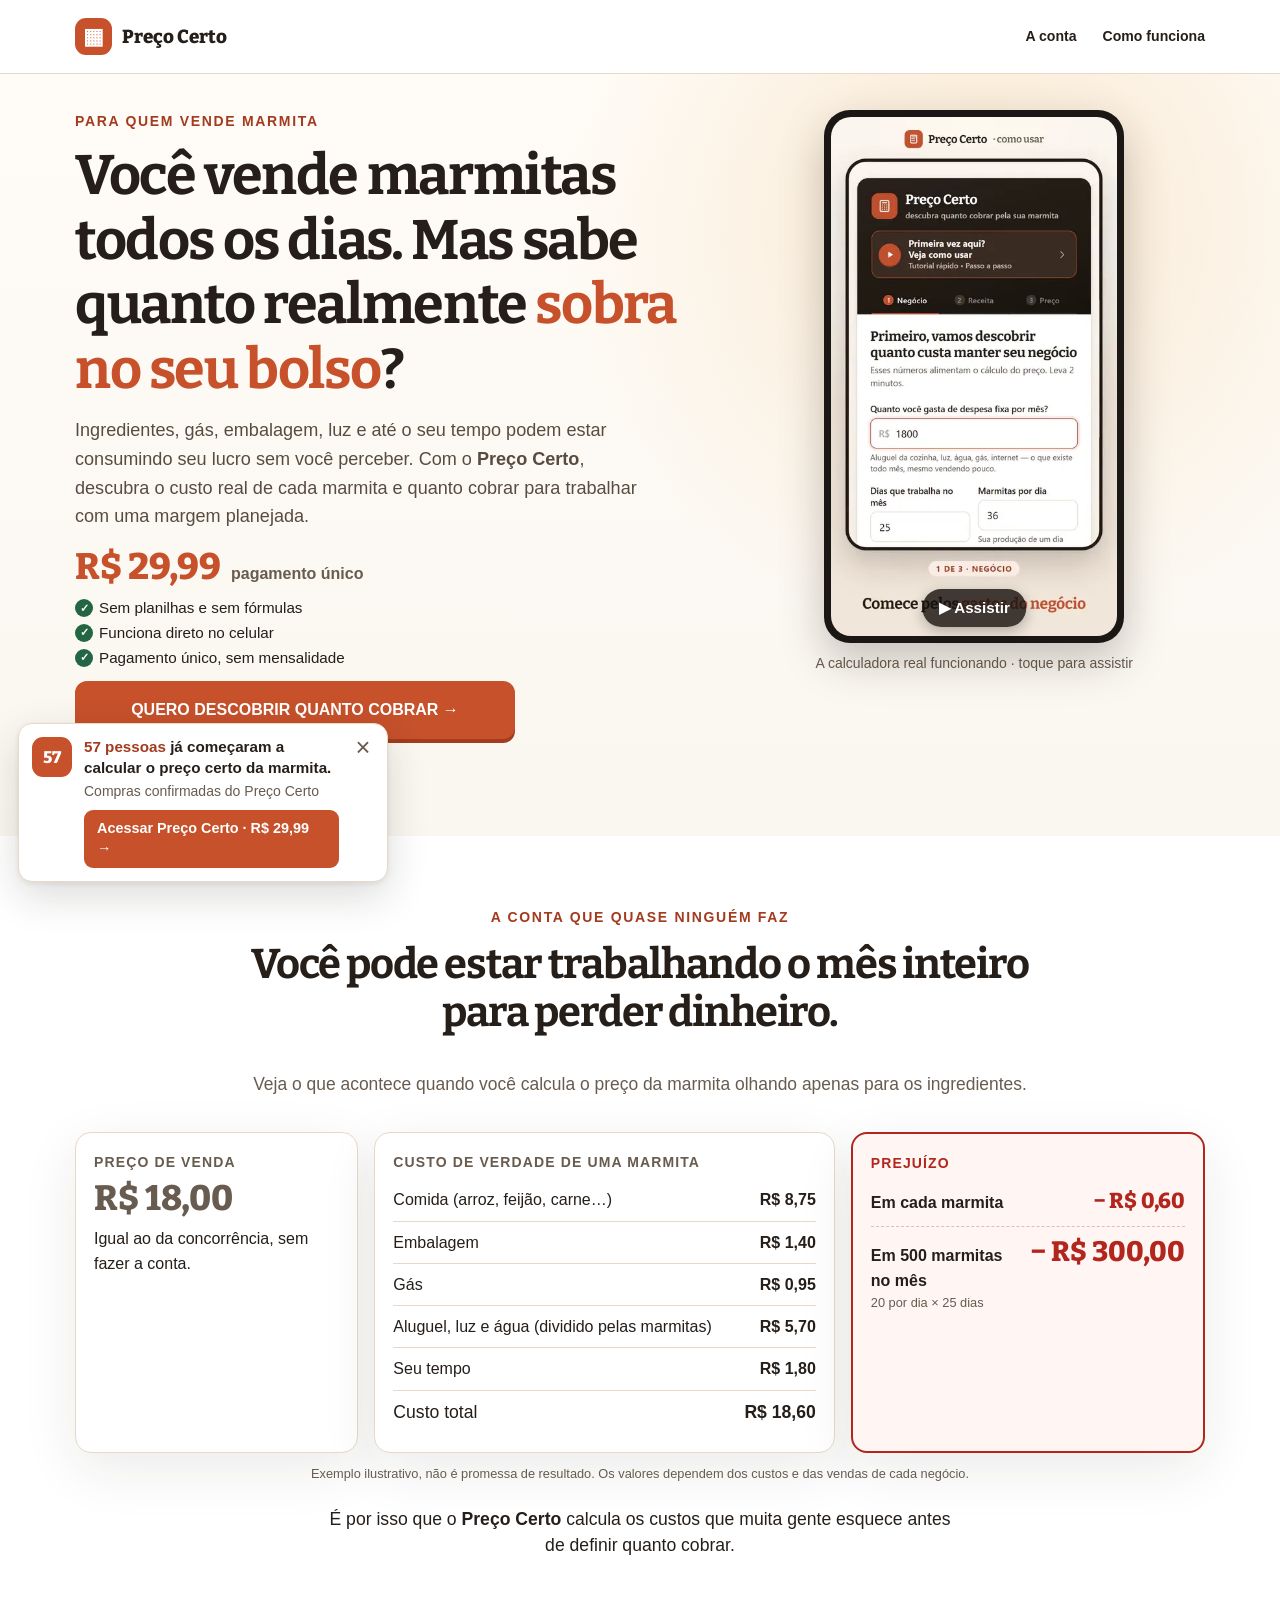
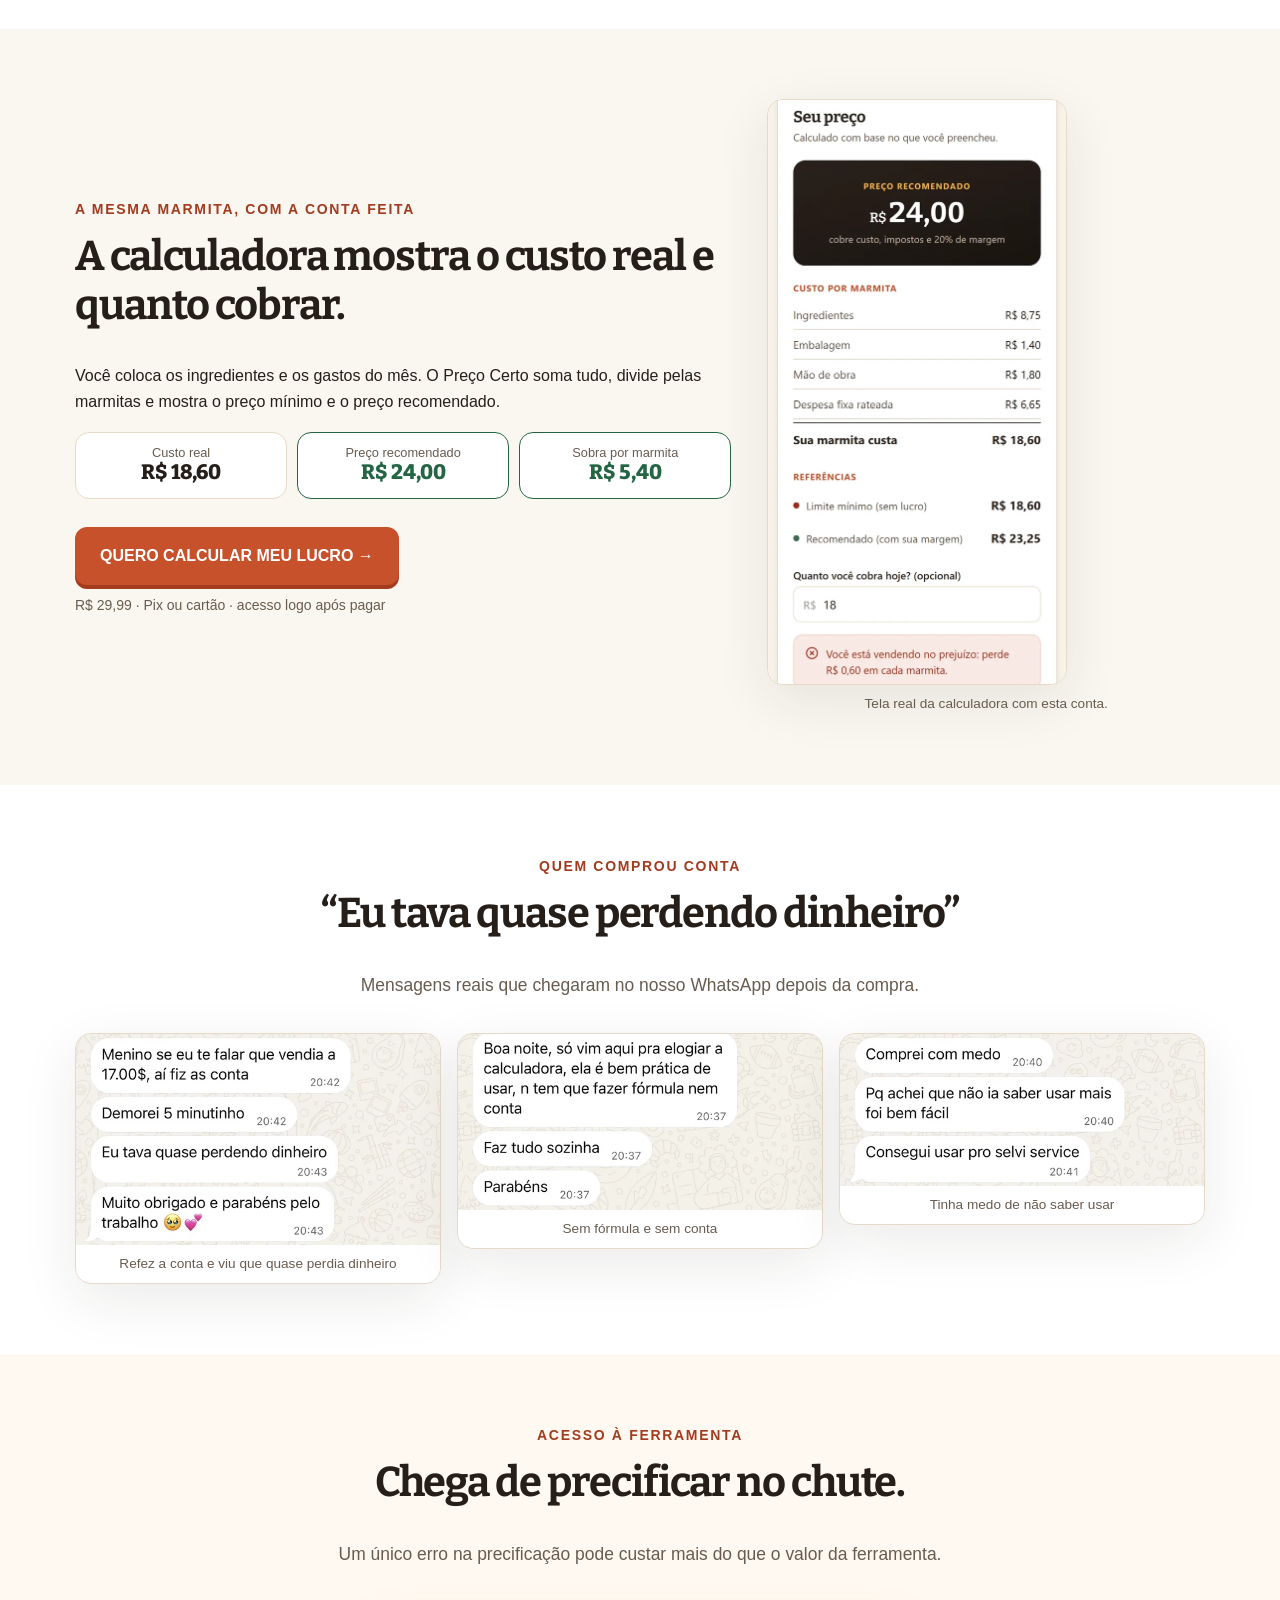
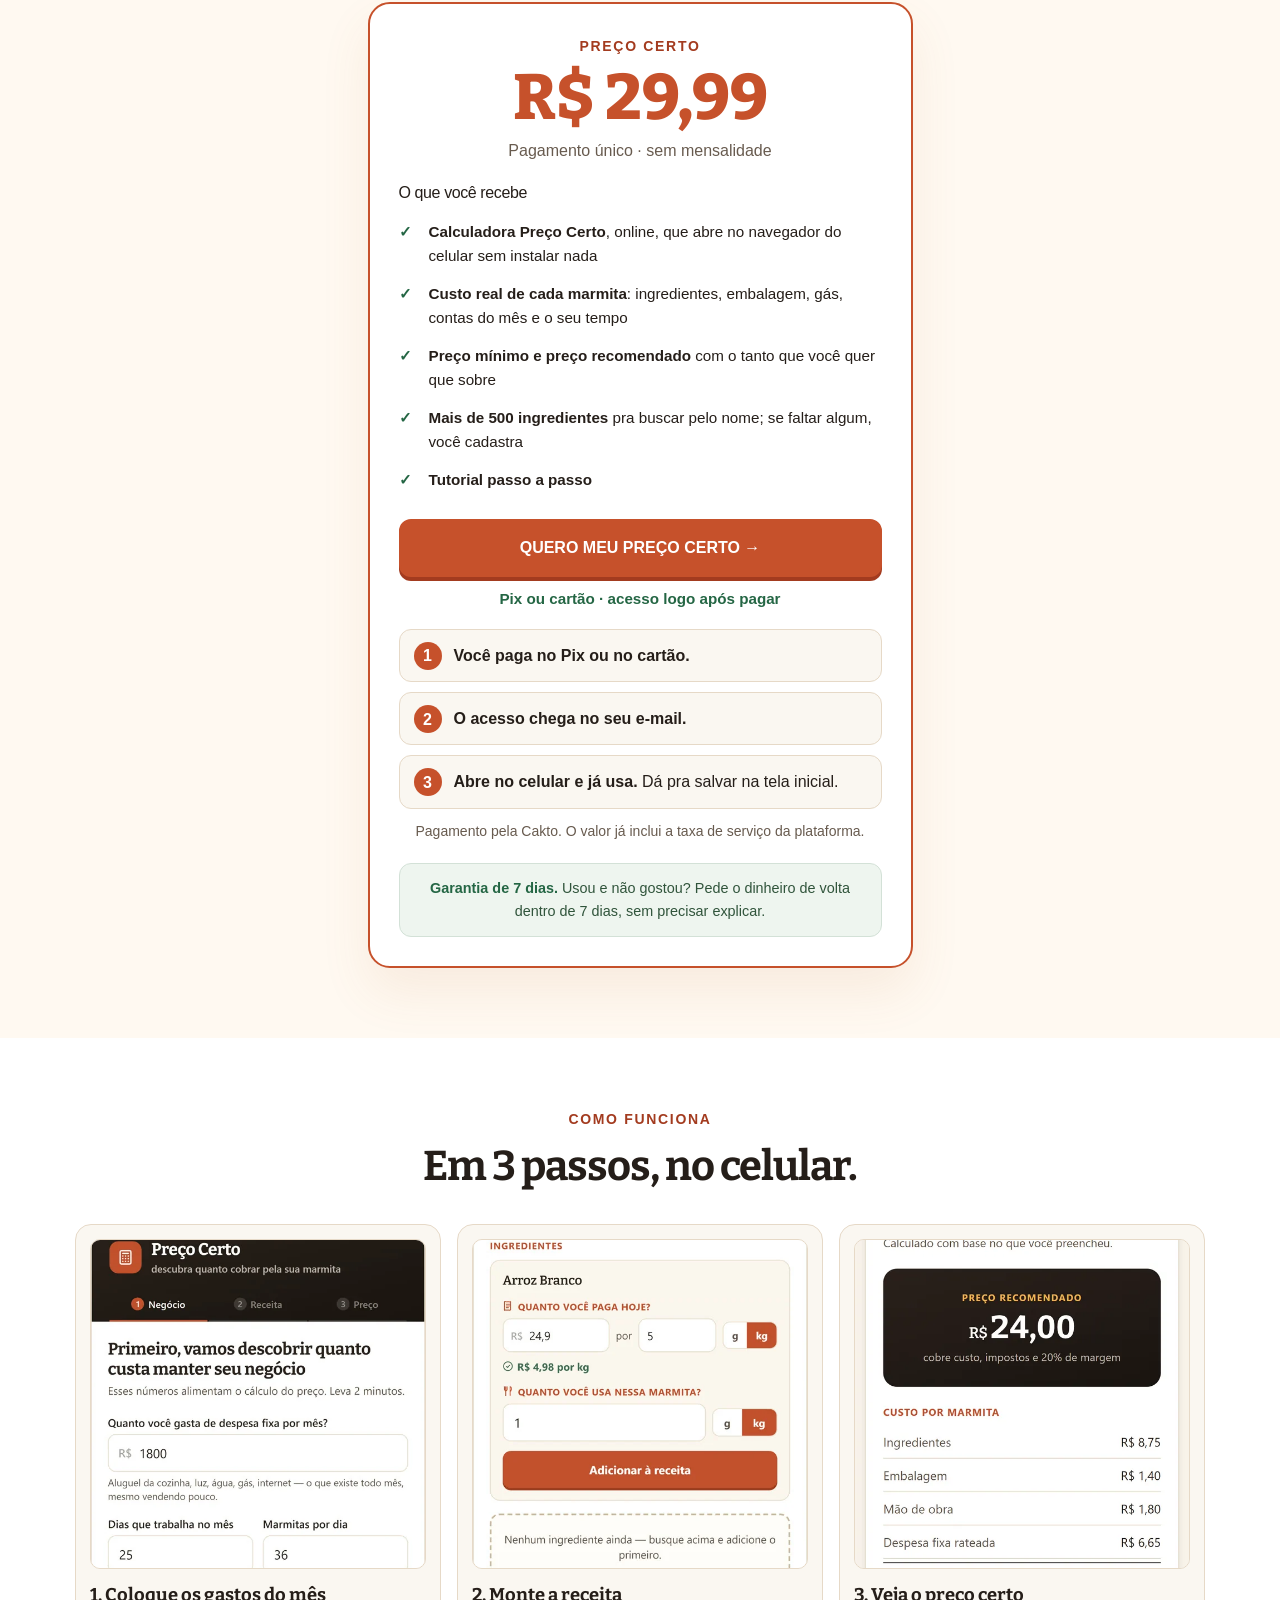
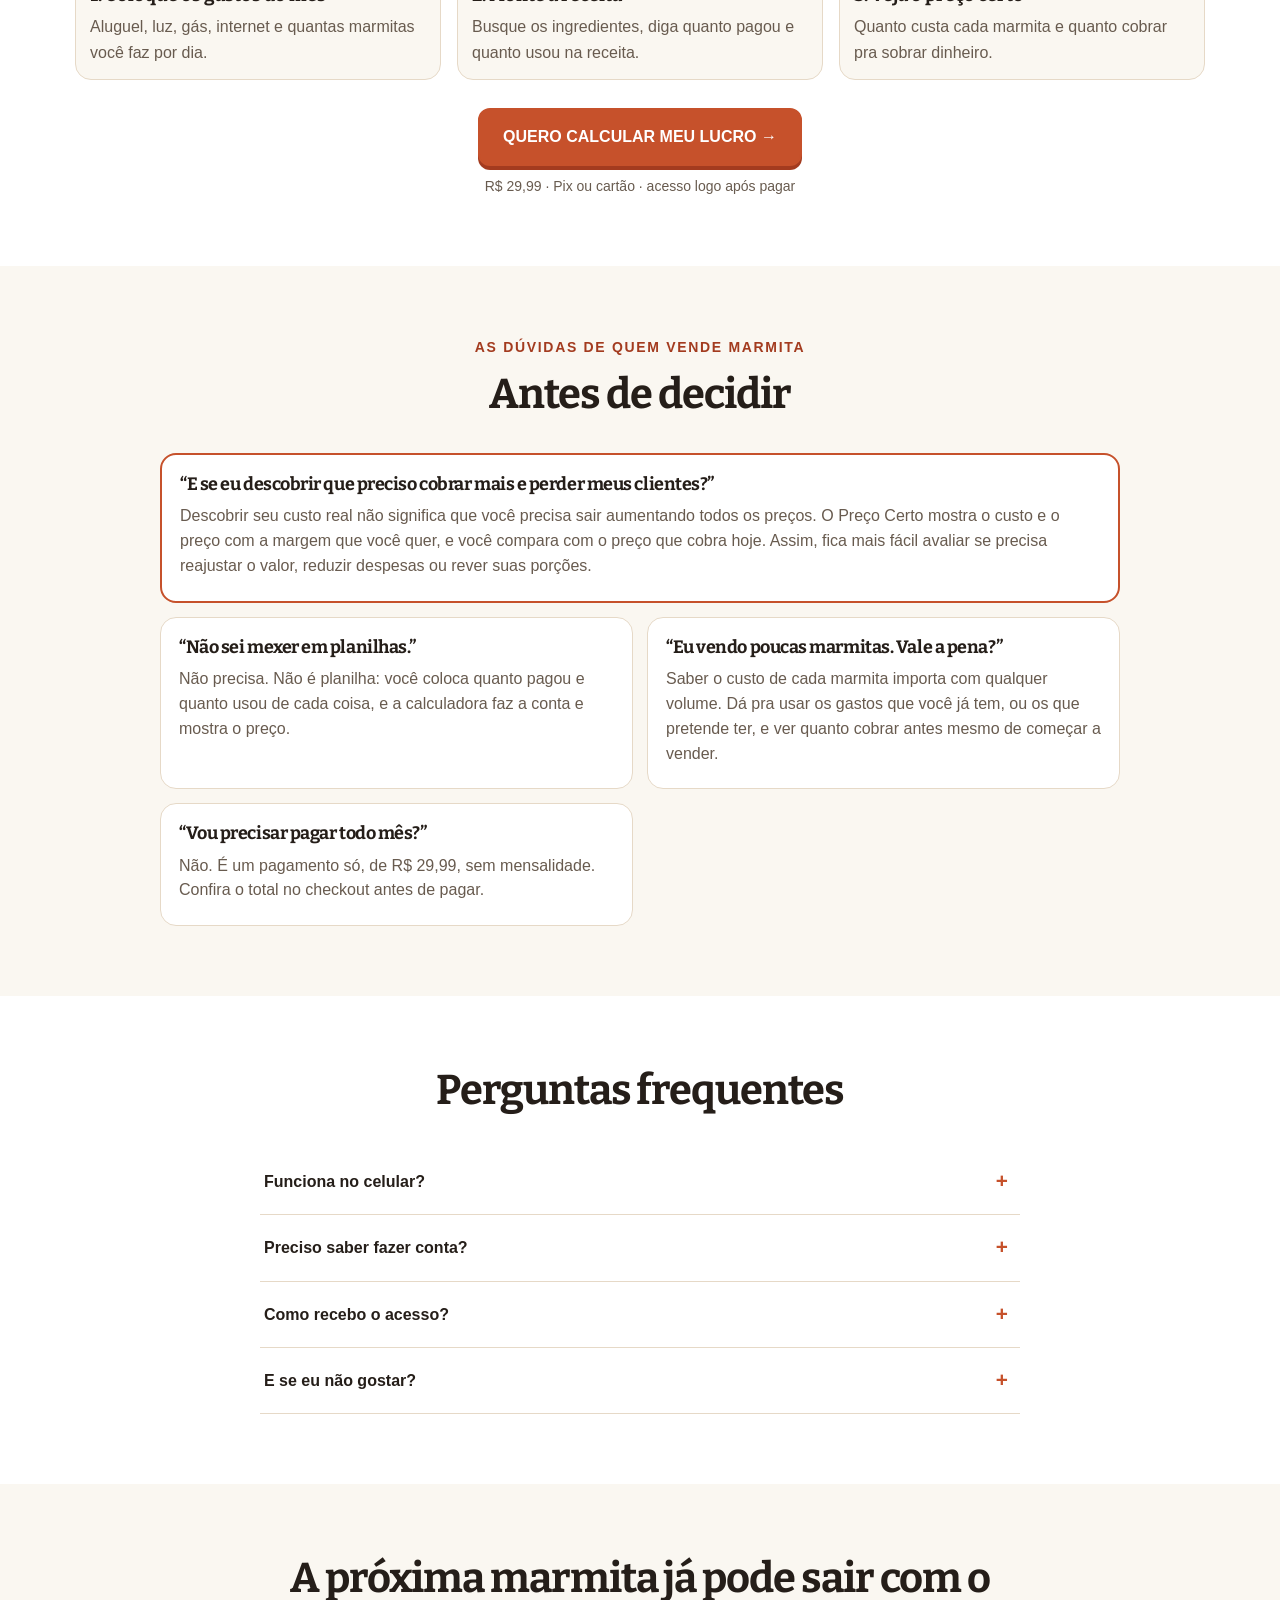
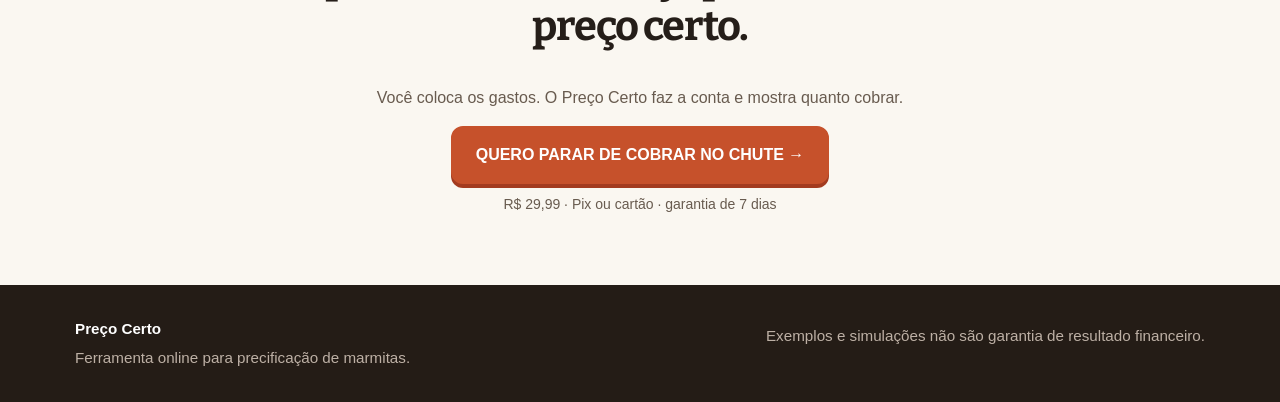
==== commit 4fcbce5c: "Volta a LP anterior (conversão v2, de 7839e4d) Desfaz a troca da página principal feita em c07e7f6 (" ====
--- a/index.html
+++ b/index.html
@@ -1,68 +1,299 @@
-<!doctype html>
-<html lang="pt-BR" data-type="software" data-motion data-radius="soft" data-buttons="solid">
+<!DOCTYPE html>
+<html lang="pt-BR">
 <head>
-<meta charset="utf-8"><meta name="viewport" content="width=device-width,initial-scale=1,viewport-fit=cover">
-<title>Preço Certo | Calculadora para quem vende marmitas</title>
-<meta name="description" content="Calcule o custo da marmita, confira sua margem e veja o efeito das taxas e da entrega. Preço Certo por R$ 29,99, pagamento único.">
-<meta name="theme-color" content="#2a211b"><meta name="page-type" content="software"><meta name="site-kind" content="software">
-<meta property="og:title" content="Preço Certo | Saiba quanto cobrar pela sua marmita"><meta property="og:description" content="Custo, margem, maquininha e entrega. Uma ferramenta que abre no celular, sem planilhas."><meta property="og:type" content="website">
-<link rel="icon" href="data:image/svg+xml,%3Csvg xmlns='http://www.w3.org/2000/svg' viewBox='0 0 32 32'%3E%3Crect width='32' height='32' rx='8' fill='%23b54627'/%3E%3Cpath d='M9 12h14M9 20h14' stroke='white' stroke-width='3'/%3E%3C/svg%3E">
-<!-- Meta Pixel Code (mesmo da LP no ar: ID 1121235693689365; o script da Meta carrega depois que a página aparece) -->
-<script>
-!function(f,b,e,v,n,t,s){if(f.fbq)return;n=f.fbq=function(){n.callMethod?n.callMethod.apply(n,arguments):n.queue.push(arguments)};
-if(!f._fbq)f._fbq=n;n.push=n;n.loaded=!0;n.version='2.0';n.queue=[];
-var go=function(){if(t)return;t=b.createElement(e);t.async=!0;t.src=v;s=b.getElementsByTagName(e)[0];s.parentNode.insertBefore(t,s)};
-if(b.readyState==='complete')setTimeout(go,1200);else f.addEventListener('load',function(){setTimeout(go,1200)});
-['touchstart','click','keydown'].forEach(function(k){f.addEventListener(k,go,{once:true,passive:true})});
-setTimeout(go,4000)}(window,document,'script','https://connect.facebook.net/en_US/fbevents.js');
-fbq('init','1121235693689365');fbq('track','PageView');
-</script>
-<!-- End Meta Pixel Code -->
+  <meta charset="utf-8">
+  <meta name="viewport" content="width=device-width,initial-scale=1,viewport-fit=cover">
+  <meta name="theme-color" content="#c6512b">
+  <link rel="icon" href="data:image/svg+xml,%3Csvg xmlns='http://www.w3.org/2000/svg' viewBox='0 0 32 32'%3E%3Crect width='32' height='32' rx='8' fill='%23c6512b'/%3E%3Cpath d='M9 12h14M9 20h14' stroke='%23fff' stroke-width='3' stroke-linecap='round'/%3E%3C/svg%3E">
+  <meta name="description" content="Você vende marmitas todos os dias. Mas sabe quanto realmente sobra no seu bolso? O Preço Certo calcula o custo real de cada marmita e mostra quanto cobrar.">
+  <title>Preço Certo | Descubra quanto cobrar por cada marmita</title>
+  <!-- Versão da página: sem parâmetro ou ?v=direta = direta; ?v=quiz = mostra as entradas do diagnóstico. Só a URL decide (nada fica guardado na sessão). -->
+  <script>try{sessionStorage.removeItem('pc_variant');}catch(e){}try{if(new URLSearchParams(location.search).get('v')==='quiz')document.documentElement.className+=' v-quiz';}catch(e){}</script>
+  <link rel="preload" as="image" href="assets/demonstracao-capa-calculadora.23964df41b92.webp" fetchpriority="high">
+  <link rel="preload" as="font" href="assets/bitter-latin.0efe0fbe6068.woff2" type="font/woff2" crossorigin>
+<link rel="stylesheet" href="assets/styles.5d16938fff0f.css">
+  <!-- Meta Pixel Code -->
+  <script>
+    !function(f,b,e,v,n,t,s)
+    {if(f.fbq)return;n=f.fbq=function(){n.callMethod?
+    n.callMethod.apply(n,arguments):n.queue.push(arguments)};
+    if(!f._fbq)f._fbq=n;n.push=n;n.loaded=!0;n.version='2.0';
+    n.queue=[];
+    // O script da Meta carrega depois que a página aparece (LCP mais rápido). Até lá, a fila guarda os eventos.
+    var go=function(){if(t)return;t=b.createElement(e);t.async=!0;
+    t.src=v;s=b.getElementsByTagName(e)[0];
+    s.parentNode.insertBefore(t,s)};
+    if(b.readyState==='complete')setTimeout(go,1200);else f.addEventListener('load',function(){setTimeout(go,1200)});
+    ['touchstart','click','keydown'].forEach(function(k){f.addEventListener(k,go,{once:true,passive:true})});
+    setTimeout(go,4000)}(window, document,'script',
+    'https://connect.facebook.net/en_US/fbevents.js');
+    fbq('init', '1121235693689365');
+    fbq('track', 'PageView');
+  </script>
+  <!-- End Meta Pixel Code -->
+  <!-- Same UTMify configuration as the supplied page, without obfuscation. -->
 <script src="https://cdn.utmify.com.br/scripts/utms/latest.js" async data-utmify-prevent-xcod-sck data-utmify-prevent-subids></script>
 <style>
-@font-face{font-family:Bitter;src:url('assets/bitter-latin.0efe0fbe6068.woff2') format('woff2');font-weight:600 800;font-display:swap}
-:root{--paper:#fbf8f2;--white:#fff;--ink:#2a211b;--muted:#5b4c40;--accent:#b54627;--accent-hover:#94371c;--line:#e3d9cc;--green:#246243;--green-soft:#e9f1e8;--red:#94251f;--red-soft:#fcece7;--amber:#79520b;--amber-soft:#fff2d8;--radius:20px;--sans:system-ui,-apple-system,'Segoe UI',sans-serif;--serif:Bitter,Georgia,serif}
-*{box-sizing:border-box}html{scroll-behavior:smooth;scroll-padding-top:28px}body{margin:0;background:var(--paper);font:16px/1.6 var(--sans);color:var(--ink);-webkit-font-smoothing:antialiased}button,input{font:inherit}button,a,input{-webkit-tap-highlight-color:transparent}button{cursor:pointer}a{color:inherit}img,video{display:block;max-width:100%}h1,h2,h3,p,figure{margin:0}h1,h2,h3{line-height:1.14}h1,h2{font-family:var(--serif);font-weight:700;letter-spacing:-.045em}h1{font-size:clamp(2.4rem,4.8vw,4.25rem)}h2{font-size:clamp(2rem,3.2vw,3rem)}h3{font-size:1.2rem;font-weight:700;letter-spacing:-.02em}p{color:var(--muted)}button{border:0}a{text-decoration-thickness:1px;text-underline-offset:5px}.wrap{width:min(1160px,calc(100% - 64px));margin:auto}.eyebrow{font-size:.875rem;font-weight:700;letter-spacing:.07em;color:var(--accent);margin-bottom:18px}.section{padding:94px 0;border-top:1px solid var(--line)}.heading{max-width:730px;margin-bottom:42px}.heading p{margin-top:18px;font-size:1.125rem}.btn{min-height:56px;padding:16px 24px;display:inline-flex;align-items:center;justify-content:center;border-radius:10px;background:var(--accent);color:white;font-size:1rem;font-weight:750;text-decoration:none;line-height:1.3;transition:transform .15s,background .15s}.btn:hover{background:var(--accent-hover);transform:translateY(-2px)}.btn:active{transform:translateY(1px)}.btn-secondary{background:transparent;color:var(--ink);border:1px solid #b8a999}.btn-secondary:hover{background:#eee5d9}.fine{font-size:.875rem;line-height:1.5}.skip{position:fixed;left:16px;top:-90px;background:white;padding:12px;z-index:100}.skip:focus{top:12px}:focus-visible{outline:3px solid #207959;outline-offset:5px}header{border-bottom:1px solid var(--line)}.nav{height:82px;display:flex;align-items:center;justify-content:space-between;gap:24px}.brand{font-family:var(--serif);font-size:1.2rem;font-weight:700;text-decoration:none;display:flex;gap:10px;align-items:center}.mark{display:grid;place-items:center;background:var(--accent);color:white;width:34px;height:34px;border-radius:10px;font:700 24px var(--sans)}.nav-links{display:flex;align-items:center;gap:28px}.nav-links a{font-size:.875rem;font-weight:650;text-decoration:none;display:inline-flex;align-items:center;min-height:44px}.nav-links a:hover{text-decoration:underline}.nav .nav-buy{border-bottom:2px solid var(--accent);color:var(--accent)}
-.hero{padding:54px 0 58px}.hero-grid{display:grid;grid-template-columns:1.08fr 1fr;gap:64px;align-items:center}.hero h1{max-width:630px}.hero h1 em{font-style:normal;color:var(--accent)}.hero .lead{font-size:1.125rem;max-width:560px;margin-top:22px}.hero-price{margin:25px 0 16px;display:flex;align-items:baseline;gap:12px}.hero-price strong{white-space:nowrap;flex-shrink:0;font-family:var(--serif);font-size:2rem;letter-spacing:-.04em}.hero-price span{font-size:.875rem;color:var(--muted)}.hero-actions{display:flex;gap:12px;align-items:center}.hero .fine{margin-top:14px}.hero-facts{display:flex;gap:20px;margin-top:26px;flex-wrap:wrap;font-size:.875rem;color:var(--green)}.hero-facts span:before{content:'✓';margin-right:7px;font-weight:800}.product{background:#e9dfcf;border-radius:28px;padding:25px;position:relative}.app-window{border-radius:17px;overflow:hidden;background:#fff;border:1px solid #d5c6b6;box-shadow:0 18px 44px #35251813}.app-top{background:var(--ink);color:#fff;display:flex;align-items:center;justify-content:space-between;padding:16px 20px;font-size:.875rem}.app-top b{font-family:var(--serif);font-size:1rem}.app-main{padding:23px}.app-label{font-size:.875rem;color:var(--muted);margin-bottom:14px}.app-price{background:var(--ink);border-radius:12px;padding:18px;text-align:center;color:white}.app-price small{font-size:.875rem;color:#e5d9c9}.app-price strong{display:block;font-family:var(--serif);font-size:3rem;letter-spacing:-.04em;line-height:1.25}.app-price p{color:#dfd5c8;font-size:.875rem}.app-row{display:flex;justify-content:space-between;gap:20px;padding:10px 0;border-bottom:1px solid var(--line);font-size:.875rem}.app-row.total{font-weight:750;color:var(--ink);border-bottom:0}.status{display:flex;align-items:flex-start;gap:12px;background:var(--green-soft);padding:16px;border-radius:12px;margin-top:18px}.lights{background:var(--ink);border-radius:14px;padding:6px;display:flex;flex-direction:column;gap:4px;flex:none}.lights i{width:8px;height:8px;border-radius:50%;background:#635b48}.lights i:last-child{background:#4da872}.status b{display:block;color:var(--green);font-size:1rem}.status p{font-size:.875rem;color:#3c5c47;margin-top:4px}.app-footer{font-size:.875rem;color:var(--muted);text-align:center;margin-top:16px}.trust-line{border-top:1px solid var(--line);padding:22px 0}.trust-grid{display:grid;grid-template-columns:repeat(3,1fr);gap:24px}.trust-grid div{display:flex;align-items:center;gap:12px;font-size:.875rem}.trust-grid b{color:var(--ink)}.trust-grid span{color:var(--muted)}.trust-grid svg{width:24px;height:24px;stroke:var(--accent);fill:none;stroke-width:1.6;flex:none}
-.demo-section{background:white}.demo-grid{display:grid;grid-template-columns:1fr 1.05fr;gap:80px;align-items:start}.demo-copy h2{margin-bottom:22px}.demo-copy>p{font-size:1.125rem}.demo-copy .demo-note{margin-top:25px;font-size:.875rem;border-left:2px solid var(--line);padding-left:16px}.demo-panel{border:1px solid var(--line);border-radius:var(--radius);padding:30px;background:var(--paper)}.demo-panel h3{margin-bottom:22px}.fields{display:grid;grid-template-columns:1fr 1fr;gap:18px}.field label{display:block;min-height:2.8em;font-size:.875rem;font-weight:650;margin-bottom:8px}.input-wrap{display:flex;align-items:center;gap:10px;background:white;border:1px solid #ad9e8e;border-radius:10px;padding:0 14px;height:56px}.input-wrap span{font-size:.875rem;color:var(--muted)}.input-wrap input{width:100%;min-width:0;border:0;background:transparent;outline:none;font-weight:700;color:var(--ink)}.input-wrap:focus-within{outline:3px solid #207959;outline-offset:3px}.field-error{color:var(--red);font-size:.875rem;margin-top:12px}.demo-answer{background:var(--green-soft);border-radius:12px;margin-top:22px;padding:22px;color:var(--green)}.demo-answer.negative{background:var(--red-soft);color:var(--red)}.demo-answer.neutral{background:var(--amber-soft);color:var(--amber)}.demo-answer strong{display:block;font-family:var(--serif);font-size:2.5rem;line-height:1.25}.demo-answer p{color:inherit;font-size:.875rem;margin-top:6px}.demo-month{font-size:.875rem;padding-top:16px;color:var(--muted)}.demo-panel .fine{margin-top:16px}.demo-copy .btn{margin-top:28px}.steps{display:grid;grid-template-columns:repeat(3,1fr);gap:32px;counter-reset:steps}.step{border-top:2px solid var(--line);padding-top:24px;counter-increment:steps}.step:before{content:counter(steps,decimal-leading-zero);display:block;color:var(--accent);font-family:var(--serif);font-size:1.6rem;margin-bottom:20px}.step p{margin-top:12px}.how-layout{display:grid;grid-template-columns:1fr 300px;gap:60px;align-items:center}.how-layout .steps{grid-template-columns:1fr;gap:24px}.how-layout .step{position:relative;padding:0 0 0 58px;border:0}.how-layout .step:before{position:absolute;left:0;top:-3px}.how-layout .step p{margin-top:8px;max-width:590px}.video-frame{background:#e9dfcf;border-radius:22px;padding:12px}.video-frame video{width:100%;aspect-ratio:9/16;object-fit:cover;border-radius:12px;background:var(--ink)}
-.tools{background:var(--ink);color:white}.tools .eyebrow{color:#edb495}.tools .heading p{color:#d1c3b5}.feature-grid{display:grid;grid-template-columns:1fr 1fr;gap:0 52px}.feature{padding:28px 0;border-top:1px solid #5e4e41;display:grid;grid-template-columns:44px 1fr;gap:20px}.feature svg{width:30px;height:30px;stroke:#efb496;fill:none;stroke-width:1.5}.feature h3{font-size:1.25rem}.feature p{margin-top:10px;color:#d1c3b5;max-width:440px}.feature .mini{margin-top:20px;padding:12px 16px;border-left:2px solid #b56e4f;color:#e4d5c4;font-size:.875rem}.feature-wide{grid-column:1/-1;max-width:none}.proof{background:#fff}.proof-grid{display:grid;grid-template-columns:repeat(3,1fr);gap:22px}.proof figure{padding:25px;border:1px solid var(--line);border-radius:var(--radius);background:var(--paper)}.proof figure h3{font-size:1.125rem;margin-bottom:20px}.proof img{width:100%;height:auto;border-radius:8px}.proof .fine{margin-top:22px;max-width:740px}.offer-grid{display:grid;grid-template-columns:1fr 1fr;gap:80px;align-items:start}.offer-copy h2{margin-bottom:22px}.offer-copy>p{font-size:1.125rem}.delivery{margin-top:34px;padding:28px 0;border-top:1px solid var(--line)}.delivery h3{margin-bottom:18px}.delivery ol{padding-left:22px;color:var(--muted);margin:0}.delivery li{padding:6px 0}.guarantee{display:flex;gap:16px;margin-top:20px;padding-top:28px;border-top:1px solid var(--line)}.guarantee svg{width:38px;height:38px;fill:none;stroke:var(--green);stroke-width:1.5;flex:none}.guarantee h3{margin-bottom:10px}.offer-card{border:1px solid var(--accent);background:white;border-radius:var(--radius);padding:36px}.offer-card .eyebrow{margin-bottom:10px}.price{font-family:var(--serif);font-size:4rem;letter-spacing:-.06em;line-height:1.2}.price small{font-family:var(--sans);font-size:1.25rem;letter-spacing:0}.offer-card>p{margin-top:8px}.included{padding:24px 0;margin:22px 0;border-block:1px solid var(--line);list-style:none}.included li{position:relative;padding:7px 0 7px 26px}.included li:before{content:'✓';position:absolute;left:0;color:var(--green);font-weight:800}.offer-card .btn{width:100%}.offer-card .fine{text-align:center;margin-top:14px}.faq-section{background:white}.faq-layout{display:grid;grid-template-columns:.75fr 1.25fr;gap:80px}.faq-layout .heading{margin-bottom:0}.faq details{border-bottom:1px solid var(--line)}.faq summary{position:relative;cursor:pointer;padding:22px 36px 22px 0;list-style:none;font-weight:650;min-height:64px}.faq summary::-webkit-details-marker{display:none}.faq summary:after{content:'+';position:absolute;right:4px;font-weight:400;font-size:1.4rem;top:15px;color:var(--accent)}.faq details[open] summary:after{content:'−'}.faq details p{padding-bottom:22px}.close{background:#efe4d5}.close .wrap{display:flex;align-items:center;justify-content:space-between;gap:40px}.close h2{max-width:700px}.close p{margin-top:14px}.close .btn{flex:none}footer{padding:36px 0 105px;background:var(--ink);color:#d7cabc}footer .wrap{display:flex;gap:30px;justify-content:space-between;align-items:start}footer p{color:#c5b8aa;font-size:.875rem;margin-top:10px;max-width:630px}footer .brand{color:white}.sticky{position:fixed;bottom:0;left:0;right:0;background:#fffdf9f5;border-top:1px solid var(--line);padding:12px 24px calc(12px + env(safe-area-inset-bottom));z-index:20;box-shadow:0 -8px 28px #251b120c;display:none}.sticky.visible{display:block}.sticky .wrap{display:flex;justify-content:space-between;align-items:center;gap:20px}.sticky strong{display:block}.sticky small{font-size:.875rem;color:var(--muted)}.sticky .btn{min-height:50px}.hero-copy,.product{animation:enter .65s ease-out both}.product{animation-delay:.12s}@keyframes enter{from{opacity:.4;transform:translateY(10px)}to{opacity:1;transform:none}}
-@media(min-width:1400px){.hero{padding:75px 0 76px}.hero-grid{gap:90px}}
-@media(max-width:980px){.hero-grid{gap:32px}.hero-actions{flex-direction:column;align-items:stretch}.hero-facts{gap:10px}.demo-grid{gap:40px}.offer-grid{gap:40px}.how-layout{gap:36px}.nav-links{gap:20px}.faq-layout{gap:40px}.product{padding:16px}.app-main{padding:20px}.trust-grid{gap:18px}.trust-grid div{align-items:flex-start}.trust-grid span{display:block}}
-@media(max-width:720px){.wrap{width:calc(100% - 40px)}.nav{height:66px}.nav-links>a:not(.nav-buy){display:none}.nav .nav-buy{font-size:.875rem}h1{font-size:2.45rem;line-height:1.08}h2{font-size:2rem}.hero{padding:34px 0 36px}.hero-grid,.demo-grid,.offer-grid,.faq-layout,.how-layout{grid-template-columns:1fr;gap:34px}.hero h1{max-width:540px}.hero .eyebrow{margin-bottom:12px}.hero .lead{font-size:1rem;margin-top:18px}.hero-price{margin:20px 0 14px}.hero-actions{flex-direction:row;flex-wrap:wrap}.hero-actions .btn:first-child{width:100%}.hero-actions .btn-secondary{background:none;border:0;min-height:44px;padding:4px 0;color:var(--accent);text-decoration:underline;justify-content:flex-start}.hero .fine{margin-top:8px}.hero-facts{margin-top:18px;font-size:.875rem;gap:6px 16px}.product{padding:20px;max-width:470px;width:100%;margin:auto}.app-price strong{font-size:2.5rem}.trust-grid{grid-template-columns:1fr;gap:14px}.trust-grid div{align-items:center}.trust-grid span{display:inline}.section{padding:58px 0}.heading{margin-bottom:30px}.heading p,.demo-copy>p,.offer-copy>p{font-size:1rem}.demo-panel{padding:22px}.fields{gap:12px}.demo-panel h3{font-size:1.125rem}.demo-copy .btn{display:none}.demo-copy .demo-note{margin-top:16px}.how-layout .steps{gap:30px}.video-frame{width:min(300px,100%);margin:auto}.feature-grid{grid-template-columns:1fr;gap:0}.feature-wide{grid-column:auto}.feature{padding:25px 0;gap:14px;grid-template-columns:36px 1fr}.proof-grid{grid-template-columns:1fr}.proof figure{padding:24px}.proof img{max-width:470px;margin:auto}.offer-card{padding:28px 22px}.price{font-size:3.5rem}.offer-grid{gap:30px}.delivery{margin-top:24px}.close .wrap{display:block}.close .btn{width:100%;margin-top:26px}footer .wrap{display:block}footer .fine{margin-top:24px}.sticky{padding-inline:0}.sticky .wrap{width:calc(100% - 32px);gap:10px}.sticky strong{font-size:.9rem}.sticky small{font-size:.8rem}.sticky .btn{padding:13px 17px;font-size:.875rem}.sticky .price-label{white-space:nowrap}.faq-layout{gap:16px}.faq-layout .eyebrow{margin-bottom:12px}}
-@media(max-width:360px){.wrap{width:calc(100% - 32px)}h1{font-size:2.1rem}.fields{grid-template-columns:1fr}.hero-price{gap:8px}.hero-price span{font-size:.8rem}.sticky .wrap>div{display:none}.sticky .btn{width:100%}.brand{font-size:1.05rem}}
-@media(prefers-reduced-motion:reduce){html{scroll-behavior:auto}*,*:before,*:after{animation:none!important;transition:none!important}}
-</style></head>
-<body>
-<!-- Conversão: compra direta. Marca preservada: terracota, creme e Bitter. Simulação limitada e identificada; nenhuma promessa de renda. -->
-<a class="skip" href="#conteudo">Pular para o conteúdo</a>
-<header><div class="wrap nav"><a href="#inicio" class="brand" aria-label="Preço Certo, início"><span class="mark" aria-hidden="true">=</span>Preço Certo</a><nav class="nav-links" aria-label="Navegação"><a href="#como-funciona">Como funciona</a><a href="#ferramentas">O que está incluído</a><a href="#comprar" class="nav-buy">Ver acesso e preço</a></nav></div></header>
-<main id="conteudo">
-<section class="hero" id="inicio" data-enter><div class="wrap hero-grid">
-<div class="hero-copy"><p class="eyebrow">Calculadora para quem vende marmitas</p><h1>Saiba quanto cobrar.<br><em>Veja quanto sobra.</em></h1><p class="lead">Coloque os ingredientes e os gastos do seu negócio. O Preço Certo calcula o custo de cada marmita e o preço de venda com a margem que você escolher.</p><div class="hero-price"><strong>R$ 29,99</strong><span>pagamento único · sem mensalidade</span></div><div class="hero-actions"><a class="btn" href="https://pay.cakto.com.br/35dgsa8_1077031" data-checkout="hero">Comprar acesso</a><a class="btn btn-secondary" href="#simulacao">Testar uma simulação</a></div><p class="fine">Pix ou cartão · acesso por e-mail · garantia de 7 dias</p><div class="hero-facts"><span>Abre no celular</span><span>Sem planilhas</span><span>Tutorial incluído</span></div></div>
-<div class="product" data-visual><div class="app-window"><div class="app-top"><b>Preço Certo</b><span>Seu preço</span></div><div class="app-main"><p class="app-label">Uma marmita, com todos os custos na conta</p><div class="app-price"><small>Preço de venda escolhido</small><strong>R$ 24,00</strong><p>Confira o que sobra por unidade</p></div><div class="app-row"><span>Ingredientes</span><b>R$ 8,75</b></div><div class="app-row"><span>Embalagem e gás</span><b>R$ 2,35</b></div><div class="app-row"><span>Contas do mês e seu tempo</span><b>R$ 7,50</b></div><div class="app-row total"><span>Custo por marmita</span><b>R$ 18,60</b></div><div class="status"><div class="lights" aria-hidden="true"><i></i><i></i><i></i></div><div><b>Sobra R$ 5,40 por marmita</b><p>Margem de 22,5% nesse preço, antes de impostos e taxas.</p></div></div><p class="app-footer">Exemplo ilustrativo da conta · valores editáveis na ferramenta</p></div></div></div>
-</div></section>
-<div class="trust-line"><div class="wrap trust-grid"><div><svg viewBox="0 0 24 24" aria-hidden="true"><path d="M12 3 4 6v6c0 5 8 9 8 9s8-4 8-9V6z"/><path d="m8 12 3 3 5-6"/></svg><span><b>7 dias de garantia.</b> Experimente a ferramenta.</span></div><div><svg viewBox="0 0 24 24" aria-hidden="true"><rect x="6" y="2" width="12" height="20" rx="3"/><path d="M10 18h4"/></svg><span><b>Direto no navegador.</b> Sem instalar aplicativo.</span></div><div><svg viewBox="0 0 24 24" aria-hidden="true"><path d="M3 7V5a2 2 0 0 1 2-2h14v4M3 7h18v14H3z"/><path d="M16 12h5v5h-5z"/></svg><span><b>Um único pagamento.</b> Sem cobrança mensal.</span></div></div></div>
-<section class="section demo-section" id="simulacao"><div class="wrap demo-grid"><div class="demo-copy"><p class="eyebrow">Faça uma conta antes de comprar</p><h2>Seu preço cobre<br>o custo da marmita?</h2><p>R$ 1 a menos em cada venda faz diferença no fim do mês. Altere os valores ao lado e veja o que acontece com a sobra por unidade.</p><p class="demo-note">Aqui você testa uma conta resumida. Na ferramenta completa, você monta a receita e calcula os custos com ingredientes, embalagem, seu tempo e despesas do negócio.</p><a class="btn" href="https://pay.cakto.com.br/35dgsa8_1077031" data-checkout="simulacao">Comprar acesso</a></div><div class="demo-panel"><h3>Simule uma marmita</h3><div class="fields"><div class="field"><label for="sale">Preço que você cobra</label><div class="input-wrap"><span>R$</span><input id="sale" type="text" inputmode="decimal" value="18,00" maxlength="10" autocomplete="off"></div></div><div class="field"><label for="cost">Custo total por marmita</label><div class="input-wrap"><span>R$</span><input id="cost" type="text" inputmode="decimal" value="18,60" maxlength="10" autocomplete="off"></div></div></div><p class="field-error" id="demo-error" hidden>Preencha os dois campos com valores maiores que zero.</p><div class="demo-answer negative" id="demo-answer" role="status" aria-live="polite" aria-atomic="true"><span id="result-label">Você perde por marmita</span><strong id="unit-result">R$ 0,60</strong><p id="result-detail">O preço de venda ainda não cobre o custo informado.</p></div><p class="demo-month" id="month-result">Em 500 marmitas, esse prejuízo soma R$ 300,00.</p><p class="fine">Simulação ilustrativa. Não inclui impostos nem taxas de pagamento. Não é uma promessa de resultado.</p></div></div></section>
-<section class="section" id="como-funciona"><div class="wrap"><div class="heading"><p class="eyebrow">Você preenche. A ferramenta calcula.</p><h2>Do gasto ao preço,<br>em três passos.</h2></div><div class="how-layout"><div class="steps"><div class="step"><h3>Informe os gastos do negócio</h3><p>Coloque as despesas do mês, o valor da sua hora e quantas marmitas costuma produzir.</p></div><div class="step"><h3>Monte a receita da marmita</h3><p>Busque os ingredientes, ajuste o preço que pagou e informe quanto usou. Acrescente a embalagem e o rendimento.</p></div><div class="step"><h3>Confira o custo e a margem</h3><p>Veja o preço mínimo e o recomendado. Compare com o preço que cobra hoje e guarde a receita para consultar depois.</p></div></div><div class="video-frame"><video controls playsinline preload="none" poster="assets/tutorial-capa.jpg" aria-label="Tutorial real da nova calculadora Preço Certo"><source src="assets/tutorial.0aa31cbd2713.mp4" type="video/mp4">Seu navegador não abriu o vídeo. <a href="assets/tutorial.0aa31cbd2713.mp4">Assistir ao tutorial</a>.</video></div></div></div></section>
-<section class="section tools" id="ferramentas"><div class="wrap"><div class="heading"><p class="eyebrow">Tudo no mesmo acesso</p><h2>A conta continua no cartão,<br>na bebida e na entrega.</h2><p>Além de calcular o preço da marmita, você recebe ferramentas para outras decisões do dia a dia.</p></div><div class="feature-grid"><article class="feature"><svg viewBox="0 0 24 24" aria-hidden="true"><circle cx="12" cy="12" r="9"/><circle cx="12" cy="12" r="5"/><path d="m12 12 8-8M16 4h4v4"/></svg><div><h3>Planeje sua meta de lucro</h3><p>Veja quantas marmitas precisa vender para atingir a meta que escolheu, com os custos informados.</p><div class="mini">Da meta do mês para a quantidade de vendas.</div></div></article><article class="feature"><svg viewBox="0 0 24 24" aria-hidden="true"><rect x="2" y="4" width="20" height="16" rx="3"/><path d="M2 9h20M6 15h5"/></svg><div><h3>Confira as taxas da maquininha</h3><p>Compare Pix, débito, crédito e vale-refeição. Veja como as taxas mudam o que sobra em cada venda.</p><div class="mini">As taxas são editáveis conforme a sua operadora.</div></div></article><article class="feature"><svg viewBox="0 0 24 24" aria-hidden="true"><path d="M2 5h12v13H2zM14 9h4l4 5v4h-8"/><circle cx="6" cy="18" r="2"/><circle cx="18" cy="18" r="2"/></svg><div><h3>Calcule o custo da entrega</h3><p>Simule entrega própria, motoboy, aplicativo ou taxa fixa. Avalie também o custo de oferecer entrega grátis.</p><div class="mini">Considere distância e gastos de quem entrega.</div></div></article><article class="feature"><svg viewBox="0 0 24 24" aria-hidden="true"><path d="M6 8h12l-2 14H8zM5 8h14M13 8l2-6h5"/></svg><div><h3>Defina o preço das bebidas</h3><p>Informe quanto pagou no fardo e quantas unidades vieram. Confira o custo e o preço por unidade.</p><div class="mini">Água, refrigerante e suco também entram na conta.</div></div></article><article class="feature feature-wide"><svg viewBox="0 0 24 24" aria-hidden="true"><path d="M5 2h14v20l-3-2-4 2-4-2-3 2zM8 7h8M8 11h8M8 15h5"/></svg><div><h3>Guarde as receitas e compartilhe a ficha</h3><p>Reabra e duplique suas marmitas. Envie a ficha técnica pelo WhatsApp, copie ou imprima com o nome e o logo do seu restaurante.</p><div class="mini">As receitas ficam salvas neste navegador e aparelho. Não há sincronização entre dispositivos.</div></div></article></div></div></section>
-<section class="section proof" id="depoimentos"><div class="wrap"><div class="heading"><p class="eyebrow">Mensagens de quem comprou</p><h2>Quem comprou<br>conta como foi.</h2><p>Depoimentos recebidos pelo WhatsApp sobre a calculadora Preço Certo.</p></div><div class="proof-grid"><figure><h3>Reviu o preço que cobrava</h3><img src="assets/depoimento-3.22cd3ffe77a3.webp" width="600" height="348" loading="lazy" alt="Comprador conta que vendia a R$ 17 e percebeu que quase perdia dinheiro depois de fazer as contas."></figure><figure><h3>Conseguiu usar sem fórmulas</h3><img src="assets/depoimento-1.ff683cf8d78d.webp" width="600" height="290" loading="lazy" alt="Comprador elogia a calculadora por ser prática e fazer as contas sozinha."></figure><figure><h3>Superou o medo de não saber usar</h3><img src="assets/depoimento-2.f84a3c30df0d.webp" width="600" height="251" loading="lazy" alt="Comprador relata que tinha medo de não saber usar e achou fácil."></figure></div><p class="fine">Experiências individuais com a calculadora Preço Certo. Os dados pessoais foram ocultados. Os relatos não são garantia de resultado.</p></div></section>
-<section class="section" id="comprar"><div class="wrap offer-grid"><div class="offer-copy"><p class="eyebrow">Acesso ao Preço Certo</p><h2>Sua próxima receita<br>com a conta feita.</h2><p>Use seus custos para avaliar o preço de venda e entender o que precisa ajustar no seu negócio.</p><div class="delivery"><h3>Como você recebe</h3><ol><li>Pague por Pix ou cartão no checkout da Cakto.</li><li>Após a aprovação, receba o acesso no e-mail da compra.</li><li>Abra no navegador do celular e acompanhe o tutorial.</li></ol></div><div class="guarantee"><svg viewBox="0 0 24 24" aria-hidden="true"><path d="M12 3 4 6v6c0 5 8 9 8 9s8-4 8-9V6z"/><path d="m8 12 3 3 5-6"/></svg><div><h3>Você tem 7 dias para experimentar</h3><p>Se não gostar, solicite o reembolso em até 7 dias, conforme a garantia da oferta.</p></div></div></div><div class="offer-card"><p class="eyebrow">Calculadora + ferramentas incluídas</p><div class="price"><small>R$</small> 29,99</div><p>Pagamento único · sem mensalidade</p><ul class="included"><li>Custo, preço mínimo e margem da marmita</li><li>Busca de ingredientes e cadastro próprio</li><li>Meta de lucro e quantidade de vendas</li><li>Taxas da maquininha e custo de entrega</li><li>Precificação de bebidas</li><li>Receitas salvas e ficha técnica</li><li>Nome e logo do restaurante</li><li>Tutorial de uso</li></ul><a class="btn" href="https://pay.cakto.com.br/35dgsa8_1077031" data-checkout="oferta">Comprar acesso</a><p class="fine">R$ 29,99 · Pix ou cartão · pagamento pela Cakto</p><p class="fine">O valor já inclui a taxa de serviço da plataforma.</p></div></div></section>
-<section class="section faq-section" id="duvidas"><div class="wrap faq-layout"><div class="heading"><p class="eyebrow">Antes de comprar</p><h2>As dúvidas<br>mais comuns.</h2></div><div class="faq"><details><summary>Preciso saber mexer em planilhas?</summary><p>Não. Você preenche os campos e a ferramenta faz as contas. O acesso inclui tutorial e a calculadora tem um exemplo pronto para ajudar no primeiro uso.</p></details><details><summary>Funciona no meu celular?</summary><p>Abre no navegador do celular, sem instalar aplicativo. Também pode ser usada no computador. Você pode criar um atalho na tela inicial.</p></details><details><summary>Serve para quem ainda vende poucas marmitas?</summary><p>Você informa seu volume de produção e suas despesas. Também pode simular os custos de um negócio que ainda vai começar, ajustando os valores à sua realidade.</p></details><details><summary>E se o preço calculado ficar alto para meus clientes?</summary><p>O resultado ajuda a avaliar o custo, as porções, os gastos e a margem desejada. Você decide o preço de venda considerando também seu público e o mercado.</p></details><details><summary>Os ingredientes já vêm com preço?</summary><p>A busca traz valores de referência. Ajuste os preços ao que paga aos seus fornecedores e confira as quantidades usadas na receita.</p></details><details><summary>Minhas receitas ficam salvas em qualquer aparelho?</summary><p>Elas ficam guardadas no navegador e aparelho em que você usa a ferramenta. Não há sincronização entre dispositivos. Limpar os dados do navegador pode apagar os registros. A ficha pode ser enviada pelo WhatsApp, copiada ou impressa.</p></details><details><summary>Tem mensalidade? Como recebo o acesso?</summary><p>É um pagamento único de R$ 29,99. Após a aprovação, o acesso chega no e-mail informado na compra. Confira também a caixa de spam.</p></details><details><summary>E se eu não gostar da ferramenta?</summary><p>A oferta tem garantia de 7 dias. Nesse prazo, você pode solicitar o reembolso pelo canal de atendimento da compra na Cakto.</p></details></div></div></section>
-<section class="section close"><div class="wrap"><div><h2>Preço de venda<br>com os custos na conta.</h2><p>Preço Certo · R$ 29,99 · pagamento único · garantia de 7 dias</p></div><a class="btn" href="https://pay.cakto.com.br/35dgsa8_1077031" data-checkout="final">Comprar acesso</a></div></section>
-</main><footer><div class="wrap"><div><a class="brand" href="#inicio"><span class="mark" aria-hidden="true">=</span>Preço Certo</a><p>Ferramenta online para precificação de marmitas.</p></div><div class="fine"><p>Os resultados dependem dos dados informados. Simulações e depoimentos não são promessa de lucro.</p><p>© 2026 Preço Certo</p></div></div></footer>
-<aside class="sticky" id="sticky" aria-label="Comprar Preço Certo" hidden><div class="wrap"><div><strong class="price-label">R$ 29,99 · uma vez só</strong><small>Garantia de 7 dias</small></div><a class="btn" href="https://pay.cakto.com.br/35dgsa8_1077031" data-checkout="fixo">Comprar acesso</a></div></aside>
-<script>
-(()=>{'use strict';
-const money=new Intl.NumberFormat('pt-BR',{style:'currency',currency:'BRL'});
-const sale=document.getElementById('sale'),cost=document.getElementById('cost'),box=document.getElementById('demo-answer');
-function number(v){let s=v.trim().replace(/\s/g,'');if(!s)return NaN;if(s.includes(','))s=s.replace(/\./g,'').replace(',','.');if(!/^\d+(\.\d{1,2})?$/.test(s))return NaN;return Number(s)}
-function update(){const p=number(sale.value),c=number(cost.value),valid=Number.isFinite(p)&&Number.isFinite(c)&&p>0&&c>0;document.getElementById('demo-error').hidden=valid;for(const el of [sale,cost]){const n=number(el.value);el.setAttribute('aria-invalid',String(!Number.isFinite(n)||n<=0));el.setAttribute('aria-describedby','demo-error')}if(!valid){box.hidden=true;document.getElementById('month-result').textContent='';return}box.hidden=false;const diff=Math.round((p-c)*100)/100;box.className='demo-answer'+(diff<0?' negative':diff===0?' neutral':'');document.getElementById('result-label').textContent=diff<0?'Você perde por marmita':diff===0?'O preço empata com o custo':'Sobra por marmita';document.getElementById('unit-result').textContent=money.format(Math.abs(diff));document.getElementById('result-detail').textContent=diff<0?'O preço de venda ainda não cobre o custo informado.':diff===0?'O custo está coberto, mas ainda não há sobra.':'Margem de '+(diff/p*100).toLocaleString('pt-BR',{maximumFractionDigits:1})+'% antes de impostos e taxas.';document.getElementById('month-result').textContent=diff===0?'Em 500 marmitas, a sobra continua em R$ 0,00.':'Em 500 marmitas, '+(diff<0?'esse prejuízo':'essa sobra')+' soma '+money.format(Math.abs(diff)*500)+'.'}
-sale.addEventListener('input',update);cost.addEventListener('input',update);update();
-// Eventos disponíveis para as integrações existentes; nenhum rastreador é instalado nesta versão de avaliação.
-window.dataLayer=window.dataLayer||[];function track(event,params){const dados={funnel:'lp_v4',...params};window.dataLayer.push({event,...dados});window.dispatchEvent(new CustomEvent('preco-certo:event',{detail:{event,...dados}}));if(typeof window.fbq==='function')window.fbq('trackCustom',event,dados)}
-const q=new URLSearchParams(location.search);document.querySelectorAll('[data-checkout]').forEach(a=>{const u=new URL(a.href);for(const [k,v]of q){if(/^(utm_[a-z0-9_]+|fbclid|gclid|ttclid|src|sck)$/i.test(k))u.searchParams.set(k,v)}a.href=u.toString();a.addEventListener('click',()=>{track('lp_checkout_clicked',{position:a.dataset.checkout,value:29.99,currency:'BRL'});})});
-let interacted=false;[sale,cost].forEach(e=>e.addEventListener('input',()=>{if(!interacted){track('lp_demo_used',{});interacted=true}}));
-const sticky=document.getElementById('sticky');function showSticky(){const start=document.querySelector('.hero').getBoundingClientRect();const visibleCTA=[...document.querySelectorAll('main [data-checkout]')].some(a=>{const r=a.getBoundingClientRect();return r.top<innerHeight&&r.bottom>0});const visible=start.bottom<0&&!visibleCTA;sticky.hidden=!visible;sticky.classList.toggle('visible',visible)}window.addEventListener('scroll',showSticky,{passive:true});window.addEventListener('resize',showSticky);showSticky();
-const video=document.querySelector('video');video.addEventListener('play',()=>track('lp_video_play',{}),{once:true});
-})();
-</script></body></html>+/* v2 de conversão (06/11/2026): só complementa assets/styles.css */
+.hero-beneficios{list-style:none;padding:0;margin:2px 0 4px;display:grid;gap:5px;font-size:.95rem;line-height:1.3}
+.hero-beneficios li{position:relative;padding-left:24px}
+.hero-beneficios li:before{content:"✓";position:absolute;left:0;top:0;width:18px;height:18px;border-radius:50%;background:var(--green);color:#fff;font-size:.7rem;font-weight:900;display:grid;place-items:center;margin-top:1px}
+.prejuizo-grid{display:grid;grid-template-columns:.8fr 1.3fr 1fr;gap:16px;align-items:stretch;margin-bottom:12px}
+.conta-perda{border:2px solid #b3261e;background:#fff6f4}
+.conta-perda .conta-rotulo{color:#b3261e}
+.perda-linha{display:flex;justify-content:space-between;align-items:baseline;gap:12px;padding:10px 0;border-bottom:1px dashed #e8b9b2}
+.perda-linha:last-child{border-bottom:0}
+.perda-linha span{font-weight:650}
+.perda-linha small{display:block;font-weight:400;font-size:.8rem;color:var(--muted)}
+.perda-linha b{font:800 1.35rem/1.1 var(--serif);color:#b3261e;white-space:nowrap}
+.perda-mes b{font-size:1.75rem}
+.nota-ilustrativa{margin:8px 0 0;font-size:.8rem}
+.transicao{max-width:640px;margin:22px auto 0;text-align:center;font-size:1.1rem;line-height:1.5}
+.solucao-grid{display:grid;grid-template-columns:1.2fr .8fr;gap:36px;align-items:center}
+.solucao-numeros{display:grid;grid-template-columns:repeat(3,1fr);gap:10px;margin:18px 0 6px}
+.solucao-numeros div{background:#fff;border:1px solid var(--line);border-radius:14px;padding:12px 10px;text-align:center}
+.solucao-numeros span{display:block;font-size:.8rem;color:var(--muted);line-height:1.25}
+.solucao-numeros b{font:800 1.3rem/1.2 var(--serif);color:var(--ink);white-space:nowrap}
+.solucao-numeros .certo{border-color:var(--green)}
+.solucao-numeros .certo b{color:var(--green)}
+.cta-esq{text-align:left}
+.solucao-tela{margin:0;text-align:center}
+.solucao-tela img{width:min(300px,100%);height:auto;border-radius:16px;border:1px solid var(--line);box-shadow:var(--shadow)}
+.solucao-tela figcaption,.depo figcaption{font-size:.85rem;color:var(--muted);margin-top:8px;text-align:center}
+.depo figcaption{background:#fff;margin:0;padding:8px 10px}
+.oferta-sub{font:700 1rem/1.3 var(--sans,inherit);margin:16px 0 0;text-align:left;display:block}
+.price-card .list-check{display:block;margin:8px 0 20px;text-align:left}
+.price-card .list-check li{font-size:.95rem}
+.depois-card{text-align:left;margin:18px 0 0}
+.objecoes{display:grid;grid-template-columns:1fr 1fr;gap:14px;max-width:960px;margin:0 auto}
+.objecao-card{background:#fff;border:1px solid var(--line);border-radius:16px;padding:18px 18px 6px}
+.objecao-card h3{font-family:var(--serif);font-size:1.12rem;line-height:1.3;margin:0 0 8px}
+.objecao-card p{color:var(--muted);line-height:1.55}
+.objecao-destaque{grid-column:1/-1;border:2px solid var(--brand)}
+@media(max-width:850px){
+ .prejuizo-grid,.solucao-grid,.objecoes{grid-template-columns:1fr}
+ .solucao-grid{gap:20px}
+ .cta-esq{text-align:center}
+}
+@media(max-width:600px){
+ .page-lp{padding-bottom:calc(108px + env(safe-area-inset-bottom))}
+ .hero2-grid{grid-template-columns:45% 1fr;grid-template-areas:"texto texto" "video preco" "video benef" "cta cta" "quiz quiz" "fine fine";row-gap:10px;align-items:center}
+ .hero2-compra{display:contents}
+ .hero2-compra .preco-linha{grid-area:preco;align-self:end}
+ .hero2-compra .hero-beneficios{grid-area:benef;align-self:start}
+ .hero2-compra [data-checkout]{grid-area:cta}
+ .hero2-compra [data-quizlink]{grid-area:quiz}
+ .hero2-compra .fineprint{grid-area:fine;text-align:center}
+ .hero2 .hero-copy{font-size:.97rem;line-height:1.45}
+ .hero2-compra{gap:8px}
+ .hero2-compra .btn{font-size:.95rem;letter-spacing:0;padding:14px 10px;min-height:54px}
+ .hero2 .eyebrow{display:none}
+ .hero2 h1{font-size:clamp(1.55rem,6.9vw,1.9rem);line-height:1.15}
+ .video-legenda .longa{display:none}
+ .hero-beneficios{font-size:.86rem}
+ .solucao-numeros b{font-size:1.1rem}
+ .transicao{font-size:1.02rem}
+}
+@media(max-width:380px){
+ .hero2-compra .btn{font-size:.88rem;padding:12px 6px}
+ .hero-beneficios{font-size:.8rem}
+ .solucao-numeros{gap:6px}
+ .solucao-numeros div{padding:10px 4px}
+ .solucao-numeros b{font-size:1rem}
+}
+</style>
+</head>
+<body class="page-lp">
+  <header class="site-header">
+    <div class="wrap">
+      <a class="brand" href="./" aria-label="Preço Certo, início"><span class="brand-mark" aria-hidden="true">▦</span>Preço Certo</a>
+      <nav aria-label="Navegação principal"><a href="#exemplo">A conta</a><a href="#como-funciona">Como funciona</a><a class="top-action" href="quiz/index.html" data-quizlink data-v="quiz">Diagnóstico grátis ↗</a></nav>
+    </div>
+  </header>
+  <main>
+    <!-- 1. Primeira dobra: dor, solução, demonstração e CTA -->
+    <section class="hero hero2" id="inicio">
+      <div class="wrap hero2-grid">
+        <div class="hero2-texto">
+          <div class="eyebrow">Para quem vende marmita</div>
+          <h1>Você vende marmitas todos os dias. Mas sabe quanto realmente <span>sobra no seu bolso</span>?</h1>
+          <p class="hero-copy">Ingredientes, gás, embalagem, luz e até o seu tempo podem estar consumindo seu lucro sem você perceber. Com o <strong>Preço Certo</strong>, descubra o custo real de cada marmita e quanto cobrar para trabalhar com uma margem planejada.</p>
+        </div>
+        <div class="hero2-video">
+          <div class="phone">
+            <video class="demo-video" data-src="assets/demonstracao-leve.5c7460b4ad0d.mp4" data-full="assets/demonstracao.27faafa785bc.mp4" poster="assets/demonstracao-capa-calculadora.23964df41b92.webp" muted loop playsinline preload="none" aria-label="Vídeo: a calculadora Preço Certo funcionando"></video>
+            <button class="video-toque" type="button" data-video-toque>▶ Assistir</button>
+          </div>
+          <p class="video-legenda"><span class="longa">A calculadora real funcionando · </span>toque para assistir</p>
+        </div>
+        <div class="hero2-compra">
+          <div class="preco-linha"><span class="preco-grande">R$ 29,99</span><span class="preco-sub">pagamento único</span></div>
+          <ul class="hero-beneficios">
+            <li>Sem planilhas e sem fórmulas</li>
+            <li>Funciona direto no celular</li>
+            <li>Pagamento único, sem mensalidade</li>
+          </ul>
+          <a class="btn btn-block" href="https://pay.cakto.com.br/35dgsa8_1077031" data-checkout="hero">QUERO DESCOBRIR QUANTO COBRAR →</a>
+          <a class="btn btn-outline btn-block" href="quiz/index.html" data-quizlink data-v="quiz">Descobrir se meu preço está certo</a>
+          <p class="fineprint">R$ 29,99 • Pagamento único • Garantia de 7 dias</p>
+        </div>
+      </div>
+    </section>
+
+    <!-- 2. Exemplo matemático do prejuízo -->
+    <section class="section paper" id="exemplo">
+      <div class="wrap">
+        <div class="heading"><div class="eyebrow">A conta que quase ninguém faz</div><h2>Você pode estar trabalhando o mês inteiro para perder dinheiro.</h2><p>Veja o que acontece quando você calcula o preço da marmita olhando apenas para os ingredientes.</p></div>
+        <div class="prejuizo-grid">
+          <div class="conta conta-chute"><span class="conta-rotulo">Preço de venda</span><div class="conta-valor">R$ 18,00</div><p>Igual ao da concorrência, sem fazer a conta.</p></div>
+          <div class="conta">
+            <span class="conta-rotulo">Custo de verdade de uma marmita</span>
+            <div class="l"><span>Comida (arroz, feijão, carne…)</span><b>R$ 8,75</b></div>
+            <div class="l"><span>Embalagem</span><b>R$ 1,40</b></div>
+            <div class="l"><span>Gás</span><b>R$ 0,95</b></div>
+            <div class="l"><span>Aluguel, luz e água (dividido pelas marmitas)</span><b>R$ 5,70</b></div>
+            <div class="l"><span>Seu tempo</span><b>R$ 1,80</b></div>
+            <div class="l total"><span>Custo total</span><b>R$ 18,60</b></div>
+          </div>
+          <div class="conta conta-perda">
+            <span class="conta-rotulo">Prejuízo</span>
+            <div class="perda-linha"><span>Em cada marmita</span><b>− R$ 0,60</b></div>
+            <div class="perda-linha perda-mes"><span>Em 500 marmitas no mês<small>20 por dia × 25 dias</small></span><b>− R$ 300,00</b></div>
+          </div>
+        </div>
+        <p class="fineprint center nota-ilustrativa">Exemplo ilustrativo, não é promessa de resultado. Os valores dependem dos custos e das vendas de cada negócio.</p>
+        <p class="transicao">É por isso que o <strong>Preço Certo</strong> calcula os custos que muita gente esquece antes de definir quanto cobrar.</p>
+      </div>
+    </section>
+
+    <!-- 3. Como a calculadora resolve -->
+    <section class="section" id="solucao">
+      <div class="wrap solucao-grid">
+        <div class="solucao-texto">
+          <div class="eyebrow">A mesma marmita, com a conta feita</div>
+          <h2>A calculadora mostra o custo real e quanto cobrar.</h2>
+          <p>Você coloca os ingredientes e os gastos do mês. O Preço Certo soma tudo, divide pelas marmitas e mostra o preço mínimo e o preço recomendado.</p>
+          <div class="solucao-numeros">
+            <div><span>Custo real</span><b>R$ 18,60</b></div>
+            <div class="certo"><span>Preço recomendado</span><b>R$ 24,00</b></div>
+            <div class="certo"><span>Sobra por marmita</span><b>R$ 5,40</b></div>
+          </div>
+          <div class="cta-bloco cta-esq"><a class="btn" href="https://pay.cakto.com.br/35dgsa8_1077031" data-checkout="exemplo">QUERO CALCULAR MEU LUCRO →</a><p class="fineprint micro">R$ 29,99 · Pix ou cartão · acesso logo após pagar</p></div>
+        </div>
+        <figure class="solucao-tela"><img src="assets/calculadora-resultado.689ac0ede9aa.webp" width="600" height="1177" loading="lazy" decoding="async" alt="Tela real da calculadora com esta conta: custo de R$ 18,60 e preço recomendado de R$ 24,00"><figcaption>Tela real da calculadora com esta conta.</figcaption></figure>
+      </div>
+    </section>
+
+    <!-- 4. Prova social real (prints de WhatsApp enviados por compradores, sem nome nem número) -->
+    <section class="section paper" id="depoimentos">
+      <div class="wrap">
+        <div class="heading"><div class="eyebrow">Quem comprou conta</div><h2>“Eu tava quase perdendo dinheiro”</h2><p>Mensagens reais que chegaram no nosso WhatsApp depois da compra.</p></div>
+        <div class="depo-grid">
+          <figure class="depo"><img src="assets/depoimento-3.22cd3ffe77a3.webp" width="600" height="348" loading="lazy" decoding="async" alt="Mensagem no WhatsApp: Menino se eu te falar que vendia a 17.00$, aí fiz as conta. Demorei 5 minutinho. Eu tava quase perdendo dinheiro. Muito obrigado e parabéns pelo trabalho."><figcaption>Refez a conta e viu que quase perdia dinheiro</figcaption></figure>
+          <figure class="depo"><img src="assets/depoimento-1.ff683cf8d78d.webp" width="600" height="290" loading="lazy" decoding="async" alt="Mensagem no WhatsApp: Boa noite, só vim aqui pra elogiar a calculadora, ela é bem prática de usar, n tem que fazer fórmula nem conta. Faz tudo sozinha. Parabéns."><figcaption>Sem fórmula e sem conta</figcaption></figure>
+          <figure class="depo"><img src="assets/depoimento-2.f84a3c30df0d.webp" width="600" height="251" loading="lazy" decoding="async" alt="Mensagem no WhatsApp: Comprei com medo. Pq achei que não ia saber usar mais foi bem fácil. Consegui usar pro selvi service."><figcaption>Tinha medo de não saber usar</figcaption></figure>
+        </div>
+      </div>
+    </section>
+
+    <section class="section contrast" id="diagnostico" data-v="quiz">
+      <div class="wrap contrast-flex">
+        <div><div class="eyebrow" style="color:#93dbac">Ainda em dúvida?</div><h2>Faça um diagnóstico gratuito do seu preço.</h2><p style="max-width:620px;margin-bottom:0">Em 4 perguntas rápidas, veja quais custos você pode estar deixando de fora. Sem e-mail e sem compromisso.</p></div>
+        <a class="btn btn-light" href="quiz/index.html" data-quizlink>Começar diagnóstico grátis →</a>
+      </div>
+    </section>
+
+    <!-- 5. Oferta -->
+    <section class="section price-section" id="comprar">
+      <div class="wrap">
+        <div class="heading"><div class="eyebrow">Acesso à ferramenta</div><h2>Chega de precificar no chute.</h2><p>Um único erro na precificação pode custar mais do que o valor da ferramenta.</p></div>
+        <div class="price-card">
+          <span class="eyebrow">Preço Certo</span>
+          <div class="price">R$ 29,99</div>
+          <p class="muted" style="margin-bottom:7px">Pagamento único · sem mensalidade</p>
+          <h3 class="oferta-sub">O que você recebe</h3>
+          <ul class="list-check">
+            <li><b>Calculadora Preço Certo</b>, online, que abre no navegador do celular sem instalar nada</li>
+            <li><b>Custo real de cada marmita</b>: ingredientes, embalagem, gás, contas do mês e o seu tempo</li>
+            <li><b>Preço mínimo e preço recomendado</b> com o tanto que você quer que sobre</li>
+            <li><b>Mais de 500 ingredientes</b> pra buscar pelo nome; se faltar algum, você cadastra</li>
+            <li><b>Tutorial passo a passo</b></li>
+          </ul>
+          <a class="btn btn-block" href="https://pay.cakto.com.br/35dgsa8_1077031" data-checkout="oferta">QUERO MEU PREÇO CERTO →</a>
+          <p class="micro-oferta">Pix ou cartão · acesso logo após pagar</p>
+          <ol class="depois depois-card">
+            <li><b>Você paga no Pix ou no cartão.</b></li>
+            <li><b>O acesso chega no seu e-mail.</b></li>
+            <li><b>Abre no celular e já usa.</b> Dá pra salvar na tela inicial.</li>
+          </ol>
+          <p class="fineprint" style="margin:12px 0 0">Pagamento pela Cakto. O valor já inclui a taxa de serviço da plataforma.</p>
+          <div class="price-note"><b>Garantia de 7 dias.</b> Usou e não gostou? Pede o dinheiro de volta dentro de 7 dias, sem precisar explicar.</div>
+        </div>
+      </div>
+    </section>
+
+    <!-- 6. Como funciona -->
+    <section class="section paper" id="como-funciona">
+      <div class="wrap">
+        <div class="heading"><div class="eyebrow">Como funciona</div><h2>Em 3 passos, no celular.</h2></div>
+        <ol class="passos3">
+          <li><img src="assets/demo-1-despesas.b051ce2e0d6a.webp" width="600" height="865" loading="lazy" decoding="async" alt="Tela real: gastos do mês e marmitas por dia"><div><b>1. Coloque os gastos do mês</b><p>Aluguel, luz, gás, internet e quantas marmitas você faz por dia.</p></div></li>
+          <li><img src="assets/demo-3-quantidade.86855942c0c7.webp" width="600" height="865" loading="lazy" decoding="async" alt="Tela real: quanto pagou e quanto usou de cada ingrediente"><div><b>2. Monte a receita</b><p>Busque os ingredientes, diga quanto pagou e quanto usou na receita.</p></div></li>
+          <li><img src="assets/calculadora-resultado.689ac0ede9aa.webp" width="600" height="1177" loading="lazy" decoding="async" alt="Tela real: custo de cada marmita e preço recomendado"><div><b>3. Veja o preço certo</b><p>Quanto custa cada marmita e quanto cobrar pra sobrar dinheiro.</p></div></li>
+        </ol>
+        <div class="cta-bloco"><a class="btn" href="https://pay.cakto.com.br/35dgsa8_1077031" data-checkout="passos">QUERO CALCULAR MEU LUCRO →</a><p class="fineprint micro">R$ 29,99 · Pix ou cartão · acesso logo após pagar</p></div>
+      </div>
+    </section>
+
+    <!-- 7. Objeções -->
+    <section class="section objecao" id="duvidas">
+      <div class="wrap">
+        <div class="heading"><div class="eyebrow">As dúvidas de quem vende marmita</div><h2>Antes de decidir</h2></div>
+        <div class="objecoes">
+          <div class="objecao-card objecao-destaque">
+            <h3>“E se eu descobrir que preciso cobrar mais e perder meus clientes?”</h3>
+            <p>Descobrir seu custo real não significa que você precisa sair aumentando todos os preços. O Preço Certo mostra o custo e o preço com a margem que você quer, e você compara com o preço que cobra hoje. Assim, fica mais fácil avaliar se precisa reajustar o valor, reduzir despesas ou rever suas porções.</p>
+          </div>
+          <div class="objecao-card">
+            <h3>“Não sei mexer em planilhas.”</h3>
+            <p>Não precisa. Não é planilha: você coloca quanto pagou e quanto usou de cada coisa, e a calculadora faz a conta e mostra o preço.</p>
+          </div>
+          <div class="objecao-card">
+            <h3>“Eu vendo poucas marmitas. Vale a pena?”</h3>
+            <p>Saber o custo de cada marmita importa com qualquer volume. Dá pra usar os gastos que você já tem, ou os que pretende ter, e ver quanto cobrar antes mesmo de começar a vender.</p>
+          </div>
+          <div class="objecao-card">
+            <h3>“Vou precisar pagar todo mês?”</h3>
+            <p>Não. É um pagamento só, de R$ 29,99, sem mensalidade. Confira o total no checkout antes de pagar.</p>
+          </div>
+        </div>
+      </div>
+    </section>
+
+    <!-- 8. Perguntas frequentes -->
+    <section class="section paper" id="perguntas">
+      <div class="wrap">
+        <div class="heading"><h2>Perguntas frequentes</h2></div>
+        <div class="faq">
+          <details><summary>Funciona no celular?</summary><p>Sim. Abre no navegador do celular, sem instalar nada, e dá pra salvar como atalho na tela inicial.</p></details>
+          <details><summary>Preciso saber fazer conta?</summary><p>Não. Você coloca quanto pagou e quanto usou de cada coisa. A calculadora faz a conta e mostra o preço.</p></details>
+          <details><summary>Como recebo o acesso?</summary><p>Assim que o pagamento é aprovado, o acesso chega no e-mail que você colocou na compra. Confira também a caixa de spam.</p></details>
+          <details><summary>E se eu não gostar?</summary><p>Você tem 7 dias de garantia. Usou e não gostou, pede o dinheiro de volta, sem precisar explicar.</p></details>
+        </div>
+      </div>
+    </section>
+
+    <!-- 9. CTA final -->
+    <section class="section center">
+      <div class="wrap narrow"><h2>A próxima marmita já pode sair com o preço certo.</h2><p class="muted">Você coloca os gastos. O Preço Certo faz a conta e mostra quanto cobrar.</p><a class="btn" href="https://pay.cakto.com.br/35dgsa8_1077031" data-checkout="final">QUERO PARAR DE COBRAR NO CHUTE →</a><p class="fineprint micro">R$ 29,99 · Pix ou cartão · garantia de 7 dias</p></div>
+    </section>
+  </main>
+  <footer><div class="wrap"><div><strong style="color:#fff">Preço Certo</strong><p style="margin:5px 0 0">Ferramenta online para precificação de marmitas.</p></div><div><a href="quiz/index.html" data-quizlink data-v="quiz">Diagnóstico gratuito</a><p style="margin:7px 0 0">Exemplos e simulações não são garantia de resultado financeiro.</p></div></div></footer>
+  <div class="mobile-sticky" id="mobile-sticky"><a class="btn" href="https://pay.cakto.com.br/35dgsa8_1077031" data-checkout="sticky">DESCOBRIR QUANTO COBRAR · R$ 29,99</a><div class="tiny">Pix ou cartão · acesso logo após pagar</div></div>
+  <script src="assets/site.cad4f55ca98c.js" defer></script>
+
+  <noscript><img decoding="async" height="1" width="1" style="display:none"
+    src="https://www.facebook.com/tr?id=1121235693689365&ev=PageView&noscript=1"
+  /></noscript>
+</body>
+</html>
--- a/assets/styles.5d16938fff0f.css
+++ b/assets/styles.5d16938fff0f.css
@@ -0,0 +1,63 @@
+@font-face{font-family:"Bitter";font-style:normal;font-weight:600 800;font-display:swap;src:url("bitter-latin.0efe0fbe6068.woff2") format("woff2");unicode-range:U+0000-00FF,U+0131,U+0152-0153,U+02BB-02BC,U+02C6,U+02DA,U+02DC,U+0304,U+0308,U+0329,U+2000-206F,U+20AC,U+2122,U+2191,U+2193,U+2212,U+2215,U+FEFF,U+FFFD}
+:root{--ink:#251e19;--deep:#241c16;--deep2:#32271e;--brand:#c6512b;--brandDark:#a33b1f;--cream:#faf7f1;--cream2:#f3eadc;--paper:#fff;--line:#e6d9c7;--muted:#685b4f;--green:#246644;--greenbg:#e6f1e8;--red:#b33129;--redbg:#fff0eb;--amber:#f7c05d;--shadow:0 16px 55px rgba(36,28,22,.09);--font:-apple-system,BlinkMacSystemFont,"Segoe UI",Roboto,Arial,sans-serif;--serif:"Bitter",Georgia,serif;color-scheme:light}
+*{box-sizing:border-box}html{scroll-behavior:smooth;-webkit-text-size-adjust:100%}body{margin:0;background:var(--cream);color:var(--ink);font:16px/1.58 var(--font);-webkit-font-smoothing:antialiased}body.quiz-body{background:#f8f4ed}img,video{max-width:100%;display:block}button,input{font:inherit}button{cursor:pointer}a{color:inherit}h1,h2,h3,p,figure{margin-top:0}h1,h2,h3{font-family:var(--serif);line-height:1.16;letter-spacing:-.025em}h1{font-size:clamp(2rem,4.35vw,3.65rem)}h2{font-size:clamp(1.65rem,3.4vw,2.6rem)}h3{font-size:1.25rem}p{margin-bottom:1em}.muted{color:var(--muted)}.small{font-size:.87rem}.eyebrow{font-size:.75rem;letter-spacing:.12em;text-transform:uppercase;font-weight:850;color:var(--brand);margin-bottom:12px}.wrap{width:min(1130px,calc(100% - 36px));margin:auto}.narrow{max-width:740px;margin-inline:auto}.section{padding:70px 0;scroll-margin-top:26px}.center{text-align:center}.heading{max-width:780px;margin:0 auto 34px;text-align:center}.heading p{font-size:1.09rem;color:var(--muted)}.rule{height:1px;background:var(--line)}.sr-only{position:absolute;width:1px;height:1px;margin:-1px;padding:0;overflow:hidden;clip:rect(0,0,0,0);border:0;white-space:nowrap}:focus-visible{outline:3px solid #e5923c;outline-offset:3px}[hidden]{display:none!important}
+.brand{display:inline-flex;align-items:center;gap:10px;text-decoration:none;font-family:var(--serif);font-weight:800;font-size:1.18rem}.brand-mark{width:37px;height:37px;border-radius:11px;background:var(--brand);display:grid;place-items:center;color:#fff;font:800 22px var(--font)}.site-header{background:#fff;border-bottom:1px solid var(--line)}.site-header .wrap{min-height:73px;display:flex;align-items:center;gap:20px;justify-content:space-between}.site-header nav{display:flex;align-items:center;gap:26px}.site-header nav a{text-decoration:none;font-size:.88rem;font-weight:700}.site-header nav a:hover{text-decoration:underline}.top-action{border:1px solid var(--brand);padding:10px 16px;border-radius:9px;color:var(--brand)!important}
+.btn{display:inline-flex;justify-content:center;align-items:center;gap:10px;padding:17px 23px;border-radius:12px;min-height:56px;background:var(--brand);border:2px solid var(--brand);color:#fff;font-weight:800;line-height:1.25;text-align:center;text-decoration:none;box-shadow:0 4px 0 var(--brandDark);transition:transform .14s,background .14s}.btn:hover{background:#b74724}.btn:active{transform:translateY(3px);box-shadow:0 1px 0 var(--brandDark)}.btn-outline{background:transparent;border-color:#bba896;box-shadow:none;color:var(--ink)}.btn-outline:hover{background:#f1e6d9}.btn-light{background:#fff;color:var(--deep);border-color:#fff;box-shadow:0 4px 0 #bcaa90}.btn-light:hover{background:#fff8eb}.btn-block{display:flex;width:100%}.buttons{display:flex;flex-wrap:wrap;gap:12px;align-items:center}.fineprint{font-size:.78rem;color:var(--muted);line-height:1.45}
+.hero{padding:52px 0 65px;background:radial-gradient(circle at 77% 19%,#f9e8d1 0%,transparent 37%),linear-gradient(180deg,#fffcf7 0%,var(--cream) 100%)}.hero-grid{display:grid;grid-template-columns:1.05fr .95fr;gap:48px;align-items:center}.hero h1 span{color:var(--brand)}.hero-copy{font-size:1.13rem;color:#584c41;max-width:580px}.hero .buttons{margin:28px 0 16px}.ticks{display:flex;flex-wrap:wrap;gap:7px 16px;margin-top:22px;font-size:.84rem;color:#5d544b}.ticks span:before{content:"✓";font-weight:900;color:var(--green);margin-right:6px}.hero-visual{position:relative;padding:6px 6px 32px 0}.hero-photo{width:100%;aspect-ratio:1.12;object-fit:cover;border-radius:24px;box-shadow:0 20px 55px #38231825}.receipt{position:absolute;right:-9px;bottom:3px;background:#fff;border:1px solid var(--line);border-radius:15px;padding:15px 17px;box-shadow:0 12px 40px #1f171637;width:min(290px,86%)}.receipt .mini-label{font-size:.67rem;letter-spacing:.1em;font-weight:850;color:var(--brand);text-transform:uppercase}.receipt .lineitem{display:flex;justify-content:space-between;font-size:.9rem;gap:8px;padding:6px 0;border-bottom:1px solid #eee5db}.receipt .lineitem strong{white-space:nowrap}.receipt .negative{color:var(--red);font-family:var(--serif);font-size:1.37rem;font-weight:800}.receipt .tiny{font-size:.68rem;color:var(--muted);margin:4px 0 0}
+.proofstrip{background:#fff;border-block:1px solid var(--line)}.proofstrip .wrap{display:flex;justify-content:center;gap:30px;flex-wrap:wrap;padding:16px 0;font-size:.85rem;font-weight:750}.proofstrip .wrap span:before{content:"✓";color:var(--green);margin-right:8px}
+.problem{display:grid;grid-template-columns:.9fr 1.1fr;gap:44px;align-items:center}.problem-photo{border-radius:20px;object-fit:cover;max-height:415px;width:100%;box-shadow:var(--shadow)}.quote-example{background:#fff;border:1px solid var(--line);border-radius:16px;padding:23px;margin-top:24px;box-shadow:var(--shadow)}.quote-example .l{display:flex;justify-content:space-between;gap:12px;padding:7px 0;border-bottom:1px solid var(--line)}.quote-example .l:last-of-type{border:0}.quote-example .l strong{white-space:nowrap}.quote-example .warn{color:var(--red)}.paper{background:#fff}.darker{background:var(--deep);color:#fff}.darker .muted,.darker p{color:#e1d7c9}.demo-grid{display:grid;grid-template-columns:.8fr 1.2fr;gap:48px;align-items:center}.demo-video{width:min(350px,100%);margin-inline:auto;aspect-ratio:9/16;object-fit:contain;background:#1b1714;border-radius:23px;box-shadow:0 16px 44px #0005}.video-caption{font-size:.78rem;color:#c8b7a7;text-align:center;margin-top:11px}.list-check{list-style:none;padding:0;margin:20px 0 24px}.list-check li{padding:7px 0 7px 30px;position:relative}.list-check li:before{content:"✓";position:absolute;left:0;color:#72ca94;font-weight:900}.step-tabs{display:grid;grid-template-columns:repeat(5,1fr);gap:8px;margin:24px 0}.step-tab{background:#fff;border:1px solid var(--line);border-radius:11px;padding:13px 8px;font-weight:800;color:var(--muted);min-height:50px}.step-tab[aria-selected=true]{border-color:var(--brand);background:#fbe8df;color:var(--brand)}.step-view{display:grid;grid-template-columns:1fr 1fr;gap:50px;align-items:center;max-width:880px;margin-inline:auto}.step-view img{width:min(340px,100%);margin:auto;max-height:550px;object-fit:contain;border:1px solid var(--line);border-radius:14px;box-shadow:var(--shadow)}.step-view p{font-size:1.08rem;color:var(--muted)}.step-index{font-size:.77rem;text-transform:uppercase;color:var(--brand);letter-spacing:.1em;font-weight:800}.value-grid{display:grid;grid-template-columns:repeat(3,1fr);gap:16px;margin-top:36px}.value-card{background:#fff;border:1px solid var(--line);padding:24px;border-radius:15px;box-shadow:0 8px 26px #241b1310}.value-card .ico{display:grid;place-items:center;width:42px;height:42px;background:#fbe9dc;color:var(--brand);border-radius:12px;margin-bottom:15px;font-size:1.25rem;font-weight:800}.value-card p{color:var(--muted);margin:0;font-size:.95rem}.contrast{background:linear-gradient(135deg,#293d30,#1d2921);color:#fff}.contrast h2{color:#fff}.contrast p{color:#dce8df}.contrast-flex{display:flex;justify-content:space-between;align-items:center;gap:30px}.price-section{background:#fff9f1}.price-card{max-width:545px;margin:auto;padding:29px;background:#fff;border:2px solid var(--brand);border-radius:22px;box-shadow:0 24px 50px #b6723c19;text-align:center}.price-card .price{font:800 clamp(2.8rem,6vw,4rem)/1.06 var(--serif);color:var(--brand);margin:6px 0}.price-card .list-check{text-align:left;display:inline-block;margin:16px auto 22px}.price-card .list-check li:before{color:var(--green)}.price-note{background:#eef5ef;color:#30543b;border:1px solid #d3e1d7;padding:13px 16px;border-radius:12px;font-size:.9rem;margin-top:22px}.price-note b{color:var(--green)}.faq{max-width:760px;margin:0 auto}.faq details{border-bottom:1px solid var(--line);padding:0 4px}.faq summary{cursor:pointer;font-weight:750;padding:20px 28px 20px 0;position:relative;list-style:none}.faq summary::-webkit-details-marker{display:none}.faq summary:after{content:"+";position:absolute;right:8px;color:var(--brand);font-size:1.3rem;top:16px}.faq details[open] summary:after{content:"−"}.faq details p{color:var(--muted);margin:0 0 20px}footer{background:var(--deep);color:#bdb0a5;padding:32px 0;font-size:.85rem}footer .wrap{display:flex;flex-wrap:wrap;justify-content:space-between;gap:20px}footer a{color:#e9d9c8}.mobile-sticky{display:none}
+.quiz-shell{width:min(590px,calc(100% - 28px));margin:0 auto;padding:24px 0 55px}.quiz-top{display:flex;justify-content:space-between;align-items:center;gap:12px;margin-bottom:22px}.quiz-top .backlp{text-decoration:none;color:var(--muted);font-size:.84rem;font-weight:700}.quiz-card{background:#fff;border:1px solid var(--line);border-radius:22px;padding:25px;box-shadow:0 16px 48px #34251a10}.quiz-card h1{font-size:clamp(1.8rem,6vw,2.4rem)}.quiz-card h2{font-size:clamp(1.5rem,5.1vw,2.05rem)}.quiz-intro-photo{width:100%;aspect-ratio:16/10;object-fit:cover;border-radius:15px;margin:20px 0}.quiz-stepcount{display:flex;justify-content:space-between;font-size:.8rem;font-weight:800;color:var(--muted);margin-bottom:9px}.progress{height:8px;border-radius:30px;background:#f1e8db;overflow:hidden;margin-bottom:25px}.progress span{display:block;height:100%;width:25%;background:var(--brand);transition:width .2s}.choice{display:flex;align-items:center;gap:12px;border:1.5px solid var(--line);border-radius:12px;padding:16px;margin-bottom:10px;cursor:pointer;font-size:1rem;font-weight:650;min-height:58px;transition:border-color .1s}.choice input{accent-color:var(--brand);height:20px;width:20px;flex-shrink:0}.choice:has(input:checked){border-color:var(--brand);background:#fff5ed}.choice:hover{border-color:var(--brand)}.choice:focus-within{outline:2px solid #eeb57a}.field{display:block;margin:16px 0}.field label{font-weight:750;display:block;margin-bottom:7px}.field input{width:100%;height:59px;border:1.5px solid #dacbbb;border-radius:12px;padding:14px 16px;color:var(--ink);font-size:1.23rem;font-weight:800}.field input:focus{outline:3px solid #eab58a;border-color:var(--brand)}.field-help{font-size:.84rem;color:var(--muted);margin-top:5px}.chips{display:flex;flex-wrap:wrap;gap:8px;margin:13px 0}.chip{background:#fff;border:1px solid var(--line);border-radius:9px;padding:10px 14px;color:var(--brand);font-weight:800}.chip:hover{background:#fff0e7}.quiz-actions{display:flex;gap:10px;margin-top:22px}.quiz-actions .btn{flex:1}.backbtn{border:1px solid var(--line);background:#fff;color:var(--muted);border-radius:11px;padding:14px 18px;box-shadow:none;font-weight:750}.backbtn:hover{background:var(--cream)}.error{color:var(--red);font-weight:700;font-size:.9rem;margin-top:10px}.result-hero{background:#f7ebdf;border:1px solid #eaccac;border-radius:15px;padding:20px;margin:18px 0}.result-tag{font-size:.78rem;font-weight:850;letter-spacing:.09em;color:var(--brand);text-transform:uppercase}.result-hero h2{font-size:1.55rem;margin:8px 0}.result-explainer{color:var(--muted)}.result-line{display:flex;justify-content:space-between;gap:12px;border-bottom:1px solid var(--line);padding:12px 0}.result-line strong{white-space:nowrap}.result-result{padding:16px;background:var(--greenbg);border-radius:13px;margin-top:12px}.result-result.negative{background:var(--redbg)}.result-result strong{font-size:1.28rem;color:var(--green)}.result-result.negative strong{color:var(--red)}.result-video{display:grid;grid-template-columns:116px 1fr;align-items:center;gap:17px;background:#fff;border:1px solid var(--line);padding:13px;border-radius:15px;margin:21px 0}.result-video img{height:170px;width:112px;object-fit:cover;border-radius:9px}.result-video p{font-size:.87rem;color:var(--muted)}.note{border-left:3px solid var(--brand);padding:13px 16px;background:#fff7f0;border-radius:0 10px 10px 0;margin:16px 0;font-size:.93rem}.result-cta{border-radius:16px;background:var(--deep);color:#fff;padding:22px;margin-top:18px}.result-cta .price{font:800 2.2rem var(--serif);color:#ffd28e;margin:7px 0}.result-cta p{color:#ddd1c5}.result-cta .btn{width:100%}.quiz-foot{text-align:center;margin-top:22px;color:var(--muted);font-size:.76rem}
+@media(max-width:850px){.hero-grid{grid-template-columns:1fr;gap:28px}.hero-visual{max-width:540px;margin:auto;width:100%}.problem{grid-template-columns:1fr}.demo-grid{grid-template-columns:1fr}.demo-grid>div:first-child{order:2}.demo-grid>div:last-child{order:1}.demo-video{max-height:520px}.value-grid{grid-template-columns:1fr 1fr}.contrast-flex{display:block;text-align:center}.contrast-flex .btn{margin-top:14px}.site-header nav a:not(.top-action){display:none}} 
+@media(max-width:600px){.wrap{width:min(100% - 32px,480px)}.site-header .wrap{min-height:65px}.site-header nav{gap:0}.site-header nav .top-action{font-size:.77rem;padding:9px 10px}.brand{font-size:1.05rem}.brand-mark{width:32px;height:32px}.section{padding:50px 0}.hero{padding:32px 0 44px}.hero h1{font-size:clamp(1.95rem,8.3vw,2.6rem)}.hero-copy{font-size:1rem}.hero .buttons{display:grid}.hero .buttons .btn{width:100%}.hero-photo{aspect-ratio:1.23}.receipt{right:-2px;bottom:1px;width:min(270px,85%);padding:12px}.proofstrip .wrap{justify-content:flex-start;gap:7px 18px}.problem-photo{max-height:330px}.step-tabs{display:flex;overflow-x:auto;gap:8px;scroll-snap-type:x mandatory;padding-bottom:4px}.step-tab{flex:0 0 auto;min-width:85px;scroll-snap-align:start}.step-view{grid-template-columns:1fr;gap:22px}.step-view .step-copy{order:-1}.step-view img{max-height:420px}.value-grid{grid-template-columns:1fr}.price-card{padding:23px 18px}.mobile-sticky{position:fixed;bottom:0;left:0;right:0;z-index:30;background:#fffdf8;border-top:1px solid var(--line);padding:10px 14px calc(11px + env(safe-area-inset-bottom));box-shadow:0 -7px 27px #241c161c;display:block;transform:translateY(130%);transition:transform .23s}.mobile-sticky.visible{transform:translateY(0)}.mobile-sticky .btn{width:100%;min-height:49px;padding:11px;font-size:.9rem}.mobile-sticky .tiny{text-align:center;font-size:.72rem;color:var(--muted);margin-top:3px}.page-lp{padding-bottom:85px}.quiz-card{padding:20px 16px}.quiz-intro-photo{aspect-ratio:1.35}.quiz-actions .btn{padding:14px 12px}.quiz-shell{padding-top:17px}.result-video{grid-template-columns:94px 1fr}.result-video img{width:94px;height:135px}}
+@media(prefers-reduced-motion:reduce){*,*:before,*:after{animation:none!important;transition:none!important;scroll-behavior:auto!important}}
+.notice{position:fixed;left:18px;bottom:18px;z-index:40;width:min(370px,calc(100% - 36px));display:flex;gap:12px;align-items:flex-start;background:#fff;border:1px solid var(--line);border-radius:14px;padding:13px 42px 13px 13px;box-shadow:0 14px 40px #241c1629,0 2px 6px #241c1614;transform:translateY(calc(100% + 30px));opacity:0;pointer-events:none;transition:transform .35s,opacity .35s}.notice.on{transform:none;opacity:1;pointer-events:auto}.notice-icon{flex:none;min-width:40px;height:40px;padding:0 6px;border-radius:11px;background:var(--brand);color:#fff;display:grid;place-items:center;font:800 1.05rem var(--serif)}.notice.tip .notice-icon{background:var(--amber);color:var(--deep);font-size:.9rem}.notice p{margin:0;font-size:.9rem;line-height:1.38;font-weight:600;color:var(--ink)}.notice b{color:var(--brandDark)}.notice small{display:block;margin-top:3px;font-size:.74rem;font-weight:500;color:var(--muted)}.notice-close{position:absolute;top:5px;right:5px;width:32px;height:32px;border:0;border-radius:8px;background:none;color:var(--muted);font-size:1.25rem;line-height:1;cursor:pointer}.notice-close:hover{background:var(--cream)}
+@media(max-width:600px){.notice{left:12px;width:calc(100% - 24px);bottom:calc(12px + env(safe-area-inset-bottom))}.mobile-sticky.visible~.notice{bottom:calc(98px + env(safe-area-inset-bottom))}}
+/* v6 · página direta: entradas do quiz só na versão ?v=quiz */
+html:not(.v-quiz) [data-v=quiz]{display:none!important}
+.fineprint{font-size:.875rem}.ticks{font-size:.9rem}
+.hero2{padding:36px 0 52px}.hero2-grid{display:grid;grid-template-columns:1.15fr .85fr;grid-template-areas:"texto video" "compra video";gap:18px 44px;align-items:start}.hero2-texto{grid-area:texto}.hero2-video{grid-area:video;text-align:center}.hero2-compra{grid-area:compra;display:grid;gap:10px;max-width:440px}
+.hero2 h1{margin-bottom:14px}.hero2 .hero-copy{margin-bottom:0}
+.phone{position:relative;width:min(300px,100%);margin:auto;aspect-ratio:9/16;border-radius:26px;background:#1b1714;padding:7px;box-shadow:0 18px 44px #2a1a1040}.phone video{width:100%;height:100%;object-fit:cover;border-radius:20px;background:#1b1714;aspect-ratio:auto;box-shadow:none}
+.video-legenda{font-size:.875rem;color:var(--muted);margin:9px 0 0}
+.preco-linha{display:flex;align-items:baseline;gap:10px;flex-wrap:wrap}.preco-grande{font:800 2.3rem/1 var(--serif);color:var(--brand)}.preco-sub{font-weight:700;color:var(--muted)}
+.cta-bloco{text-align:center;margin-top:28px}.cta-bloco .fineprint{margin:10px 0 0}
+.passos3{list-style:none;padding:0;margin:0;display:grid;grid-template-columns:repeat(3,1fr);gap:16px}.passos3 li{background:var(--cream);border:1px solid var(--line);border-radius:16px;padding:14px;display:grid;gap:12px}.passos3 img{width:100%;max-height:330px;object-fit:cover;object-position:50% 12%;border-radius:10px;border:1px solid var(--line)}.passos3 b{font-family:var(--serif);font-size:1.15rem}.passos3 p{margin:4px 0 0;color:var(--muted)}
+.exemplo-grid{display:grid;grid-template-columns:.8fr 1.3fr 1fr;gap:16px;align-items:start;margin-bottom:14px}.conta{background:#fff;border:1px solid var(--line);border-radius:16px;padding:18px;box-shadow:var(--shadow)}.conta-rotulo{display:block;font-size:.8rem;letter-spacing:.08em;text-transform:uppercase;font-weight:850;color:var(--muted);margin-bottom:6px}.conta-valor{font:800 2.2rem/1.1 var(--serif)}.conta-chute .conta-valor{color:var(--muted)}.conta-certo{border:2px solid var(--green)}.conta-certo .conta-valor{color:var(--green)}.conta-certo img{width:min(220px,100%);margin:12px auto 0;border-radius:12px;border:1px solid var(--line)}.conta .l{display:flex;justify-content:space-between;gap:12px;padding:8px 0;border-bottom:1px solid var(--line)}.conta .l b{white-space:nowrap}.conta .l.total{border-bottom:0;font-size:1.1rem}.conta .perde{margin:10px 0 0;padding:10px 12px;border-radius:10px;background:var(--redbg);color:var(--red)}.conta p{margin:8px 0 0}
+.recebe-lista{max-width:640px;margin:0 auto}.recebe-lista li{padding:9px 0 9px 32px}.recebe-lista li:before{color:var(--green)}
+@media(max-width:850px){.hero2-grid{grid-template-columns:1fr 1fr;grid-template-areas:"texto texto" "video compra";gap:14px 16px;align-items:center}.passos3{grid-template-columns:1fr}.passos3 li{grid-template-columns:110px 1fr;align-items:center}.passos3 img{max-height:150px}.exemplo-grid{grid-template-columns:1fr}}
+@media(max-width:600px){.hero2{padding:22px 0 34px}.hero2 h1{font-size:clamp(1.75rem,7.6vw,2.3rem)}.hero2-grid{grid-template-columns:44% 1fr}.phone{border-radius:20px;padding:5px}.phone video{border-radius:16px}.video-legenda{font-size:.8rem}.preco-grande{font-size:1.95rem}.hero2-compra .btn{padding:14px 12px;min-height:52px;font-size:1rem}.hero2-compra .fineprint{margin:0}}
+/* v6 · vídeo no topo: toca mudo sozinho; o selo abre com som em tela cheia */
+.video-toque{position:absolute;left:50%;bottom:16px;transform:translateX(-50%);border:0;border-radius:99px;background:rgba(20,14,10,.8);color:#fff;font:800 .95rem var(--font);padding:10px 16px;white-space:nowrap;box-shadow:0 4px 14px #0004}
+.phone video{cursor:pointer}.video-legenda,.conta-rotulo,.eyebrow{font-size:.875rem}
+@media(max-width:600px){.video-toque{font-size:.875rem;padding:9px 12px;bottom:12px}.video-legenda{font-size:.875rem}}
+/* v6 · menos abandono: preço e forma de pagamento perto dos botões, o que acontece depois de pagar */
+.micro{margin:10px 0 0}.micro-oferta{font-size:.95rem;font-weight:700;color:var(--green);margin:10px 0 0}
+.depois-titulo{text-align:center;margin:34px 0 14px}.depois{list-style:none;counter-reset:d;padding:0;margin:0 auto;max-width:520px;display:grid;gap:10px}.depois li{counter-increment:d;position:relative;background:var(--cream);border:1px solid var(--line);border-radius:12px;padding:13px 14px 13px 54px;min-height:52px}.depois li:before{content:counter(d);position:absolute;left:14px;top:12px;width:28px;height:28px;border-radius:50%;background:var(--brand);color:#fff;display:grid;place-items:center;font-weight:800}
+.mobile-sticky .tiny{font-size:.8rem}
+/* v6 · aviso de vendas: botão de compra, × maior e, no celular, no topo (nunca sobre botões ou a barra) */
+.notice-cta{display:inline-block;margin-top:9px;background:var(--brand);color:#fff;border-radius:9px;padding:9px 13px;font-weight:800;font-size:.9rem;text-decoration:none}.notice p{font-size:.95rem}.notice small{font-size:.8rem}
+.notice-close{width:44px;height:44px;top:2px;right:2px;font-size:1.6rem}.notice{padding-right:48px}
+@media(max-width:600px){.notice,.mobile-sticky.visible~.notice{top:calc(10px + env(safe-area-inset-top));bottom:auto;transform:translateY(calc(-100% - 30px))}.notice.on,.mobile-sticky.visible~.notice.on{transform:none}}
+/* v6 · resultado do quiz: diagnóstico curto + oferta na primeira tela */
+.result-titulo{font-size:clamp(1.45rem,5.4vw,1.9rem)!important;margin-bottom:8px}.result-diag{font-size:1rem;color:#4e4339;margin-bottom:10px}
+.result-estimativa{display:grid;gap:2px;padding:10px 12px;border-radius:12px;background:var(--greenbg);margin-bottom:12px}.result-estimativa strong{color:var(--green);font-size:1.05rem}.result-estimativa span{font-size:.875rem;color:var(--muted)}.result-estimativa.negative{background:var(--redbg)}.result-estimativa.negative strong{color:var(--red)}
+.oferta-quiz{border:2px solid var(--brand);border-radius:16px;padding:14px;background:#fffaf5;display:grid;gap:6px}.oferta-ponte{margin:0;font-size:1rem}.oferta-itens{margin:0}.oferta-itens li{padding:3px 0 3px 26px}.oferta-itens li:before{color:var(--green)}.oferta-quiz .preco-linha{margin-top:2px}.oferta-quiz .micro{margin:0;text-align:center}
+.result-sub{font-size:1.3rem;margin:28px 0 8px}.result-video img{object-fit:cover;object-position:top}.result-cta-fim{margin-top:20px}.refazer{text-align:center;margin:22px 0 0}.link-refazer{background:none;border:0;color:var(--muted);text-decoration:underline;font-size:.9rem;padding:8px}
+/* v6 · nenhum texto abaixo de 14 px (público de 35 a 54 anos) */
+footer{font-size:.95rem}.mobile-sticky .tiny,.notice small,.quiz-foot{font-size:.875rem}
+@media(max-width:600px){.site-header nav .top-action{font-size:.875rem}.mobile-sticky .tiny{font-size:.875rem}}
+.conta-certo img,.passos3 img{height:auto}
+.eyebrow{color:var(--brandDark)}
+/* depoimentos reais (prints de WhatsApp) */
+.depo-grid{display:grid;grid-template-columns:repeat(3,1fr);gap:16px;align-items:start}.depo{margin:0;border-radius:16px;overflow:hidden;border:1px solid var(--line);box-shadow:var(--shadow);background:#f3eee6}.depo img{width:100%;height:auto}
+.depo-frase{margin:22px auto 0;max-width:640px;background:#fff;border-left:4px solid var(--green);border-radius:0 14px 14px 0;padding:14px 16px;box-shadow:0 8px 24px #241b1310}.depo-frase p{margin:0 0 6px;font-size:1.05rem;font-style:italic;color:var(--ink)}.depo-frase cite{font-style:normal;font-size:.875rem;color:var(--muted)}
+@media(max-width:850px){.depo-grid{grid-template-columns:1fr;max-width:440px;margin:0 auto}}
+/* downsell de R$ 19,99 (uma vez por sessão, para quem está saindo) */
+.ds{position:fixed;inset:0;z-index:60;background:rgba(25,18,14,.55);display:flex;align-items:center;justify-content:center;padding:16px;opacity:0;transition:opacity .25s}.ds.on{opacity:1}
+.ds-caixa{position:relative;width:min(420px,100%);background:#fff;border-radius:20px;padding:26px 20px 14px;text-align:center;box-shadow:0 24px 60px #0005;transform:translateY(16px);transition:transform .25s}.ds.on .ds-caixa{transform:none}
+.ds-tag{margin:0 0 6px;font-size:.875rem;font-weight:800;letter-spacing:.08em;text-transform:uppercase;color:var(--brandDark)}.ds-caixa h2{font-size:1.6rem;margin:0 0 6px}
+.ds-preco{margin:0 0 8px;font-size:1.1rem}.ds-preco s{color:var(--muted)}.ds-preco b{font:800 2.3rem var(--serif);color:var(--green);margin-left:6px}.ds-texto{color:var(--muted);margin:0 0 14px}.ds-micro{margin:10px 0 2px}
+.ds-x{position:absolute;top:6px;right:6px;width:44px;height:44px;border:0;background:none;font-size:1.6rem;color:var(--muted);border-radius:10px}.ds-nao{border:0;background:none;color:var(--muted);text-decoration:underline;padding:10px;font-size:.95rem}
+body.ds-aberto{overflow:hidden}.ds-aberto .mobile-sticky{transform:translateY(130%)!important}
+@media(max-width:600px){.ds{align-items:flex-end;padding:0}.ds-caixa{border-radius:20px 20px 0 0;padding-bottom:calc(16px + env(safe-area-inset-bottom))}}
+.ds-caixa h2:focus{outline:none}
